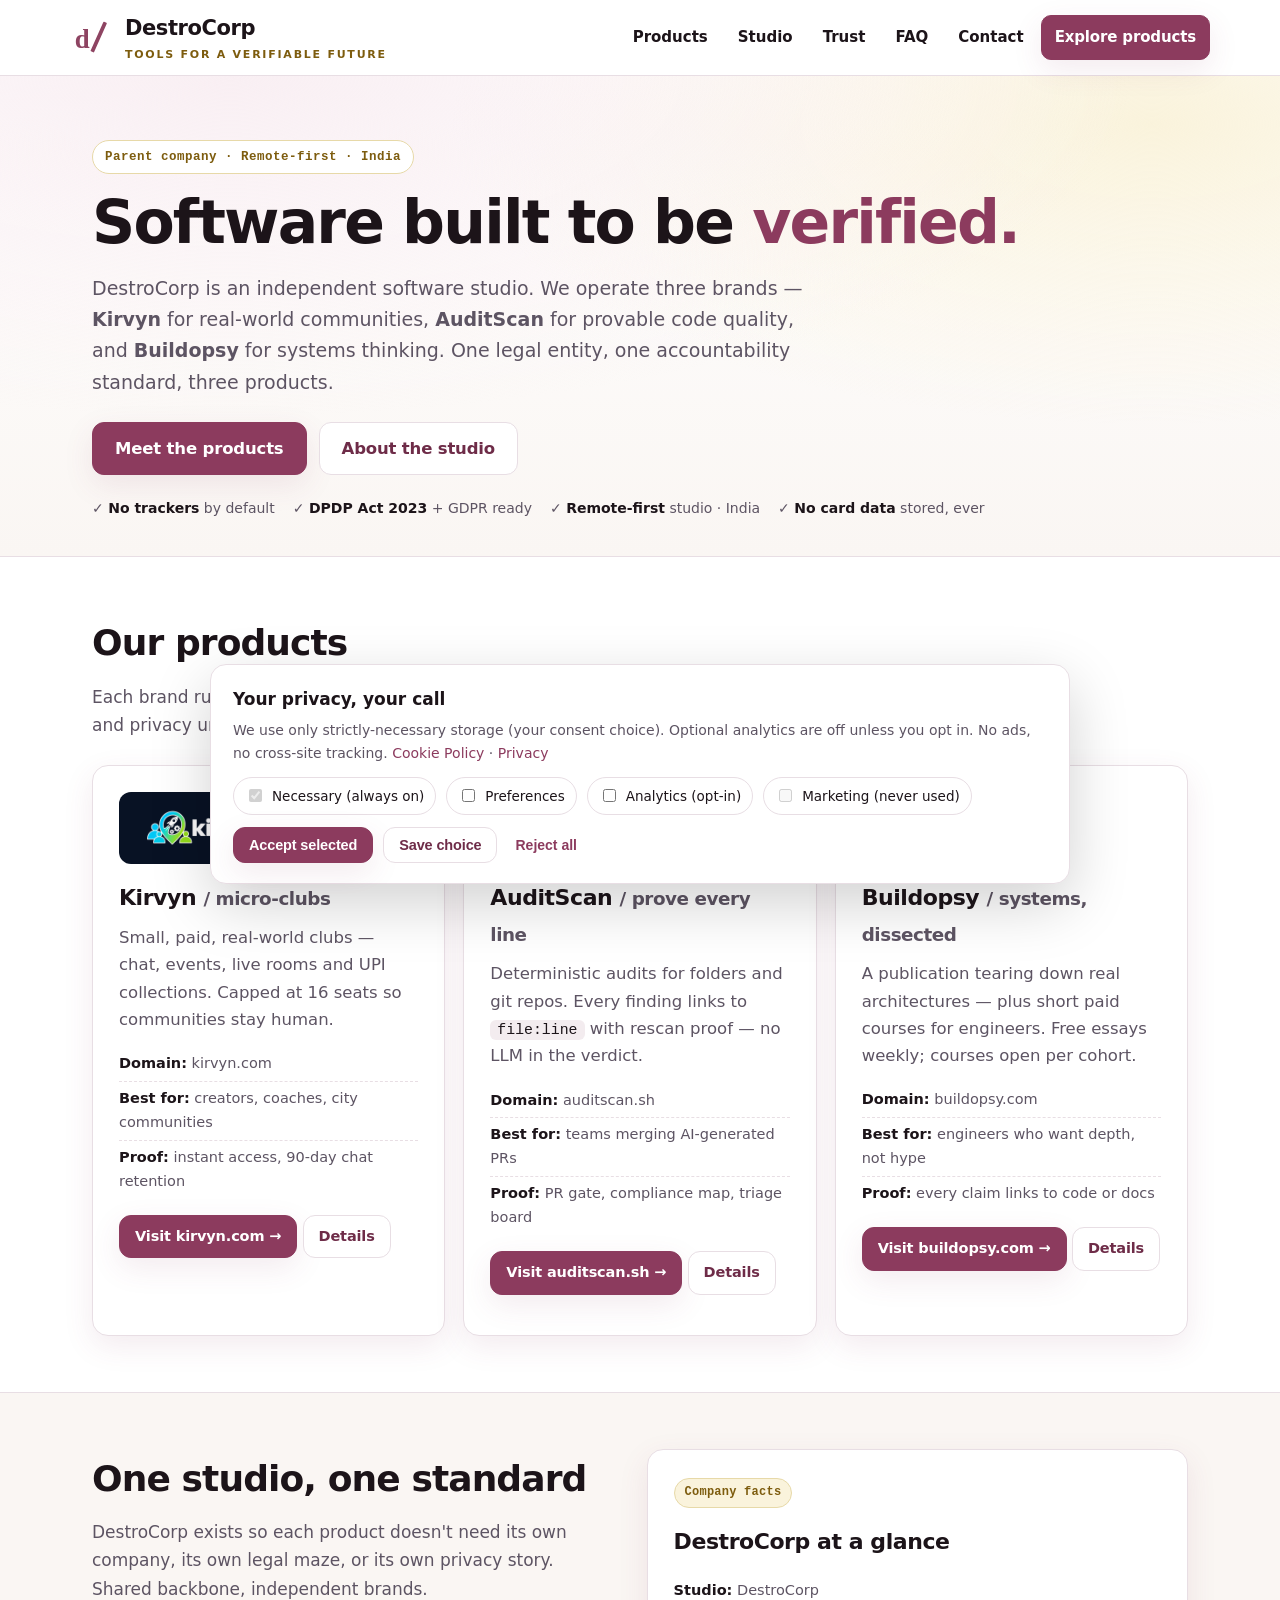
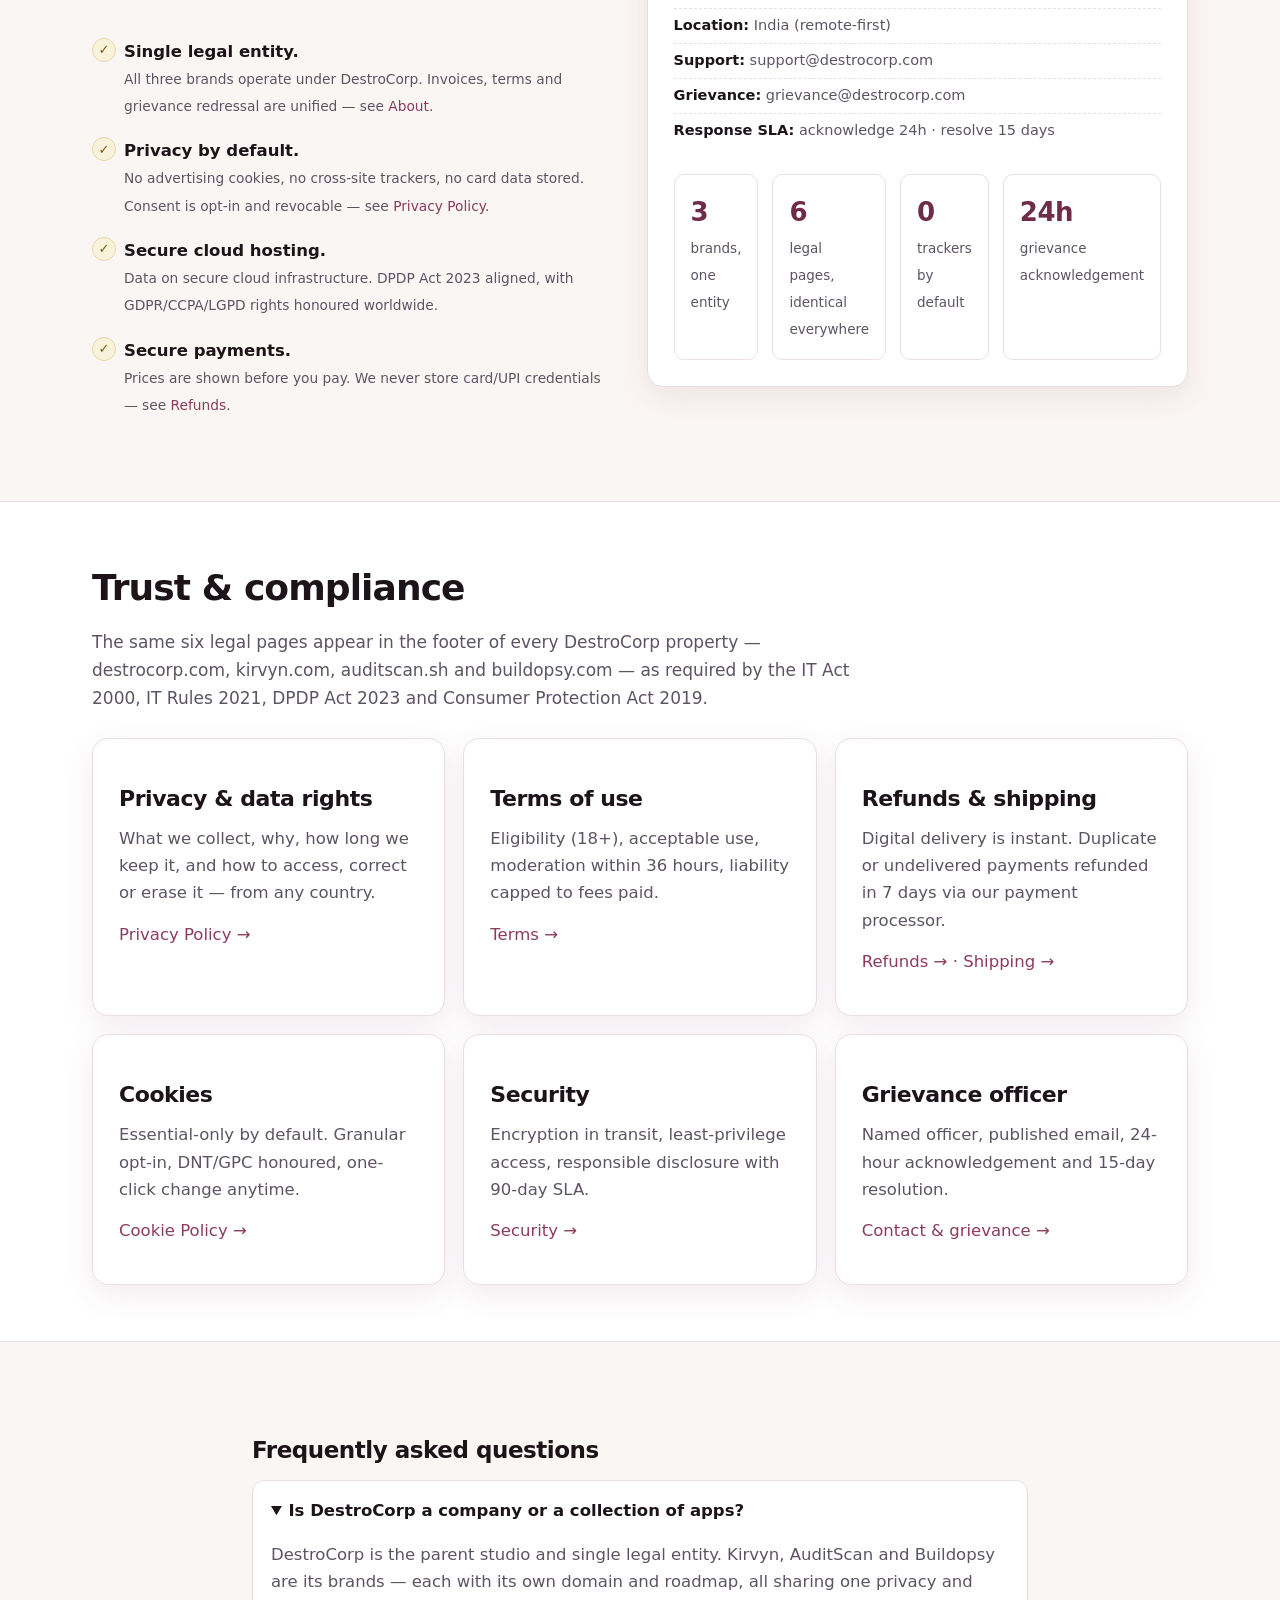
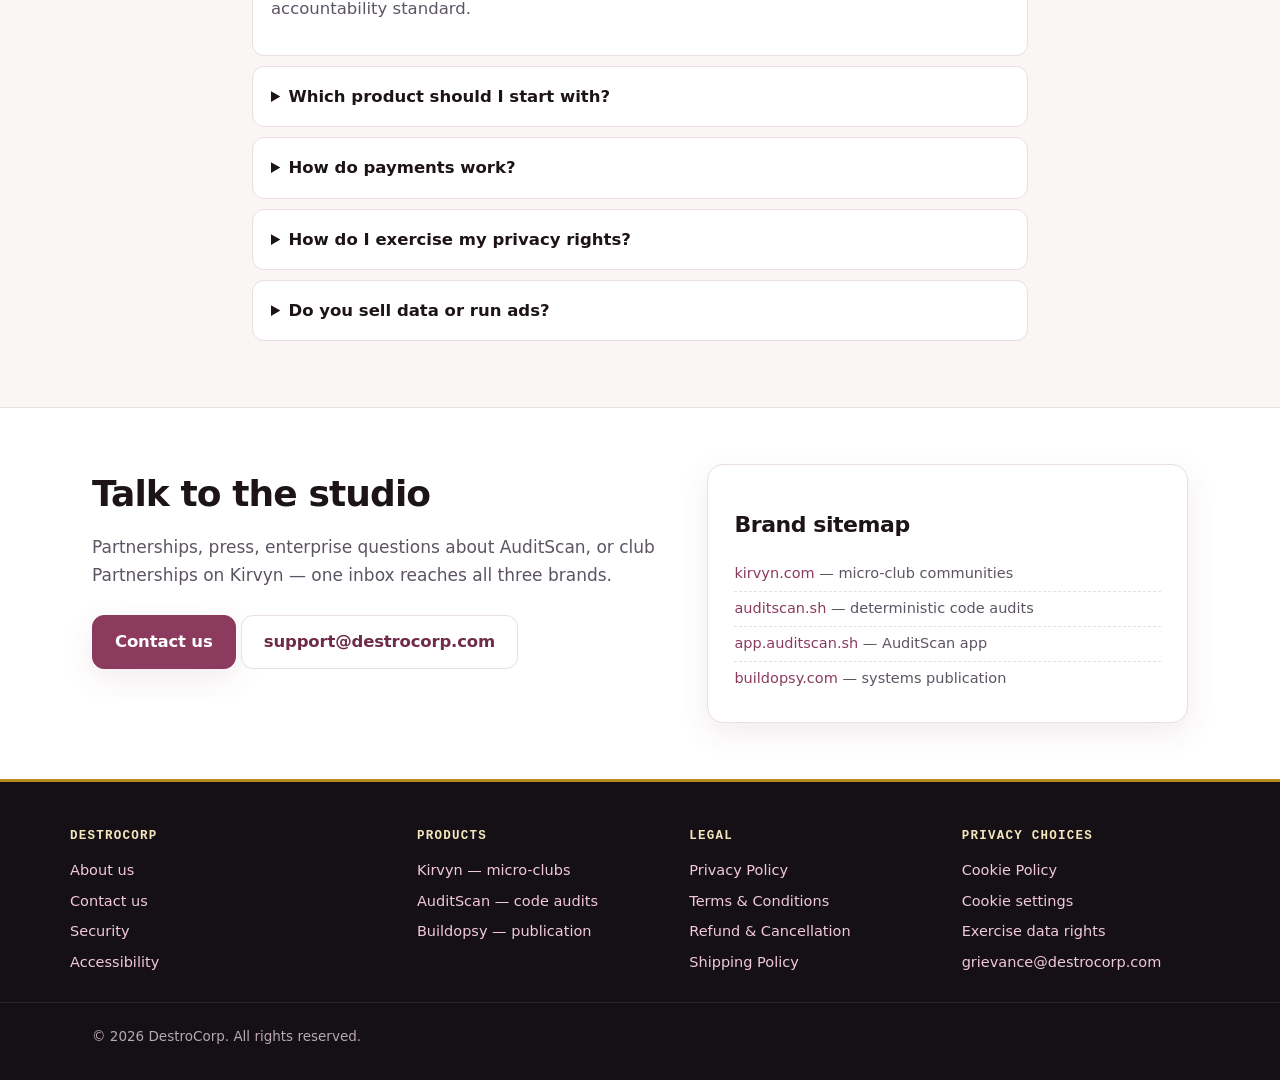
==== index.html @ bfbc32e7 "DestroCorp site: destrocorp.com static launch" ====
<!doctype html>
<!-- DestroCorp website. -->
<html lang="en">
<head>
  <meta charset="utf-8">
  <meta name="viewport" content="width=device-width, initial-scale=1, viewport-fit=cover">
  <title>DestroCorp — Tools for a Verifiable Future | Kirvyn, AuditScan, Buildopsy</title>
  <meta name="description" content="DestroCorp is an independent software studio in India — Kirvyn micro-clubs, AuditScan code audits, Buildopsy systems publication.">
  <link rel="canonical" href="https://destrocorp.com/">
  <meta name="robots" content="index, follow, max-image-preview:large, max-snippet:-1">
  <meta name="theme-color" content="#8c3b5e">
  <meta name="author" content="DestroCorp">
  <meta name="geo.region" content="IN">
  <!-- Open Graph / Twitter (white-hat: absolute URLs, real image) -->
  <meta property="og:type" content="website">
  <meta property="og:site_name" content="DestroCorp">
  <meta property="og:title" content="DestroCorp — Tools for a Verifiable Future">
  <meta property="og:description" content="One studio, three products: Kirvyn micro-clubs, AuditScan deterministic audits, Buildopsy systems writing.">
  <meta property="og:url" content="https://destrocorp.com/">
  <meta property="og:image" content="https://destrocorp.com/assets/img/og-cover.png">
  <meta property="og:image:alt" content="DestroCorp logo and product lineup">
  <meta name="twitter:card" content="summary_large_image">
  <meta name="twitter:title" content="DestroCorp — Tools for a Verifiable Future">
  <meta name="twitter:description" content="Kirvyn · AuditScan · Buildopsy — software built to be verified.">
  <meta name="twitter:image" content="https://destrocorp.com/assets/img/og-cover.png">
  <link rel="icon" type="image/svg+xml" href="assets/img/logo.svg">
  <link rel="icon" type="image/png" href="assets/img/logo-512.png">
  <link rel="apple-touch-icon" href="assets/img/logo-512.png">
  <link rel="manifest" href="manifest.webmanifest">
  <link rel="stylesheet" href="assets/css/main.css">
  <!-- Structured data: Organization + WebSite + ItemList + FAQ (triple-checked against schema.org) -->
  <script type="application/ld+json">
  {"@context":"https://schema.org","@type":"Organization","name":"DestroCorp","url":"https://destrocorp.com/","logo":"https://destrocorp.com/assets/img/logo.svg","description":"Independent software studio operating Kirvyn, AuditScan and Buildopsy.","email":"support@destrocorp.com","address":{"@type":"PostalAddress","addressCountry":"IN","addressLocality":"India"},"sameAs":[]}
  </script>
  <script type="application/ld+json">
  {"@context":"https://schema.org","@type":"WebSite","name":"DestroCorp","url":"https://destrocorp.com/","inLanguage":"en"}
  </script>
  <script type="application/ld+json">
  {"@context":"https://schema.org","@type":"ItemList","name":"DestroCorp products","itemListElement":[
    {"@type":"ListItem","position":1,"item":{"@type":"SoftwareApplication","name":"Kirvyn","url":"https://kirvyn.com","applicationCategory":"SocialNetworkingApplication","operatingSystem":"Web","description":"Micro-club communities with chat, events and UPI payments."}},
    {"@type":"ListItem","position":2,"item":{"@type":"SoftwareApplication","name":"AuditScan","url":"https://auditscan.sh","applicationCategory":"DeveloperApplication","operatingSystem":"Linux, macOS, Windows","description":"Deterministic code audit: every finding pinned to file:line with rescan proof."}},
    {"@type":"ListItem","position":3,"item":{"@type":"CreativeWork","name":"Buildopsy","url":"https://buildopsy.com","description":"Systems-design publication and paid courses."}}]}
  </script>
  <script type="application/ld+json">
  {"@context":"https://schema.org","@type":"FAQPage","mainEntity":[
    {"@type":"Question","name":"What is DestroCorp?","acceptedAnswer":{"@type":"Answer","text":"DestroCorp is an independent software studio based in India. It operates three brands: Kirvyn (micro-club communities), AuditScan (deterministic code audits) and Buildopsy (systems publication)."}},
    {"@type":"Question","name":"Where is DestroCorp located?","acceptedAnswer":{"@type":"Answer","text":"DestroCorp is registered in India. Product data is hosted on secure cloud infrastructure."}},
    {"@type":"Question","name":"How do I contact DestroCorp about privacy?","acceptedAnswer":{"@type":"Answer","text":"Write to grievance@destrocorp.com. We acknowledge within 24 hours and resolve within 15 days, per India's IT Rules 2021."}},
    {"@type":"Question","name":"Does destrocorp.com use cookies?","acceptedAnswer":{"@type":"Answer","text":"Only strictly-necessary, first-party consent storage. No advertising or cross-site tracking. You can change your choice anytime via the Cookie Settings link in the footer."}}]}
  </script>
</head>
<body>
<a class="skip" href="#main">Skip to content</a>
<header class="site-header">
  <div class="wrap nav" role="navigation" aria-label="Primary">
    <a class="brandmark" href="index.html" aria-label="DestroCorp home">
      <img src="assets/img/logo.svg" alt="DestroCorp logo" width="40" height="40">
      <span>DestroCorp<small>Tools for a verifiable future</small></span>
    </a>
    <button class="nav-toggle" aria-expanded="false" aria-controls="primary-nav" aria-label="Open menu"><span></span><span></span><span></span></button><nav class="nav-links" id="primary-nav" aria-label="Sections">
      <a href="#brands">Products</a>
      <a href="#studio">Studio</a>
      <a href="#trust">Trust</a>
      <a href="#faq">FAQ</a>
      <a href="contact.html">Contact</a>
      <a class="btn btn-sm" href="#brands">Explore products</a>
    </nav>
  </div>
</header>
<main id="main">
  <div class="hero">
    <div class="wrap">
      <span class="eyebrow">Parent company · Remote-first · India</span>
      <h1>Software built to be <span>verified.</span></h1>
      <p class="lead">DestroCorp is an independent software studio. We operate three brands — <strong>Kirvyn</strong> for real-world communities, <strong>AuditScan</strong> for provable code quality, and <strong>Buildopsy</strong> for systems thinking. One legal entity, one accountability standard, three products.</p>
      <div class="hero-cta">
        <a class="btn" href="#brands">Meet the products</a>
        <a class="btn btn-ghost" href="about.html">About the studio</a>
      </div>
      <div class="trust" aria-label="Trust signals">
        <span>✓ <strong>No trackers</strong> by default</span>
        <span>✓ <strong>DPDP Act 2023</strong> + GDPR ready</span>
        <span>✓ <strong>Remote-first</strong> studio · India</span>
        <span>✓ <strong>No card data</strong> stored, ever</span>
      </div>
    </div>
  </div>

  <section class="block" id="brands" aria-labelledby="brands-h">
    <div class="wrap">
      <h2 class="sec" id="brands-h">Our products</h2>
      <p class="sec-sub">Each brand runs on its own domain with its own roadmap — all under DestroCorp's legal and privacy umbrella. Select a product to visit its site.</p>
      <div class="grid cols3">
        <article class="card">
          <div class="logo-row">
            <img src="assets/img/brands/kirvyn-logo.png" alt="Kirvyn logo" width="52" height="52" loading="lazy">
          </div>
          <h3>Kirvyn <small style="color:var(--muted);font-weight:600">/ micro-clubs</small></h3>
          <p>Small, paid, real-world clubs — chat, events, live rooms and UPI collections. Capped at 16 seats so communities stay human.</p>
          <ul class="meta-list">
            <li><strong>Domain:</strong> kirvyn.com</li>
            <li><strong>Best for:</strong> creators, coaches, city communities</li>
            <li><strong>Proof:</strong> instant access, 90-day chat retention</li>
          </ul>
          <p style="margin-top:16px"><a class="btn btn-sm" href="https://kirvyn.com" rel="noopener">Visit kirvyn.com →</a>
          <a class="btn btn-sm btn-ghost" href="brands/kirvyn.html">Details</a></p>
        </article>
        <article class="card">
          <div class="logo-row">
            <img src="assets/img/brands/auditscan-logo.png" alt="AuditScan logo" width="52" height="52" loading="lazy">
          </div>
          <h3>AuditScan <small style="color:var(--muted);font-weight:600">/ prove every line</small></h3>
          <p>Deterministic audits for folders and git repos. Every finding links to <code>file:line</code> with rescan proof — no LLM in the verdict.</p>
          <ul class="meta-list">
            <li><strong>Domain:</strong> auditscan.sh</li>
            <li><strong>Best for:</strong> teams merging AI-generated PRs</li>
            <li><strong>Proof:</strong> PR gate, compliance map, triage board</li>
          </ul>
          <p style="margin-top:16px"><a class="btn btn-sm" href="https://auditscan.sh" rel="noopener">Visit auditscan.sh →</a>
          <a class="btn btn-sm btn-ghost" href="brands/auditscan.html">Details</a></p>
        </article>
        <article class="card">
          <div class="logo-row">
            <img src="assets/img/brands/buildopsy-logo.png" alt="Buildopsy logo" loading="lazy">
          </div>
          <h3>Buildopsy <small style="color:var(--muted);font-weight:600">/ systems, dissected</small></h3>
          <p>A publication tearing down real architectures — plus short paid courses for engineers. Free essays weekly; courses open per cohort.</p>
          <ul class="meta-list">
            <li><strong>Domain:</strong> buildopsy.com</li>
            <li><strong>Best for:</strong> engineers who want depth, not hype</li>
            <li><strong>Proof:</strong> every claim links to code or docs</li>
          </ul>
          <p style="margin-top:16px"><a class="btn btn-sm" href="https://buildopsy.com" rel="noopener">Visit buildopsy.com →</a>
          <a class="btn btn-sm btn-ghost" href="brands/buildopsy.html">Details</a></p>
        </article>
      </div>
    </div>
  </section>

  <section class="block alt" id="studio" aria-labelledby="studio-h">
    <div class="wrap split">
      <div>
        <h2 class="sec" id="studio-h">One studio, one standard</h2>
        <p class="sec-sub">DestroCorp exists so each product doesn't need its own company, its own legal maze, or its own privacy story. Shared backbone, independent brands.</p>
        <ul class="check">
          <li><strong>Single legal entity.</strong><br><small>All three brands operate under DestroCorp. Invoices, terms and grievance redressal are unified — see <a href="about.html">About</a>.</small></li>
          <li><strong>Privacy by default.</strong><br><small>No advertising cookies, no cross-site trackers, no card data stored. Consent is opt-in and revocable — see <a href="privacy.html">Privacy Policy</a>.</small></li>
          <li><strong>Secure cloud hosting.</strong><br><small>Data on secure cloud infrastructure. DPDP Act 2023 aligned, with GDPR/CCPA/LGPD rights honoured worldwide.</small></li>
          <li><strong>Secure payments.</strong><br><small>Prices are shown before you pay. We never store card/UPI credentials — see <a href="refunds.html">Refunds</a>.</small></li>
        </ul>
      </div>
      <aside class="card" aria-label="Company facts">
        <span class="tag">Company facts</span>
        <h3 style="margin-bottom:4px">DestroCorp at a glance</h3>
        <ul class="meta-list">
          <li><strong>Studio:</strong> DestroCorp</li>
          <li><strong>Location:</strong> India (remote-first)</li>
          <li><strong>Support:</strong> support@destrocorp.com</li>
          <li><strong>Grievance:</strong> grievance@destrocorp.com</li>
          
          <li><strong>Response SLA:</strong> acknowledge 24h · resolve 15 days</li>
        </ul>
        <div class="stats">
          <div class="stat"><b>3</b><span>brands, one entity</span></div>
          <div class="stat"><b>6</b><span>legal pages, identical everywhere</span></div>
          <div class="stat"><b>0</b><span>trackers by default</span></div>
          <div class="stat"><b>24h</b><span>grievance acknowledgement</span></div>
        </div>
      </aside>
    </div>
  </section>

  <section class="block" id="trust" aria-labelledby="trust-h">
    <div class="wrap">
      <h2 class="sec" id="trust-h">Trust &amp; compliance</h2>
      <p class="sec-sub">The same six legal pages appear in the footer of every DestroCorp property — destrocorp.com, kirvyn.com, auditscan.sh and buildopsy.com — as required by the IT Act 2000, IT Rules 2021, DPDP Act 2023 and Consumer Protection Act 2019.</p>
      <div class="grid cols3">
        <div class="card"><h3>Privacy &amp; data rights</h3><p>What we collect, why, how long we keep it, and how to access, correct or erase it — from any country.</p><p><a href="privacy.html">Privacy Policy →</a></p></div>
        <div class="card"><h3>Terms of use</h3><p>Eligibility (18+), acceptable use, moderation within 36 hours, liability capped to fees paid.</p><p><a href="terms.html">Terms →</a></p></div>
        <div class="card"><h3>Refunds &amp; shipping</h3><p>Digital delivery is instant. Duplicate or undelivered payments refunded in 7 days via our payment processor.</p><p><a href="refunds.html">Refunds →</a> · <a href="shipping.html">Shipping →</a></p></div>
        <div class="card"><h3>Cookies</h3><p>Essential-only by default. Granular opt-in, DNT/GPC honoured, one-click change anytime.</p><p><a href="cookies.html">Cookie Policy →</a></p></div>
        <div class="card"><h3>Security</h3><p>Encryption in transit, least-privilege access, responsible disclosure with 90-day SLA.</p><p><a href="security.html">Security →</a></p></div>
        <div class="card"><h3>Grievance officer</h3><p>Named officer, published email, 24-hour acknowledgement and 15-day resolution.</p><p><a href="contact.html">Contact &amp; grievance →</a></p></div>
      </div>
    </div>
  </section>

  <section class="block alt" id="faq" aria-labelledby="faq-h">
    <div class="wrap prose">
      <h2 class="sec" id="faq-h">Frequently asked questions</h2>
      <details class="faq" open><summary>Is DestroCorp a company or a collection of apps?</summary><p>DestroCorp is the parent studio and single legal entity. Kirvyn, AuditScan and Buildopsy are its brands — each with its own domain and roadmap, all sharing one privacy and accountability standard.</p></details>
      <details class="faq"><summary>Which product should I start with?</summary><p>Join or host a community → <a href="https://kirvyn.com">Kirvyn</a>. Need to review code or gate AI PRs → <a href="https://auditscan.sh">AuditScan</a>. Want to learn systems design → <a href="https://buildopsy.com">Buildopsy</a>.</p></details>
      <details class="faq"><summary>How do payments work?</summary><p>All payments are processed by our payment processor. We never store card or UPI credentials. Digital access is granted instantly; eligible refunds are processed to the original source within 5–7 business days.</p></details>
      <details class="faq"><summary>How do I exercise my privacy rights?</summary><p>Email <a href="mailto:grievance@destrocorp.com">grievance@destrocorp.com</a> or use the <a href="contact.html#dsr">data-rights form</a>. We honour access, correction, erasure and consent-withdrawal requests under India's DPDP Act, the EU/UK GDPR, CCPA/CPRA, LGPD, PIPEDA and Australia's Privacy Act.</p></details>
      <details class="faq"><summary>Do you sell data or run ads?</summary><p>No. We do not sell personal data, run third-party advertising, or use cross-site trackers on this site. Analytics, if ever enabled, will be first-party and opt-in only.</p></details>
    </div>
  </section>

  <section class="block" aria-labelledby="contact-h">
    <div class="wrap split">
      <div>
        <h2 class="sec" id="contact-h">Talk to the studio</h2>
        <p class="sec-sub">Partnerships, press, enterprise questions about AuditScan, or club Partnerships on Kirvyn — one inbox reaches all three brands.</p>
        <p><a class="btn" href="contact.html">Contact us</a>
        <a class="btn btn-ghost" href="mailto:support@destrocorp.com">support@destrocorp.com</a></p>
      </div>
      <div class="card">
        <h3>Brand sitemap</h3>
        <ul class="meta-list">
          <li><a href="https://kirvyn.com">kirvyn.com</a> — micro-club communities</li>
          <li><a href="https://auditscan.sh">auditscan.sh</a> — deterministic code audits</li>
          <li><a href="https://app.auditscan.sh">app.auditscan.sh</a> — AuditScan app</li>
          <li><a href="https://buildopsy.com">buildopsy.com</a> — systems publication</li>
        </ul>
      </div>
    </div>
  </section>
</main>

<footer class="site" role="contentinfo">
  <div class="wrap foot-grid">
    <div>
      <h4>DestroCorp</h4>
      <ul>
        <li><a href="about.html">About us</a></li>
        <li><a href="contact.html">Contact us</a></li>
        <li><a href="security.html">Security</a></li>
        <li><a href="accessibility.html">Accessibility</a></li>
      </ul>
    </div>
    <div>
      <h4>Products</h4>
      <ul>
        <li><a href="https://kirvyn.com">Kirvyn — micro-clubs</a></li>
        <li><a href="https://auditscan.sh">AuditScan — code audits</a></li>
        <li><a href="https://buildopsy.com">Buildopsy — publication</a></li>
      </ul>
    </div>
    <div>
      <h4>Legal</h4>
      <ul>
        <li><a href="privacy.html">Privacy Policy</a></li>
        <li><a href="terms.html">Terms &amp; Conditions</a></li>
        <li><a href="refunds.html">Refund &amp; Cancellation</a></li>
        <li><a href="shipping.html">Shipping Policy</a></li>
      </ul>
    </div>
    <div>
      <h4>Privacy choices</h4>
      <ul>
        <li><a href="cookies.html">Cookie Policy</a></li>
        <li><a href="#" data-open-consent>Cookie settings</a></li>
        <li><a href="contact.html#dsr">Exercise data rights</a></li>
        <li><a href="mailto:grievance@destrocorp.com">grievance@destrocorp.com</a></li>
      </ul>
    </div>
  </div>
  <div class="foot-base"><div class="wrap">
    <p>© <span data-year>2026</span> DestroCorp. All rights reserved.</p>
    </div></div>
</footer>

<div id="consent" role="dialog" aria-live="polite" aria-label="Cookie consent">
  <div class="consent-card">
    <h2>Your privacy, your call</h2>
    <p>We use only strictly-necessary storage (your consent choice). Optional analytics are off unless you opt in. No ads, no cross-site tracking. <a href="cookies.html">Cookie Policy</a> · <a href="privacy.html">Privacy</a></p>
    <p id="c-dnt" hidden><strong>Do-Not-Track / Global Privacy Control detected</strong> — optional categories stay off.</p>
    <div class="consent-row">
      <label><input type="checkbox" checked disabled> Necessary (always on)</label>
      <label><input type="checkbox" id="c-pref"> Preferences</label>
      <label><input type="checkbox" id="c-an"> Analytics (opt-in)</label>
      <label><input type="checkbox" id="c-mkt" disabled> Marketing (never used)</label>
    </div>
    <div class="consent-row" style="margin-top:12px">
      <button class="btn btn-sm" id="c-accept" type="button">Accept selected</button>
      <button class="btn btn-sm btn-ghost" id="c-save" type="button">Save choice</button>
      <button class="link-btn" id="c-reject" type="button">Reject all</button>
    </div>
  </div>
</div>
<script src="assets/js/main.js" defer></script>
</body>
</html>
---- assets/css/main.css ----
/* DestroCorp design system — zero dependencies, zero external requests.
   License: proprietary to DestroCorp, hand-written. No third-party code.
   Single maroon + gold light theme. */
:root{
  color-scheme:light;
  --bg:#ffffff; --bg-alt:#faf6f3; --card:#ffffff;
  --ink:#1c1419; --muted:#5d5463; --line:#e8dee4;
  --brand:#8c3b5e; --brand-dark:#6e2c48; --brand-soft:#f9eff3;
  --accent:#8c3b5e; --accent-ink:#ffffff; --accent-soft:#f8edf2;
  --gold:#b98a1d; --gold-dark:#7d5c0e; --gold-soft:#faf3dc; --gold-line:#e7d9a8;
  --link:#8c3b5e;
  --code-bg:#f3ecef; --notice-bg:var(--gold-soft); --notice-line:var(--gold-line);
  --hero-a:var(--brand-soft); --hero-b:var(--gold-soft);
  --input-bg:#ffffff; --prose:#3a3238;
  --shadow:0 10px 30px rgba(140,59,94,.10);
  --font:ui-sans-serif,system-ui,-apple-system,"Segoe UI",Roboto,"Helvetica Neue",Arial,"Noto Sans",sans-serif;
  --mono:ui-monospace,SFMono-Regular,Menlo,Consolas,"Liberation Mono",monospace;
  --radius:16px; --radius-sm:10px;
}
*{box-sizing:border-box}
html{scroll-behavior:smooth}
@media(prefers-reduced-motion:reduce){html{scroll-behavior:auto}*{animation:none!important;transition:none!important}}
body{margin:0;font-family:var(--font);color:var(--ink);background:var(--bg);line-height:1.65;font-size:16.5px;-webkit-font-smoothing:antialiased;overflow-x:hidden}
::selection{background:var(--accent);color:var(--accent-ink)}
img{max-width:100%;height:auto}
a{color:var(--link);text-decoration:none}
a:hover{text-decoration:underline}
a:focus-visible,button:focus-visible,input:focus-visible,select:focus-visible,textarea:focus-visible,summary:focus-visible{outline:3px solid var(--gold);outline-offset:2px;border-radius:6px}
.wrap{max-width:1140px;margin:0 auto;padding:0 22px}
/* skip link */
.skip{position:absolute;left:-9999px;top:0;background:var(--ink);color:#fff;padding:10px 16px;z-index:200;border-radius:0 0 10px 0}
.skip:focus{left:0}
/* header */
.site-header{position:sticky;top:0;z-index:50;background:rgba(255,255,255,.94);backdrop-filter:blur(10px);border-bottom:1px solid var(--line)}
.nav{display:flex;align-items:center;gap:12px;padding:11px 0;flex-wrap:wrap}
.brandmark{display:flex;align-items:center;gap:11px;color:var(--ink);font-weight:800;font-size:21px;letter-spacing:-.02em}
.brandmark:hover{text-decoration:none;color:var(--ink)}
.brandmark img{width:44px;height:44px;display:block}
.brandmark small{display:block;font-size:11px;font-weight:700;color:var(--gold-dark);letter-spacing:.16em;text-transform:uppercase}
.nav-toggle{display:none;background:#fff;border:1px solid var(--line);border-radius:10px;padding:9px 11px;margin-left:auto;cursor:pointer;line-height:0}
.nav-toggle span{display:block;width:22px;height:2px;background:var(--ink);margin:5px 0;border-radius:2px}
.nav-toggle[aria-expanded="true"] span:nth-child(1){transform:translateY(7px) rotate(45deg)}
.nav-toggle[aria-expanded="true"] span:nth-child(2){opacity:0}
.nav-toggle[aria-expanded="true"] span:nth-child(3){transform:translateY(-7px) rotate(-45deg)}
.nav-links{margin-left:auto;display:flex;gap:4px;align-items:center;flex-wrap:wrap}
.nav-links a{color:var(--ink);font-weight:600;font-size:15px;padding:9px 13px;border-radius:10px}
.nav-links a:visited{color:var(--ink)}
.nav-links a:hover{background:var(--accent-soft);color:var(--ink);text-decoration:none;box-shadow:inset 0 -2px 0 var(--accent)}
.nav-links a:active{transform:translateY(1px)}
.nav-links a:focus-visible{outline:3px solid var(--gold);outline-offset:1px}
/* buttons */
.btn{display:inline-block;background:var(--accent);color:var(--accent-ink)!important;font-weight:800;letter-spacing:-.01em;padding:12px 22px;border-radius:12px;border:1px solid var(--accent);box-shadow:var(--shadow)}
.btn:hover{background:var(--brand-dark);text-decoration:none}
.btn-ghost{background:#fff;color:var(--brand-dark)!important;border:1px solid var(--line);box-shadow:none}
.btn-ghost:hover{border-color:var(--accent);background:var(--accent-soft)}
.btn-sm{padding:9px 15px;font-size:14.5px}
/* hero */
.hero{padding:64px 0 36px;background:radial-gradient(900px 340px at 18% 0%,var(--hero-a),transparent),radial-gradient(700px 300px at 90% 10%,var(--hero-b),transparent),linear-gradient(#fff,var(--bg-alt));border-bottom:1px solid var(--line)}
.eyebrow{display:inline-block;font-family:var(--mono);font-size:12.5px;font-weight:700;letter-spacing:.04em;color:var(--gold-dark);background:#fff;border:1px solid var(--gold-line);padding:6px 12px;border-radius:999px}
.hero h1{font-size:clamp(36px,5.6vw,60px);line-height:1.02;margin:18px 0 14px;font-weight:800;letter-spacing:-.03em}
.hero h1 span{color:var(--accent)}
.lead{font-size:19px;color:var(--muted);max-width:720px}
.hero-cta{display:flex;gap:12px;flex-wrap:wrap;margin-top:24px}
.trust{display:flex;gap:10px 18px;flex-wrap:wrap;margin-top:22px;font-size:14px;color:var(--muted)}
.trust strong{color:var(--ink)}
/* sections */
section.block{padding:56px 0}
section.block.alt{background:var(--bg-alt);border-top:1px solid var(--line);border-bottom:1px solid var(--line)}
h2.sec{font-size:clamp(26px,3.6vw,36px);font-weight:800;letter-spacing:-.025em;margin:0 0 10px}
p.sec-sub{color:var(--muted);max-width:760px;margin:0 0 26px;font-size:17px}
/* cards */
.grid{display:grid;gap:18px}
.grid.cols3{grid-template-columns:repeat(3,1fr)}
.grid.cols2{grid-template-columns:repeat(2,1fr)}
@media(max-width:900px){.grid.cols3,.grid.cols2{grid-template-columns:1fr}}
.card{background:var(--card);border:1px solid var(--line);border-radius:var(--radius);padding:26px;box-shadow:var(--shadow)}
.card h3{margin:16px 0 8px;font-size:22px;font-weight:800;letter-spacing:-.02em}
.card h3,.card h3 small{color:var(--ink)}
.card p{color:var(--muted);margin:0 0 14px}
.card .logo-row{display:flex;align-items:center;gap:12px;flex-wrap:wrap}
.card .logo-row img{height:72px;width:auto;max-width:100%;object-fit:contain;display:block;background:#081224;border-radius:12px;padding:8px 14px}
.tag{display:inline-block;font-family:var(--mono);font-size:12px;font-weight:700;letter-spacing:.02em;padding:4px 10px;border-radius:999px;background:var(--gold-soft);color:var(--gold-dark);border:1px solid var(--gold-line)}
.meta-list{list-style:none;padding:0;margin:14px 0 0;font-size:14.5px;color:var(--muted)}
.meta-list li{padding:5px 0;border-top:1px dashed var(--line);overflow-wrap:anywhere}
.meta-list li:first-child{border-top:0}
.meta-list strong{color:var(--ink)}
/* split */
.split{display:grid;grid-template-columns:1.1fr .9fr;gap:28px;align-items:start}
@media(max-width:900px){.split{grid-template-columns:1fr}}
.check{list-style:none;padding:0;margin:18px 0}
.check li{padding:9px 0 9px 32px;position:relative;color:var(--ink)}
.check li::before{content:"✓";position:absolute;left:0;top:9px;width:22px;height:22px;border-radius:50%;background:var(--gold-soft);color:var(--gold-dark);font-weight:800;font-size:13px;display:flex;align-items:center;justify-content:center;border:1px solid var(--gold-line)}
.check small{color:var(--muted)}
/* stats */
.stats{display:grid;grid-template-columns:repeat(4,1fr);gap:14px;margin-top:26px}
@media(max-width:900px){.stats{grid-template-columns:repeat(2,1fr)}}
.stat{border:1px solid var(--line);border-radius:var(--radius-sm);padding:16px;background:#fff}
.stat b{font-size:26px;display:block;color:var(--brand-dark);font-weight:800;letter-spacing:-.02em}
.stat span{font-size:13.5px;color:var(--muted)}
/* table */
.table-wrap{overflow-x:auto;-webkit-overflow-scrolling:touch;border:1px solid var(--line);border-radius:var(--radius);background:#fff}
table{width:100%;border-collapse:collapse;font-size:15px;min-width:560px}
th,td{text-align:left;padding:12px 14px;border-bottom:1px solid var(--line);color:var(--ink)}
td{color:var(--prose)}
th{background:var(--bg-alt);font-size:13px;letter-spacing:.06em;text-transform:uppercase;color:var(--muted)}
tr:last-child td{border-bottom:0}
/* faq */
details.faq{border:1px solid var(--line);border-radius:12px;background:#fff;padding:16px 18px;margin:10px 0}
details.faq summary{cursor:pointer;font-weight:700;color:var(--ink)}
details.faq p{color:var(--muted)}
/* legal */
.prose{max-width:820px;overflow-wrap:break-word}
.prose h2{margin-top:34px;font-size:23px;font-weight:800;letter-spacing:-.02em;color:var(--ink)}
.prose h3{margin-top:24px;font-size:17px;color:var(--ink)}
.prose p,.prose li{color:var(--prose)}
.prose ul{padding-left:20px}
.brand-hero{background:#081224;border-radius:14px;padding:12px 16px;max-width:min(340px,100%);height:auto;display:block}
.notice{border:1px solid var(--notice-line);background:var(--notice-bg);border-radius:12px;padding:14px 16px;font-size:14.5px;color:var(--prose)}
code{background:var(--code-bg);padding:2px 7px;border-radius:6px;font-family:var(--mono);font-size:.9em;color:var(--ink);overflow-wrap:anywhere}
/* footer (deep-navy, constant) */
footer.site{border-top:3px solid var(--gold);background:#141015;color:#e8dce2;margin-top:0}
footer.site a{color:#f3c9da}
.foot-grid{display:grid;grid-template-columns:1.3fr 1fr 1fr 1fr;gap:24px;padding:44px 0 20px}
@media(max-width:900px){.foot-grid{grid-template-columns:1fr 1fr}}
@media(max-width:560px){.foot-grid{grid-template-columns:1fr}}
footer.site h4{color:#f5e6bd;font-family:var(--mono);font-size:12.5px;letter-spacing:.1em;text-transform:uppercase;margin:0 0 12px}
footer.site ul{list-style:none;padding:0;margin:0}
footer.site li{margin:7px 0;font-size:14.5px}
.foot-base{border-top:1px solid #2c232a;padding:16px 0 26px;font-size:13.5px;color:#b9a8b1}
.foot-base p{margin:6px 0}
/* cookie banner */
#consent{position:fixed;left:16px;right:16px;bottom:16px;z-index:100;display:none}
#consent.show{display:block}
.consent-card{max-width:860px;margin:0 auto;background:#fff;border:1px solid var(--line);border-radius:16px;box-shadow:0 20px 60px rgba(0,0,0,.18);padding:20px 22px}
.consent-card h2{font-size:17px;margin:0 0 6px;color:var(--ink)}
.consent-card p{font-size:14px;color:var(--muted);margin:0 0 12px}
.consent-row{display:flex;gap:10px;flex-wrap:wrap;align-items:center}
.consent-row label{font-size:13.5px;display:flex;gap:7px;align-items:center;border:1px solid var(--line);padding:7px 11px;border-radius:999px;color:var(--ink)}
.link-btn{background:none;border:0;color:var(--link);font-weight:700;cursor:pointer;font-size:14px;padding:8px}
/* breadcrumb */
.crumb{font-size:13.5px;color:var(--muted);margin:22px 0 0}
.crumb a{color:var(--muted)}
.page-title{font-size:clamp(32px,4.6vw,46px);font-weight:800;letter-spacing:-.025em;margin:10px 0 8px;line-height:1.08;color:var(--ink)}
.updated{font-size:13.5px;color:var(--muted)}
/* contact form (mailto, no backend) */
.form{border:1px solid var(--line);border-radius:var(--radius);background:#fff;padding:24px}
.form label{display:block;font-weight:700;font-size:14px;margin:14px 0 6px;color:var(--ink)}
.form input,.form select,.form textarea{width:100%;background:var(--input-bg);color:var(--ink);border:1px solid var(--line);border-radius:10px;padding:11px 13px;font:inherit;font-size:16px}
.form textarea{min-height:130px}
.form small{color:var(--muted)}
/* ---------- responsive: tablets & phones ---------- */
@media(max-width:760px){
  body{font-size:16px}
  .wrap{padding:0 16px}
  .nav-toggle{display:block}
  .nav-links{display:none;width:100%;flex-direction:column;align-items:stretch;margin:6px 0 0;padding:8px;gap:0;background:#fff;border:1px solid var(--line);border-radius:12px}
  .nav-links.open{display:flex}
  .nav-links a{padding:13px 12px;border-radius:8px;font-size:16px;color:var(--ink)}
  .nav-links a:visited{color:var(--ink)}
  .nav-links a:hover{background:var(--accent-soft);color:var(--ink);box-shadow:none}
  .nav-links .btn{margin-top:8px;text-align:center}
  .hero{padding:44px 0 28px}
  .lead{font-size:17px}
  section.block{padding:40px 0}
  p.sec-sub{font-size:16px}
  .card{padding:20px}
  .card .logo-row img{height:60px}
  .hero-cta .btn{flex:1 1 100%;text-align:center}
  .stats{grid-template-columns:repeat(2,1fr);gap:10px}
  .form{padding:18px}
  #consent{left:10px;right:10px;bottom:10px}
  .consent-card{padding:16px}
  .consent-row .btn{flex:1 1 auto;text-align:center}
  .foot-grid{padding:32px 0 12px}
}
@media(max-width:420px){
  .brandmark{font-size:18px}
  .brandmark img{width:36px;height:36px}
  .stat b{font-size:20px}
}
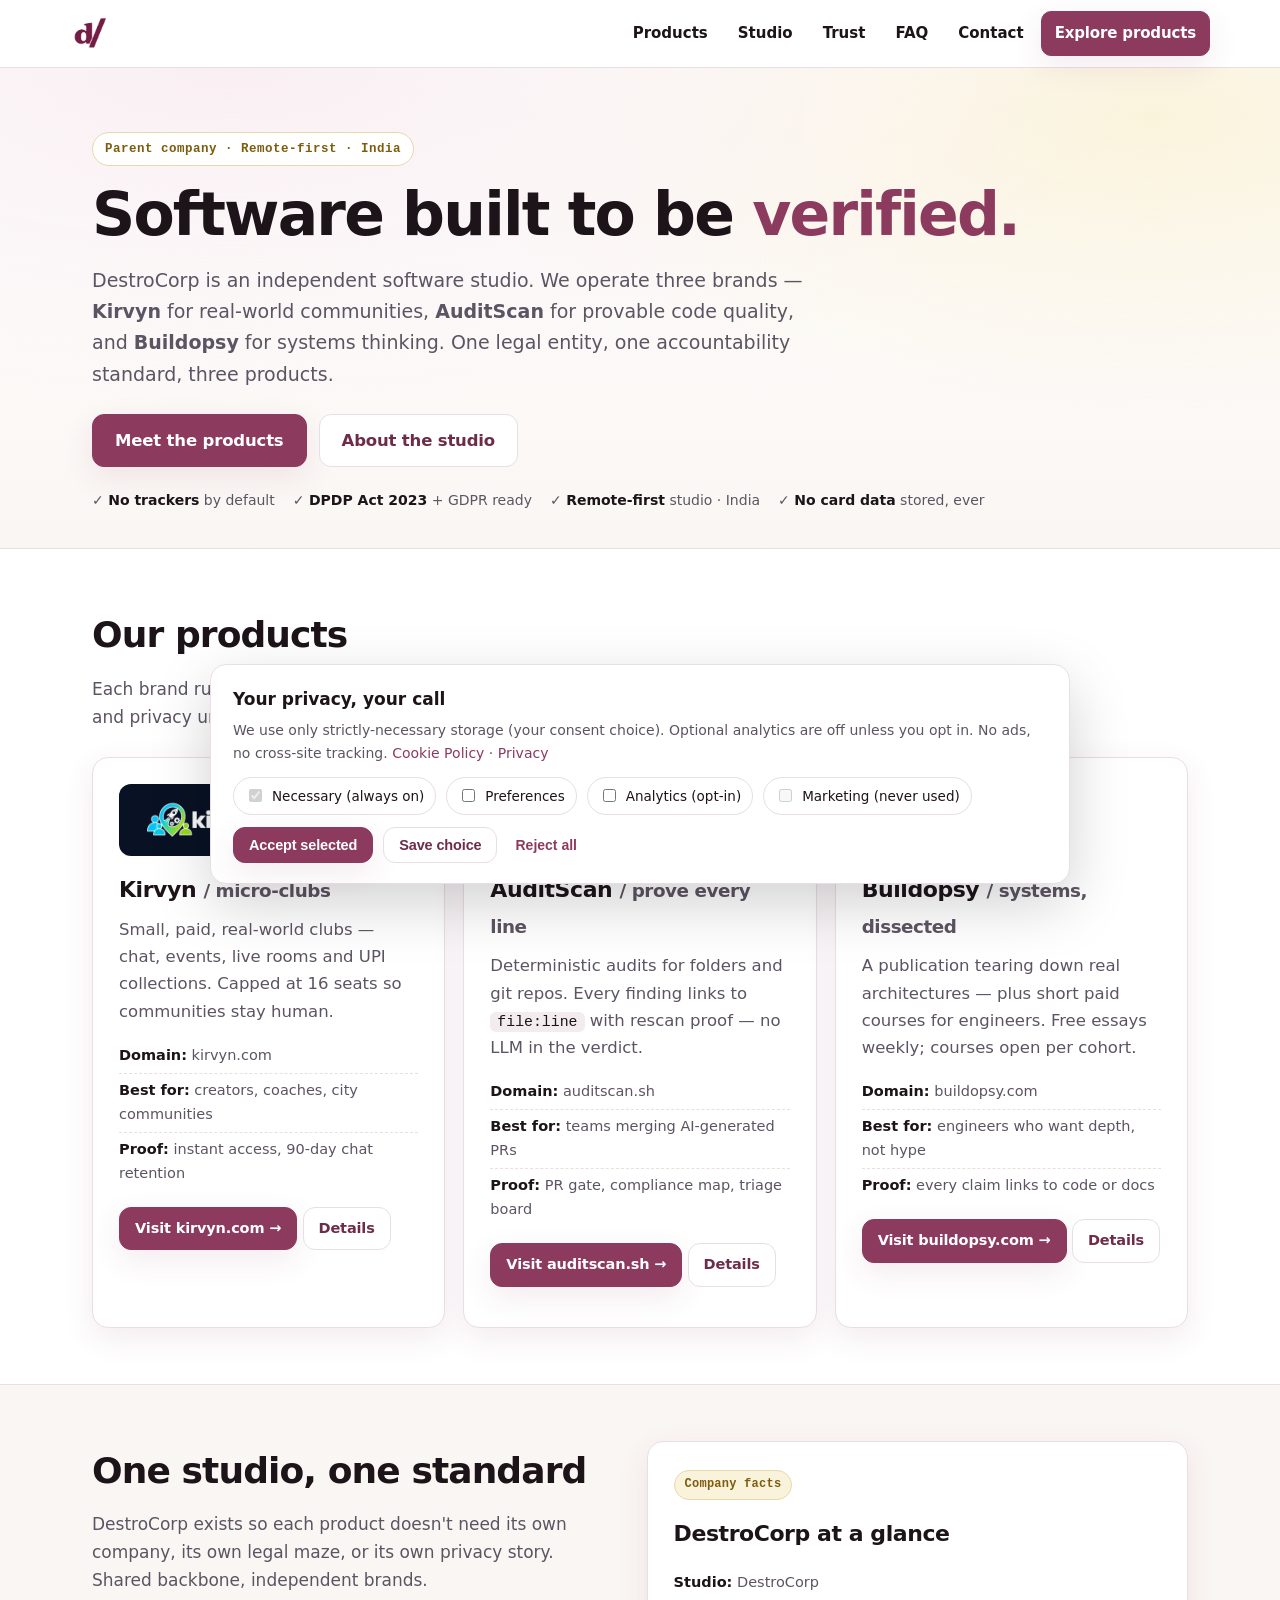
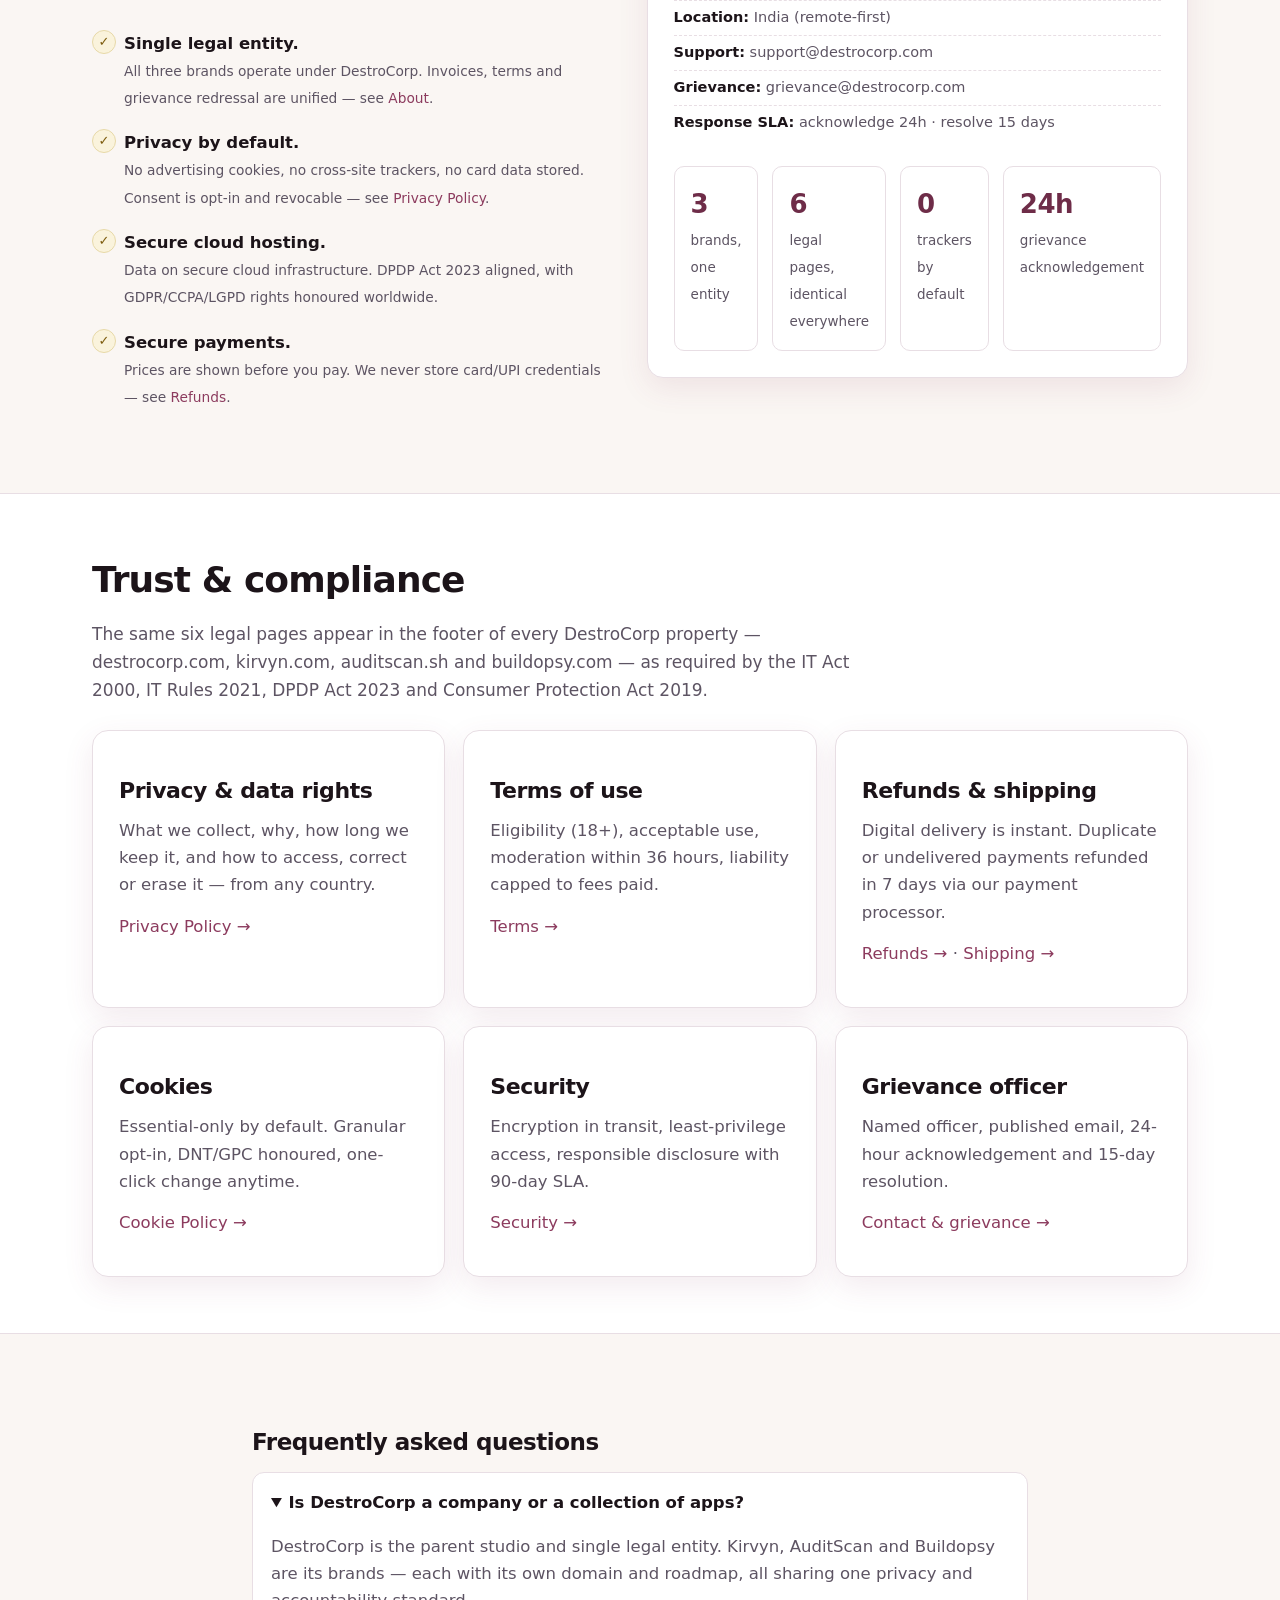
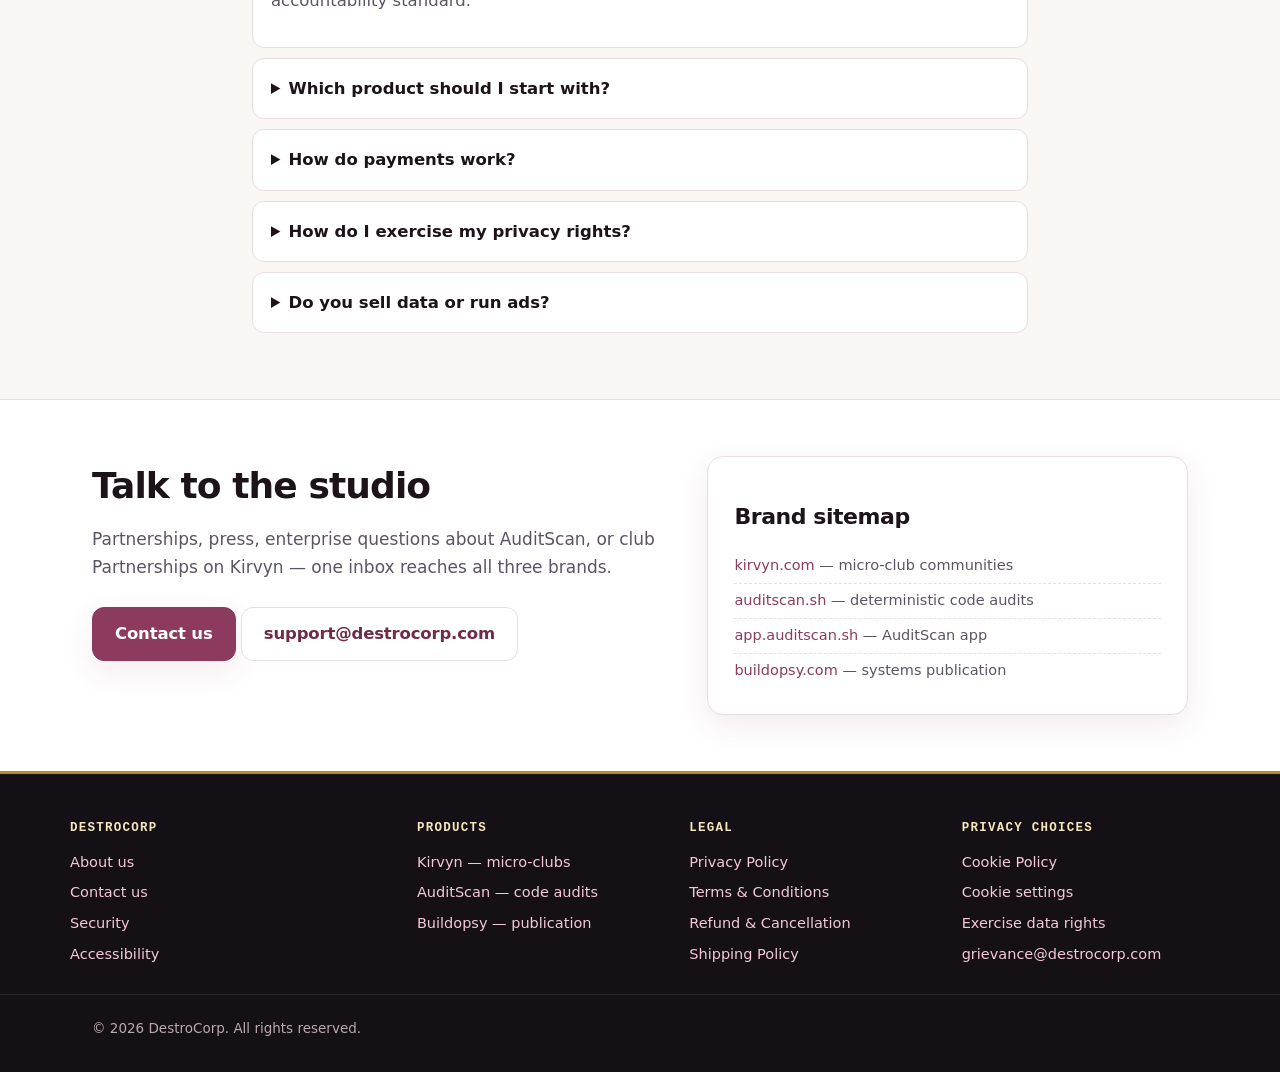
==== commit bf570b06: "Use new DestroCorp lockup logo (new-img.png) in header" ====
--- a/index.html
+++ b/index.html
@@ -23,14 +23,14 @@
   <meta name="twitter:title" content="DestroCorp — Tools for a Verifiable Future">
   <meta name="twitter:description" content="Kirvyn · AuditScan · Buildopsy — software built to be verified.">
   <meta name="twitter:image" content="https://destrocorp.com/assets/img/og-cover.png">
-  <link rel="icon" type="image/svg+xml" href="assets/img/logo.svg">
+  <link rel="icon" type="image/svg+xml" href="assets/img/new-img.png">
   <link rel="icon" type="image/png" href="assets/img/logo-512.png">
   <link rel="apple-touch-icon" href="assets/img/logo-512.png">
   <link rel="manifest" href="manifest.webmanifest">
   <link rel="stylesheet" href="assets/css/main.css">
   <!-- Structured data: Organization + WebSite + ItemList + FAQ (triple-checked against schema.org) -->
   <script type="application/ld+json">
-  {"@context":"https://schema.org","@type":"Organization","name":"DestroCorp","url":"https://destrocorp.com/","logo":"https://destrocorp.com/assets/img/logo.svg","description":"Independent software studio operating Kirvyn, AuditScan and Buildopsy.","email":"support@destrocorp.com","address":{"@type":"PostalAddress","addressCountry":"IN","addressLocality":"India"},"sameAs":[]}
+  {"@context":"https://schema.org","@type":"Organization","name":"DestroCorp","url":"https://destrocorp.com/","logo":"https://destrocorp.com/assets/img/new-img.png","description":"Independent software studio operating Kirvyn, AuditScan and Buildopsy.","email":"support@destrocorp.com","address":{"@type":"PostalAddress","addressCountry":"IN","addressLocality":"India"},"sameAs":[]}
   </script>
   <script type="application/ld+json">
   {"@context":"https://schema.org","@type":"WebSite","name":"DestroCorp","url":"https://destrocorp.com/","inLanguage":"en"}
@@ -54,8 +54,7 @@
 <header class="site-header">
   <div class="wrap nav" role="navigation" aria-label="Primary">
     <a class="brandmark" href="index.html" aria-label="DestroCorp home">
-      <img src="assets/img/logo.svg" alt="DestroCorp logo" width="40" height="40">
-      <span>DestroCorp<small>Tools for a verifiable future</small></span>
+      <img src="assets/img/new-img.png" alt="DestroCorp — Tools for a verifiable future" width="190" height="38" style="width:auto;height:38px;max-width:220px" />
     </a>
     <button class="nav-toggle" aria-expanded="false" aria-controls="primary-nav" aria-label="Open menu"><span></span><span></span><span></span></button><nav class="nav-links" id="primary-nav" aria-label="Sections">
       <a href="#brands">Products</a>
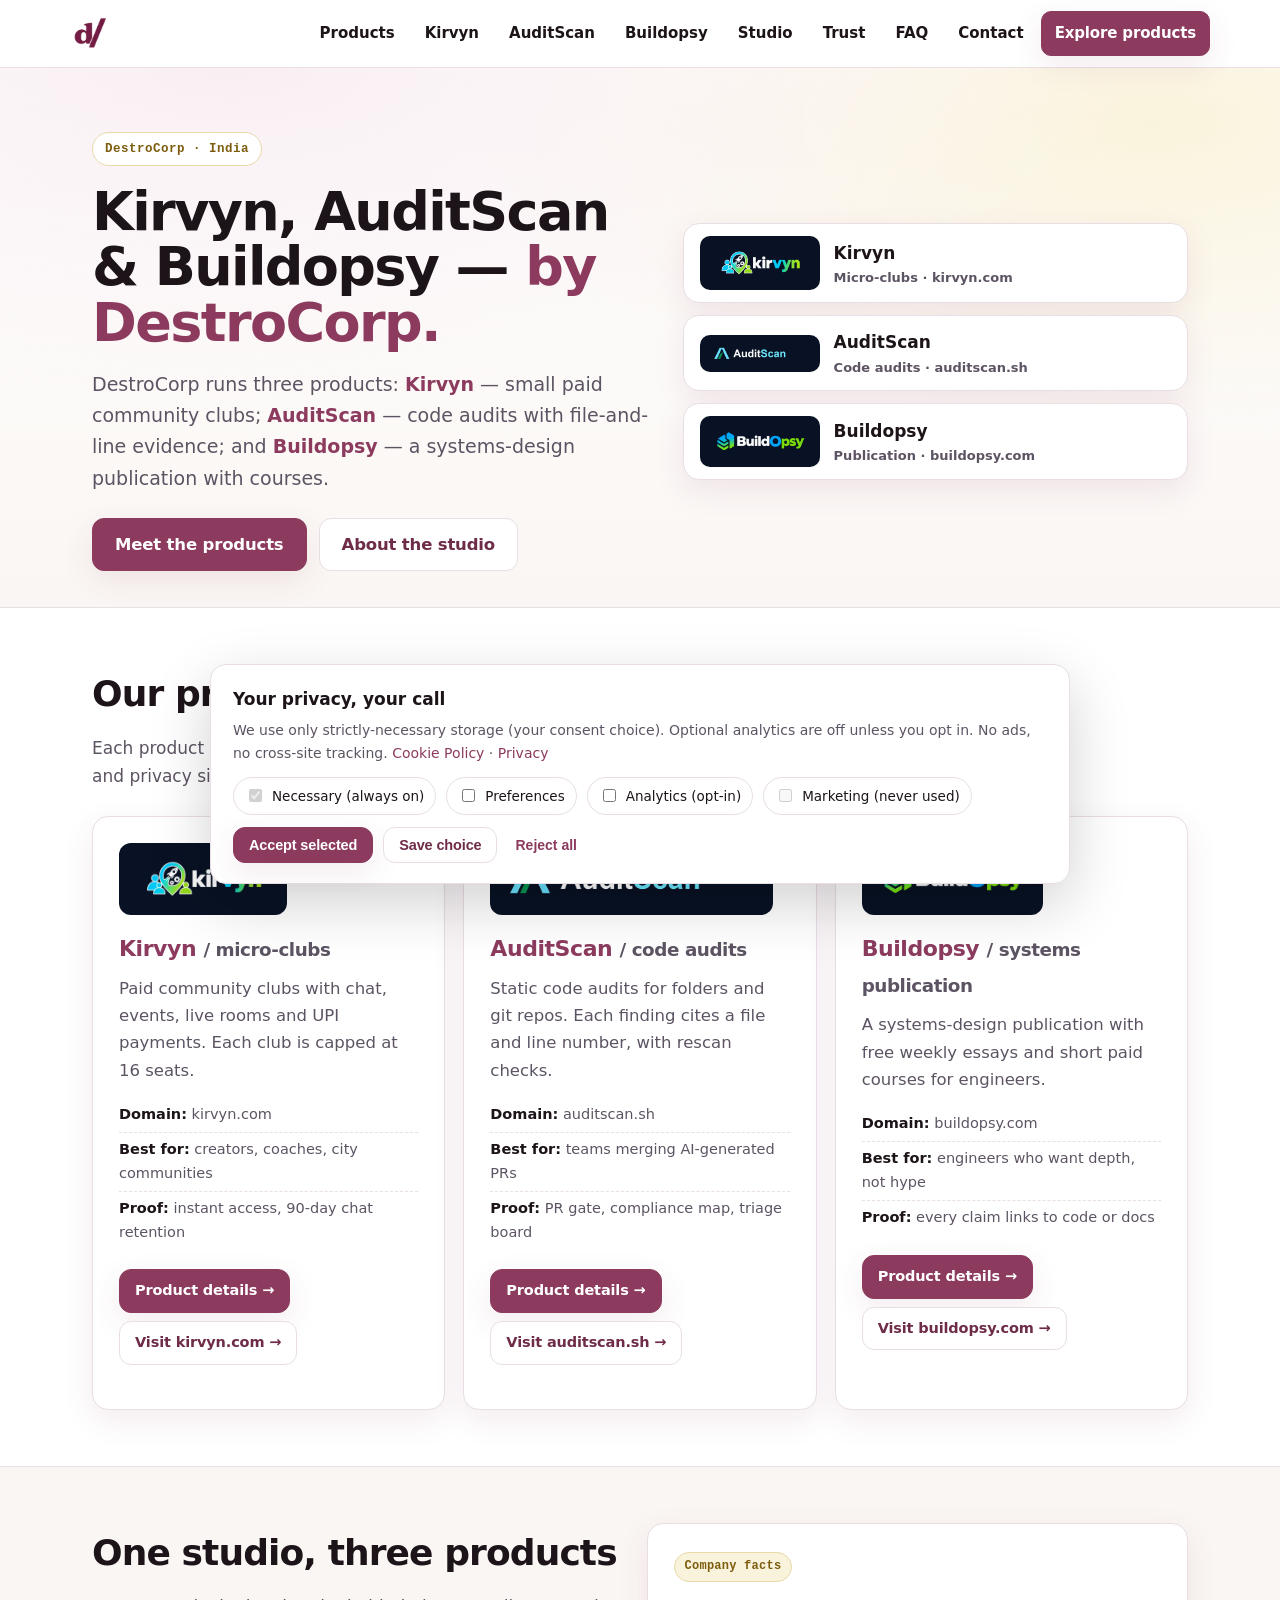
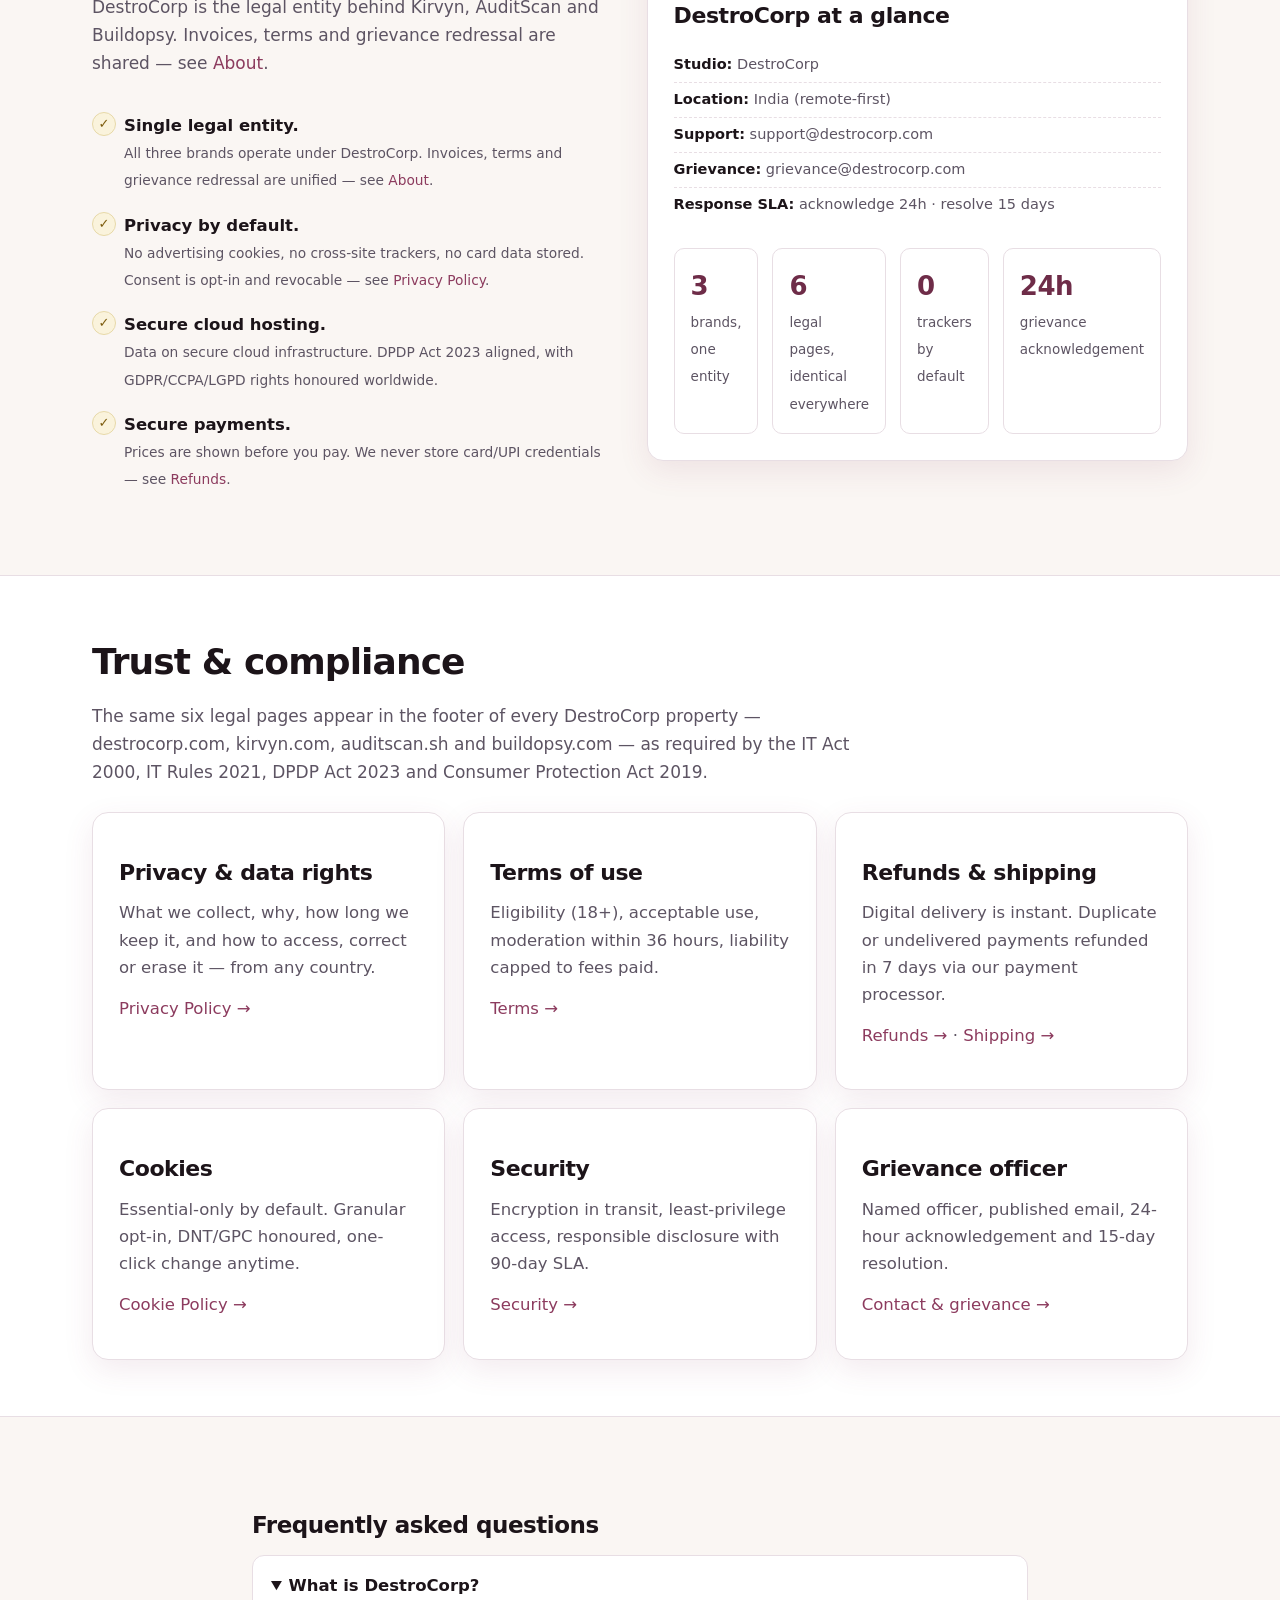
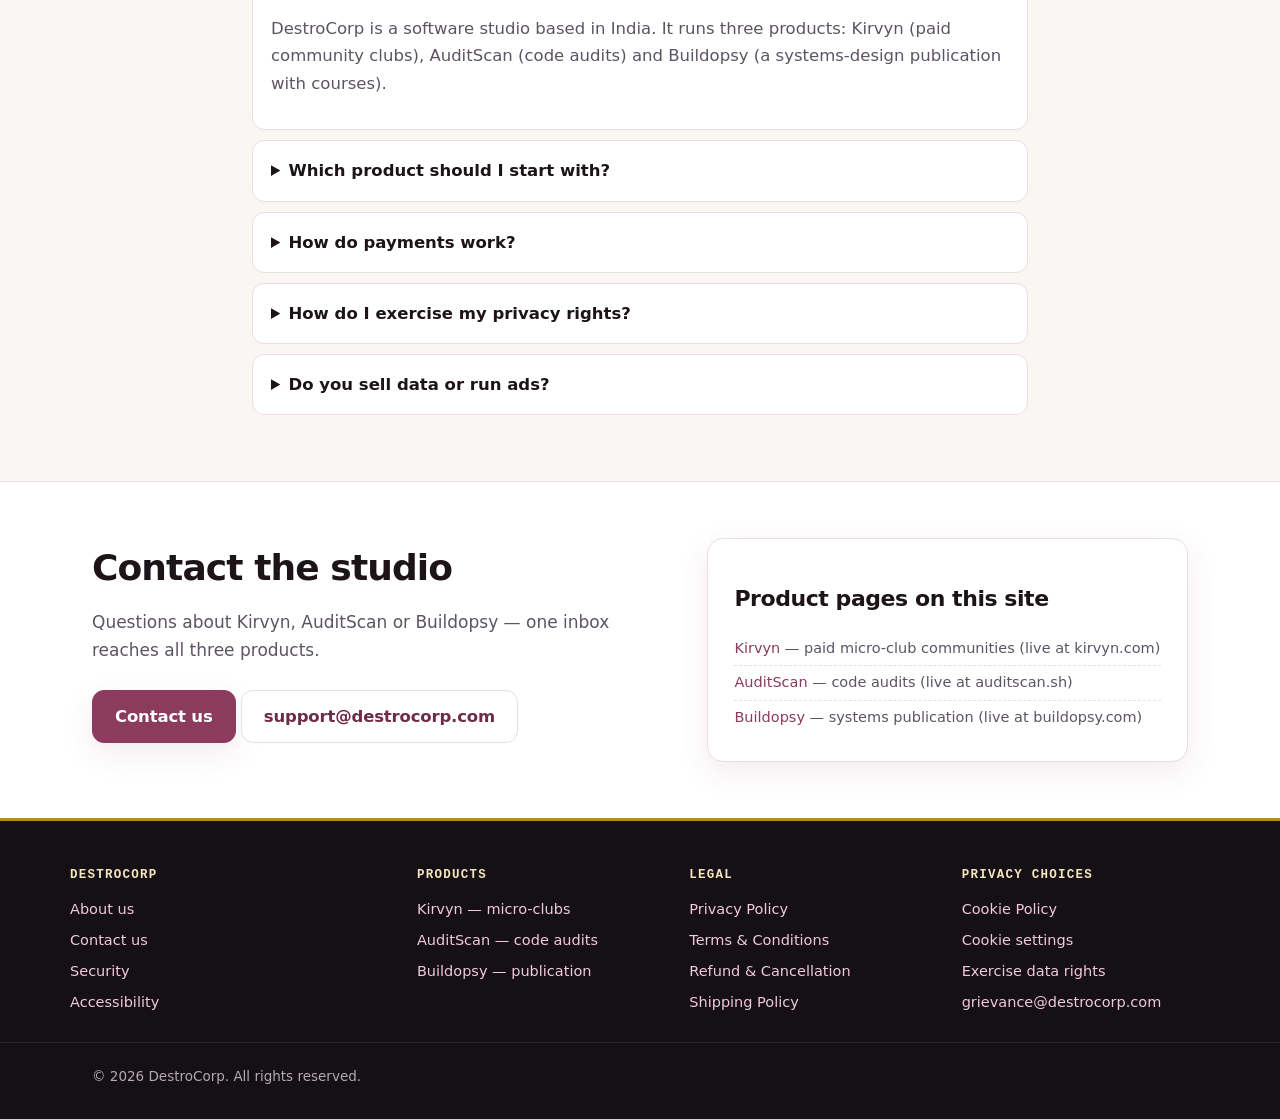
==== commit 8ab18d99: "Menu product pages, hero product visual, white-hat SEO pass, responsive hardening" ====
--- a/index.html
+++ b/index.html
@@ -5,7 +5,7 @@
   <meta charset="utf-8">
   <meta name="viewport" content="width=device-width, initial-scale=1, viewport-fit=cover">
   <title>DestroCorp — Tools for a Verifiable Future | Kirvyn, AuditScan, Buildopsy</title>
-  <meta name="description" content="DestroCorp is an independent software studio in India — Kirvyn micro-clubs, AuditScan code audits, Buildopsy systems publication.">
+  <meta name="description" content="DestroCorp runs Kirvyn (paid micro-club communities), AuditScan (code audits with file-line evidence) and Buildopsy (systems-design publication and courses).">
   <link rel="canonical" href="https://destrocorp.com/">
   <meta name="robots" content="index, follow, max-image-preview:large, max-snippet:-1">
   <meta name="theme-color" content="#8c3b5e">
@@ -14,38 +14,43 @@
   <!-- Open Graph / Twitter (white-hat: absolute URLs, real image) -->
   <meta property="og:type" content="website">
   <meta property="og:site_name" content="DestroCorp">
-  <meta property="og:title" content="DestroCorp — Tools for a Verifiable Future">
-  <meta property="og:description" content="One studio, three products: Kirvyn micro-clubs, AuditScan deterministic audits, Buildopsy systems writing.">
+  <meta property="og:title" content="DestroCorp — Kirvyn, AuditScan, Buildopsy">
+  <meta property="og:description" content="DestroCorp runs Kirvyn (paid micro-club communities), AuditScan (code audits) and Buildopsy (systems-design publication and courses).">
   <meta property="og:url" content="https://destrocorp.com/">
-  <meta property="og:image" content="https://destrocorp.com/assets/img/og-cover.png">
-  <meta property="og:image:alt" content="DestroCorp logo and product lineup">
+  <meta property="og:image" content="https://destrocorp.com/assets/img/new-img.png">
+  <meta property="og:image:alt" content="DestroCorp logo">
+  <meta property="og:image:width" content="1200">
+  <meta property="og:image:height" content="630">
   <meta name="twitter:card" content="summary_large_image">
-  <meta name="twitter:title" content="DestroCorp — Tools for a Verifiable Future">
-  <meta name="twitter:description" content="Kirvyn · AuditScan · Buildopsy — software built to be verified.">
-  <meta name="twitter:image" content="https://destrocorp.com/assets/img/og-cover.png">
-  <link rel="icon" type="image/svg+xml" href="assets/img/new-img.png">
+  <meta name="twitter:title" content="DestroCorp — Kirvyn, AuditScan, Buildopsy">
+  <meta name="twitter:description" content="DestroCorp operates Kirvyn (micro-club communities), AuditScan (code audits) and Buildopsy (systems publication).">
+  <meta name="twitter:image" content="https://destrocorp.com/assets/img/new-img.png">
+  <meta name="twitter:image:alt" content="DestroCorp logo">
+  <link rel="icon" type="image/png" href="assets/img/new-img.png">
   <link rel="icon" type="image/png" href="assets/img/logo-512.png">
   <link rel="apple-touch-icon" href="assets/img/logo-512.png">
   <link rel="manifest" href="manifest.webmanifest">
   <link rel="stylesheet" href="assets/css/main.css">
   <!-- Structured data: Organization + WebSite + ItemList + FAQ (triple-checked against schema.org) -->
   <script type="application/ld+json">
-  {"@context":"https://schema.org","@type":"Organization","name":"DestroCorp","url":"https://destrocorp.com/","logo":"https://destrocorp.com/assets/img/new-img.png","description":"Independent software studio operating Kirvyn, AuditScan and Buildopsy.","email":"support@destrocorp.com","address":{"@type":"PostalAddress","addressCountry":"IN","addressLocality":"India"},"sameAs":[]}
+  {"@context":"https://schema.org","@type":"Organization","name":"DestroCorp","url":"https://destrocorp.com/","logo":"https://destrocorp.com/assets/img/new-img.png","description":"DestroCorp operates Kirvyn, AuditScan and Buildopsy.","email":"support@destrocorp.com","address":{"@type":"PostalAddress","addressCountry":"IN","addressLocality":"India"},"sameAs":[]}
   </script>
   <script type="application/ld+json">
   {"@context":"https://schema.org","@type":"WebSite","name":"DestroCorp","url":"https://destrocorp.com/","inLanguage":"en"}
   </script>
   <script type="application/ld+json">
   {"@context":"https://schema.org","@type":"ItemList","name":"DestroCorp products","itemListElement":[
-    {"@type":"ListItem","position":1,"item":{"@type":"SoftwareApplication","name":"Kirvyn","url":"https://kirvyn.com","applicationCategory":"SocialNetworkingApplication","operatingSystem":"Web","description":"Micro-club communities with chat, events and UPI payments."}},
-    {"@type":"ListItem","position":2,"item":{"@type":"SoftwareApplication","name":"AuditScan","url":"https://auditscan.sh","applicationCategory":"DeveloperApplication","operatingSystem":"Linux, macOS, Windows","description":"Deterministic code audit: every finding pinned to file:line with rescan proof."}},
-    {"@type":"ListItem","position":3,"item":{"@type":"CreativeWork","name":"Buildopsy","url":"https://buildopsy.com","description":"Systems-design publication and paid courses."}}]}
+    {"@type":"ListItem","position":1,"item":{"@type":"SoftwareApplication","name":"Kirvyn","url":"https://destrocorp.com/brands/kirvyn.html","applicationCategory":"SocialNetworkingApplication","operatingSystem":"Web","description":"Paid micro-club communities with chat, events and UPI payments."}},
+    {"@type":"ListItem","position":2,"item":{"@type":"SoftwareApplication","name":"AuditScan","url":"https://destrocorp.com/brands/auditscan.html","applicationCategory":"DeveloperApplication","operatingSystem":"Linux, macOS, Windows","description":"Code audits for folders and git repos, with file-and-line evidence."}},
+    {"@type":"ListItem","position":3,"item":{"@type":"CreativeWork","name":"Buildopsy","url":"https://destrocorp.com/brands/buildopsy.html","description":"Systems-design publication and paid courses."}}]}
   </script>
   <script type="application/ld+json">
   {"@context":"https://schema.org","@type":"FAQPage","mainEntity":[
-    {"@type":"Question","name":"What is DestroCorp?","acceptedAnswer":{"@type":"Answer","text":"DestroCorp is an independent software studio based in India. It operates three brands: Kirvyn (micro-club communities), AuditScan (deterministic code audits) and Buildopsy (systems publication)."}},
-    {"@type":"Question","name":"Where is DestroCorp located?","acceptedAnswer":{"@type":"Answer","text":"DestroCorp is registered in India. Product data is hosted on secure cloud infrastructure."}},
-    {"@type":"Question","name":"How do I contact DestroCorp about privacy?","acceptedAnswer":{"@type":"Answer","text":"Write to grievance@destrocorp.com. We acknowledge within 24 hours and resolve within 15 days, per India's IT Rules 2021."}},
+    {"@type":"Question","name":"What is DestroCorp?","acceptedAnswer":{"@type":"Answer","text":"DestroCorp is a software studio based in India. It runs three products: Kirvyn (paid community clubs), AuditScan (code audits) and Buildopsy (a systems-design publication with courses)."}},
+    {"@type":"Question","name":"Which product should I start with?","acceptedAnswer":{"@type":"Answer","text":"For communities, see Kirvyn. For code review, see AuditScan. For systems-design reading and courses, see Buildopsy."}},
+    {"@type":"Question","name":"How do payments work?","acceptedAnswer":{"@type":"Answer","text":"Payments are processed by our payment processor. We do not store card or UPI credentials. Digital access is granted after payment; eligible refunds go to the original payment source within 5-7 business days."}},
+    {"@type":"Question","name":"How do I exercise my privacy rights?","acceptedAnswer":{"@type":"Answer","text":"Email grievance@destrocorp.com or use the data-rights form. We honour access, correction, erasure and consent-withdrawal requests."}},
+    {"@type":"Question","name":"Do you sell data or run ads?","acceptedAnswer":{"@type":"Answer","text":"No. We do not sell personal data, run third-party advertising, or use cross-site trackers on this site."}},
     {"@type":"Question","name":"Does destrocorp.com use cookies?","acceptedAnswer":{"@type":"Answer","text":"Only strictly-necessary, first-party consent storage. No advertising or cross-site tracking. You can change your choice anytime via the Cookie Settings link in the footer."}}]}
   </script>
 </head>
@@ -58,6 +63,9 @@
     </a>
     <button class="nav-toggle" aria-expanded="false" aria-controls="primary-nav" aria-label="Open menu"><span></span><span></span><span></span></button><nav class="nav-links" id="primary-nav" aria-label="Sections">
       <a href="#brands">Products</a>
+      <a href="brands/kirvyn.html">Kirvyn</a>
+      <a href="brands/auditscan.html">AuditScan</a>
+      <a href="brands/buildopsy.html">Buildopsy</a>
       <a href="#studio">Studio</a>
       <a href="#trust">Trust</a>
       <a href="#faq">FAQ</a>
@@ -68,19 +76,29 @@
 </header>
 <main id="main">
   <div class="hero">
-    <div class="wrap">
-      <span class="eyebrow">Parent company · Remote-first · India</span>
-      <h1>Software built to be <span>verified.</span></h1>
-      <p class="lead">DestroCorp is an independent software studio. We operate three brands — <strong>Kirvyn</strong> for real-world communities, <strong>AuditScan</strong> for provable code quality, and <strong>Buildopsy</strong> for systems thinking. One legal entity, one accountability standard, three products.</p>
-      <div class="hero-cta">
-        <a class="btn" href="#brands">Meet the products</a>
-        <a class="btn btn-ghost" href="about.html">About the studio</a>
-      </div>
-      <div class="trust" aria-label="Trust signals">
-        <span>✓ <strong>No trackers</strong> by default</span>
-        <span>✓ <strong>DPDP Act 2023</strong> + GDPR ready</span>
-        <span>✓ <strong>Remote-first</strong> studio · India</span>
-        <span>✓ <strong>No card data</strong> stored, ever</span>
+    <div class="wrap hero-split">
+      <div class="hero-copy">
+        <span class="eyebrow">DestroCorp · India</span>
+        <h1>Kirvyn, AuditScan &amp; Buildopsy — <span>by DestroCorp.</span></h1>
+        <p class="lead">DestroCorp runs three products: <a href="brands/kirvyn.html"><strong>Kirvyn</strong></a> — small paid community clubs; <a href="brands/auditscan.html"><strong>AuditScan</strong></a> — code audits with file-and-line evidence; and <a href="brands/buildopsy.html"><strong>Buildopsy</strong></a> — a systems-design publication with courses.</p>
+        <div class="hero-cta">
+          <a class="btn" href="#brands">Meet the products</a>
+          <a class="btn btn-ghost" href="about.html">About the studio</a>
+        </div>
+      </div>
+      <div class="hero-visual" aria-label="DestroCorp products">
+        <a class="hero-tile" href="brands/kirvyn.html">
+          <img src="assets/img/brands/kirvyn-logo.png" alt="Kirvyn — micro-club communities" width="240" height="120" loading="eager">
+          <span>Kirvyn<small>Micro-clubs · kirvyn.com</small></span>
+        </a>
+        <a class="hero-tile" href="brands/auditscan.html">
+          <img src="assets/img/brands/auditscan-logo.png" alt="AuditScan — code audits" width="240" height="120" loading="eager">
+          <span>AuditScan<small>Code audits · auditscan.sh</small></span>
+        </a>
+        <a class="hero-tile" href="brands/buildopsy.html">
+          <img src="assets/img/brands/buildopsy-logo.png" alt="Buildopsy — systems publication" width="240" height="120" loading="eager">
+          <span>Buildopsy<small>Publication · buildopsy.com</small></span>
+        </a>
       </div>
     </div>
   </div>
@@ -88,49 +106,49 @@
   <section class="block" id="brands" aria-labelledby="brands-h">
     <div class="wrap">
       <h2 class="sec" id="brands-h">Our products</h2>
-      <p class="sec-sub">Each brand runs on its own domain with its own roadmap — all under DestroCorp's legal and privacy umbrella. Select a product to visit its site.</p>
+      <p class="sec-sub">Each product has its own site and its own detail page here. DestroCorp handles the legal and privacy side for all three.</p>
       <div class="grid cols3">
-        <article class="card">
+        <article class="card" id="kirvyn">
           <div class="logo-row">
-            <img src="assets/img/brands/kirvyn-logo.png" alt="Kirvyn logo" width="52" height="52" loading="lazy">
+            <img src="assets/img/brands/kirvyn-logo.png" alt="Kirvyn logo" width="120" height="60" loading="lazy">
           </div>
-          <h3>Kirvyn <small style="color:var(--muted);font-weight:600">/ micro-clubs</small></h3>
-          <p>Small, paid, real-world clubs — chat, events, live rooms and UPI collections. Capped at 16 seats so communities stay human.</p>
+          <h3><a href="brands/kirvyn.html">Kirvyn</a> <small style="color:var(--muted);font-weight:600">/ micro-clubs</small></h3>
+          <p>Paid community clubs with chat, events, live rooms and UPI payments. Each club is capped at 16 seats.</p>
           <ul class="meta-list">
             <li><strong>Domain:</strong> kirvyn.com</li>
             <li><strong>Best for:</strong> creators, coaches, city communities</li>
             <li><strong>Proof:</strong> instant access, 90-day chat retention</li>
           </ul>
-          <p style="margin-top:16px"><a class="btn btn-sm" href="https://kirvyn.com" rel="noopener">Visit kirvyn.com →</a>
-          <a class="btn btn-sm btn-ghost" href="brands/kirvyn.html">Details</a></p>
+          <p style="margin-top:16px"><a class="btn btn-sm" href="brands/kirvyn.html">Product details →</a>
+          <a class="btn btn-sm btn-ghost" href="https://kirvyn.com" rel="noopener">Visit kirvyn.com →</a></p>
         </article>
-        <article class="card">
+        <article class="card" id="auditscan">
           <div class="logo-row">
-            <img src="assets/img/brands/auditscan-logo.png" alt="AuditScan logo" width="52" height="52" loading="lazy">
+            <img src="assets/img/brands/auditscan-logo.png" alt="AuditScan logo" width="120" height="60" loading="lazy">
           </div>
-          <h3>AuditScan <small style="color:var(--muted);font-weight:600">/ prove every line</small></h3>
-          <p>Deterministic audits for folders and git repos. Every finding links to <code>file:line</code> with rescan proof — no LLM in the verdict.</p>
+          <h3><a href="brands/auditscan.html">AuditScan</a> <small style="color:var(--muted);font-weight:600">/ code audits</small></h3>
+          <p>Static code audits for folders and git repos. Each finding cites a file and line number, with rescan checks.</p>
           <ul class="meta-list">
             <li><strong>Domain:</strong> auditscan.sh</li>
             <li><strong>Best for:</strong> teams merging AI-generated PRs</li>
             <li><strong>Proof:</strong> PR gate, compliance map, triage board</li>
           </ul>
-          <p style="margin-top:16px"><a class="btn btn-sm" href="https://auditscan.sh" rel="noopener">Visit auditscan.sh →</a>
-          <a class="btn btn-sm btn-ghost" href="brands/auditscan.html">Details</a></p>
+          <p style="margin-top:16px"><a class="btn btn-sm" href="brands/auditscan.html">Product details →</a>
+          <a class="btn btn-sm btn-ghost" href="https://auditscan.sh" rel="noopener">Visit auditscan.sh →</a></p>
         </article>
-        <article class="card">
+        <article class="card" id="buildopsy">
           <div class="logo-row">
-            <img src="assets/img/brands/buildopsy-logo.png" alt="Buildopsy logo" loading="lazy">
+            <img src="assets/img/brands/buildopsy-logo.png" alt="Buildopsy logo" width="120" height="60" loading="lazy">
           </div>
-          <h3>Buildopsy <small style="color:var(--muted);font-weight:600">/ systems, dissected</small></h3>
-          <p>A publication tearing down real architectures — plus short paid courses for engineers. Free essays weekly; courses open per cohort.</p>
+          <h3><a href="brands/buildopsy.html">Buildopsy</a> <small style="color:var(--muted);font-weight:600">/ systems publication</small></h3>
+          <p>A systems-design publication with free weekly essays and short paid courses for engineers.</p>
           <ul class="meta-list">
             <li><strong>Domain:</strong> buildopsy.com</li>
             <li><strong>Best for:</strong> engineers who want depth, not hype</li>
             <li><strong>Proof:</strong> every claim links to code or docs</li>
           </ul>
-          <p style="margin-top:16px"><a class="btn btn-sm" href="https://buildopsy.com" rel="noopener">Visit buildopsy.com →</a>
-          <a class="btn btn-sm btn-ghost" href="brands/buildopsy.html">Details</a></p>
+          <p style="margin-top:16px"><a class="btn btn-sm" href="brands/buildopsy.html">Product details →</a>
+          <a class="btn btn-sm btn-ghost" href="https://buildopsy.com" rel="noopener">Visit buildopsy.com →</a></p>
         </article>
       </div>
     </div>
@@ -139,8 +157,8 @@
   <section class="block alt" id="studio" aria-labelledby="studio-h">
     <div class="wrap split">
       <div>
-        <h2 class="sec" id="studio-h">One studio, one standard</h2>
-        <p class="sec-sub">DestroCorp exists so each product doesn't need its own company, its own legal maze, or its own privacy story. Shared backbone, independent brands.</p>
+        <h2 class="sec" id="studio-h">One studio, three products</h2>
+        <p class="sec-sub">DestroCorp is the legal entity behind Kirvyn, AuditScan and Buildopsy. Invoices, terms and grievance redressal are shared — see <a href="about.html">About</a>.</p>
         <ul class="check">
           <li><strong>Single legal entity.</strong><br><small>All three brands operate under DestroCorp. Invoices, terms and grievance redressal are unified — see <a href="about.html">About</a>.</small></li>
           <li><strong>Privacy by default.</strong><br><small>No advertising cookies, no cross-site trackers, no card data stored. Consent is opt-in and revocable — see <a href="privacy.html">Privacy Policy</a>.</small></li>
@@ -187,9 +205,9 @@
   <section class="block alt" id="faq" aria-labelledby="faq-h">
     <div class="wrap prose">
       <h2 class="sec" id="faq-h">Frequently asked questions</h2>
-      <details class="faq" open><summary>Is DestroCorp a company or a collection of apps?</summary><p>DestroCorp is the parent studio and single legal entity. Kirvyn, AuditScan and Buildopsy are its brands — each with its own domain and roadmap, all sharing one privacy and accountability standard.</p></details>
-      <details class="faq"><summary>Which product should I start with?</summary><p>Join or host a community → <a href="https://kirvyn.com">Kirvyn</a>. Need to review code or gate AI PRs → <a href="https://auditscan.sh">AuditScan</a>. Want to learn systems design → <a href="https://buildopsy.com">Buildopsy</a>.</p></details>
-      <details class="faq"><summary>How do payments work?</summary><p>All payments are processed by our payment processor. We never store card or UPI credentials. Digital access is granted instantly; eligible refunds are processed to the original source within 5–7 business days.</p></details>
+      <details class="faq" open><summary>What is DestroCorp?</summary><p>DestroCorp is a software studio based in India. It runs three products: Kirvyn (paid community clubs), AuditScan (code audits) and Buildopsy (a systems-design publication with courses).</p></details>
+      <details class="faq"><summary>Which product should I start with?</summary><p>For communities, see <a href="brands/kirvyn.html">Kirvyn</a>. For code review, see <a href="brands/auditscan.html">AuditScan</a>. For systems-design reading and courses, see <a href="brands/buildopsy.html">Buildopsy</a>.</p></details>
+      <details class="faq"><summary>How do payments work?</summary><p>Payments are processed by our payment processor. We do not store card or UPI credentials. Digital access is granted after payment; eligible refunds go to the original payment source within 5–7 business days.</p></details>
       <details class="faq"><summary>How do I exercise my privacy rights?</summary><p>Email <a href="mailto:grievance@destrocorp.com">grievance@destrocorp.com</a> or use the <a href="contact.html#dsr">data-rights form</a>. We honour access, correction, erasure and consent-withdrawal requests under India's DPDP Act, the EU/UK GDPR, CCPA/CPRA, LGPD, PIPEDA and Australia's Privacy Act.</p></details>
       <details class="faq"><summary>Do you sell data or run ads?</summary><p>No. We do not sell personal data, run third-party advertising, or use cross-site trackers on this site. Analytics, if ever enabled, will be first-party and opt-in only.</p></details>
     </div>
@@ -198,18 +216,17 @@
   <section class="block" aria-labelledby="contact-h">
     <div class="wrap split">
       <div>
-        <h2 class="sec" id="contact-h">Talk to the studio</h2>
-        <p class="sec-sub">Partnerships, press, enterprise questions about AuditScan, or club Partnerships on Kirvyn — one inbox reaches all three brands.</p>
+        <h2 class="sec" id="contact-h">Contact the studio</h2>
+        <p class="sec-sub">Questions about Kirvyn, AuditScan or Buildopsy — one inbox reaches all three products.</p>
         <p><a class="btn" href="contact.html">Contact us</a>
         <a class="btn btn-ghost" href="mailto:support@destrocorp.com">support@destrocorp.com</a></p>
       </div>
       <div class="card">
-        <h3>Brand sitemap</h3>
+        <h3>Product pages on this site</h3>
         <ul class="meta-list">
-          <li><a href="https://kirvyn.com">kirvyn.com</a> — micro-club communities</li>
-          <li><a href="https://auditscan.sh">auditscan.sh</a> — deterministic code audits</li>
-          <li><a href="https://app.auditscan.sh">app.auditscan.sh</a> — AuditScan app</li>
-          <li><a href="https://buildopsy.com">buildopsy.com</a> — systems publication</li>
+          <li><a href="brands/kirvyn.html">Kirvyn</a> — paid micro-club communities (live at kirvyn.com)</li>
+          <li><a href="brands/auditscan.html">AuditScan</a> — code audits (live at auditscan.sh)</li>
+          <li><a href="brands/buildopsy.html">Buildopsy</a> — systems publication (live at buildopsy.com)</li>
         </ul>
       </div>
     </div>
@@ -230,9 +247,9 @@
     <div>
       <h4>Products</h4>
       <ul>
-        <li><a href="https://kirvyn.com">Kirvyn — micro-clubs</a></li>
-        <li><a href="https://auditscan.sh">AuditScan — code audits</a></li>
-        <li><a href="https://buildopsy.com">Buildopsy — publication</a></li>
+        <li><a href="brands/kirvyn.html">Kirvyn — micro-clubs</a></li>
+        <li><a href="brands/auditscan.html">AuditScan — code audits</a></li>
+        <li><a href="brands/buildopsy.html">Buildopsy — publication</a></li>
       </ul>
     </div>
     <div>
--- a/assets/css/main.css
+++ b/assets/css/main.css
@@ -148,6 +148,27 @@
 .form input,.form select,.form textarea{width:100%;background:var(--input-bg);color:var(--ink);border:1px solid var(--line);border-radius:10px;padding:11px 13px;font:inherit;font-size:16px}
 .form textarea{min-height:130px}
 .form small{color:var(--muted)}
+/* hero split + product visual */
+.hero-split{display:grid;grid-template-columns:1.05fr .95fr;gap:32px;align-items:center}
+.hero-copy h1{font-size:clamp(34px,4.8vw,54px)}
+.hero-visual{display:grid;gap:12px}
+.hero-tile{display:flex;align-items:center;gap:14px;background:#fff;border:1px solid var(--line);border-radius:var(--radius);padding:12px 16px;box-shadow:var(--shadow);color:var(--ink);font-weight:800;font-size:17px}
+.hero-tile:hover{text-decoration:none;border-color:var(--accent);background:var(--accent-soft)}
+.hero-tile img{width:120px;height:auto;max-height:64px;object-fit:contain;display:block;background:#081224;border-radius:10px;padding:8px 12px;flex:none}
+.hero-tile span small{display:block;font-size:13px;font-weight:600;color:var(--muted)}
+@media(max-width:900px){.hero-split{grid-template-columns:1fr}}
+/* card buttons: never overflow on narrow screens */
+.card p .btn{display:inline-block;margin:4px 8px 4px 0}
+@media(max-width:560px){
+  .card p .btn{display:block;width:100%;text-align:center;margin:8px 0 0}
+  .hero-tile img{width:96px}
+  .brandmark img{max-width:min(220px,60vw)!important}
+  .split{grid-template-columns:1fr}
+  .table-wrap{margin:0 -16px;border-radius:0;border-left:0;border-right:0}
+}
+/* images: no layout shift, always fit */
+img{max-width:100%;height:auto}
+.brand-hero{width:100%;max-width:min(340px,100%);height:auto}
 /* ---------- responsive: tablets & phones ---------- */
 @media(max-width:760px){
   body{font-size:16px}
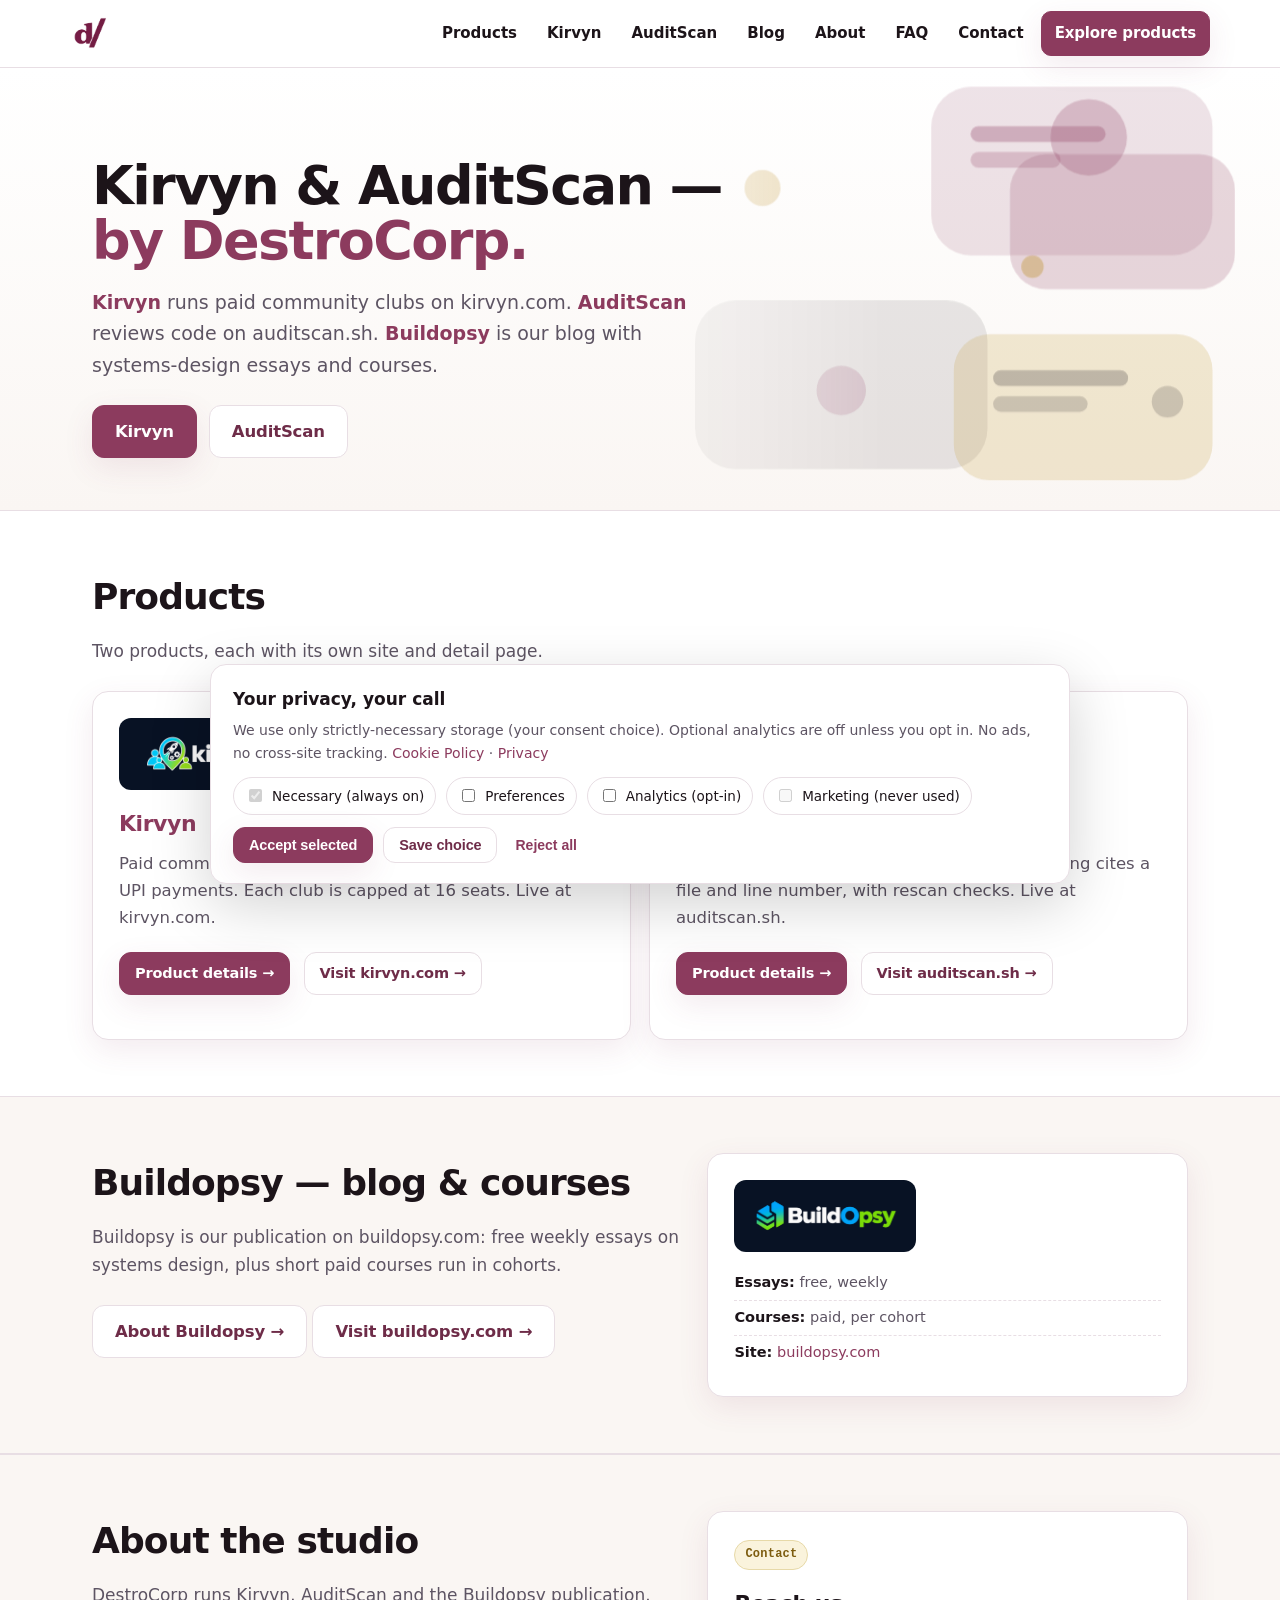
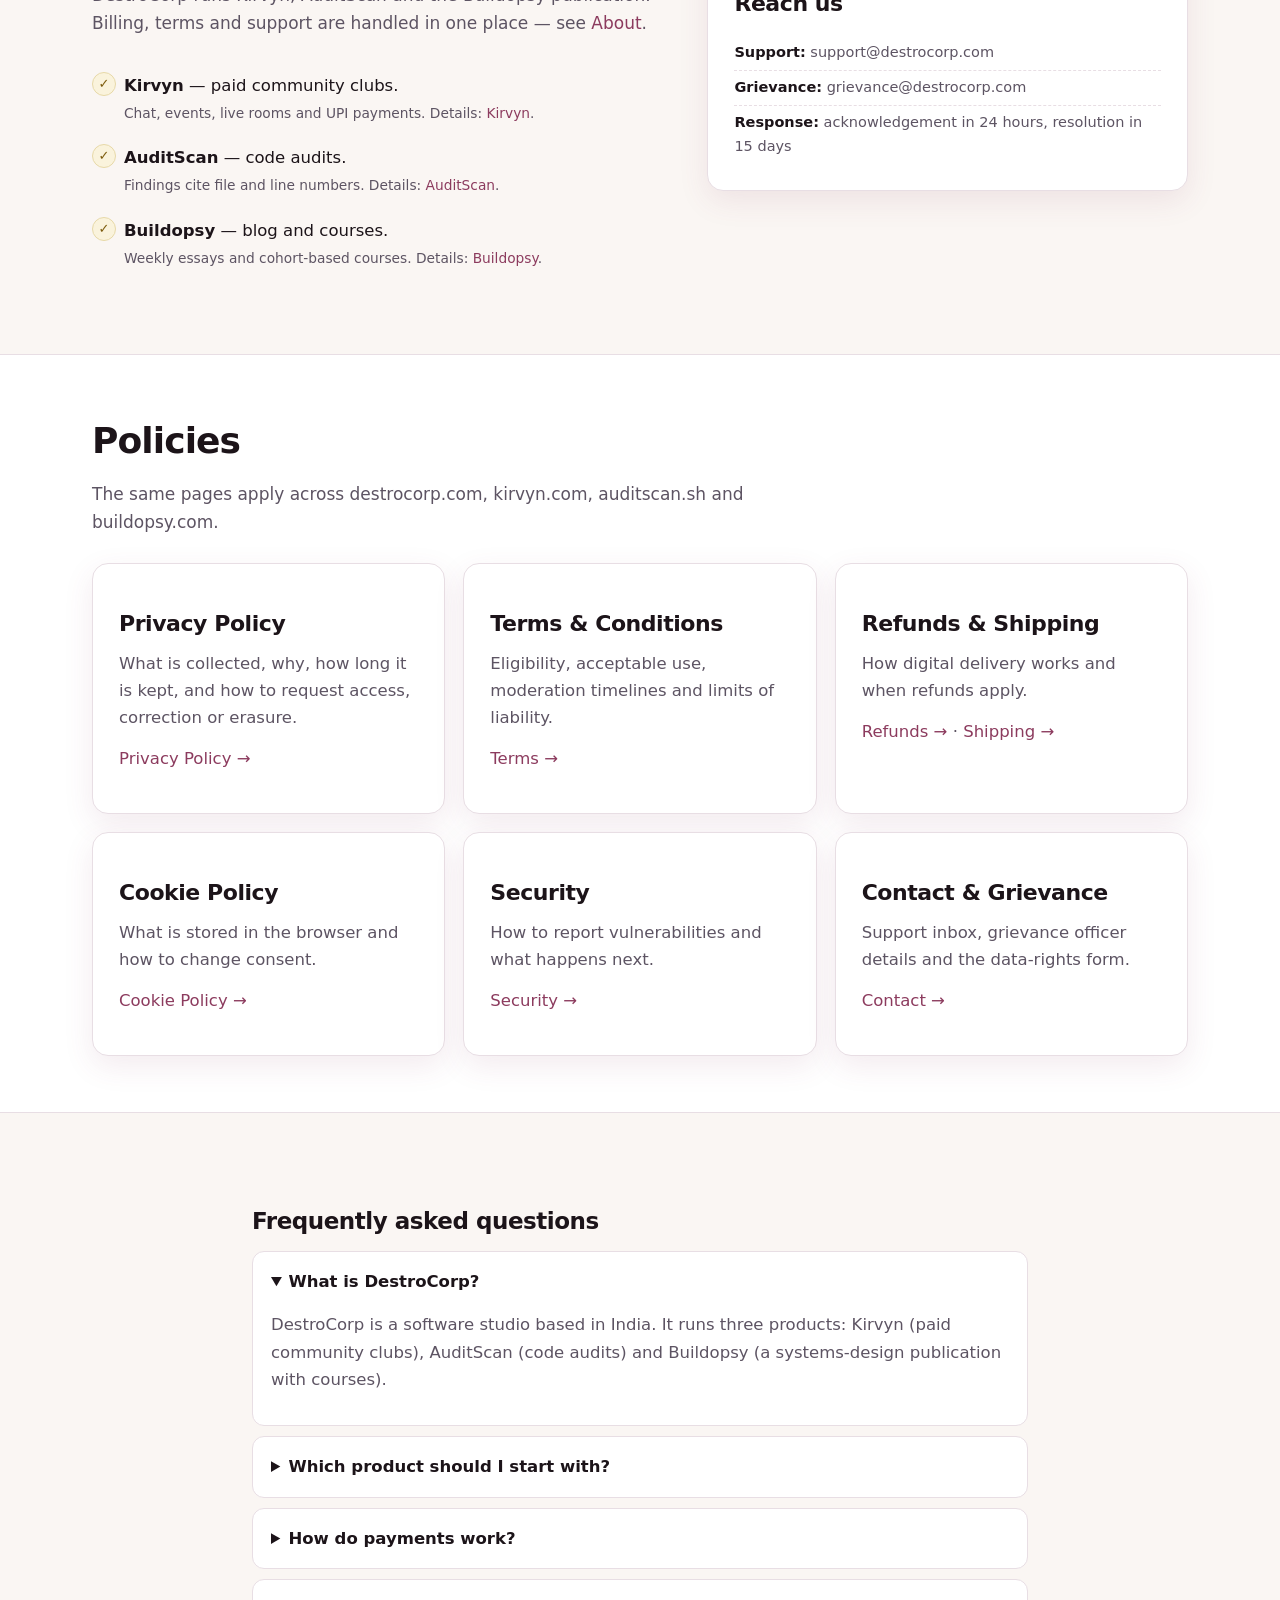
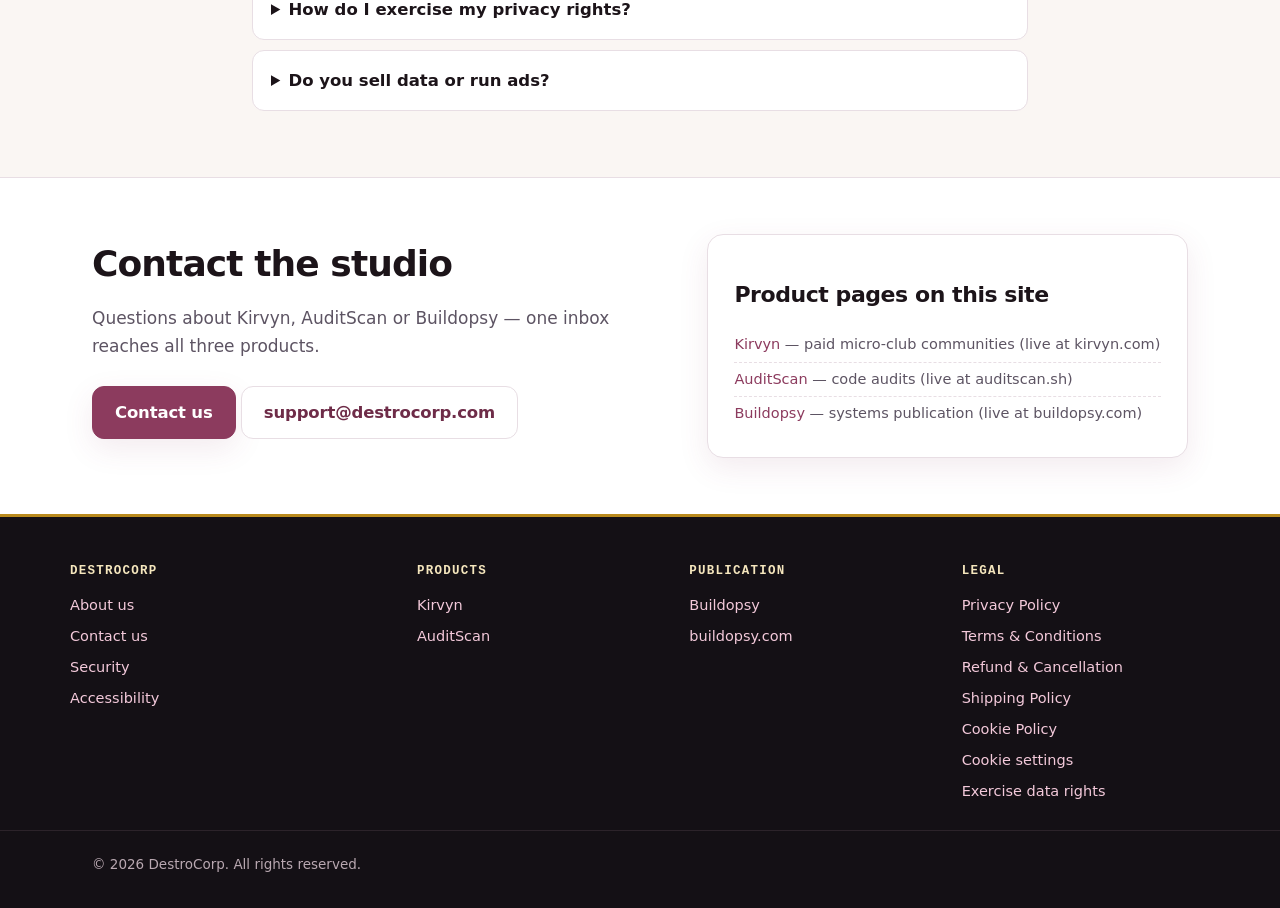
==== commit addce8e7: "Two products plus publication, Kirvyn hero backdrop, hype scrub, consistent nav/footer" ====
--- a/index.html
+++ b/index.html
@@ -4,7 +4,7 @@
 <head>
   <meta charset="utf-8">
   <meta name="viewport" content="width=device-width, initial-scale=1, viewport-fit=cover">
-  <title>DestroCorp — Tools for a Verifiable Future | Kirvyn, AuditScan, Buildopsy</title>
+  <title>DestroCorp — Kirvyn &amp; AuditScan</title>
   <meta name="description" content="DestroCorp runs Kirvyn (paid micro-club communities), AuditScan (code audits with file-line evidence) and Buildopsy (systems-design publication and courses).">
   <link rel="canonical" href="https://destrocorp.com/">
   <meta name="robots" content="index, follow, max-image-preview:large, max-snippet:-1">
@@ -40,9 +40,8 @@
   </script>
   <script type="application/ld+json">
   {"@context":"https://schema.org","@type":"ItemList","name":"DestroCorp products","itemListElement":[
-    {"@type":"ListItem","position":1,"item":{"@type":"SoftwareApplication","name":"Kirvyn","url":"https://destrocorp.com/brands/kirvyn.html","applicationCategory":"SocialNetworkingApplication","operatingSystem":"Web","description":"Paid micro-club communities with chat, events and UPI payments."}},
-    {"@type":"ListItem","position":2,"item":{"@type":"SoftwareApplication","name":"AuditScan","url":"https://destrocorp.com/brands/auditscan.html","applicationCategory":"DeveloperApplication","operatingSystem":"Linux, macOS, Windows","description":"Code audits for folders and git repos, with file-and-line evidence."}},
-    {"@type":"ListItem","position":3,"item":{"@type":"CreativeWork","name":"Buildopsy","url":"https://destrocorp.com/brands/buildopsy.html","description":"Systems-design publication and paid courses."}}]}
+    {"@type":"ListItem","position":1,"item":{"@type":"SoftwareApplication","name":"Kirvyn","url":"https://destrocorp.com/brands/kirvyn.html","applicationCategory":"SocialNetworkingApplication","operatingSystem":"Web","description":"Paid community clubs with chat, events and UPI payments."}},
+    {"@type":"ListItem","position":2,"item":{"@type":"SoftwareApplication","name":"AuditScan","url":"https://destrocorp.com/brands/auditscan.html","applicationCategory":"DeveloperApplication","operatingSystem":"Linux, macOS, Windows","description":"Code audits for folders and git repos, with file-and-line evidence."}}]}
   </script>
   <script type="application/ld+json">
   {"@context":"https://schema.org","@type":"FAQPage","mainEntity":[
@@ -59,15 +58,14 @@
 <header class="site-header">
   <div class="wrap nav" role="navigation" aria-label="Primary">
     <a class="brandmark" href="index.html" aria-label="DestroCorp home">
-      <img src="assets/img/new-img.png" alt="DestroCorp — Tools for a verifiable future" width="190" height="38" style="width:auto;height:38px;max-width:220px" />
+      <img src="assets/img/new-img.png" alt="DestroCorp" width="190" height="38" style="width:auto;height:38px;max-width:220px" />
     </a>
     <button class="nav-toggle" aria-expanded="false" aria-controls="primary-nav" aria-label="Open menu"><span></span><span></span><span></span></button><nav class="nav-links" id="primary-nav" aria-label="Sections">
       <a href="#brands">Products</a>
       <a href="brands/kirvyn.html">Kirvyn</a>
       <a href="brands/auditscan.html">AuditScan</a>
-      <a href="brands/buildopsy.html">Buildopsy</a>
-      <a href="#studio">Studio</a>
-      <a href="#trust">Trust</a>
+      <a href="#publication">Blog</a>
+      <a href="about.html">About</a>
       <a href="#faq">FAQ</a>
       <a href="contact.html">Contact</a>
       <a class="btn btn-sm" href="#brands">Explore products</a>
@@ -75,50 +73,47 @@
   </div>
 </header>
 <main id="main">
-  <div class="hero">
-    <div class="wrap hero-split">
+  <div class="hero hero-kirvyn">
+    <svg class="hero-bg" viewBox="0 0 640 480" aria-hidden="true" focusable="false" preserveAspectRatio="xMaxYMid slice">
+      <g opacity="0.9">
+        <rect x="330" y="60" width="250" height="150" rx="36" fill="#8c3b5e" opacity="0.16"/>
+        <rect x="400" y="120" width="200" height="120" rx="32" fill="#8c3b5e" opacity="0.22"/>
+        <rect x="120" y="250" width="260" height="150" rx="36" fill="#141015" opacity="0.10"/>
+        <rect x="350" y="280" width="230" height="130" rx="32" fill="#b98a1d" opacity="0.20"/>
+        <circle cx="470" cy="105" r="34" fill="#8c3b5e" opacity="0.28"/>
+        <circle cx="180" cy="150" r="16" fill="#b98a1d" opacity="0.35"/>
+        <circle cx="250" cy="330" r="22" fill="#8c3b5e" opacity="0.20"/>
+        <circle cx="540" cy="340" r="14" fill="#141015" opacity="0.18"/>
+        <circle cx="420" cy="220" r="10" fill="#b98a1d" opacity="0.4"/>
+        <rect x="365" y="95" width="120" height="14" rx="7" fill="#8c3b5e" opacity="0.35"/>
+        <rect x="365" y="118" width="80" height="14" rx="7" fill="#8c3b5e" opacity="0.25"/>
+        <rect x="385" y="312" width="120" height="14" rx="7" fill="#141015" opacity="0.25"/>
+        <rect x="385" y="335" width="84" height="14" rx="7" fill="#141015" opacity="0.18"/>
+      </g>
+    </svg>
+    <div class="wrap">
       <div class="hero-copy">
-        <span class="eyebrow">DestroCorp · India</span>
-        <h1>Kirvyn, AuditScan &amp; Buildopsy — <span>by DestroCorp.</span></h1>
-        <p class="lead">DestroCorp runs three products: <a href="brands/kirvyn.html"><strong>Kirvyn</strong></a> — small paid community clubs; <a href="brands/auditscan.html"><strong>AuditScan</strong></a> — code audits with file-and-line evidence; and <a href="brands/buildopsy.html"><strong>Buildopsy</strong></a> — a systems-design publication with courses.</p>
+        <h1>Kirvyn &amp; AuditScan — <span>by DestroCorp.</span></h1>
+        <p class="lead"><a href="brands/kirvyn.html"><strong>Kirvyn</strong></a> runs paid community clubs on kirvyn.com. <a href="brands/auditscan.html"><strong>AuditScan</strong></a> reviews code on auditscan.sh. <a href="brands/buildopsy.html"><strong>Buildopsy</strong></a> is our blog with systems-design essays and courses.</p>
         <div class="hero-cta">
-          <a class="btn" href="#brands">Meet the products</a>
-          <a class="btn btn-ghost" href="about.html">About the studio</a>
+          <a class="btn" href="brands/kirvyn.html">Kirvyn</a>
+          <a class="btn btn-ghost" href="brands/auditscan.html">AuditScan</a>
         </div>
-      </div>
-      <div class="hero-visual" aria-label="DestroCorp products">
-        <a class="hero-tile" href="brands/kirvyn.html">
-          <img src="assets/img/brands/kirvyn-logo.png" alt="Kirvyn — micro-club communities" width="240" height="120" loading="eager">
-          <span>Kirvyn<small>Micro-clubs · kirvyn.com</small></span>
-        </a>
-        <a class="hero-tile" href="brands/auditscan.html">
-          <img src="assets/img/brands/auditscan-logo.png" alt="AuditScan — code audits" width="240" height="120" loading="eager">
-          <span>AuditScan<small>Code audits · auditscan.sh</small></span>
-        </a>
-        <a class="hero-tile" href="brands/buildopsy.html">
-          <img src="assets/img/brands/buildopsy-logo.png" alt="Buildopsy — systems publication" width="240" height="120" loading="eager">
-          <span>Buildopsy<small>Publication · buildopsy.com</small></span>
-        </a>
       </div>
     </div>
   </div>
 
   <section class="block" id="brands" aria-labelledby="brands-h">
     <div class="wrap">
-      <h2 class="sec" id="brands-h">Our products</h2>
-      <p class="sec-sub">Each product has its own site and its own detail page here. DestroCorp handles the legal and privacy side for all three.</p>
-      <div class="grid cols3">
+      <h2 class="sec" id="brands-h">Products</h2>
+      <p class="sec-sub">Two products, each with its own site and detail page.</p>
+      <div class="grid cols2">
         <article class="card" id="kirvyn">
           <div class="logo-row">
             <img src="assets/img/brands/kirvyn-logo.png" alt="Kirvyn logo" width="120" height="60" loading="lazy">
           </div>
-          <h3><a href="brands/kirvyn.html">Kirvyn</a> <small style="color:var(--muted);font-weight:600">/ micro-clubs</small></h3>
-          <p>Paid community clubs with chat, events, live rooms and UPI payments. Each club is capped at 16 seats.</p>
-          <ul class="meta-list">
-            <li><strong>Domain:</strong> kirvyn.com</li>
-            <li><strong>Best for:</strong> creators, coaches, city communities</li>
-            <li><strong>Proof:</strong> instant access, 90-day chat retention</li>
-          </ul>
+          <h3><a href="brands/kirvyn.html">Kirvyn</a></h3>
+          <p>Paid community clubs with chat, events, live rooms and UPI payments. Each club is capped at 16 seats. Live at kirvyn.com.</p>
           <p style="margin-top:16px"><a class="btn btn-sm" href="brands/kirvyn.html">Product details →</a>
           <a class="btn btn-sm btn-ghost" href="https://kirvyn.com" rel="noopener">Visit kirvyn.com →</a></p>
         </article>
@@ -126,78 +121,70 @@
           <div class="logo-row">
             <img src="assets/img/brands/auditscan-logo.png" alt="AuditScan logo" width="120" height="60" loading="lazy">
           </div>
-          <h3><a href="brands/auditscan.html">AuditScan</a> <small style="color:var(--muted);font-weight:600">/ code audits</small></h3>
-          <p>Static code audits for folders and git repos. Each finding cites a file and line number, with rescan checks.</p>
-          <ul class="meta-list">
-            <li><strong>Domain:</strong> auditscan.sh</li>
-            <li><strong>Best for:</strong> teams merging AI-generated PRs</li>
-            <li><strong>Proof:</strong> PR gate, compliance map, triage board</li>
-          </ul>
+          <h3><a href="brands/auditscan.html">AuditScan</a></h3>
+          <p>Code audits for folders and git repos. Each finding cites a file and line number, with rescan checks. Live at auditscan.sh.</p>
           <p style="margin-top:16px"><a class="btn btn-sm" href="brands/auditscan.html">Product details →</a>
           <a class="btn btn-sm btn-ghost" href="https://auditscan.sh" rel="noopener">Visit auditscan.sh →</a></p>
         </article>
-        <article class="card" id="buildopsy">
-          <div class="logo-row">
-            <img src="assets/img/brands/buildopsy-logo.png" alt="Buildopsy logo" width="120" height="60" loading="lazy">
-          </div>
-          <h3><a href="brands/buildopsy.html">Buildopsy</a> <small style="color:var(--muted);font-weight:600">/ systems publication</small></h3>
-          <p>A systems-design publication with free weekly essays and short paid courses for engineers.</p>
-          <ul class="meta-list">
-            <li><strong>Domain:</strong> buildopsy.com</li>
-            <li><strong>Best for:</strong> engineers who want depth, not hype</li>
-            <li><strong>Proof:</strong> every claim links to code or docs</li>
-          </ul>
-          <p style="margin-top:16px"><a class="btn btn-sm" href="brands/buildopsy.html">Product details →</a>
-          <a class="btn btn-sm btn-ghost" href="https://buildopsy.com" rel="noopener">Visit buildopsy.com →</a></p>
-        </article>
-      </div>
+      </div>
+    </div>
+  </section>
+
+  <section class="block alt" id="publication" aria-labelledby="publication-h">
+    <div class="wrap split">
+      <div>
+        <h2 class="sec" id="publication-h">Buildopsy — blog &amp; courses</h2>
+        <p class="sec-sub">Buildopsy is our publication on buildopsy.com: free weekly essays on systems design, plus short paid courses run in cohorts.</p>
+        <p><a class="btn btn-ghost" href="brands/buildopsy.html">About Buildopsy →</a>
+        <a class="btn btn-ghost" href="https://buildopsy.com" rel="noopener">Visit buildopsy.com →</a></p>
+      </div>
+      <aside class="card" aria-label="About Buildopsy">
+        <div class="logo-row">
+          <img src="assets/img/brands/buildopsy-logo.png" alt="Buildopsy logo" width="120" height="60" loading="lazy">
+        </div>
+        <ul class="meta-list">
+          <li><strong>Essays:</strong> free, weekly</li>
+          <li><strong>Courses:</strong> paid, per cohort</li>
+          <li><strong>Site:</strong> <a href="https://buildopsy.com">buildopsy.com</a></li>
+        </ul>
+      </aside>
     </div>
   </section>
 
   <section class="block alt" id="studio" aria-labelledby="studio-h">
     <div class="wrap split">
       <div>
-        <h2 class="sec" id="studio-h">One studio, three products</h2>
-        <p class="sec-sub">DestroCorp is the legal entity behind Kirvyn, AuditScan and Buildopsy. Invoices, terms and grievance redressal are shared — see <a href="about.html">About</a>.</p>
+        <h2 class="sec" id="studio-h">About the studio</h2>
+        <p class="sec-sub">DestroCorp runs Kirvyn, AuditScan and the Buildopsy publication. Billing, terms and support are handled in one place — see <a href="about.html">About</a>.</p>
         <ul class="check">
-          <li><strong>Single legal entity.</strong><br><small>All three brands operate under DestroCorp. Invoices, terms and grievance redressal are unified — see <a href="about.html">About</a>.</small></li>
-          <li><strong>Privacy by default.</strong><br><small>No advertising cookies, no cross-site trackers, no card data stored. Consent is opt-in and revocable — see <a href="privacy.html">Privacy Policy</a>.</small></li>
-          <li><strong>Secure cloud hosting.</strong><br><small>Data on secure cloud infrastructure. DPDP Act 2023 aligned, with GDPR/CCPA/LGPD rights honoured worldwide.</small></li>
-          <li><strong>Secure payments.</strong><br><small>Prices are shown before you pay. We never store card/UPI credentials — see <a href="refunds.html">Refunds</a>.</small></li>
-        </ul>
-      </div>
-      <aside class="card" aria-label="Company facts">
-        <span class="tag">Company facts</span>
-        <h3 style="margin-bottom:4px">DestroCorp at a glance</h3>
+          <li><strong>Kirvyn</strong> — paid community clubs.<br><small>Chat, events, live rooms and UPI payments. Details: <a href="brands/kirvyn.html">Kirvyn</a>.</small></li>
+          <li><strong>AuditScan</strong> — code audits.<br><small>Findings cite file and line numbers. Details: <a href="brands/auditscan.html">AuditScan</a>.</small></li>
+          <li><strong>Buildopsy</strong> — blog and courses.<br><small>Weekly essays and cohort-based courses. Details: <a href="brands/buildopsy.html">Buildopsy</a>.</small></li>
+        </ul>
+      </div>
+      <aside class="card" aria-label="Contact">
+        <span class="tag">Contact</span>
+        <h3 style="margin-bottom:4px">Reach us</h3>
         <ul class="meta-list">
-          <li><strong>Studio:</strong> DestroCorp</li>
-          <li><strong>Location:</strong> India (remote-first)</li>
           <li><strong>Support:</strong> support@destrocorp.com</li>
           <li><strong>Grievance:</strong> grievance@destrocorp.com</li>
-          
-          <li><strong>Response SLA:</strong> acknowledge 24h · resolve 15 days</li>
-        </ul>
-        <div class="stats">
-          <div class="stat"><b>3</b><span>brands, one entity</span></div>
-          <div class="stat"><b>6</b><span>legal pages, identical everywhere</span></div>
-          <div class="stat"><b>0</b><span>trackers by default</span></div>
-          <div class="stat"><b>24h</b><span>grievance acknowledgement</span></div>
-        </div>
+          <li><strong>Response:</strong> acknowledgement in 24 hours, resolution in 15 days</li>
+        </ul>
       </aside>
     </div>
   </section>
 
-  <section class="block" id="trust" aria-labelledby="trust-h">
+  <section class="block" id="policies" aria-labelledby="policies-h">
     <div class="wrap">
-      <h2 class="sec" id="trust-h">Trust &amp; compliance</h2>
-      <p class="sec-sub">The same six legal pages appear in the footer of every DestroCorp property — destrocorp.com, kirvyn.com, auditscan.sh and buildopsy.com — as required by the IT Act 2000, IT Rules 2021, DPDP Act 2023 and Consumer Protection Act 2019.</p>
+      <h2 class="sec" id="policies-h">Policies</h2>
+      <p class="sec-sub">The same pages apply across destrocorp.com, kirvyn.com, auditscan.sh and buildopsy.com.</p>
       <div class="grid cols3">
-        <div class="card"><h3>Privacy &amp; data rights</h3><p>What we collect, why, how long we keep it, and how to access, correct or erase it — from any country.</p><p><a href="privacy.html">Privacy Policy →</a></p></div>
-        <div class="card"><h3>Terms of use</h3><p>Eligibility (18+), acceptable use, moderation within 36 hours, liability capped to fees paid.</p><p><a href="terms.html">Terms →</a></p></div>
-        <div class="card"><h3>Refunds &amp; shipping</h3><p>Digital delivery is instant. Duplicate or undelivered payments refunded in 7 days via our payment processor.</p><p><a href="refunds.html">Refunds →</a> · <a href="shipping.html">Shipping →</a></p></div>
-        <div class="card"><h3>Cookies</h3><p>Essential-only by default. Granular opt-in, DNT/GPC honoured, one-click change anytime.</p><p><a href="cookies.html">Cookie Policy →</a></p></div>
-        <div class="card"><h3>Security</h3><p>Encryption in transit, least-privilege access, responsible disclosure with 90-day SLA.</p><p><a href="security.html">Security →</a></p></div>
-        <div class="card"><h3>Grievance officer</h3><p>Named officer, published email, 24-hour acknowledgement and 15-day resolution.</p><p><a href="contact.html">Contact &amp; grievance →</a></p></div>
+        <div class="card"><h3>Privacy Policy</h3><p>What is collected, why, how long it is kept, and how to request access, correction or erasure.</p><p><a href="privacy.html">Privacy Policy →</a></p></div>
+        <div class="card"><h3>Terms &amp; Conditions</h3><p>Eligibility, acceptable use, moderation timelines and limits of liability.</p><p><a href="terms.html">Terms →</a></p></div>
+        <div class="card"><h3>Refunds &amp; Shipping</h3><p>How digital delivery works and when refunds apply.</p><p><a href="refunds.html">Refunds →</a> · <a href="shipping.html">Shipping →</a></p></div>
+        <div class="card"><h3>Cookie Policy</h3><p>What is stored in the browser and how to change consent.</p><p><a href="cookies.html">Cookie Policy →</a></p></div>
+        <div class="card"><h3>Security</h3><p>How to report vulnerabilities and what happens next.</p><p><a href="security.html">Security →</a></p></div>
+        <div class="card"><h3>Contact &amp; Grievance</h3><p>Support inbox, grievance officer details and the data-rights form.</p><p><a href="contact.html">Contact →</a></p></div>
       </div>
     </div>
   </section>
@@ -247,9 +234,15 @@
     <div>
       <h4>Products</h4>
       <ul>
-        <li><a href="brands/kirvyn.html">Kirvyn — micro-clubs</a></li>
-        <li><a href="brands/auditscan.html">AuditScan — code audits</a></li>
-        <li><a href="brands/buildopsy.html">Buildopsy — publication</a></li>
+        <li><a href="brands/kirvyn.html">Kirvyn</a></li>
+        <li><a href="brands/auditscan.html">AuditScan</a></li>
+      </ul>
+    </div>
+    <div>
+      <h4>Publication</h4>
+      <ul>
+        <li><a href="brands/buildopsy.html">Buildopsy</a></li>
+        <li><a href="https://buildopsy.com" rel="noopener">buildopsy.com</a></li>
       </ul>
     </div>
     <div>
@@ -259,15 +252,9 @@
         <li><a href="terms.html">Terms &amp; Conditions</a></li>
         <li><a href="refunds.html">Refund &amp; Cancellation</a></li>
         <li><a href="shipping.html">Shipping Policy</a></li>
-      </ul>
-    </div>
-    <div>
-      <h4>Privacy choices</h4>
-      <ul>
         <li><a href="cookies.html">Cookie Policy</a></li>
         <li><a href="#" data-open-consent>Cookie settings</a></li>
         <li><a href="contact.html#dsr">Exercise data rights</a></li>
-        <li><a href="mailto:grievance@destrocorp.com">grievance@destrocorp.com</a></li>
       </ul>
     </div>
   </div>
--- a/assets/css/main.css
+++ b/assets/css/main.css
@@ -148,20 +148,24 @@
 .form input,.form select,.form textarea{width:100%;background:var(--input-bg);color:var(--ink);border:1px solid var(--line);border-radius:10px;padding:11px 13px;font:inherit;font-size:16px}
 .form textarea{min-height:130px}
 .form small{color:var(--muted)}
-/* hero split + product visual */
-.hero-split{display:grid;grid-template-columns:1.05fr .95fr;gap:32px;align-items:center}
+/* hero with Kirvyn backdrop: vanishes left, clear right */
+.hero{position:relative;overflow:hidden;padding:72px 0 52px;background:linear-gradient(#fff,var(--bg-alt));border-bottom:1px solid var(--line)}
+.hero-bg{position:absolute;top:0;right:0;height:100%;width:min(62%,720px);pointer-events:none;
+  -webkit-mask-image:linear-gradient(to right,transparent 0%,#000 45%);
+  mask-image:linear-gradient(to right,transparent 0%,#000 45%)}
+.hero .wrap{position:relative}
+.hero-copy{max-width:640px}
 .hero-copy h1{font-size:clamp(34px,4.8vw,54px)}
-.hero-visual{display:grid;gap:12px}
-.hero-tile{display:flex;align-items:center;gap:14px;background:#fff;border:1px solid var(--line);border-radius:var(--radius);padding:12px 16px;box-shadow:var(--shadow);color:var(--ink);font-weight:800;font-size:17px}
-.hero-tile:hover{text-decoration:none;border-color:var(--accent);background:var(--accent-soft)}
-.hero-tile img{width:120px;height:auto;max-height:64px;object-fit:contain;display:block;background:#081224;border-radius:10px;padding:8px 12px;flex:none}
-.hero-tile span small{display:block;font-size:13px;font-weight:600;color:var(--muted)}
-@media(max-width:900px){.hero-split{grid-template-columns:1fr}}
+@media(max-width:900px){
+  .hero-bg{width:100%;opacity:.28;
+    -webkit-mask-image:linear-gradient(to right,transparent 0%,#000 60%);
+    mask-image:linear-gradient(to right,transparent 0%,#000 60%)}
+  .hero{padding:52px 0 36px}
+}
 /* card buttons: never overflow on narrow screens */
 .card p .btn{display:inline-block;margin:4px 8px 4px 0}
 @media(max-width:560px){
   .card p .btn{display:block;width:100%;text-align:center;margin:8px 0 0}
-  .hero-tile img{width:96px}
   .brandmark img{max-width:min(220px,60vw)!important}
   .split{grid-template-columns:1fr}
   .table-wrap{margin:0 -16px;border-radius:0;border-left:0;border-right:0}
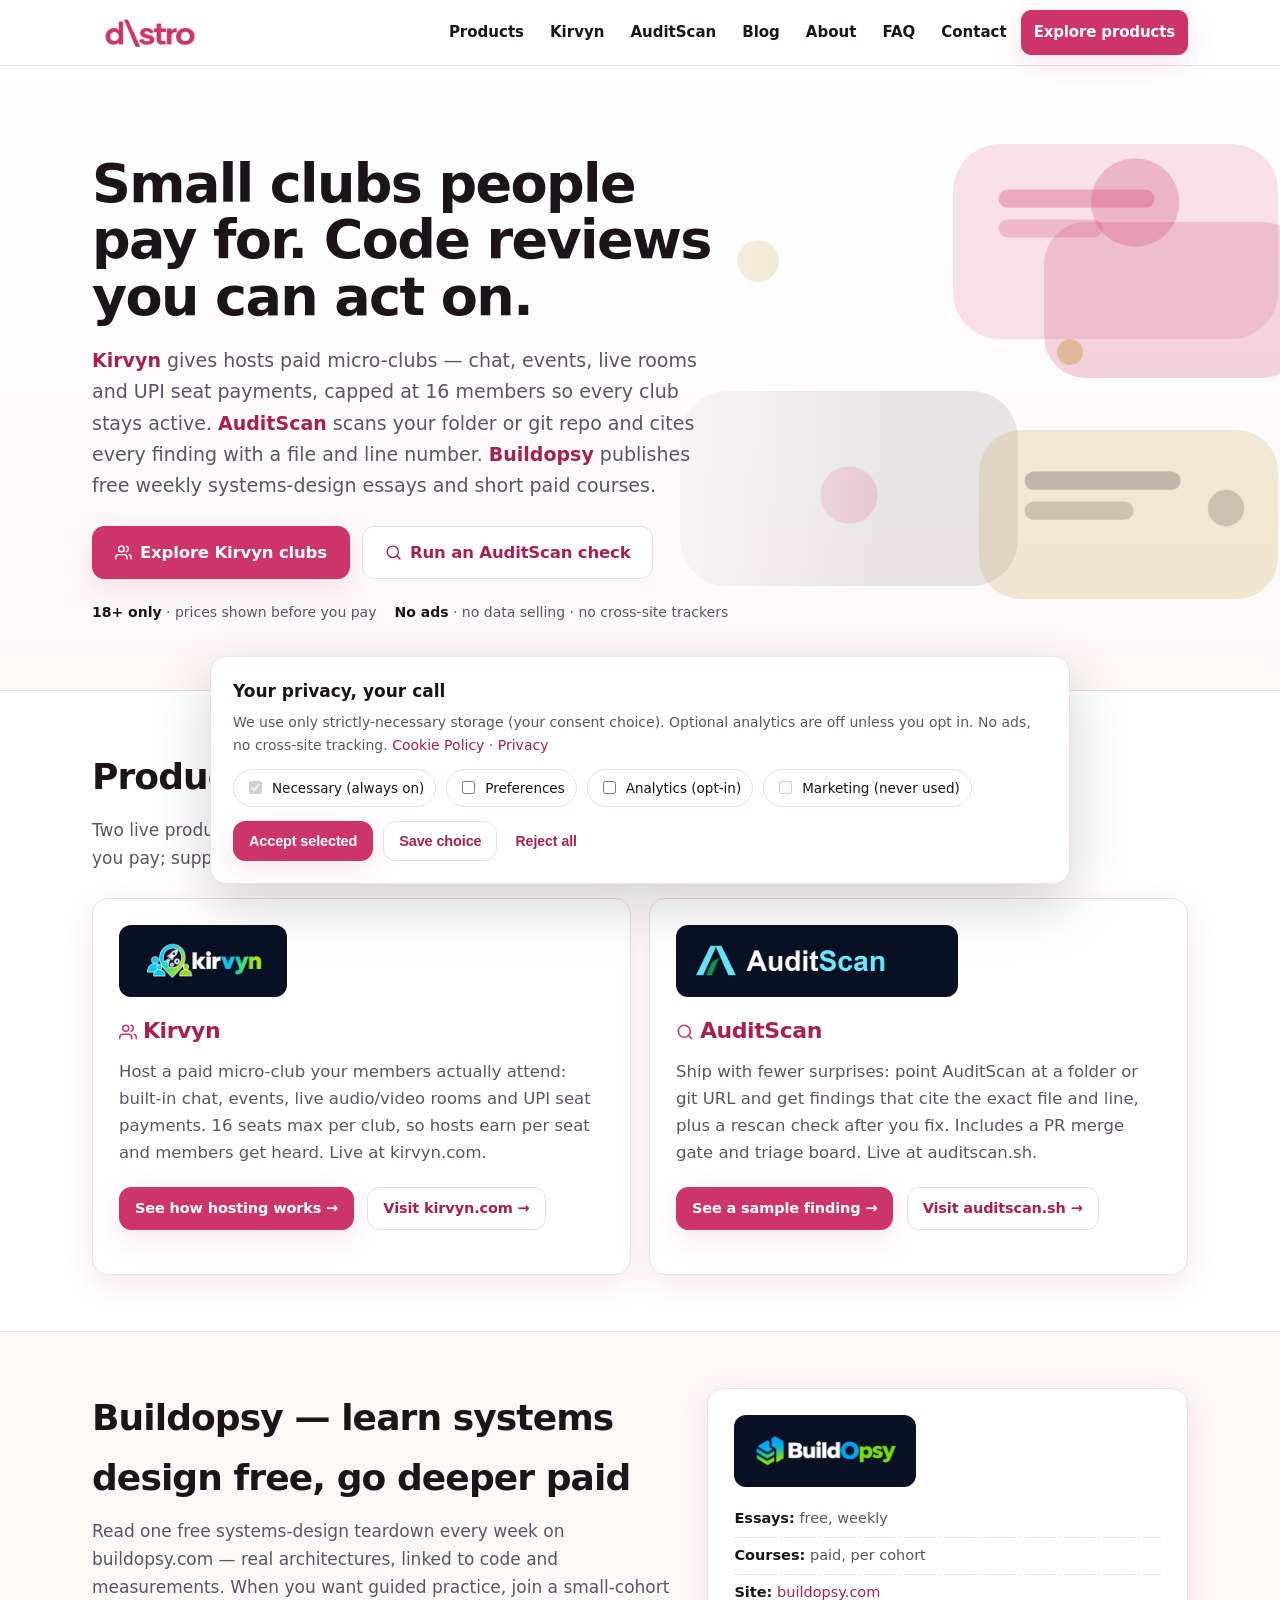
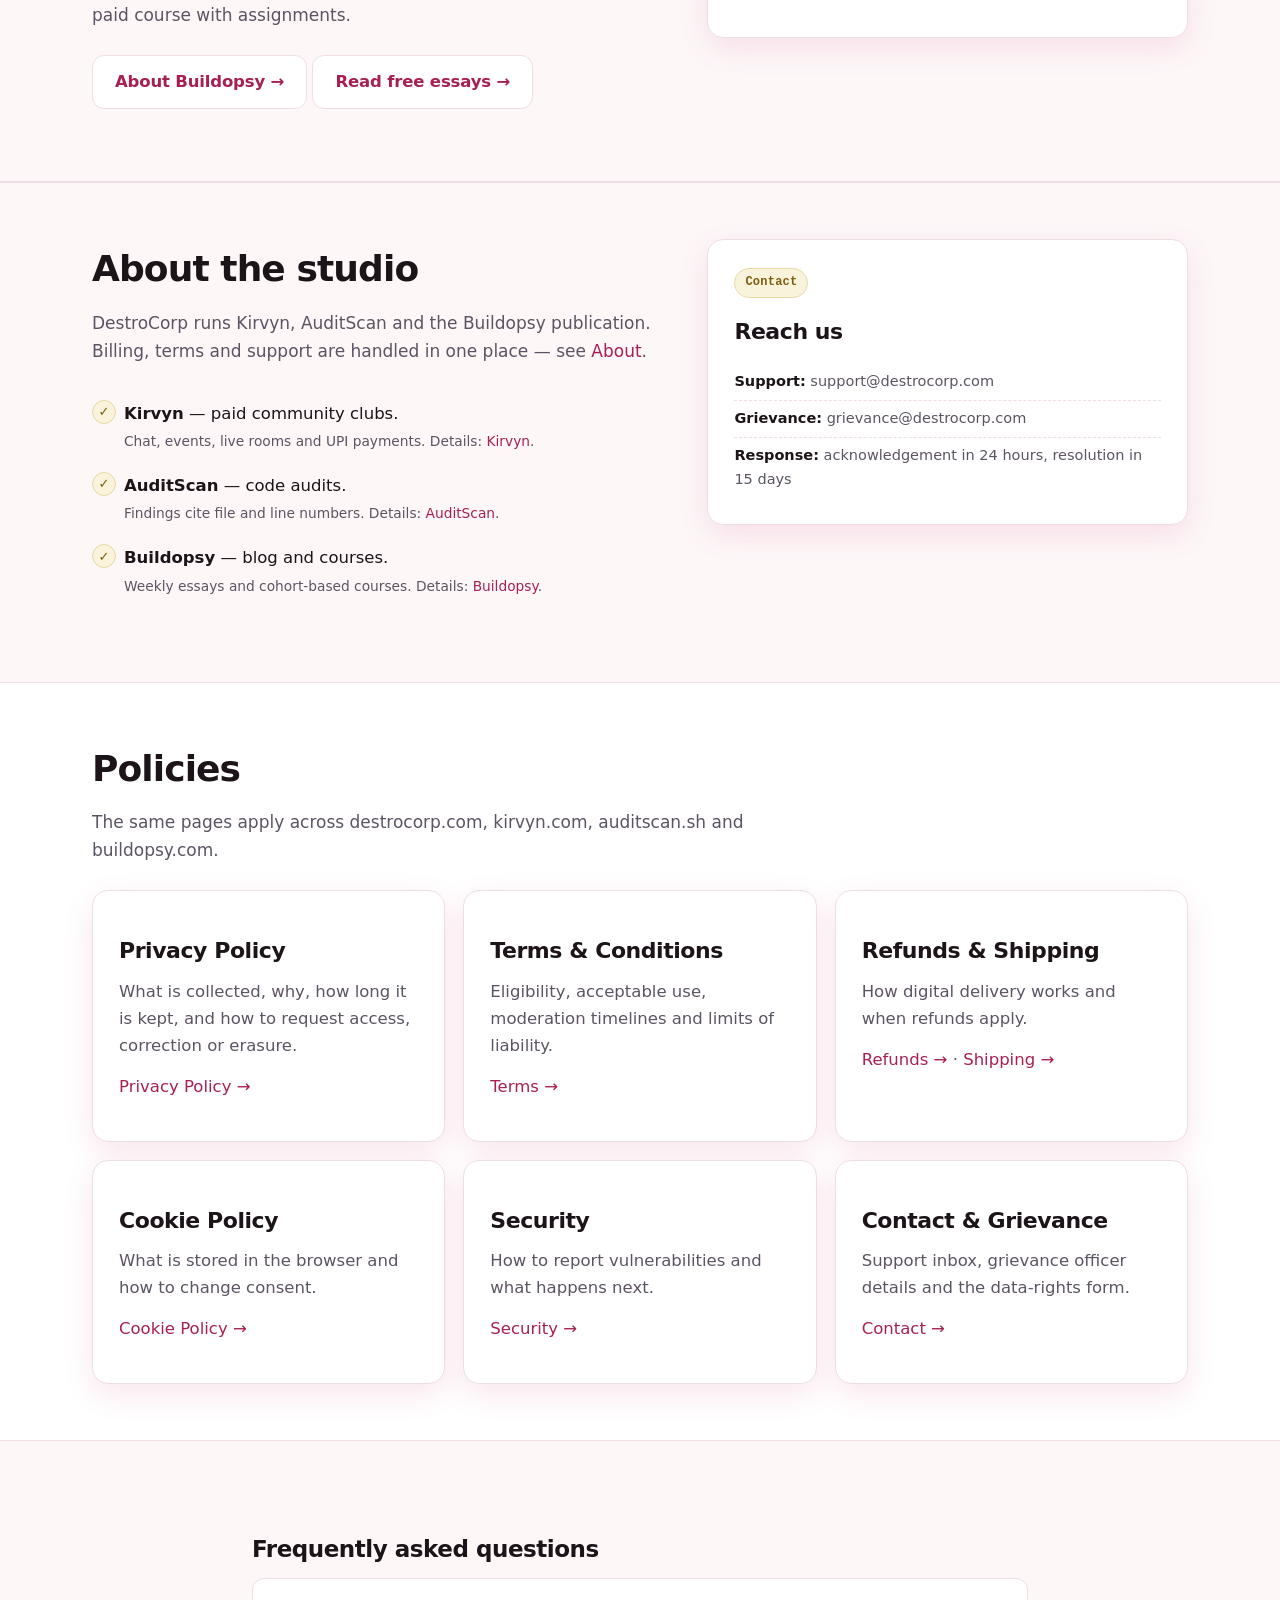
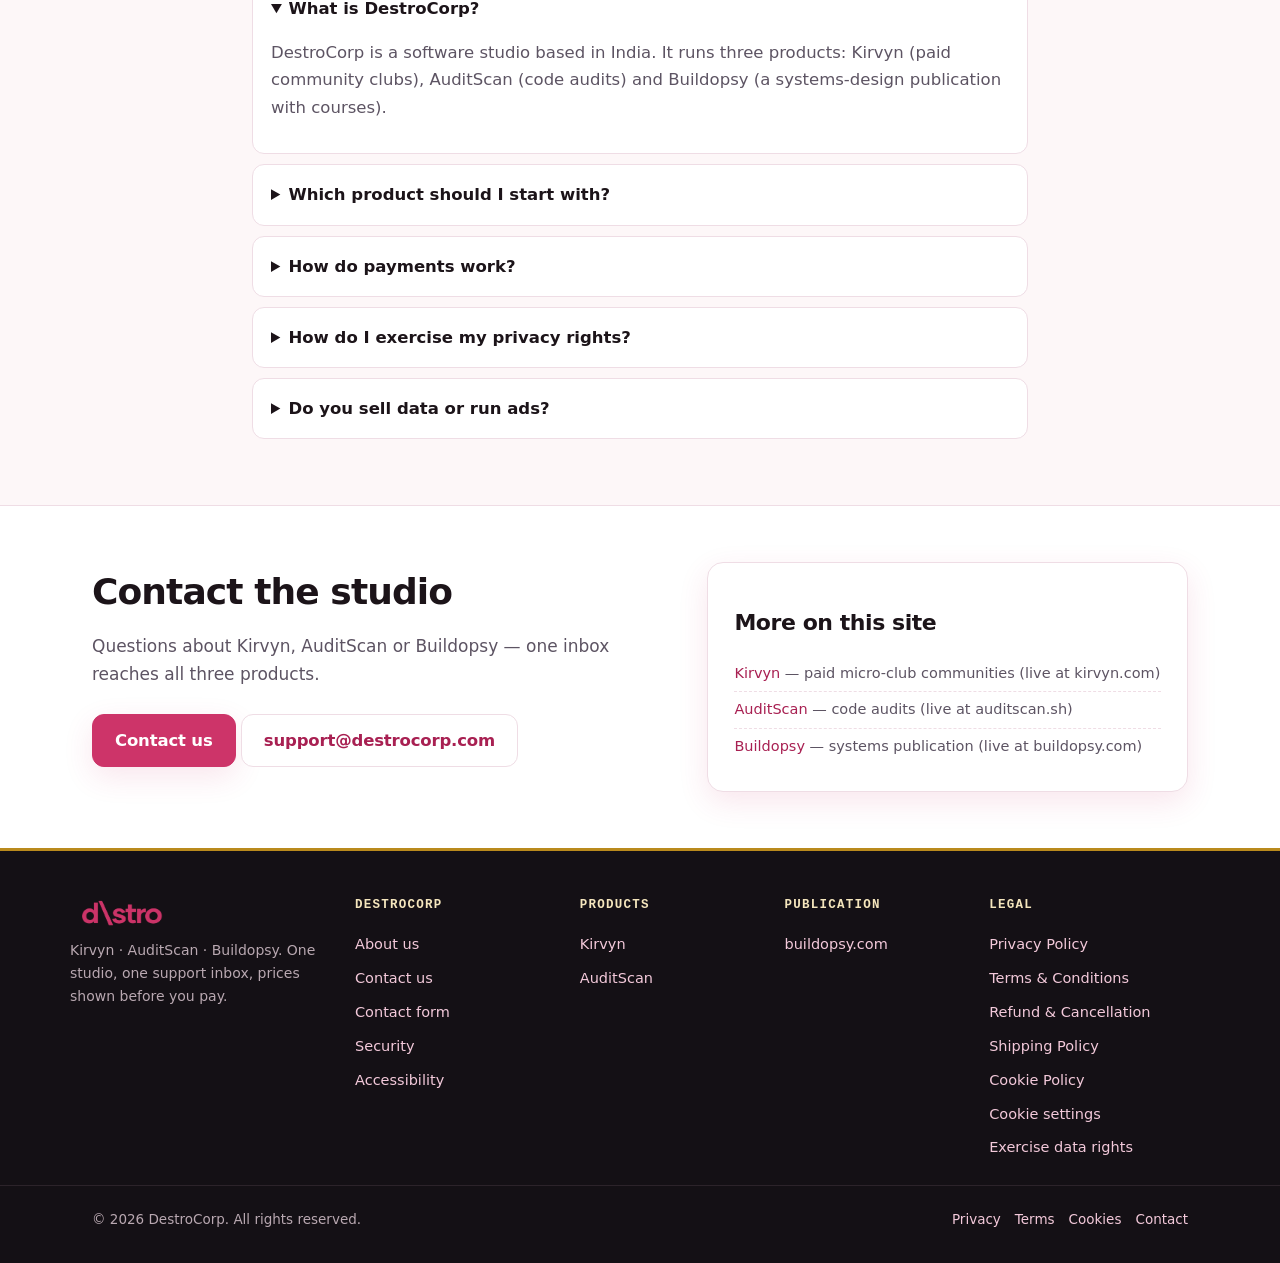
==== commit 1e456f94: "Re-theme to logo rose (#cd3469), rebuild mobile menu and footer, wire Google contact form" ====
--- a/index.html
+++ b/index.html
@@ -4,11 +4,12 @@
 <head>
   <meta charset="utf-8">
   <meta name="viewport" content="width=device-width, initial-scale=1, viewport-fit=cover">
+  <meta name="color-scheme" content="light">
   <title>DestroCorp — Kirvyn &amp; AuditScan</title>
   <meta name="description" content="DestroCorp runs Kirvyn (paid micro-club communities), AuditScan (code audits with file-line evidence) and Buildopsy (systems-design publication and courses).">
   <link rel="canonical" href="https://destrocorp.com/">
   <meta name="robots" content="index, follow, max-image-preview:large, max-snippet:-1">
-  <meta name="theme-color" content="#8c3b5e">
+  <meta name="theme-color" content="#cd3469">
   <meta name="author" content="DestroCorp">
   <meta name="geo.region" content="IN">
   <!-- Open Graph / Twitter (white-hat: absolute URLs, real image) -->
@@ -27,10 +28,11 @@
   <meta name="twitter:image" content="https://destrocorp.com/assets/img/new-img.png">
   <meta name="twitter:image:alt" content="DestroCorp logo">
   <link rel="icon" type="image/png" href="assets/img/new-img.png">
-  <link rel="icon" type="image/png" href="assets/img/logo-512.png">
+  <link rel="icon" type="image/png" sizes="512x512" href="assets/img/logo-512.png">
   <link rel="apple-touch-icon" href="assets/img/logo-512.png">
   <link rel="manifest" href="manifest.webmanifest">
   <link rel="stylesheet" href="assets/css/main.css">
+  <!-- Preload logo to avoid layout shift on all devices -->
   <!-- Structured data: Organization + WebSite + ItemList + FAQ (triple-checked against schema.org) -->
   <script type="application/ld+json">
   {"@context":"https://schema.org","@type":"Organization","name":"DestroCorp","url":"https://destrocorp.com/","logo":"https://destrocorp.com/assets/img/new-img.png","description":"DestroCorp operates Kirvyn, AuditScan and Buildopsy.","email":"support@destrocorp.com","address":{"@type":"PostalAddress","addressCountry":"IN","addressLocality":"India"},"sameAs":[]}
@@ -58,7 +60,7 @@
 <header class="site-header">
   <div class="wrap nav" role="navigation" aria-label="Primary">
     <a class="brandmark" href="index.html" aria-label="DestroCorp home">
-      <img src="assets/img/new-img.png" alt="DestroCorp" width="190" height="38" style="width:auto;height:38px;max-width:220px" />
+      <img src="assets/img/new-img.png" alt="DestroCorp" width="190" height="38" fetchpriority="high" />
     </a>
     <button class="nav-toggle" aria-expanded="false" aria-controls="primary-nav" aria-label="Open menu"><span></span><span></span><span></span></button><nav class="nav-links" id="primary-nav" aria-label="Sections">
       <a href="#brands">Products</a>
@@ -74,56 +76,57 @@
 </header>
 <main id="main">
   <div class="hero hero-kirvyn">
-    <svg class="hero-bg" viewBox="0 0 640 480" aria-hidden="true" focusable="false" preserveAspectRatio="xMaxYMid slice">
+    <svg class="hero-bg" viewBox="0 0 640 480" aria-hidden="true" focusable="false" preserveAspectRatio="xMidYMid slice">
       <g opacity="0.9">
-        <rect x="330" y="60" width="250" height="150" rx="36" fill="#8c3b5e" opacity="0.16"/>
-        <rect x="400" y="120" width="200" height="120" rx="32" fill="#8c3b5e" opacity="0.22"/>
+        <rect x="330" y="60" width="250" height="150" rx="36" fill="#cd3469" opacity="0.16"/>
+        <rect x="400" y="120" width="200" height="120" rx="32" fill="#cd3469" opacity="0.22"/>
         <rect x="120" y="250" width="260" height="150" rx="36" fill="#141015" opacity="0.10"/>
         <rect x="350" y="280" width="230" height="130" rx="32" fill="#b98a1d" opacity="0.20"/>
-        <circle cx="470" cy="105" r="34" fill="#8c3b5e" opacity="0.28"/>
+        <circle cx="470" cy="105" r="34" fill="#cd3469" opacity="0.28"/>
         <circle cx="180" cy="150" r="16" fill="#b98a1d" opacity="0.35"/>
-        <circle cx="250" cy="330" r="22" fill="#8c3b5e" opacity="0.20"/>
+        <circle cx="250" cy="330" r="22" fill="#cd3469" opacity="0.20"/>
         <circle cx="540" cy="340" r="14" fill="#141015" opacity="0.18"/>
         <circle cx="420" cy="220" r="10" fill="#b98a1d" opacity="0.4"/>
-        <rect x="365" y="95" width="120" height="14" rx="7" fill="#8c3b5e" opacity="0.35"/>
-        <rect x="365" y="118" width="80" height="14" rx="7" fill="#8c3b5e" opacity="0.25"/>
+        <rect x="365" y="95" width="120" height="14" rx="7" fill="#cd3469" opacity="0.35"/>
+        <rect x="365" y="118" width="80" height="14" rx="7" fill="#cd3469" opacity="0.25"/>
         <rect x="385" y="312" width="120" height="14" rx="7" fill="#141015" opacity="0.25"/>
         <rect x="385" y="335" width="84" height="14" rx="7" fill="#141015" opacity="0.18"/>
       </g>
     </svg>
     <div class="wrap">
       <div class="hero-copy">
-        <h1>Kirvyn &amp; AuditScan — <span>by DestroCorp.</span></h1>
-        <p class="lead"><a href="brands/kirvyn.html"><strong>Kirvyn</strong></a> runs paid community clubs on kirvyn.com. <a href="brands/auditscan.html"><strong>AuditScan</strong></a> reviews code on auditscan.sh. <a href="brands/buildopsy.html"><strong>Buildopsy</strong></a> is our blog with systems-design essays and courses.</p>
+        <h1>Small clubs people pay for. Code reviews you can act on.</h1>
+        <p class="lead"><a href="brands/kirvyn.html"><strong>Kirvyn</strong></a> gives hosts paid micro-clubs — chat, events, live rooms and UPI seat payments, capped at 16 members so every club stays active. <a href="brands/auditscan.html"><strong>AuditScan</strong></a> scans your folder or git repo and cites every finding with a file and line number. <a href="brands/buildopsy.html"><strong>Buildopsy</strong></a> publishes free weekly systems-design essays and short paid courses.</p>
         <div class="hero-cta">
-          <a class="btn" href="brands/kirvyn.html">Kirvyn</a>
-          <a class="btn btn-ghost" href="brands/auditscan.html">AuditScan</a>
+          <a class="btn" href="brands/kirvyn.html"><svg class="icon" viewBox="0 0 24 24" aria-hidden="true"><path d="M17 21v-2a4 4 0 0 0-4-4H5a4 4 0 0 0-4 4v2"/><circle cx="9" cy="7" r="4"/><path d="M23 21v-2a4 4 0 0 0-3-3.87"/><path d="M16 3.13a4 4 0 0 1 0 7.75"/></svg>Explore Kirvyn clubs</a>
+          <a class="btn btn-ghost" href="brands/auditscan.html"><svg class="icon" viewBox="0 0 24 24" aria-hidden="true"><circle cx="11" cy="11" r="8"/><path d="m21 21-4.3-4.3"/></svg>Run an AuditScan check</a>
         </div>
+        <p class="trust"><span><strong>18+ only</strong> · prices shown before you pay</span><span><strong>No ads</strong> · no data selling · no cross-site trackers</span></p>
       </div>
     </div>
   </div>
 
   <section class="block" id="brands" aria-labelledby="brands-h">
     <div class="wrap">
-      <h2 class="sec" id="brands-h">Products</h2>
-      <p class="sec-sub">Two products, each with its own site and detail page.</p>
+      <h2 class="sec" id="brands-h">Products that pay for themselves</h2>
+      <p class="sec-sub">Two live products, each with its own site and a detail page here. Prices are shown before you pay; support is one inbox for everything.</p>
       <div class="grid cols2">
         <article class="card" id="kirvyn">
           <div class="logo-row">
             <img src="assets/img/brands/kirvyn-logo.png" alt="Kirvyn logo" width="120" height="60" loading="lazy">
           </div>
-          <h3><a href="brands/kirvyn.html">Kirvyn</a></h3>
-          <p>Paid community clubs with chat, events, live rooms and UPI payments. Each club is capped at 16 seats. Live at kirvyn.com.</p>
-          <p style="margin-top:16px"><a class="btn btn-sm" href="brands/kirvyn.html">Product details →</a>
+          <h3><svg class="icon" viewBox="0 0 24 24" aria-hidden="true"><path d="M17 21v-2a4 4 0 0 0-4-4H5a4 4 0 0 0-4 4v2"/><circle cx="9" cy="7" r="4"/><path d="M23 21v-2a4 4 0 0 0-3-3.87"/><path d="M16 3.13a4 4 0 0 1 0 7.75"/></svg><a href="brands/kirvyn.html">Kirvyn</a></h3>
+          <p>Host a paid micro-club your members actually attend: built-in chat, events, live audio/video rooms and UPI seat payments. 16 seats max per club, so hosts earn per seat and members get heard. Live at kirvyn.com.</p>
+          <p style="margin-top:16px"><a class="btn btn-sm" href="brands/kirvyn.html">See how hosting works →</a>
           <a class="btn btn-sm btn-ghost" href="https://kirvyn.com" rel="noopener">Visit kirvyn.com →</a></p>
         </article>
         <article class="card" id="auditscan">
           <div class="logo-row">
             <img src="assets/img/brands/auditscan-logo.png" alt="AuditScan logo" width="120" height="60" loading="lazy">
           </div>
-          <h3><a href="brands/auditscan.html">AuditScan</a></h3>
-          <p>Code audits for folders and git repos. Each finding cites a file and line number, with rescan checks. Live at auditscan.sh.</p>
-          <p style="margin-top:16px"><a class="btn btn-sm" href="brands/auditscan.html">Product details →</a>
+          <h3><svg class="icon" viewBox="0 0 24 24" aria-hidden="true"><circle cx="11" cy="11" r="8"/><path d="m21 21-4.3-4.3"/></svg><a href="brands/auditscan.html">AuditScan</a></h3>
+          <p>Ship with fewer surprises: point AuditScan at a folder or git URL and get findings that cite the exact file and line, plus a rescan check after you fix. Includes a PR merge gate and triage board. Live at auditscan.sh.</p>
+          <p style="margin-top:16px"><a class="btn btn-sm" href="brands/auditscan.html">See a sample finding →</a>
           <a class="btn btn-sm btn-ghost" href="https://auditscan.sh" rel="noopener">Visit auditscan.sh →</a></p>
         </article>
       </div>
@@ -133,10 +136,10 @@
   <section class="block alt" id="publication" aria-labelledby="publication-h">
     <div class="wrap split">
       <div>
-        <h2 class="sec" id="publication-h">Buildopsy — blog &amp; courses</h2>
-        <p class="sec-sub">Buildopsy is our publication on buildopsy.com: free weekly essays on systems design, plus short paid courses run in cohorts.</p>
+        <h2 class="sec" id="publication-h">Buildopsy — learn systems design free, go deeper paid</h2>
+        <p class="sec-sub">Read one free systems-design teardown every week on buildopsy.com — real architectures, linked to code and measurements. When you want guided practice, join a small-cohort paid course with assignments.</p>
         <p><a class="btn btn-ghost" href="brands/buildopsy.html">About Buildopsy →</a>
-        <a class="btn btn-ghost" href="https://buildopsy.com" rel="noopener">Visit buildopsy.com →</a></p>
+        <a class="btn btn-ghost" href="https://buildopsy.com" rel="noopener">Read free essays →</a></p>
       </div>
       <aside class="card" aria-label="About Buildopsy">
         <div class="logo-row">
@@ -209,7 +212,7 @@
         <a class="btn btn-ghost" href="mailto:support@destrocorp.com">support@destrocorp.com</a></p>
       </div>
       <div class="card">
-        <h3>Product pages on this site</h3>
+        <h3>More on this site</h3>
         <ul class="meta-list">
           <li><a href="brands/kirvyn.html">Kirvyn</a> — paid micro-club communities (live at kirvyn.com)</li>
           <li><a href="brands/auditscan.html">AuditScan</a> — code audits (live at auditscan.sh)</li>
@@ -222,11 +225,16 @@
 
 <footer class="site" role="contentinfo">
   <div class="wrap foot-grid">
+    <div class="foot-brand">
+      <a class="brandmark" href="index.html" aria-label="DestroCorp home" style="color:#fff"><img src="assets/img/new-img.png" alt="DestroCorp" width="160" height="34" loading="lazy"></a>
+      <p>Kirvyn · AuditScan · Buildopsy. One studio, one support inbox, prices shown before you pay.</p>
+    </div>
     <div>
       <h4>DestroCorp</h4>
       <ul>
         <li><a href="about.html">About us</a></li>
         <li><a href="contact.html">Contact us</a></li>
+        <li><a href="https://forms.gle/A5ELMMrSGKV3499J6" rel="noopener">Contact form</a></li>
         <li><a href="security.html">Security</a></li>
         <li><a href="accessibility.html">Accessibility</a></li>
       </ul>
@@ -241,7 +249,6 @@
     <div>
       <h4>Publication</h4>
       <ul>
-        <li><a href="brands/buildopsy.html">Buildopsy</a></li>
         <li><a href="https://buildopsy.com" rel="noopener">buildopsy.com</a></li>
       </ul>
     </div>
@@ -260,6 +267,7 @@
   </div>
   <div class="foot-base"><div class="wrap">
     <p>© <span data-year>2026</span> DestroCorp. All rights reserved.</p>
+    <nav aria-label="Legal"><a href="privacy.html">Privacy</a><a href="terms.html">Terms</a><a href="cookies.html">Cookies</a><a href="contact.html">Contact</a></nav>
     </div></div>
 </footer>
 
--- a/assets/css/main.css
+++ b/assets/css/main.css
@@ -1,18 +1,17 @@
 /* DestroCorp design system — zero dependencies, zero external requests.
-   License: proprietary to DestroCorp, hand-written. No third-party code.
-   Single maroon + gold light theme. */
+   Hand-written CSS. Light theme: logo rose (#cd3469) + gold. Fully responsive. */
 :root{
   color-scheme:light;
-  --bg:#ffffff; --bg-alt:#faf6f3; --card:#ffffff;
-  --ink:#1c1419; --muted:#5d5463; --line:#e8dee4;
-  --brand:#8c3b5e; --brand-dark:#6e2c48; --brand-soft:#f9eff3;
-  --accent:#8c3b5e; --accent-ink:#ffffff; --accent-soft:#f8edf2;
+  --bg:#ffffff; --bg-alt:#fdf7f8; --card:#ffffff;
+  --ink:#1c1419; --muted:#5d5463; --line:#efdde5;
+  --brand:#cd3469; --brand-dark:#a82052; --brand-soft:#fdeef4;
+  --accent:#cd3469; --accent-ink:#ffffff; --accent-soft:#fdeef4;
   --gold:#b98a1d; --gold-dark:#7d5c0e; --gold-soft:#faf3dc; --gold-line:#e7d9a8;
-  --link:#8c3b5e;
-  --code-bg:#f3ecef; --notice-bg:var(--gold-soft); --notice-line:var(--gold-line);
+  --link:#a82052;
+  --code-bg:#f9e9f0; --notice-bg:var(--gold-soft); --notice-line:var(--gold-line);
   --hero-a:var(--brand-soft); --hero-b:var(--gold-soft);
   --input-bg:#ffffff; --prose:#3a3238;
-  --shadow:0 10px 30px rgba(140,59,94,.10);
+  --shadow:0 10px 30px rgba(205,52,105,.12);
   --font:ui-sans-serif,system-ui,-apple-system,"Segoe UI",Roboto,"Helvetica Neue",Arial,"Noto Sans",sans-serif;
   --mono:ui-monospace,SFMono-Regular,Menlo,Consolas,"Liberation Mono",monospace;
   --radius:16px; --radius-sm:10px;
@@ -26,43 +25,54 @@
 a{color:var(--link);text-decoration:none}
 a:hover{text-decoration:underline}
 a:focus-visible,button:focus-visible,input:focus-visible,select:focus-visible,textarea:focus-visible,summary:focus-visible{outline:3px solid var(--gold);outline-offset:2px;border-radius:6px}
-.wrap{max-width:1140px;margin:0 auto;padding:0 22px}
+.wrap{max-width:1140px;margin:0 auto;padding:0 22px;min-width:0}
 /* skip link */
 .skip{position:absolute;left:-9999px;top:0;background:var(--ink);color:#fff;padding:10px 16px;z-index:200;border-radius:0 0 10px 0}
 .skip:focus{left:0}
-/* header */
-.site-header{position:sticky;top:0;z-index:50;background:rgba(255,255,255,.94);backdrop-filter:blur(10px);border-bottom:1px solid var(--line)}
-.nav{display:flex;align-items:center;gap:12px;padding:11px 0;flex-wrap:wrap}
-.brandmark{display:flex;align-items:center;gap:11px;color:var(--ink);font-weight:800;font-size:21px;letter-spacing:-.02em}
+/* ---------- header (responsive, no-break) ---------- */
+.site-header{position:sticky;top:0;z-index:50;background:#fff;color:var(--ink);border-bottom:1px solid var(--line);padding-top:env(safe-area-inset-top)}
+.nav{display:flex;align-items:center;gap:10px;padding-top:10px;padding-bottom:10px;flex-wrap:wrap}
+.brandmark{display:flex;align-items:center;gap:11px;color:var(--ink);font-weight:800;font-size:21px;letter-spacing:-.02em;min-width:0;margin-right:auto;text-decoration:none}
 .brandmark:hover{text-decoration:none;color:var(--ink)}
-.brandmark img{width:44px;height:44px;display:block}
+.brandmark img{display:block;height:38px;width:auto;max-width:min(200px,55vw);object-fit:contain}
 .brandmark small{display:block;font-size:11px;font-weight:700;color:var(--gold-dark);letter-spacing:.16em;text-transform:uppercase}
-.nav-toggle{display:none;background:#fff;border:1px solid var(--line);border-radius:10px;padding:9px 11px;margin-left:auto;cursor:pointer;line-height:0}
-.nav-toggle span{display:block;width:22px;height:2px;background:var(--ink);margin:5px 0;border-radius:2px}
+.nav-toggle{display:none;align-items:center;justify-content:center;flex-direction:column;gap:0;background:#fff;border:1px solid var(--line);border-radius:10px;width:44px;height:44px;min-width:44px;min-height:44px;margin-left:8px;cursor:pointer;line-height:0;flex-shrink:0}
+.nav-toggle span{display:block;width:22px;height:2px;background:var(--ink);margin:2.5px 0;border-radius:2px;transition:transform .18s ease,opacity .18s ease}
 .nav-toggle[aria-expanded="true"] span:nth-child(1){transform:translateY(7px) rotate(45deg)}
 .nav-toggle[aria-expanded="true"] span:nth-child(2){opacity:0}
 .nav-toggle[aria-expanded="true"] span:nth-child(3){transform:translateY(-7px) rotate(-45deg)}
-.nav-links{margin-left:auto;display:flex;gap:4px;align-items:center;flex-wrap:wrap}
-.nav-links a{color:var(--ink);font-weight:600;font-size:15px;padding:9px 13px;border-radius:10px}
+.nav-links{margin-left:auto;display:flex;gap:2px;align-items:center;flex-wrap:wrap;min-width:0}
+.nav-links a{color:var(--ink);font-weight:600;font-size:15px;padding:9px 12px;border-radius:10px;white-space:nowrap}
 .nav-links a:visited{color:var(--ink)}
 .nav-links a:hover{background:var(--accent-soft);color:var(--ink);text-decoration:none;box-shadow:inset 0 -2px 0 var(--accent)}
 .nav-links a:active{transform:translateY(1px)}
-.nav-links a:focus-visible{outline:3px solid var(--gold);outline-offset:1px}
+.nav-links a[aria-current="page"]{background:var(--accent-soft);box-shadow:inset 0 -2px 0 var(--accent)}
 /* buttons */
-.btn{display:inline-block;background:var(--accent);color:var(--accent-ink)!important;font-weight:800;letter-spacing:-.01em;padding:12px 22px;border-radius:12px;border:1px solid var(--accent);box-shadow:var(--shadow)}
+.btn{display:inline-flex;align-items:center;justify-content:center;gap:8px;background:var(--accent);color:var(--accent-ink)!important;font-weight:800;letter-spacing:-.01em;padding:12px 22px;min-height:44px;border-radius:12px;border:1px solid var(--accent);box-shadow:var(--shadow);text-decoration:none}
 .btn:hover{background:var(--brand-dark);text-decoration:none}
 .btn-ghost{background:#fff;color:var(--brand-dark)!important;border:1px solid var(--line);box-shadow:none}
 .btn-ghost:hover{border-color:var(--accent);background:var(--accent-soft)}
-.btn-sm{padding:9px 15px;font-size:14.5px}
+.btn-sm{padding:9px 15px;font-size:14.5px;min-height:40px}
+/* Lucide inline icons (free, ISC) — no external fetch */
+.icon{width:18px;height:18px;min-width:18px;min-height:18px;vertical-align:-3px;stroke:currentColor;fill:none;stroke-width:2;stroke-linecap:round;stroke-linejoin:round}
+.btn .icon{width:17px;height:17px;min-width:17px;min-height:17px}
+.card h3 .icon,.sec-head .icon{color:var(--brand);margin-right:6px}
+.meta-list .icon{width:15px;height:15px;min-width:15px;color:var(--gold-dark);margin-right:6px;vertical-align:-2px}
 /* hero */
-.hero{padding:64px 0 36px;background:radial-gradient(900px 340px at 18% 0%,var(--hero-a),transparent),radial-gradient(700px 300px at 90% 10%,var(--hero-b),transparent),linear-gradient(#fff,var(--bg-alt));border-bottom:1px solid var(--line)}
+.hero{position:relative;overflow:hidden;padding:72px 0 52px;background:linear-gradient(#fff,var(--bg-alt));border-bottom:1px solid var(--line)}
 .eyebrow{display:inline-block;font-family:var(--mono);font-size:12.5px;font-weight:700;letter-spacing:.04em;color:var(--gold-dark);background:#fff;border:1px solid var(--gold-line);padding:6px 12px;border-radius:999px}
-.hero h1{font-size:clamp(36px,5.6vw,60px);line-height:1.02;margin:18px 0 14px;font-weight:800;letter-spacing:-.03em}
+.hero h1{font-size:clamp(34px,4.8vw,54px);line-height:1.05;margin:18px 0 14px;font-weight:800;letter-spacing:-.03em}
 .hero h1 span{color:var(--accent)}
 .lead{font-size:19px;color:var(--muted);max-width:720px}
 .hero-cta{display:flex;gap:12px;flex-wrap:wrap;margin-top:24px}
 .trust{display:flex;gap:10px 18px;flex-wrap:wrap;margin-top:22px;font-size:14px;color:var(--muted)}
 .trust strong{color:var(--ink)}
+/* hero decorative backdrop: crisp right on desktop, quiet behind text on phones */
+.hero-bg{position:absolute;top:0;right:0;bottom:0;height:100%;width:min(58%,680px);pointer-events:none;
+  -webkit-mask-image:linear-gradient(to right,transparent 0%,#000 45%);
+  mask-image:linear-gradient(to right,transparent 0%,#000 45%)}
+.hero .wrap{position:relative;z-index:1}
+.hero-copy{max-width:640px;position:relative;z-index:1}
 /* sections */
 section.block{padding:56px 0}
 section.block.alt{background:var(--bg-alt);border-top:1px solid var(--line);border-bottom:1px solid var(--line)}
@@ -73,28 +83,29 @@
 .grid.cols3{grid-template-columns:repeat(3,1fr)}
 .grid.cols2{grid-template-columns:repeat(2,1fr)}
 @media(max-width:900px){.grid.cols3,.grid.cols2{grid-template-columns:1fr}}
-.card{background:var(--card);border:1px solid var(--line);border-radius:var(--radius);padding:26px;box-shadow:var(--shadow)}
+.card{background:var(--card);border:1px solid var(--line);border-radius:var(--radius);padding:26px;box-shadow:var(--shadow);min-width:0;overflow-wrap:break-word}
 .card h3{margin:16px 0 8px;font-size:22px;font-weight:800;letter-spacing:-.02em}
 .card h3,.card h3 small{color:var(--ink)}
 .card p{color:var(--muted);margin:0 0 14px}
+.card p .btn{display:inline-flex;margin:4px 8px 4px 0}
 .card .logo-row{display:flex;align-items:center;gap:12px;flex-wrap:wrap}
 .card .logo-row img{height:72px;width:auto;max-width:100%;object-fit:contain;display:block;background:#081224;border-radius:12px;padding:8px 14px}
-.tag{display:inline-block;font-family:var(--mono);font-size:12px;font-weight:700;letter-spacing:.02em;padding:4px 10px;border-radius:999px;background:var(--gold-soft);color:var(--gold-dark);border:1px solid var(--gold-line)}
+.tag{display:inline-flex;align-items:center;gap:6px;font-family:var(--mono);font-size:12px;font-weight:700;letter-spacing:.02em;padding:4px 10px;border-radius:999px;background:var(--gold-soft);color:var(--gold-dark);border:1px solid var(--gold-line)}
 .meta-list{list-style:none;padding:0;margin:14px 0 0;font-size:14.5px;color:var(--muted)}
-.meta-list li{padding:5px 0;border-top:1px dashed var(--line);overflow-wrap:anywhere}
+.meta-list li{padding:6px 0;border-top:1px dashed var(--line);overflow-wrap:anywhere}
 .meta-list li:first-child{border-top:0}
 .meta-list strong{color:var(--ink)}
 /* split */
 .split{display:grid;grid-template-columns:1.1fr .9fr;gap:28px;align-items:start}
 @media(max-width:900px){.split{grid-template-columns:1fr}}
 .check{list-style:none;padding:0;margin:18px 0}
-.check li{padding:9px 0 9px 32px;position:relative;color:var(--ink)}
+.check li{padding:9px 0 9px 32px;position:relative;color:var(--ink);overflow-wrap:break-word}
 .check li::before{content:"✓";position:absolute;left:0;top:9px;width:22px;height:22px;border-radius:50%;background:var(--gold-soft);color:var(--gold-dark);font-weight:800;font-size:13px;display:flex;align-items:center;justify-content:center;border:1px solid var(--gold-line)}
 .check small{color:var(--muted)}
 /* stats */
 .stats{display:grid;grid-template-columns:repeat(4,1fr);gap:14px;margin-top:26px}
 @media(max-width:900px){.stats{grid-template-columns:repeat(2,1fr)}}
-.stat{border:1px solid var(--line);border-radius:var(--radius-sm);padding:16px;background:#fff}
+.stat{border:1px solid var(--line);border-radius:var(--radius-sm);padding:16px;background:#fff;min-width:0}
 .stat b{font-size:26px;display:block;color:var(--brand-dark);font-weight:800;letter-spacing:-.02em}
 .stat span{font-size:13.5px;color:var(--muted)}
 /* table */
@@ -106,100 +117,117 @@
 tr:last-child td{border-bottom:0}
 /* faq */
 details.faq{border:1px solid var(--line);border-radius:12px;background:#fff;padding:16px 18px;margin:10px 0}
-details.faq summary{cursor:pointer;font-weight:700;color:var(--ink)}
+details.faq summary{cursor:pointer;font-weight:700;color:var(--ink);min-height:24px}
 details.faq p{color:var(--muted)}
 /* legal */
-.prose{max-width:820px;overflow-wrap:break-word}
+.prose{max-width:820px;overflow-wrap:break-word;min-width:0}
 .prose h2{margin-top:34px;font-size:23px;font-weight:800;letter-spacing:-.02em;color:var(--ink)}
 .prose h3{margin-top:24px;font-size:17px;color:var(--ink)}
 .prose p,.prose li{color:var(--prose)}
 .prose ul{padding-left:20px}
-.brand-hero{background:#081224;border-radius:14px;padding:12px 16px;max-width:min(340px,100%);height:auto;display:block}
-.notice{border:1px solid var(--notice-line);background:var(--notice-bg);border-radius:12px;padding:14px 16px;font-size:14.5px;color:var(--prose)}
+.brand-hero{background:#081224;border-radius:14px;padding:12px 16px;width:100%;max-width:min(340px,100%);height:auto;display:block}
+.notice{border:1px solid var(--notice-line);background:var(--notice-bg);border-radius:12px;padding:14px 16px;font-size:14.5px;color:var(--prose);overflow-wrap:break-word}
 code{background:var(--code-bg);padding:2px 7px;border-radius:6px;font-family:var(--mono);font-size:.9em;color:var(--ink);overflow-wrap:anywhere}
-/* footer (deep-navy, constant) */
-footer.site{border-top:3px solid var(--gold);background:#141015;color:#e8dce2;margin-top:0}
-footer.site a{color:#f3c9da}
-.foot-grid{display:grid;grid-template-columns:1.3fr 1fr 1fr 1fr;gap:24px;padding:44px 0 20px}
-@media(max-width:900px){.foot-grid{grid-template-columns:1fr 1fr}}
-@media(max-width:560px){.foot-grid{grid-template-columns:1fr}}
+/* ---------- footer (never breaks) ---------- */
+footer.site{border-top:3px solid var(--gold);background:#141015;color:#e8dce2;margin-top:0;padding-bottom:env(safe-area-inset-bottom)}
+footer.site a{color:#f3c9da;overflow-wrap:anywhere}
+footer.site a:hover{color:#fff}
+.foot-grid{display:grid;grid-template-columns:1.3fr 1fr .9fr .9fr 1.1fr;gap:28px 24px;padding:44px 0 20px}
 footer.site h4{color:#f5e6bd;font-family:var(--mono);font-size:12.5px;letter-spacing:.1em;text-transform:uppercase;margin:0 0 12px}
 footer.site ul{list-style:none;padding:0;margin:0}
-footer.site li{margin:7px 0;font-size:14.5px}
+footer.site li{margin:0;font-size:14.5px}
+footer.site li a{display:inline-block;padding:5px 0;min-height:32px}
+.foot-brand p{font-size:14px;color:#b9a8b1;margin:10px 0;max-width:30ch}
+.foot-brand img{height:34px;width:auto;max-width:180px;display:block}
 .foot-base{border-top:1px solid #2c232a;padding:16px 0 26px;font-size:13.5px;color:#b9a8b1}
+.foot-base .wrap{display:flex;flex-wrap:wrap;gap:6px 20px;align-items:center;justify-content:space-between}
 .foot-base p{margin:6px 0}
+.foot-base nav{display:flex;flex-wrap:wrap;gap:4px 14px}
+.foot-base nav a{padding:4px 0}
 /* cookie banner */
-#consent{position:fixed;left:16px;right:16px;bottom:16px;z-index:100;display:none}
+#consent{position:fixed;left:16px;right:16px;bottom:16px;z-index:100;display:none;padding-bottom:env(safe-area-inset-bottom)}
 #consent.show{display:block}
-.consent-card{max-width:860px;margin:0 auto;background:#fff;border:1px solid var(--line);border-radius:16px;box-shadow:0 20px 60px rgba(0,0,0,.18);padding:20px 22px}
+.consent-card{max-width:860px;margin:0 auto;background:#fff;border:1px solid var(--line);border-radius:16px;box-shadow:0 20px 60px rgba(0,0,0,.18);padding:20px 22px;max-height:min(70vh,520px);overflow:auto}
 .consent-card h2{font-size:17px;margin:0 0 6px;color:var(--ink)}
 .consent-card p{font-size:14px;color:var(--muted);margin:0 0 12px}
 .consent-row{display:flex;gap:10px;flex-wrap:wrap;align-items:center}
 .consent-row label{font-size:13.5px;display:flex;gap:7px;align-items:center;border:1px solid var(--line);padding:7px 11px;border-radius:999px;color:var(--ink)}
-.link-btn{background:none;border:0;color:var(--link);font-weight:700;cursor:pointer;font-size:14px;padding:8px}
+.link-btn{background:none;border:0;color:var(--link);font-weight:700;cursor:pointer;font-size:14px;padding:12px 8px;min-height:44px}
 /* breadcrumb */
-.crumb{font-size:13.5px;color:var(--muted);margin:22px 0 0}
+.crumb{font-size:13.5px;color:var(--muted);margin:22px 0 0;overflow-wrap:break-word}
 .crumb a{color:var(--muted)}
-.page-title{font-size:clamp(32px,4.6vw,46px);font-weight:800;letter-spacing:-.025em;margin:10px 0 8px;line-height:1.08;color:var(--ink)}
+.page-title{font-size:clamp(30px,4.6vw,46px);font-weight:800;letter-spacing:-.025em;margin:10px 0 8px;line-height:1.1;color:var(--ink);overflow-wrap:break-word}
 .updated{font-size:13.5px;color:var(--muted)}
-/* contact form (mailto, no backend) */
-.form{border:1px solid var(--line);border-radius:var(--radius);background:#fff;padding:24px}
+/* contact form */
+.form{border:1px solid var(--line);border-radius:var(--radius);background:#fff;padding:24px;min-width:0}
 .form label{display:block;font-weight:700;font-size:14px;margin:14px 0 6px;color:var(--ink)}
-.form input,.form select,.form textarea{width:100%;background:var(--input-bg);color:var(--ink);border:1px solid var(--line);border-radius:10px;padding:11px 13px;font:inherit;font-size:16px}
-.form textarea{min-height:130px}
+.form input,.form select,.form textarea{width:100%;max-width:100%;background:var(--input-bg);color:var(--ink);border:1px solid var(--line);border-radius:10px;padding:11px 13px;font:inherit;font-size:16px}
+.form textarea{min-height:130px;resize:vertical}
 .form small{color:var(--muted)}
-/* hero with Kirvyn backdrop: vanishes left, clear right */
-.hero{position:relative;overflow:hidden;padding:72px 0 52px;background:linear-gradient(#fff,var(--bg-alt));border-bottom:1px solid var(--line)}
-.hero-bg{position:absolute;top:0;right:0;height:100%;width:min(62%,720px);pointer-events:none;
-  -webkit-mask-image:linear-gradient(to right,transparent 0%,#000 45%);
-  mask-image:linear-gradient(to right,transparent 0%,#000 45%)}
-.hero .wrap{position:relative}
-.hero-copy{max-width:640px}
-.hero-copy h1{font-size:clamp(34px,4.8vw,54px)}
-@media(max-width:900px){
-  .hero-bg{width:100%;opacity:.28;
-    -webkit-mask-image:linear-gradient(to right,transparent 0%,#000 60%);
-    mask-image:linear-gradient(to right,transparent 0%,#000 60%)}
-  .hero{padding:52px 0 36px}
-}
-/* card buttons: never overflow on narrow screens */
-.card p .btn{display:inline-block;margin:4px 8px 4px 0}
-@media(max-width:560px){
-  .card p .btn{display:block;width:100%;text-align:center;margin:8px 0 0}
-  .brandmark img{max-width:min(220px,60vw)!important}
-  .split{grid-template-columns:1fr}
-  .table-wrap{margin:0 -16px;border-radius:0;border-left:0;border-right:0}
-}
 /* images: no layout shift, always fit */
 img{max-width:100%;height:auto}
-.brand-hero{width:100%;max-width:min(340px,100%);height:auto}
 /* ---------- responsive: tablets & phones ---------- */
+@media(max-width:900px){
+  .foot-grid{grid-template-columns:1fr 1fr}
+  .hero-bg{width:100%;opacity:.22;
+    -webkit-mask-image:linear-gradient(to bottom,rgba(0,0,0,.9) 0%,rgba(0,0,0,.55) 55%,rgba(0,0,0,.15) 100%);
+    mask-image:linear-gradient(to bottom,rgba(0,0,0,.9) 0%,rgba(0,0,0,.55) 55%,rgba(0,0,0,.15) 100%)}
+  .hero{padding:52px 0 36px}
+}
 @media(max-width:760px){
   body{font-size:16px}
-  .wrap{padding:0 16px}
-  .nav-toggle{display:block}
-  .nav-links{display:none;width:100%;flex-direction:column;align-items:stretch;margin:6px 0 0;padding:8px;gap:0;background:#fff;border:1px solid var(--line);border-radius:12px}
+  .wrap{padding-left:20px;padding-right:20px}
+  .nav{flex-wrap:nowrap;gap:8px}
+  .nav-toggle{display:inline-flex}
+  .nav-links{display:none;position:absolute;top:100%;left:0;right:0;flex-direction:column;align-items:stretch;gap:0;margin:0;padding:8px 20px 16px;background:#fff;color:var(--ink);border-bottom:1px solid var(--line);box-shadow:0 24px 40px rgba(20,16,21,.14);max-height:calc(100vh - 64px);max-height:calc(100dvh - 64px);overflow-y:auto;z-index:60}
   .nav-links.open{display:flex}
-  .nav-links a{padding:13px 12px;border-radius:8px;font-size:16px;color:var(--ink)}
-  .nav-links a:visited{color:var(--ink)}
-  .nav-links a:hover{background:var(--accent-soft);color:var(--ink);box-shadow:none}
-  .nav-links .btn{margin-top:8px;text-align:center}
-  .hero{padding:44px 0 28px}
+  .nav-links a{display:flex;align-items:center;min-height:48px;padding:12px 8px;border-radius:8px;font-size:17px;color:var(--ink);white-space:normal}
+  .nav-links a:not(.btn){border-bottom:1px solid var(--line)}
+  .nav-links a:hover{box-shadow:none}
+  .nav-links .btn{margin:12px 0 4px;text-align:center;width:100%}
+  .hero{padding:40px 0 30px}
+  .hero-bg{top:auto;bottom:0;left:0;right:0;width:100%;height:46%;opacity:.14;
+    -webkit-mask-image:linear-gradient(to top,#000 20%,transparent 95%);
+    mask-image:linear-gradient(to top,#000 20%,transparent 95%)}
+  .hero-copy{max-width:100%}
   .lead{font-size:17px}
   section.block{padding:40px 0}
   p.sec-sub{font-size:16px}
   .card{padding:20px}
-  .card .logo-row img{height:60px}
-  .hero-cta .btn{flex:1 1 100%;text-align:center}
+  .card .logo-row img{height:56px}
+  .card p .btn{display:flex;width:100%;text-align:center;margin:8px 0 0}
+  .hero-cta .btn{flex:1 1 100%;text-align:center;width:100%}
   .stats{grid-template-columns:repeat(2,1fr);gap:10px}
   .form{padding:18px}
+  .split{grid-template-columns:1fr;gap:20px}
   #consent{left:10px;right:10px;bottom:10px}
   .consent-card{padding:16px}
   .consent-row .btn{flex:1 1 auto;text-align:center}
-  .foot-grid{padding:32px 0 12px}
-}
-@media(max-width:420px){
+  .foot-grid{padding:32px 0 12px;gap:24px 16px}
+  .foot-base .wrap{flex-direction:column;align-items:flex-start}
+}
+@media(max-width:600px){
+  .foot-grid{grid-template-columns:1fr;gap:0;padding:28px 0 8px;text-align:center}
+  .foot-brand{grid-column:auto}
+  .foot-brand p{margin-left:auto;margin-right:auto}
+  footer.site h4{margin:20px 0 4px}
+  footer.site li a{display:flex;align-items:center;justify-content:center;min-height:42px;font-size:15px}
+  .foot-base{padding:18px 0 28px}
+  .foot-base .wrap{align-items:center;text-align:center}
+  .foot-base nav{justify-content:center}
+  .page-title{line-height:1.12}
+  .table-wrap{border-radius:12px}
+  table{font-size:14px}
+  th,td{padding:10px 12px}
+}
+@media(max-width:380px){
   .brandmark{font-size:18px}
-  .brandmark img{width:36px;height:36px}
+  .brandmark img{height:32px;max-width:52vw}
   .stat b{font-size:20px}
-}
+  .hero-cta .btn{padding:12px 16px}
+}
+@media print{
+  .site-header,.nav-toggle,#consent,.hero-cta{display:none!important}
+  footer.site{background:#fff;color:#000;border-top:1px solid #000}
+  footer.site a,footer.site h4{color:#000}
+}
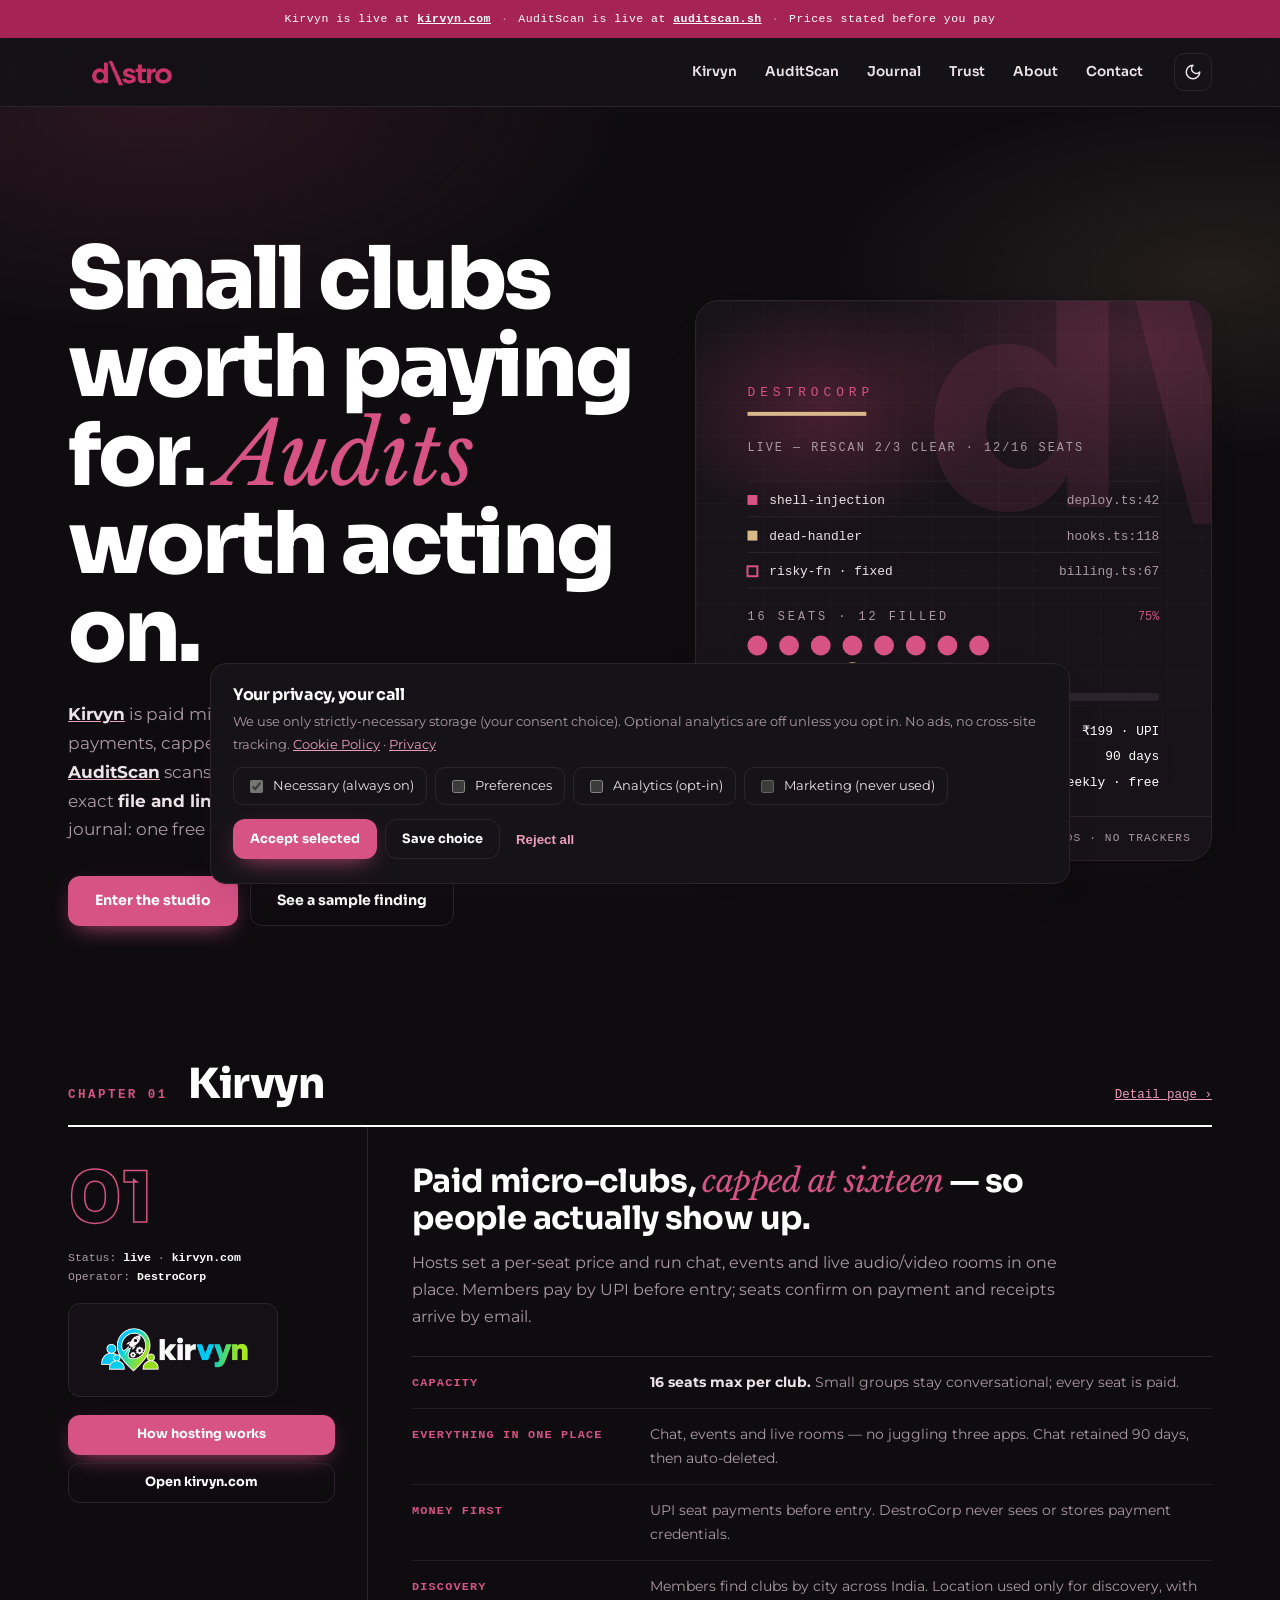
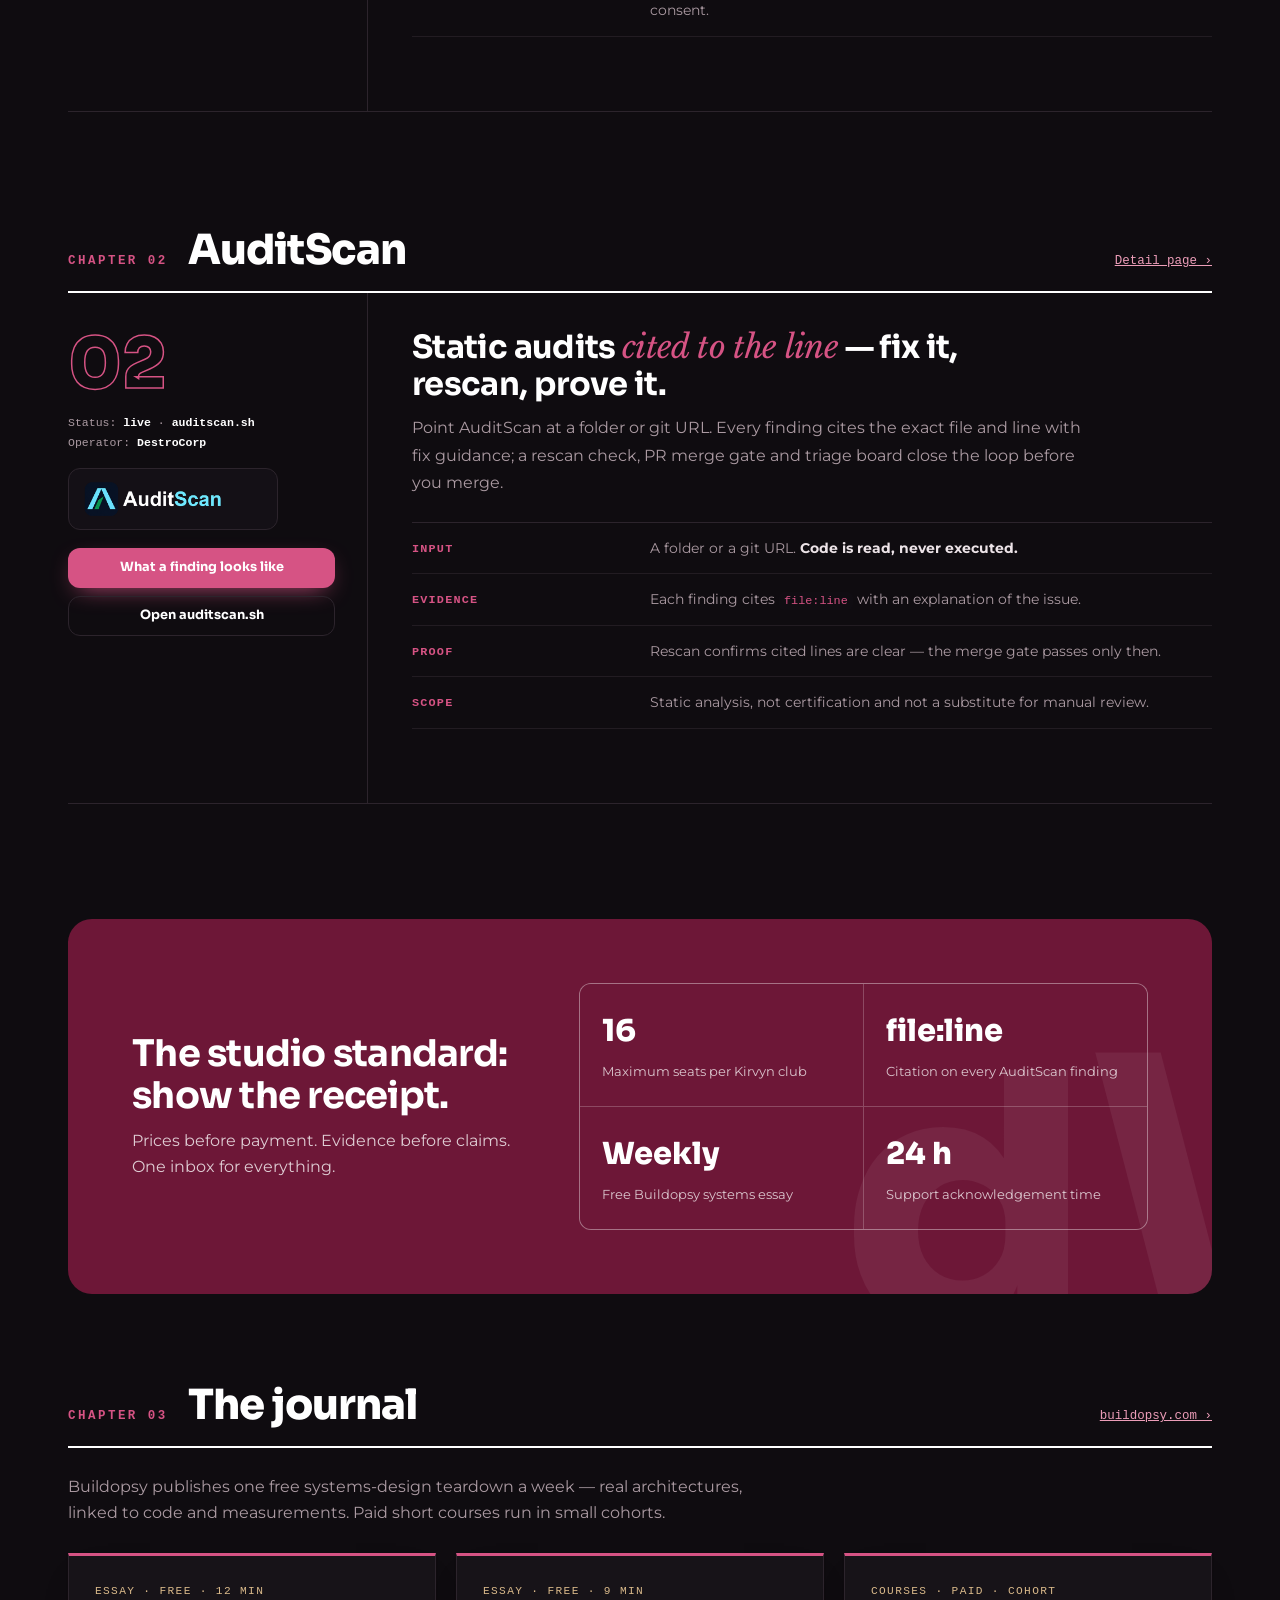
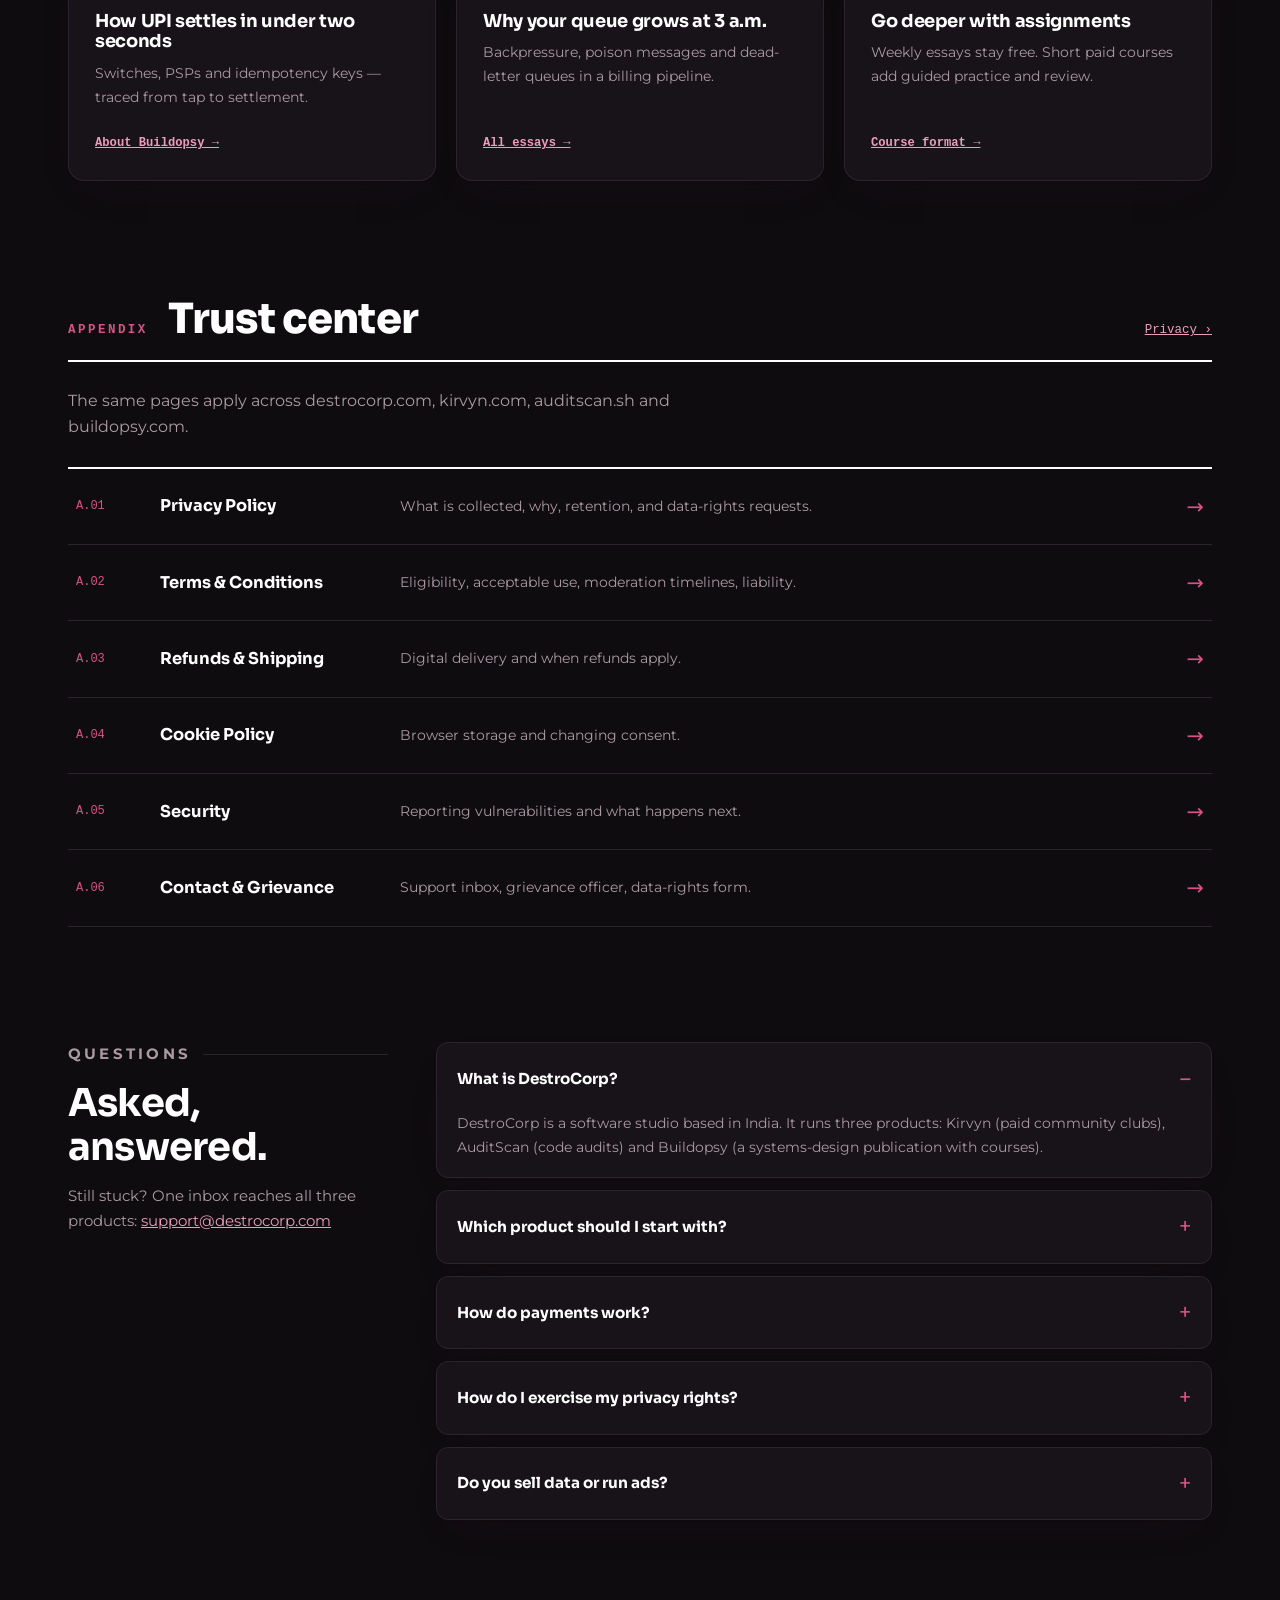
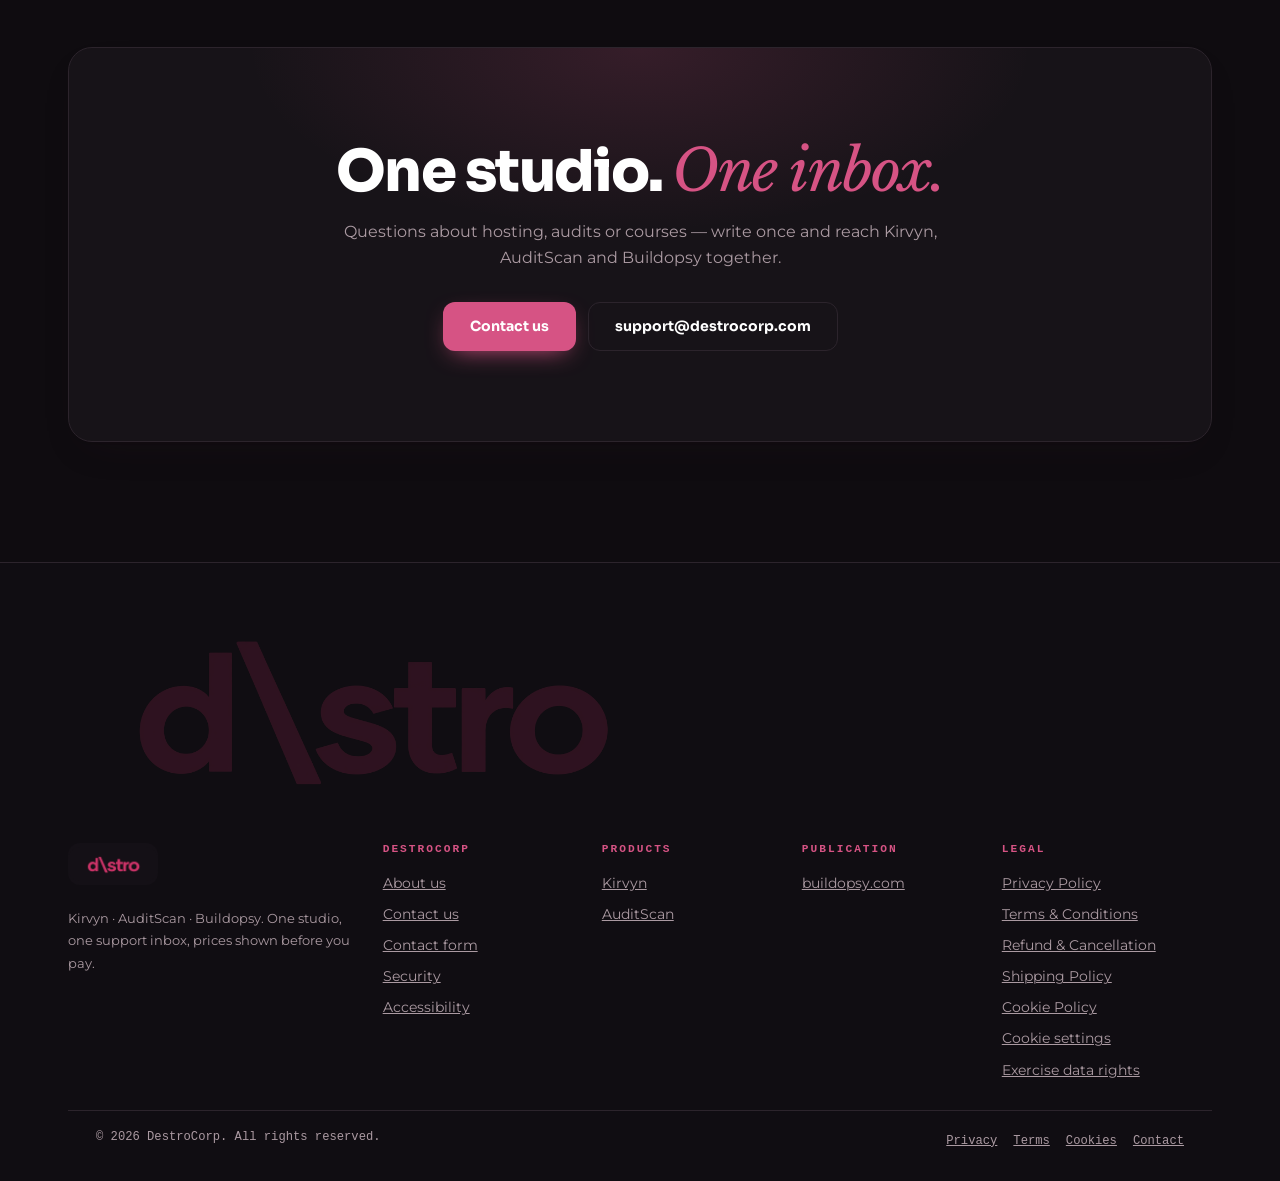
==== commit a450f587: "Full v4 rehaul: studio chapters, self-hosted fonts, OG cover, white-hat SEO cleanup" ====
--- a/index.html
+++ b/index.html
@@ -1,39 +1,38 @@
 <!doctype html>
-<!-- DestroCorp website. -->
+<!-- DestroCorp v4 — full rehaul. Static only. -->
 <html lang="en">
 <head>
   <meta charset="utf-8">
-  <meta name="viewport" content="width=device-width, initial-scale=1, viewport-fit=cover">
-  <meta name="color-scheme" content="light">
-  <title>DestroCorp — Kirvyn &amp; AuditScan</title>
+  <meta name="viewport" content="width=device-width, initial-scale=1.0">
+  <meta name="color-scheme" content="dark">
   <meta name="description" content="DestroCorp runs Kirvyn (paid micro-club communities), AuditScan (code audits with file-line evidence) and Buildopsy (systems-design publication and courses).">
   <link rel="canonical" href="https://destrocorp.com/">
+  <meta name="author" content="DestroCorp">
   <meta name="robots" content="index, follow, max-image-preview:large, max-snippet:-1">
-  <meta name="theme-color" content="#cd3469">
-  <meta name="author" content="DestroCorp">
+  <meta name="theme-color" content="#0f0c10">
   <meta name="geo.region" content="IN">
-  <!-- Open Graph / Twitter (white-hat: absolute URLs, real image) -->
   <meta property="og:type" content="website">
   <meta property="og:site_name" content="DestroCorp">
   <meta property="og:title" content="DestroCorp — Kirvyn, AuditScan, Buildopsy">
   <meta property="og:description" content="DestroCorp runs Kirvyn (paid micro-club communities), AuditScan (code audits) and Buildopsy (systems-design publication and courses).">
   <meta property="og:url" content="https://destrocorp.com/">
-  <meta property="og:image" content="https://destrocorp.com/assets/img/new-img.png">
+  <meta property="og:image" content="https://destrocorp.com/assets/img/og-cover.png">
   <meta property="og:image:alt" content="DestroCorp logo">
   <meta property="og:image:width" content="1200">
   <meta property="og:image:height" content="630">
   <meta name="twitter:card" content="summary_large_image">
   <meta name="twitter:title" content="DestroCorp — Kirvyn, AuditScan, Buildopsy">
   <meta name="twitter:description" content="DestroCorp operates Kirvyn (micro-club communities), AuditScan (code audits) and Buildopsy (systems publication).">
-  <meta name="twitter:image" content="https://destrocorp.com/assets/img/new-img.png">
+  <meta name="twitter:image" content="https://destrocorp.com/assets/img/og-cover.png">
   <meta name="twitter:image:alt" content="DestroCorp logo">
-  <link rel="icon" type="image/png" href="assets/img/new-img.png">
+  <title>DestroCorp — Kirvyn &amp; AuditScan</title>
+  <link rel="icon" href="assets/img/new-img.png" type="image/png">
   <link rel="icon" type="image/png" sizes="512x512" href="assets/img/logo-512.png">
   <link rel="apple-touch-icon" href="assets/img/logo-512.png">
   <link rel="manifest" href="manifest.webmanifest">
+  <link rel="preload" href="assets/fonts/v4/sora-800.woff2" as="font" type="font/woff2" crossorigin>
+  <script>if(localStorage.getItem('dc-theme')!=='light')document.documentElement.classList.add('dark');</script>
   <link rel="stylesheet" href="assets/css/main.css">
-  <!-- Preload logo to avoid layout shift on all devices -->
-  <!-- Structured data: Organization + WebSite + ItemList + FAQ (triple-checked against schema.org) -->
   <script type="application/ld+json">
   {"@context":"https://schema.org","@type":"Organization","name":"DestroCorp","url":"https://destrocorp.com/","logo":"https://destrocorp.com/assets/img/new-img.png","description":"DestroCorp operates Kirvyn, AuditScan and Buildopsy.","email":"support@destrocorp.com","address":{"@type":"PostalAddress","addressCountry":"IN","addressLocality":"India"},"sameAs":[]}
   </script>
@@ -55,220 +54,223 @@
     {"@type":"Question","name":"Does destrocorp.com use cookies?","acceptedAnswer":{"@type":"Answer","text":"Only strictly-necessary, first-party consent storage. No advertising or cross-site tracking. You can change your choice anytime via the Cookie Settings link in the footer."}}]}
   </script>
 </head>
-<body>
+<body class="site">
 <a class="skip" href="#main">Skip to content</a>
-<header class="site-header">
-  <div class="wrap nav" role="navigation" aria-label="Primary">
-    <a class="brandmark" href="index.html" aria-label="DestroCorp home">
-      <img src="assets/img/new-img.png" alt="DestroCorp" width="190" height="38" fetchpriority="high" />
-    </a>
-    <button class="nav-toggle" aria-expanded="false" aria-controls="primary-nav" aria-label="Open menu"><span></span><span></span><span></span></button><nav class="nav-links" id="primary-nav" aria-label="Sections">
-      <a href="#brands">Products</a>
-      <a href="brands/kirvyn.html">Kirvyn</a>
-      <a href="brands/auditscan.html">AuditScan</a>
-      <a href="#publication">Blog</a>
+<div class="announce">Kirvyn is live at <a href="https://kirvyn.com" rel="noopener">kirvyn.com</a><span class="sep">·</span>AuditScan is live at <a href="https://auditscan.sh" rel="noopener">auditscan.sh</a><span class="sep">·</span>Prices stated before you pay</div>
+<header class="topbar">
+  <div class="wrap">
+    <a class="brand brand-logo" href="index.html"><img loading="eager" fetchpriority="high" decoding="async" class="logo-dark" src="assets/img/new-img.png" alt="DestroCorp" width="190" height="38"><img loading="eager" decoding="async" class="logo-light" src="assets/img/logo.svg" alt="DestroCorp" width="190" height="38" aria-hidden="true"></a>
+    <nav class="topnav" id="topnav">
+      <a href="#kirvyn">Kirvyn</a>
+      <a href="#auditscan">AuditScan</a>
+      <a href="#journal">Journal</a>
+      <a href="#trust">Trust</a>
       <a href="about.html">About</a>
-      <a href="#faq">FAQ</a>
       <a href="contact.html">Contact</a>
-      <a class="btn btn-sm" href="#brands">Explore products</a>
     </nav>
+    <div class="topbar-actions">
+      <button class="iconbtn" id="themeToggle" title="Toggle light/dark theme" aria-label="Toggle theme">
+        <svg class="ic-sun" viewBox="0 0 24 24" fill="none" stroke="currentColor" stroke-width="2" stroke-linecap="round" stroke-linejoin="round" aria-hidden="true"><circle cx="12" cy="12" r="4"/><path d="M12 2v2M12 20v2M4.9 4.9l1.4 1.4M17.7 17.7l1.4 1.4M2 12h2M20 12h2M4.9 19.1l1.4-1.4M17.7 6.3l1.4-1.4"/></svg>
+        <svg class="ic-moon" viewBox="0 0 24 24" fill="none" stroke="currentColor" stroke-width="2" stroke-linecap="round" stroke-linejoin="round" style="display:none" aria-hidden="true"><path d="M12 3a6 6 0 0 0 9 9 9 9 0 1 1-9-9Z"/></svg>
+      </button>
+      <button class="iconbtn navToggle" id="navToggle" aria-label="Toggle menu" aria-expanded="false">
+        <svg viewBox="0 0 24 24" fill="none" stroke="currentColor" stroke-width="2" stroke-linecap="round" stroke-linejoin="round" aria-hidden="true"><path d="M4 6h16M4 12h16M4 18h16"/></svg>
+      </button>
+    </div>
   </div>
 </header>
+
 <main id="main">
-  <div class="hero hero-kirvyn">
-    <svg class="hero-bg" viewBox="0 0 640 480" aria-hidden="true" focusable="false" preserveAspectRatio="xMidYMid slice">
-      <g opacity="0.9">
-        <rect x="330" y="60" width="250" height="150" rx="36" fill="#cd3469" opacity="0.16"/>
-        <rect x="400" y="120" width="200" height="120" rx="32" fill="#cd3469" opacity="0.22"/>
-        <rect x="120" y="250" width="260" height="150" rx="36" fill="#141015" opacity="0.10"/>
-        <rect x="350" y="280" width="230" height="130" rx="32" fill="#b98a1d" opacity="0.20"/>
-        <circle cx="470" cy="105" r="34" fill="#cd3469" opacity="0.28"/>
-        <circle cx="180" cy="150" r="16" fill="#b98a1d" opacity="0.35"/>
-        <circle cx="250" cy="330" r="22" fill="#cd3469" opacity="0.20"/>
-        <circle cx="540" cy="340" r="14" fill="#141015" opacity="0.18"/>
-        <circle cx="420" cy="220" r="10" fill="#b98a1d" opacity="0.4"/>
-        <rect x="365" y="95" width="120" height="14" rx="7" fill="#cd3469" opacity="0.35"/>
-        <rect x="365" y="118" width="80" height="14" rx="7" fill="#cd3469" opacity="0.25"/>
-        <rect x="385" y="312" width="120" height="14" rx="7" fill="#141015" opacity="0.25"/>
-        <rect x="385" y="335" width="84" height="14" rx="7" fill="#141015" opacity="0.18"/>
-      </g>
-    </svg>
+  <section class="hero-xl">
     <div class="wrap">
-      <div class="hero-copy">
-        <h1>Small clubs people pay for. Code reviews you can act on.</h1>
-        <p class="lead"><a href="brands/kirvyn.html"><strong>Kirvyn</strong></a> gives hosts paid micro-clubs — chat, events, live rooms and UPI seat payments, capped at 16 members so every club stays active. <a href="brands/auditscan.html"><strong>AuditScan</strong></a> scans your folder or git repo and cites every finding with a file and line number. <a href="brands/buildopsy.html"><strong>Buildopsy</strong></a> publishes free weekly systems-design essays and short paid courses.</p>
-        <div class="hero-cta">
-          <a class="btn" href="brands/kirvyn.html"><svg class="icon" viewBox="0 0 24 24" aria-hidden="true"><path d="M17 21v-2a4 4 0 0 0-4-4H5a4 4 0 0 0-4 4v2"/><circle cx="9" cy="7" r="4"/><path d="M23 21v-2a4 4 0 0 0-3-3.87"/><path d="M16 3.13a4 4 0 0 1 0 7.75"/></svg>Explore Kirvyn clubs</a>
-          <a class="btn btn-ghost" href="brands/auditscan.html"><svg class="icon" viewBox="0 0 24 24" aria-hidden="true"><circle cx="11" cy="11" r="8"/><path d="m21 21-4.3-4.3"/></svg>Run an AuditScan check</a>
-        </div>
-        <p class="trust"><span><strong>18+ only</strong> · prices shown before you pay</span><span><strong>No ads</strong> · no data selling · no cross-site trackers</span></p>
-      </div>
-    </div>
-  </div>
-
-  <section class="block" id="brands" aria-labelledby="brands-h">
-    <div class="wrap">
-      <h2 class="sec" id="brands-h">Products that pay for themselves</h2>
-      <p class="sec-sub">Two live products, each with its own site and a detail page here. Prices are shown before you pay; support is one inbox for everything.</p>
-      <div class="grid cols2">
-        <article class="card" id="kirvyn">
-          <div class="logo-row">
-            <img src="assets/img/brands/kirvyn-logo.png" alt="Kirvyn logo" width="120" height="60" loading="lazy">
-          </div>
-          <h3><svg class="icon" viewBox="0 0 24 24" aria-hidden="true"><path d="M17 21v-2a4 4 0 0 0-4-4H5a4 4 0 0 0-4 4v2"/><circle cx="9" cy="7" r="4"/><path d="M23 21v-2a4 4 0 0 0-3-3.87"/><path d="M16 3.13a4 4 0 0 1 0 7.75"/></svg><a href="brands/kirvyn.html">Kirvyn</a></h3>
-          <p>Host a paid micro-club your members actually attend: built-in chat, events, live audio/video rooms and UPI seat payments. 16 seats max per club, so hosts earn per seat and members get heard. Live at kirvyn.com.</p>
-          <p style="margin-top:16px"><a class="btn btn-sm" href="brands/kirvyn.html">See how hosting works →</a>
-          <a class="btn btn-sm btn-ghost" href="https://kirvyn.com" rel="noopener">Visit kirvyn.com →</a></p>
-        </article>
-        <article class="card" id="auditscan">
-          <div class="logo-row">
-            <img src="assets/img/brands/auditscan-logo.png" alt="AuditScan logo" width="120" height="60" loading="lazy">
-          </div>
-          <h3><svg class="icon" viewBox="0 0 24 24" aria-hidden="true"><circle cx="11" cy="11" r="8"/><path d="m21 21-4.3-4.3"/></svg><a href="brands/auditscan.html">AuditScan</a></h3>
-          <p>Ship with fewer surprises: point AuditScan at a folder or git URL and get findings that cite the exact file and line, plus a rescan check after you fix. Includes a PR merge gate and triage board. Live at auditscan.sh.</p>
-          <p style="margin-top:16px"><a class="btn btn-sm" href="brands/auditscan.html">See a sample finding →</a>
-          <a class="btn btn-sm btn-ghost" href="https://auditscan.sh" rel="noopener">Visit auditscan.sh →</a></p>
-        </article>
+      <div class="hero-split">
+      <div>
+      <h1>Small clubs worth paying for. <span class="it">Audits</span> worth acting on.</h1>
+      <p class="hero-sub"><a href="brands/kirvyn.html"><strong>Kirvyn</strong></a> is paid micro-clubs — chat, events, live rooms and UPI seat payments, capped at <strong>16 members</strong> so every club stays alive. <a href="brands/auditscan.html"><strong>AuditScan</strong></a> scans a folder or git repo and cites every finding with an exact <strong>file and line number</strong>. <a href="brands/buildopsy.html"><strong>Buildopsy</strong></a> is the systems-design journal: one free essay a week, plus short paid courses.</p>
+      <div class="hero-cta">
+        <a class="btn" href="#kirvyn">Enter the studio</a>
+        <a class="btn btn-ghost" href="brands/auditscan.html">See a sample finding</a>
+      </div>
+      </div>
+      <aside class="hero-banner" aria-label="DestroCorp banner">
+        <svg viewBox="0 0 520 520" role="img" aria-hidden="true">
+          <defs>
+            <pattern id="hb-grid" width="34" height="34" patternUnits="userSpaceOnUse">
+              <path d="M34 0H0v34" fill="none" stroke="currentColor" stroke-width="1" opacity=".05"/>
+            </pattern>
+            <radialGradient id="hb-fade" cx="50%" cy="36%" r="78%">
+              <stop offset="0%" stop-color="#fff"/><stop offset="68%" stop-color="#fff"/><stop offset="100%" stop-color="#000"/>
+            </radialGradient>
+            <mask id="hb-gridmask"><rect x="0" y="0" width="520" height="520" fill="url(#hb-fade)"/></mask>
+            <radialGradient id="hb-glow" cx="50%" cy="50%" r="50%">
+              <stop offset="0%" stop-color="#c9406b" stop-opacity=".28"/><stop offset="100%" stop-color="#c9406b" stop-opacity="0"/>
+            </radialGradient>
+          </defs>
+          <rect x="0" y="0" width="520" height="520" fill="url(#hb-grid)" mask="url(#hb-gridmask)" style="color:var(--mist)"/>
+          <ellipse cx="130" cy="110" rx="170" ry="120" fill="url(#hb-glow)"/>
+          <text x="560" y="208" text-anchor="end" font-family="Sora, ui-sans-serif, system-ui, sans-serif" font-weight="800" font-size="290" style="fill:var(--brand)" opacity=".12">d\</text>
+          <text x="52" y="96" font-family="ui-monospace, 'SFMono-Regular', 'Cascadia Code', Consolas, monospace" font-size="13" letter-spacing="5" style="fill:var(--brand)">DESTROCORP</text>
+          <rect x="52" y="112" width="120" height="4" style="fill:var(--gold)"/>
+          <text x="52" y="152" font-family="ui-monospace, 'SFMono-Regular', 'Cascadia Code', Consolas, monospace" font-size="12" letter-spacing="2" style="fill:var(--mist)">LIVE — RESCAN 2/3 CLEAR · 12/16 SEATS</text>
+          <g font-family="ui-monospace, 'SFMono-Regular', 'Cascadia Code', Consolas, monospace" font-size="13">
+            <line x1="52" y1="182" x2="468" y2="182" style="stroke:var(--line)" stroke-width="1"/>
+            <rect x="52" y="196" width="10" height="10" style="fill:var(--brand)"/><text x="74" y="205" style="fill:var(--paper)">shell-injection</text><text x="468" y="205" text-anchor="end" style="fill:var(--mist)">deploy.ts:42</text>
+            <line x1="52" y1="218" x2="468" y2="218" style="stroke:var(--line)" stroke-width="1"/>
+            <rect x="52" y="232" width="10" height="10" style="fill:var(--gold)"/><text x="74" y="241" style="fill:var(--paper)">dead-handler</text><text x="468" y="241" text-anchor="end" style="fill:var(--mist)">hooks.ts:118</text>
+            <line x1="52" y1="254" x2="468" y2="254" style="stroke:var(--line)" stroke-width="1"/>
+            <rect x="52" y="268" width="10" height="10" fill="none" style="stroke:var(--brand)" stroke-width="2"/><text x="74" y="277" style="fill:var(--paper)">risky-fn · fixed</text><text x="468" y="277" text-anchor="end" style="fill:var(--mist)">billing.ts:67</text>
+            <line x1="52" y1="290" x2="468" y2="290" style="stroke:var(--line)" stroke-width="1"/>
+          </g>
+          <text x="52" y="322" font-family="ui-monospace, 'SFMono-Regular', 'Cascadia Code', Consolas, monospace" font-size="12" letter-spacing="3" style="fill:var(--mist)">16 SEATS · 12 FILLED</text><text x="468" y="322" text-anchor="end" font-family="ui-monospace, 'SFMono-Regular', 'Cascadia Code', Consolas, monospace" font-size="12" style="fill:var(--brand)">75%</text>
+          <g id="hb-seats">
+            <circle cx="62" cy="348" r="10" style="fill:var(--brand)"/><circle cx="94" cy="348" r="10" style="fill:var(--brand)"/><circle cx="126" cy="348" r="10" style="fill:var(--brand)"/><circle cx="158" cy="348" r="10" style="fill:var(--brand)"/><circle cx="190" cy="348" r="10" style="fill:var(--brand)"/><circle cx="222" cy="348" r="10" style="fill:var(--brand)"/><circle cx="254" cy="348" r="10" style="fill:var(--brand)"/><circle cx="286" cy="348" r="10" style="fill:var(--brand)"/>
+            <circle cx="62" cy="376" r="10" style="fill:var(--brand)"/><circle cx="94" cy="376" r="10" style="fill:var(--brand)"/><circle cx="126" cy="376" r="10" style="fill:var(--brand)"/><circle cx="158" cy="376" r="10" style="fill:var(--brand)" stroke="#d9b98a" stroke-width="2"/><circle cx="190" cy="376" r="10" fill="none" style="stroke:var(--line)" stroke-width="2"/><circle cx="222" cy="376" r="10" fill="none" style="stroke:var(--line)" stroke-width="2"/><circle cx="254" cy="376" r="10" fill="none" style="stroke:var(--line)" stroke-width="2"/><circle cx="286" cy="376" r="10" fill="none" style="stroke:var(--line)" stroke-width="2"/>
+          </g>
+          <rect x="52" y="396" width="416" height="8" rx="4" style="fill:var(--line)"/><rect x="52" y="396" width="312" height="8" rx="4" style="fill:var(--brand)"/>
+          <g font-family="ui-monospace, 'SFMono-Regular', 'Cascadia Code', Consolas, monospace" font-size="13">
+            <text x="52" y="438" style="fill:var(--mist)">SEAT</text><text x="468" y="438" text-anchor="end" style="fill:var(--heading)">₹199 · UPI</text>
+            <text x="52" y="464" style="fill:var(--mist)">CHAT</text><text x="468" y="464" text-anchor="end" style="fill:var(--heading)">90 days</text>
+            <text x="52" y="490" style="fill:var(--mist)">ESSAY</text><text x="468" y="490" text-anchor="end" style="fill:var(--heading)">weekly · free</text>
+          </g>
+        </svg>
+        <div class="hb-foot"><span><span class="hb-live"></span><b>EST. PRICES UP-FRONT</b></span><span>no ads · no trackers</span></div>
+      </aside>
       </div>
     </div>
   </section>
 
-  <section class="block alt" id="publication" aria-labelledby="publication-h">
-    <div class="wrap split">
+  <div class="wrap section-gap" id="kirvyn">
+    <div class="chapter-head reveal"><span class="no">CHAPTER 01</span><h2>Kirvyn</h2><a href="brands/kirvyn.html">Detail page ›</a></div>
+    <div class="chapter reveal">
+      <aside class="chapter-side">
+        <p class="bignum">01</p>
+        <p class="live">Status: <b>live</b> · <b>kirvyn.com</b><br>Operator: <b>DestroCorp</b></p>
+        <img src="assets/img/brands/kirvyn-logo.png" alt="Kirvyn logo" width="210" height="80" loading="lazy">
+        <div class="links">
+          <a class="btn btn-sm" href="brands/kirvyn.html">How hosting works</a>
+          <a class="btn btn-sm btn-ghost" href="https://kirvyn.com" rel="noopener">Open kirvyn.com</a>
+        </div>
+      </aside>
+      <div class="chapter-body">
+        <h3>Paid micro-clubs, <span class="it">capped at sixteen</span> — so people actually show up.</h3>
+        <p>Hosts set a per-seat price and run chat, events and live audio/video rooms in one place. Members pay by UPI before entry; seats confirm on payment and receipts arrive by email.</p>
+        <div class="spec-table">
+          <div class="row"><b>Capacity</b><span><strong>16 seats max per club.</strong> Small groups stay conversational; every seat is paid.</span></div>
+          <div class="row"><b>Everything in one place</b><span>Chat, events and live rooms — no juggling three apps. Chat retained 90 days, then auto-deleted.</span></div>
+          <div class="row"><b>Money first</b><span>UPI seat payments before entry. DestroCorp never sees or stores payment credentials.</span></div>
+          <div class="row"><b>Discovery</b><span>Members find clubs by city across India. Location used only for discovery, with consent.</span></div>
+        </div>
+      </div>
+    </div>
+  </div>
+
+  <div class="wrap section-gap" id="auditscan" style="padding-top:0">
+    <div class="chapter-head reveal"><span class="no">CHAPTER 02</span><h2>AuditScan</h2><a href="brands/auditscan.html">Detail page ›</a></div>
+    <div class="chapter reveal">
+      <aside class="chapter-side">
+        <p class="bignum">02</p>
+        <p class="live">Status: <b>live</b> · <b>auditscan.sh</b><br>Operator: <b>DestroCorp</b></p>
+        <img src="assets/img/brands/auditscan-logo.png" alt="AuditScan logo" width="210" height="80" loading="lazy">
+        <div class="links">
+          <a class="btn btn-sm" href="brands/auditscan.html">What a finding looks like</a>
+          <a class="btn btn-sm btn-ghost" href="https://auditscan.sh" rel="noopener">Open auditscan.sh</a>
+        </div>
+      </aside>
+      <div class="chapter-body">
+        <h3>Static audits <span class="it">cited to the line</span> — fix it, rescan, prove it.</h3>
+        <p>Point AuditScan at a folder or git URL. Every finding cites the exact file and line with fix guidance; a rescan check, PR merge gate and triage board close the loop before you merge.</p>
+        <div class="spec-table">
+          <div class="row"><b>Input</b><span>A folder or a git URL. <strong>Code is read, never executed.</strong></span></div>
+          <div class="row"><b>Evidence</b><span>Each finding cites <code>file:line</code> with an explanation of the issue.</span></div>
+          <div class="row"><b>Proof</b><span>Rescan confirms cited lines are clear — the merge gate passes only then.</span></div>
+          <div class="row"><b>Scope</b><span>Static analysis, not certification and not a substitute for manual review.</span></div>
+        </div>
+      </div>
+    </div>
+  </div>
+
+  <div class="wrap" style="padding-bottom:88px">
+    <div class="band reveal">
       <div>
-        <h2 class="sec" id="publication-h">Buildopsy — learn systems design free, go deeper paid</h2>
-        <p class="sec-sub">Read one free systems-design teardown every week on buildopsy.com — real architectures, linked to code and measurements. When you want guided practice, join a small-cohort paid course with assignments.</p>
-        <p><a class="btn btn-ghost" href="brands/buildopsy.html">About Buildopsy →</a>
-        <a class="btn btn-ghost" href="https://buildopsy.com" rel="noopener">Read free essays →</a></p>
-      </div>
-      <aside class="card" aria-label="About Buildopsy">
-        <div class="logo-row">
-          <img src="assets/img/brands/buildopsy-logo.png" alt="Buildopsy logo" width="120" height="60" loading="lazy">
-        </div>
-        <ul class="meta-list">
-          <li><strong>Essays:</strong> free, weekly</li>
-          <li><strong>Courses:</strong> paid, per cohort</li>
-          <li><strong>Site:</strong> <a href="https://buildopsy.com">buildopsy.com</a></li>
-        </ul>
-      </aside>
-    </div>
-  </section>
-
-  <section class="block alt" id="studio" aria-labelledby="studio-h">
-    <div class="wrap split">
+        <h2>The studio standard: show the receipt.</h2>
+        <p>Prices before payment. Evidence before claims. One inbox for everything.</p>
+      </div>
+      <div class="band-stats">
+        <div><b data-count="16">16</b><span>Maximum seats per Kirvyn club</span></div>
+        <div><b>file:line</b><span>Citation on every AuditScan finding</span></div>
+        <div><b>Weekly</b><span>Free Buildopsy systems essay</span></div>
+        <div><b data-count="24" data-suffix=" h">24 h</b><span>Support acknowledgement time</span></div>
+      </div>
+    </div>
+  </div>
+
+  <div class="wrap section-gap" id="journal" style="padding-top:0">
+    <div class="chapter-head reveal"><span class="no">CHAPTER 03</span><h2>The journal</h2><a href="https://buildopsy.com" rel="noopener">buildopsy.com ›</a></div>
+    <p style="color:var(--mist);max-width:62ch;margin:26px 0">Buildopsy publishes one free systems-design teardown a week — real architectures, linked to code and measurements. Paid short courses run in small cohorts.</p>
+    <div class="journal-grid">
+      <article class="j-card reveal"><p class="meta">Essay · Free · 12 min</p><h3><a href="https://buildopsy.com" rel="noopener">How UPI settles in under two seconds</a></h3><p>Switches, PSPs and idempotency keys — traced from tap to settlement.</p><p class="go"><a href="brands/buildopsy.html">About Buildopsy →</a></p></article>
+      <article class="j-card reveal"><p class="meta">Essay · Free · 9 min</p><h3><a href="https://buildopsy.com" rel="noopener">Why your queue grows at 3 a.m.</a></h3><p>Backpressure, poison messages and dead-letter queues in a billing pipeline.</p><p class="go"><a href="https://buildopsy.com" rel="noopener">All essays →</a></p></article>
+      <article class="j-card reveal"><p class="meta">Courses · Paid · Cohort</p><h3><a href="brands/buildopsy.html">Go deeper with assignments</a></h3><p>Weekly essays stay free. Short paid courses add guided practice and review.</p><p class="go"><a href="brands/buildopsy.html">Course format →</a></p></article>
+    </div>
+  </div>
+
+  <div class="wrap section-gap" id="trust" style="padding-top:0">
+    <div class="chapter-head reveal"><span class="no">APPENDIX</span><h2>Trust center</h2><a href="privacy.html">Privacy ›</a></div>
+    <p style="color:var(--mist);max-width:62ch;margin:26px 0">The same pages apply across destrocorp.com, kirvyn.com, auditscan.sh and buildopsy.com.</p>
+    <div class="index-list reveal">
+      <a href="privacy.html"><span class="n">A.01</span><b>Privacy Policy</b><span>What is collected, why, retention, and data-rights requests.</span><i>→</i></a>
+      <a href="terms.html"><span class="n">A.02</span><b>Terms &amp; Conditions</b><span>Eligibility, acceptable use, moderation timelines, liability.</span><i>→</i></a>
+      <a href="refunds.html"><span class="n">A.03</span><b>Refunds &amp; Shipping</b><span>Digital delivery and when refunds apply.</span><i>→</i></a>
+      <a href="cookies.html"><span class="n">A.04</span><b>Cookie Policy</b><span>Browser storage and changing consent.</span><i>→</i></a>
+      <a href="security.html"><span class="n">A.05</span><b>Security</b><span>Reporting vulnerabilities and what happens next.</span><i>→</i></a>
+      <a href="contact.html"><span class="n">A.06</span><b>Contact &amp; Grievance</b><span>Support inbox, grievance officer, data-rights form.</span><i>→</i></a>
+    </div>
+  </div>
+
+  <div class="wrap section-gap" id="faq" style="padding-top:0">
+    <div class="faq-split reveal">
+      <div class="side">
+        <p class="hero-kicker" style="margin-bottom:14px">Questions</p>
+        <h2>Asked, answered.</h2>
+        <p>Still stuck? One inbox reaches all three products: <a href="mailto:support@destrocorp.com">support@destrocorp.com</a></p>
+      </div>
       <div>
-        <h2 class="sec" id="studio-h">About the studio</h2>
-        <p class="sec-sub">DestroCorp runs Kirvyn, AuditScan and the Buildopsy publication. Billing, terms and support are handled in one place — see <a href="about.html">About</a>.</p>
-        <ul class="check">
-          <li><strong>Kirvyn</strong> — paid community clubs.<br><small>Chat, events, live rooms and UPI payments. Details: <a href="brands/kirvyn.html">Kirvyn</a>.</small></li>
-          <li><strong>AuditScan</strong> — code audits.<br><small>Findings cite file and line numbers. Details: <a href="brands/auditscan.html">AuditScan</a>.</small></li>
-          <li><strong>Buildopsy</strong> — blog and courses.<br><small>Weekly essays and cohort-based courses. Details: <a href="brands/buildopsy.html">Buildopsy</a>.</small></li>
-        </ul>
-      </div>
-      <aside class="card" aria-label="Contact">
-        <span class="tag">Contact</span>
-        <h3 style="margin-bottom:4px">Reach us</h3>
-        <ul class="meta-list">
-          <li><strong>Support:</strong> support@destrocorp.com</li>
-          <li><strong>Grievance:</strong> grievance@destrocorp.com</li>
-          <li><strong>Response:</strong> acknowledgement in 24 hours, resolution in 15 days</li>
-        </ul>
-      </aside>
-    </div>
-  </section>
-
-  <section class="block" id="policies" aria-labelledby="policies-h">
-    <div class="wrap">
-      <h2 class="sec" id="policies-h">Policies</h2>
-      <p class="sec-sub">The same pages apply across destrocorp.com, kirvyn.com, auditscan.sh and buildopsy.com.</p>
-      <div class="grid cols3">
-        <div class="card"><h3>Privacy Policy</h3><p>What is collected, why, how long it is kept, and how to request access, correction or erasure.</p><p><a href="privacy.html">Privacy Policy →</a></p></div>
-        <div class="card"><h3>Terms &amp; Conditions</h3><p>Eligibility, acceptable use, moderation timelines and limits of liability.</p><p><a href="terms.html">Terms →</a></p></div>
-        <div class="card"><h3>Refunds &amp; Shipping</h3><p>How digital delivery works and when refunds apply.</p><p><a href="refunds.html">Refunds →</a> · <a href="shipping.html">Shipping →</a></p></div>
-        <div class="card"><h3>Cookie Policy</h3><p>What is stored in the browser and how to change consent.</p><p><a href="cookies.html">Cookie Policy →</a></p></div>
-        <div class="card"><h3>Security</h3><p>How to report vulnerabilities and what happens next.</p><p><a href="security.html">Security →</a></p></div>
-        <div class="card"><h3>Contact &amp; Grievance</h3><p>Support inbox, grievance officer details and the data-rights form.</p><p><a href="contact.html">Contact →</a></p></div>
-      </div>
-    </div>
-  </section>
-
-  <section class="block alt" id="faq" aria-labelledby="faq-h">
-    <div class="wrap prose">
-      <h2 class="sec" id="faq-h">Frequently asked questions</h2>
-      <details class="faq" open><summary>What is DestroCorp?</summary><p>DestroCorp is a software studio based in India. It runs three products: Kirvyn (paid community clubs), AuditScan (code audits) and Buildopsy (a systems-design publication with courses).</p></details>
-      <details class="faq"><summary>Which product should I start with?</summary><p>For communities, see <a href="brands/kirvyn.html">Kirvyn</a>. For code review, see <a href="brands/auditscan.html">AuditScan</a>. For systems-design reading and courses, see <a href="brands/buildopsy.html">Buildopsy</a>.</p></details>
-      <details class="faq"><summary>How do payments work?</summary><p>Payments are processed by our payment processor. We do not store card or UPI credentials. Digital access is granted after payment; eligible refunds go to the original payment source within 5–7 business days.</p></details>
-      <details class="faq"><summary>How do I exercise my privacy rights?</summary><p>Email <a href="mailto:grievance@destrocorp.com">grievance@destrocorp.com</a> or use the <a href="contact.html#dsr">data-rights form</a>. We honour access, correction, erasure and consent-withdrawal requests under India's DPDP Act, the EU/UK GDPR, CCPA/CPRA, LGPD, PIPEDA and Australia's Privacy Act.</p></details>
-      <details class="faq"><summary>Do you sell data or run ads?</summary><p>No. We do not sell personal data, run third-party advertising, or use cross-site trackers on this site. Analytics, if ever enabled, will be first-party and opt-in only.</p></details>
-    </div>
-  </section>
-
-  <section class="block" aria-labelledby="contact-h">
-    <div class="wrap split">
-      <div>
-        <h2 class="sec" id="contact-h">Contact the studio</h2>
-        <p class="sec-sub">Questions about Kirvyn, AuditScan or Buildopsy — one inbox reaches all three products.</p>
-        <p><a class="btn" href="contact.html">Contact us</a>
-        <a class="btn btn-ghost" href="mailto:support@destrocorp.com">support@destrocorp.com</a></p>
-      </div>
-      <div class="card">
-        <h3>More on this site</h3>
-        <ul class="meta-list">
-          <li><a href="brands/kirvyn.html">Kirvyn</a> — paid micro-club communities (live at kirvyn.com)</li>
-          <li><a href="brands/auditscan.html">AuditScan</a> — code audits (live at auditscan.sh)</li>
-          <li><a href="brands/buildopsy.html">Buildopsy</a> — systems publication (live at buildopsy.com)</li>
-        </ul>
-      </div>
-    </div>
-  </section>
+        <details class="faq" open><summary>What is DestroCorp?</summary><p>DestroCorp is a software studio based in India. It runs three products: Kirvyn (paid community clubs), AuditScan (code audits) and Buildopsy (a systems-design publication with courses).</p></details>
+        <details class="faq"><summary>Which product should I start with?</summary><p>For communities, see <a href="brands/kirvyn.html">Kirvyn</a>. For code review, see <a href="brands/auditscan.html">AuditScan</a>. For systems-design reading and courses, see <a href="brands/buildopsy.html">Buildopsy</a>.</p></details>
+        <details class="faq"><summary>How do payments work?</summary><p>Payments are processed by our payment processor. We do not store card or UPI credentials. Digital access is granted after payment; eligible refunds go to the original payment source within 5–7 business days.</p></details>
+        <details class="faq"><summary>How do I exercise my privacy rights?</summary><p>Email <a href="mailto:grievance@destrocorp.com">grievance@destrocorp.com</a> or use the <a href="contact.html#dsr">data-rights form</a>. We honour access, correction, erasure and consent-withdrawal requests under India's DPDP Act, the EU/UK GDPR, CCPA/CPRA, LGPD, PIPEDA and Australia's Privacy Act.</p></details>
+        <details class="faq"><summary>Do you sell data or run ads?</summary><p>No. We do not sell personal data, run third-party advertising, or use cross-site trackers on this site. Analytics, if ever enabled, will be first-party and opt-in only.</p></details>
+      </div>
+    </div>
+  </div>
+
+  <div class="wrap" style="padding-bottom:24px">
+    <div class="final reveal">
+      <h2>One studio. <span class="it">One inbox.</span></h2>
+      <p>Questions about hosting, audits or courses — write once and reach Kirvyn, AuditScan and Buildopsy together.</p>
+      <div class="row"><a class="btn" href="contact.html">Contact us</a><a class="btn btn-ghost" href="mailto:support@destrocorp.com">support@destrocorp.com</a></div>
+    </div>
+  </div>
 </main>
 
-<footer class="site" role="contentinfo">
-  <div class="wrap foot-grid">
-    <div class="foot-brand">
-      <a class="brandmark" href="index.html" aria-label="DestroCorp home" style="color:#fff"><img src="assets/img/new-img.png" alt="DestroCorp" width="160" height="34" loading="lazy"></a>
-      <p>Kirvyn · AuditScan · Buildopsy. One studio, one support inbox, prices shown before you pay.</p>
-    </div>
-    <div>
-      <h4>DestroCorp</h4>
-      <ul>
-        <li><a href="about.html">About us</a></li>
-        <li><a href="contact.html">Contact us</a></li>
-        <li><a href="https://forms.gle/A5ELMMrSGKV3499J6" rel="noopener">Contact form</a></li>
-        <li><a href="security.html">Security</a></li>
-        <li><a href="accessibility.html">Accessibility</a></li>
-      </ul>
-    </div>
-    <div>
-      <h4>Products</h4>
-      <ul>
-        <li><a href="brands/kirvyn.html">Kirvyn</a></li>
-        <li><a href="brands/auditscan.html">AuditScan</a></li>
-      </ul>
-    </div>
-    <div>
-      <h4>Publication</h4>
-      <ul>
-        <li><a href="https://buildopsy.com" rel="noopener">buildopsy.com</a></li>
-      </ul>
-    </div>
-    <div>
-      <h4>Legal</h4>
-      <ul>
-        <li><a href="privacy.html">Privacy Policy</a></li>
-        <li><a href="terms.html">Terms &amp; Conditions</a></li>
-        <li><a href="refunds.html">Refund &amp; Cancellation</a></li>
-        <li><a href="shipping.html">Shipping Policy</a></li>
-        <li><a href="cookies.html">Cookie Policy</a></li>
-        <li><a href="#" data-open-consent>Cookie settings</a></li>
-        <li><a href="contact.html#dsr">Exercise data rights</a></li>
-      </ul>
-    </div>
-  </div>
-  <div class="foot-base"><div class="wrap">
-    <p>© <span data-year>2026</span> DestroCorp. All rights reserved.</p>
-    <nav aria-label="Legal"><a href="privacy.html">Privacy</a><a href="terms.html">Terms</a><a href="cookies.html">Cookies</a><a href="contact.html">Contact</a></nav>
+<footer class="footer site" role="contentinfo">
+  <div class="wrap">
+    <img class="foot-giant-logo" src="assets/img/new-img.png" alt="" width="600" height="200" loading="lazy" aria-hidden="true">
+    <div class="foot-grid">
+      <div class="foot-brand">
+        <a class="brand brand-logo" href="index.html" aria-label="DestroCorp home"><img class="logo-dark" src="assets/img/new-img.png" alt="DestroCorp" width="160" height="34" loading="lazy"><img class="logo-light" src="assets/img/logo.svg" alt="DestroCorp" width="160" height="34" loading="lazy" aria-hidden="true"></a>
+        <p>Kirvyn · AuditScan · Buildopsy. One studio, one support inbox, prices shown before you pay.</p>
+      </div>
+      <div><h4>DestroCorp</h4><ul><li><a href="about.html">About us</a></li><li><a href="contact.html">Contact us</a></li><li><a href="https://forms.gle/A5ELMMrSGKV3499J6" rel="noopener">Contact form</a></li><li><a href="security.html">Security</a></li><li><a href="accessibility.html">Accessibility</a></li></ul></div>
+      <div><h4>Products</h4><ul><li><a href="brands/kirvyn.html">Kirvyn</a></li><li><a href="brands/auditscan.html">AuditScan</a></li></ul></div>
+      <div><h4>Publication</h4><ul><li><a href="https://buildopsy.com" rel="noopener">buildopsy.com</a></li></ul></div>
+      <div><h4>Legal</h4><ul><li><a href="privacy.html">Privacy Policy</a></li><li><a href="terms.html">Terms &amp; Conditions</a></li><li><a href="refunds.html">Refund &amp; Cancellation</a></li><li><a href="shipping.html">Shipping Policy</a></li><li><a href="cookies.html">Cookie Policy</a></li><li><a href="#" data-open-consent>Cookie settings</a></li><li><a href="contact.html#dsr">Exercise data rights</a></li></ul></div>
+    </div>
+    <div class="foot-base"><div class="wrap">
+      <p>© <span data-year>2026</span> DestroCorp. All rights reserved.</p>
+      <nav aria-label="Legal"><a href="privacy.html">Privacy</a><a href="terms.html">Terms</a><a href="cookies.html">Cookies</a><a href="contact.html">Contact</a></nav>
     </div></div>
+  </div>
 </footer>
 
 <div id="consent" role="dialog" aria-live="polite" aria-label="Cookie consent">
--- a/assets/css/main.css
+++ b/assets/css/main.css
@@ -1,233 +1,447 @@
-/* DestroCorp design system — zero dependencies, zero external requests.
-   Hand-written CSS. Light theme: logo rose (#cd3469) + gold. Fully responsive. */
+/* Self-hosted type (v4): same families as before, zero external requests.
+   No local() sources on purpose — a mislabeled locally-installed font
+   must never override the real files. */
+@font-face{font-family:"Sora";font-style:normal;font-weight:400 800;font-display:swap;src:url("../fonts/v4/sora-400.woff2") format("woff2")}
+@font-face{font-family:"Montserrat";font-style:normal;font-weight:400 700;font-display:swap;src:url("../fonts/v4/montserrat-400.woff2") format("woff2")}
+@font-face{font-family:"Libre Baskerville";font-style:normal;font-weight:400;font-display:swap;src:url("../fonts/v4/baskerville-400.woff2") format("woff2")}
+@font-face{font-family:"Libre Baskerville";font-style:normal;font-weight:700;font-display:swap;src:url("../fonts/v4/baskerville-700.woff2") format("woff2")}
+@font-face{font-family:"Libre Baskerville";font-style:italic;font-weight:400;font-display:swap;src:url("../fonts/v4/baskerville-italic-400.woff2") format("woff2")}
+/* ============================================================
+   DestroCorp v4 — full rehaul.
+   Fonts (per owner): Sora display / Montserrat body /
+   Libre Baskerville serif / system mono.
+   Coloring (per owner): DestroCorp's own warm near-black +
+   logo maroon + gold. Nothing borrowed from elsewhere.
+   Zero JS deps; subpage legacy classes aliased so every
+   page inherits the system.
+   ============================================================ */
 :root{
-  color-scheme:light;
-  --bg:#ffffff; --bg-alt:#fdf7f8; --card:#ffffff;
-  --ink:#1c1419; --muted:#5d5463; --line:#efdde5;
-  --brand:#cd3469; --brand-dark:#a82052; --brand-soft:#fdeef4;
-  --accent:#cd3469; --accent-ink:#ffffff; --accent-soft:#fdeef4;
-  --gold:#b98a1d; --gold-dark:#7d5c0e; --gold-soft:#faf3dc; --gold-line:#e7d9a8;
-  --link:#a82052;
-  --code-bg:#f9e9f0; --notice-bg:var(--gold-soft); --notice-line:var(--gold-line);
-  --hero-a:var(--brand-soft); --hero-b:var(--gold-soft);
-  --input-bg:#ffffff; --prose:#3a3238;
-  --shadow:0 10px 30px rgba(205,52,105,.12);
-  --font:ui-sans-serif,system-ui,-apple-system,"Segoe UI",Roboto,"Helvetica Neue",Arial,"Noto Sans",sans-serif;
-  --mono:ui-monospace,SFMono-Regular,Menlo,Consolas,"Liberation Mono",monospace;
-  --radius:16px; --radius-sm:10px;
+  --font-display:"Sora",ui-sans-serif,system-ui,-apple-system,"Segoe UI",Roboto,Helvetica,Arial,sans-serif;
+  --font-body:"Montserrat",ui-sans-serif,system-ui,-apple-system,"Segoe UI",Roboto,Helvetica,Arial,sans-serif;
+  --font-serif:"Libre Baskerville",Georgia,"Times New Roman",serif;
+  --font-mono:ui-monospace,"SFMono-Regular","Cascadia Code",Consolas,monospace;
+  /* light (opt-in) */
+  --ink:#faf7f3;
+  --panel:#ffffff;
+  --line:#e6dcd9;
+  --brand:#a52355;
+  --brand-deep:#7d1a41;
+  --brand-ink:#ffffff;
+  --link:#a52355;
+  --rose:#c9406b;
+  --gold:#8a6d2f;
+  --gold-soft:rgba(138,109,47,.1);
+  --mist:#6b5e63;
+  --paper:#2b2226;
+  --heading:#171114;
+  --card:#ffffff;
+  --card-muted:#f6f0ea;
+  --line-soft:#efe6e0;
+  --band:#7d1a41;
+  --band-ink:#fdf6f0;
+  --radius:16px;
+  --shadow:0 1px 3px rgba(40,16,26,.08),0 16px 40px -20px rgba(40,16,26,.25);
+  --max:1200px;
+}
+:root.dark{
+  --ink:#0f0c10;
+  --panel:#161318;
+  --line:#2c242c;
+  --brand:#d65384;
+  --brand-deep:#a52355;
+  --brand-ink:#ffffff;
+  --link:#ec9db8;
+  --rose:#e0608c;
+  --gold:#d9b98a;
+  --gold-soft:rgba(217,185,138,.1);
+  --mist:#ab9aa2;
+  --paper:#ece3e7;
+  --heading:#ffffff;
+  --card:#171318;
+  --card-muted:#100d12;
+  --line-soft:#221c22;
+  --band:#6d1737;
+  --band-ink:#fdf3ec;
 }
 *{box-sizing:border-box}
-html{scroll-behavior:smooth}
+html{-webkit-text-size-adjust:100%;scroll-behavior:smooth}
 @media(prefers-reduced-motion:reduce){html{scroll-behavior:auto}*{animation:none!important;transition:none!important}}
-body{margin:0;font-family:var(--font);color:var(--ink);background:var(--bg);line-height:1.65;font-size:16.5px;-webkit-font-smoothing:antialiased;overflow-x:hidden}
-::selection{background:var(--accent);color:var(--accent-ink)}
-img{max-width:100%;height:auto}
-a{color:var(--link);text-decoration:none}
-a:hover{text-decoration:underline}
-a:focus-visible,button:focus-visible,input:focus-visible,select:focus-visible,textarea:focus-visible,summary:focus-visible{outline:3px solid var(--gold);outline-offset:2px;border-radius:6px}
-.wrap{max-width:1140px;margin:0 auto;padding:0 22px;min-width:0}
-/* skip link */
-.skip{position:absolute;left:-9999px;top:0;background:var(--ink);color:#fff;padding:10px 16px;z-index:200;border-radius:0 0 10px 0}
+body{margin:0;font-family:var(--font-body);font-size:15.5px;line-height:1.7;color:var(--paper);background:var(--ink);-webkit-font-smoothing:antialiased;text-rendering:optimizeLegibility;transition:background-color .2s ease,color .2s ease;min-height:100vh;display:flex;flex-direction:column;overflow-x:clip}
+main{min-width:0;flex:1}
+img{max-width:100%;display:block;height:auto}
+a{color:var(--link);transition:color .15s ease}
+a:hover{color:var(--rose)}
+h1,h2,h3,h4{font-family:var(--font-display);color:var(--heading);line-height:1.15;letter-spacing:-.02em;margin:0 0 .5em;transition:color .2s ease}
+a:focus-visible,button:focus-visible,input:focus-visible,select:focus-visible,textarea:focus-visible,summary:focus-visible{outline:2px solid var(--brand);outline-offset:2px;border-radius:4px}
+.wrap{max-width:var(--max);margin:0 auto;padding:0 28px}
+.skip{position:absolute;left:-9999px;top:0;background:var(--heading);color:var(--ink);padding:10px 16px;z-index:200;border-radius:0 0 10px 0;font-weight:700;font-size:14px}
 .skip:focus{left:0}
-/* ---------- header (responsive, no-break) ---------- */
-.site-header{position:sticky;top:0;z-index:50;background:#fff;color:var(--ink);border-bottom:1px solid var(--line);padding-top:env(safe-area-inset-top)}
-.nav{display:flex;align-items:center;gap:10px;padding-top:10px;padding-bottom:10px;flex-wrap:wrap}
-.brandmark{display:flex;align-items:center;gap:11px;color:var(--ink);font-weight:800;font-size:21px;letter-spacing:-.02em;min-width:0;margin-right:auto;text-decoration:none}
-.brandmark:hover{text-decoration:none;color:var(--ink)}
-.brandmark img{display:block;height:38px;width:auto;max-width:min(200px,55vw);object-fit:contain}
-.brandmark small{display:block;font-size:11px;font-weight:700;color:var(--gold-dark);letter-spacing:.16em;text-transform:uppercase}
-.nav-toggle{display:none;align-items:center;justify-content:center;flex-direction:column;gap:0;background:#fff;border:1px solid var(--line);border-radius:10px;width:44px;height:44px;min-width:44px;min-height:44px;margin-left:8px;cursor:pointer;line-height:0;flex-shrink:0}
-.nav-toggle span{display:block;width:22px;height:2px;background:var(--ink);margin:2.5px 0;border-radius:2px;transition:transform .18s ease,opacity .18s ease}
-.nav-toggle[aria-expanded="true"] span:nth-child(1){transform:translateY(7px) rotate(45deg)}
+
+/* ---------- announcement bar ---------- */
+.announce{background:var(--brand-deep);color:#fff;font-family:var(--font-mono);font-size:.72rem;letter-spacing:.04em;text-align:center;padding:9px 16px}
+.announce a{color:#fff;font-weight:700}
+.announce .sep{opacity:.5;margin:0 10px}
+
+/* ---------- header ---------- */
+.topbar,.site-header{position:sticky;top:0;z-index:40;background:color-mix(in srgb,var(--panel) 88%,transparent);-webkit-backdrop-filter:blur(14px);backdrop-filter:blur(14px);border-bottom:1px solid var(--line)}
+.topbar>.wrap,.site-header .wrap.nav{display:flex;align-items:center;gap:18px;min-height:68px;position:relative}
+.brand-logo,.brandmark{display:inline-flex;align-items:center;background:#141016;border:0;border-radius:12px;padding:6px 12px;line-height:0;text-decoration:none}
+:root:not(.dark) .brand-logo,:root:not(.dark) .brandmark{background:#fff;border:1px solid var(--line)}
+.brand-logo img,.brandmark img{display:block;height:34px;width:auto;max-width:200px;object-fit:contain}
+.brand-logo .logo-light,.brandmark .logo-light{display:none}
+:root:not(.dark) .brand-logo .logo-light,:root:not(.dark) .brandmark .logo-light{display:block}
+:root:not(.dark) .brand-logo .logo-dark,:root:not(.dark) .brandmark .logo-dark{display:none}
+.topnav,.nav-links{display:flex;align-items:center;gap:2px;margin-left:auto}
+.topnav a,.nav-links a{padding:8px 13px;border-radius:9px;font-weight:600;font-size:.85rem;text-decoration:none;color:var(--paper);white-space:nowrap}
+.topnav a:hover,.nav-links a:hover{color:var(--heading);background:var(--card-muted)}
+.topnav a.on,.nav-links a[aria-current="page"]{color:var(--brand)}
+.topbar-actions{display:flex;align-items:center;gap:8px}
+#navToggle,.nav-toggle{display:none}
+.iconbtn{display:inline-flex;align-items:center;justify-content:center;width:38px;height:38px;min-width:38px;border-radius:10px;border:1px solid var(--line);background:var(--panel);color:var(--paper);cursor:pointer;transition:border-color .15s,color .15s}
+.iconbtn:hover,.nav-toggle:hover{color:var(--heading);border-color:var(--brand)}
+.iconbtn svg{width:18px;height:18px}
+.nav-toggle{flex-direction:column;gap:0}
+.nav-toggle span{display:block;width:18px;height:2px;background:currentColor;margin:2.5px 0;border-radius:2px;transition:transform .18s ease,opacity .18s ease}
+.nav-toggle[aria-expanded="true"] span:nth-child(1){transform:translateY(6.5px) rotate(45deg)}
 .nav-toggle[aria-expanded="true"] span:nth-child(2){opacity:0}
-.nav-toggle[aria-expanded="true"] span:nth-child(3){transform:translateY(-7px) rotate(-45deg)}
-.nav-links{margin-left:auto;display:flex;gap:2px;align-items:center;flex-wrap:wrap;min-width:0}
-.nav-links a{color:var(--ink);font-weight:600;font-size:15px;padding:9px 12px;border-radius:10px;white-space:nowrap}
-.nav-links a:visited{color:var(--ink)}
-.nav-links a:hover{background:var(--accent-soft);color:var(--ink);text-decoration:none;box-shadow:inset 0 -2px 0 var(--accent)}
-.nav-links a:active{transform:translateY(1px)}
-.nav-links a[aria-current="page"]{background:var(--accent-soft);box-shadow:inset 0 -2px 0 var(--accent)}
-/* buttons */
-.btn{display:inline-flex;align-items:center;justify-content:center;gap:8px;background:var(--accent);color:var(--accent-ink)!important;font-weight:800;letter-spacing:-.01em;padding:12px 22px;min-height:44px;border-radius:12px;border:1px solid var(--accent);box-shadow:var(--shadow);text-decoration:none}
-.btn:hover{background:var(--brand-dark);text-decoration:none}
-.btn-ghost{background:#fff;color:var(--brand-dark)!important;border:1px solid var(--line);box-shadow:none}
-.btn-ghost:hover{border-color:var(--accent);background:var(--accent-soft)}
-.btn-sm{padding:9px 15px;font-size:14.5px;min-height:40px}
-/* Lucide inline icons (free, ISC) — no external fetch */
-.icon{width:18px;height:18px;min-width:18px;min-height:18px;vertical-align:-3px;stroke:currentColor;fill:none;stroke-width:2;stroke-linecap:round;stroke-linejoin:round}
-.btn .icon{width:17px;height:17px;min-width:17px;min-height:17px}
-.card h3 .icon,.sec-head .icon{color:var(--brand);margin-right:6px}
-.meta-list .icon{width:15px;height:15px;min-width:15px;color:var(--gold-dark);margin-right:6px;vertical-align:-2px}
-/* hero */
-.hero{position:relative;overflow:hidden;padding:72px 0 52px;background:linear-gradient(#fff,var(--bg-alt));border-bottom:1px solid var(--line)}
-.eyebrow{display:inline-block;font-family:var(--mono);font-size:12.5px;font-weight:700;letter-spacing:.04em;color:var(--gold-dark);background:#fff;border:1px solid var(--gold-line);padding:6px 12px;border-radius:999px}
-.hero h1{font-size:clamp(34px,4.8vw,54px);line-height:1.05;margin:18px 0 14px;font-weight:800;letter-spacing:-.03em}
-.hero h1 span{color:var(--accent)}
-.lead{font-size:19px;color:var(--muted);max-width:720px}
-.hero-cta{display:flex;gap:12px;flex-wrap:wrap;margin-top:24px}
-.trust{display:flex;gap:10px 18px;flex-wrap:wrap;margin-top:22px;font-size:14px;color:var(--muted)}
-.trust strong{color:var(--ink)}
-/* hero decorative backdrop: crisp right on desktop, quiet behind text on phones */
-.hero-bg{position:absolute;top:0;right:0;bottom:0;height:100%;width:min(58%,680px);pointer-events:none;
-  -webkit-mask-image:linear-gradient(to right,transparent 0%,#000 45%);
-  mask-image:linear-gradient(to right,transparent 0%,#000 45%)}
-.hero .wrap{position:relative;z-index:1}
-.hero-copy{max-width:640px;position:relative;z-index:1}
-/* sections */
+.nav-toggle[aria-expanded="true"] span:nth-child(3){transform:translateY(-6.5px) rotate(-45deg)}
+.site-header .wrap.nav .brand-logo,.site-header .wrap.nav .brandmark{order:1}
+.site-header .wrap.nav .nav-links{order:2}
+.site-header .wrap.nav #themeToggle{order:3;margin-left:12px;flex-shrink:0}
+.site-header .wrap.nav .nav-toggle{order:4}
+
+/* ---------- buttons ---------- */
+.btn{display:inline-flex;align-items:center;justify-content:center;gap:9px;min-height:48px;padding:12px 26px;border-radius:12px;font-family:var(--font-display);font-weight:700;font-size:.88rem;text-decoration:none;border:1px solid transparent;cursor:pointer;transition:transform .15s,background .15s,border-color .15s}
+.btn:not(.btn-ghost){background:var(--brand);color:#fff!important;box-shadow:0 8px 24px -10px var(--brand)}
+.btn:not(.btn-ghost):hover{background:var(--brand-deep);transform:translateY(-1px);color:#fff!important}
+.btn-ghost{background:transparent;color:var(--heading)!important;border-color:var(--line)}
+.btn-ghost:hover{border-color:var(--brand);color:var(--brand)!important;transform:translateY(-1px)}
+.btn-sm{min-height:40px;padding:8px 16px;font-size:.8rem}
+.btn .icon,.btn svg{width:16px;height:16px}
+
+/* ---------- HERO (new) ---------- */
+.hero-xl{padding:clamp(72px,10vw,132px) 0 clamp(8px,2vw,20px);position:relative;overflow:hidden}
+#kirvyn,#auditscan,#journal,#trust,#faq{scroll-margin-top:84px}
+.hero-xl::before{content:"";position:absolute;inset:0;pointer-events:none;background:radial-gradient(720px 340px at 12% 0%,color-mix(in srgb,var(--brand) 14%,transparent),transparent 65%),radial-gradient(640px 300px at 95% 20%,var(--gold-soft),transparent 60%)}
+.hero-kicker{display:flex;align-items:center;gap:12px;font-family:var(--font-mono);font-size:.72rem;letter-spacing:.22em;text-transform:uppercase;color:var(--brand);font-weight:700;margin:0 0 22px;position:relative}
+.hero-kicker::after{content:"";height:1px;flex:1;background:var(--line)}
+.hero-xl h1{font-size:clamp(2.7rem,7vw,5.4rem);font-weight:800;line-height:1.02;letter-spacing:-.035em;margin:0 0 24px;max-width:14ch;position:relative}
+.hero-xl h1 .it{font-family:var(--font-serif);font-style:italic;font-weight:400;letter-spacing:-.01em;color:var(--brand)}
+.hero-sub{font-size:1.06rem;color:var(--mist);max-width:58ch;margin:0 0 32px;position:relative}
+.hero-sub strong{color:var(--paper)}
+.hero-sub a{font-weight:600}
+.hero-cta{display:flex;gap:12px;flex-wrap:wrap;position:relative}
+/* exhibits (tab console reuses .finding / .ledger-row / .exhibit-foot) */
+.finding{display:grid;grid-template-columns:92px 1fr;gap:14px;padding:15px 20px;border-bottom:1px solid var(--line-soft);font-size:.86rem}
+.finding:last-child{border-bottom:0}
+.sev{font-family:var(--font-mono);font-size:.68rem;font-weight:700;letter-spacing:.1em;text-transform:uppercase}
+.sev.high{color:var(--brand)}.sev.med{color:var(--gold)}.sev.ok{color:var(--brand)}
+.sev.ok::before{content:"✓ "}
+.finding .t{color:var(--heading);font-weight:700;font-family:var(--font-display);font-size:.88rem}
+.finding .loc{font-family:var(--font-mono);font-size:.75rem;color:var(--mist)}
+.finding .d{color:var(--mist);font-size:.83rem;margin-top:2px}
+.exhibit-foot{padding:12px 20px;font-family:var(--font-mono);font-size:.72rem;color:var(--mist);border-top:1px solid var(--line);display:flex;justify-content:space-between;gap:10px}
+.ledger-row{display:flex;justify-content:space-between;gap:12px;padding:12px 20px;border-bottom:1px solid var(--line-soft);font-size:.87rem;color:var(--mist)}
+.ledger-row:last-child{border-bottom:0}
+.ledger-row b{color:var(--heading);font-family:var(--font-display)}
+
+/* ---------- chapters (products) ---------- */
+.section-gap{padding-top:clamp(76px,9vw,130px);padding-bottom:clamp(76px,9vw,130px)}
+.chapter-head{display:flex;align-items:baseline;gap:20px;border-bottom:2px solid var(--heading);padding-bottom:16px;margin-bottom:0}
+.chapter-head .no{font-family:var(--font-mono);font-size:.78rem;color:var(--brand);font-weight:700;letter-spacing:.2em}
+.chapter-head h2{font-size:clamp(1.7rem,3.6vw,2.6rem);font-weight:800;margin:0;flex:1}
+.chapter-head a{font-family:var(--font-mono);font-size:.78rem;white-space:nowrap}
+.chapter{display:grid;grid-template-columns:300px 1fr;gap:0;border-bottom:1px solid var(--line)}
+.chapter-side{border-right:1px solid var(--line);padding:36px 32px 36px 0}
+.chapter-side .bignum{font-family:var(--font-display);font-weight:800;font-size:4.4rem;line-height:1;color:transparent;-webkit-text-stroke:1.5px var(--brand);margin:0 0 14px}
+.chapter-side .live{font-family:var(--font-mono);font-size:.72rem;color:var(--mist);margin:0 0 16px}
+.chapter-side .live b{color:var(--heading)}
+.chapter-side img{width:100%;max-width:210px;background:#141016;border:1px solid var(--line);border-radius:12px;padding:10px 14px;margin:0 0 18px}
+:root:not(.dark) .chapter-side img{background:#fff}
+.chapter-side .links{display:flex;flex-direction:column;gap:8px}
+.chapter-body{padding:36px 0 44px 44px;min-width:0}
+.chapter-body h3{font-size:clamp(1.4rem,2.6vw,2rem);margin:0 0 12px;max-width:26ch}
+.chapter-body h3 .it{font-family:var(--font-serif);font-style:italic;font-weight:400;color:var(--brand)}
+.chapter-body>p{color:var(--mist);font-size:1rem;max-width:62ch;margin:0 0 8px}
+.spec-table{margin:26px 0 30px;border-top:1px solid var(--line)}
+.spec-table .row{display:grid;grid-template-columns:220px 1fr;gap:18px;padding:13px 0;border-bottom:1px solid var(--line-soft);font-size:.9rem}
+.spec-table .row b{font-family:var(--font-mono);font-size:.74rem;letter-spacing:.1em;text-transform:uppercase;color:var(--brand);padding-top:3px}
+.spec-table .row span{color:var(--mist)}
+.spec-table .row span strong{color:var(--paper)}
+
+/* ---------- maroon band ---------- */
+.band{background:var(--band);color:var(--band-ink);border-radius:calc(var(--radius) + 8px);padding:clamp(36px,5vw,64px);display:grid;grid-template-columns:1fr 1.4fr;gap:40px;align-items:center;position:relative;overflow:hidden}
+.band::after{content:"d\\";position:absolute;right:-30px;bottom:-90px;font-family:var(--font-display);font-weight:800;font-size:22rem;line-height:1;color:rgba(255,255,255,.06);pointer-events:none}
+.band h2{color:#fff;font-size:clamp(1.6rem,3vw,2.3rem);margin:0 0 10px}
+.band p{color:rgba(255,255,255,.78);margin:0;max-width:38ch}
+.band-stats{display:grid;grid-template-columns:1fr 1fr;gap:1px;background:rgba(255,255,255,.22);border:1px solid rgba(255,255,255,.22);border-radius:12px;overflow:hidden}
+.band-stats div{background:var(--band);padding:22px}
+.band-stats b{display:block;font-family:var(--font-display);font-size:1.9rem;font-weight:800;color:#fff}
+.band-stats span{font-size:.8rem;color:rgba(255,255,255,.75)}
+
+/* ---------- journal ---------- */
+.journal-grid{display:grid;grid-template-columns:repeat(3,1fr);gap:20px}
+.j-card{border-top:3px solid var(--brand);background:var(--card);border-left:1px solid var(--line);border-right:1px solid var(--line);border-bottom:1px solid var(--line);border-radius:0 0 var(--radius) var(--radius);padding:26px;box-shadow:var(--shadow);display:flex;flex-direction:column;gap:10px}
+.j-card .meta{font-family:var(--font-mono);font-size:.7rem;letter-spacing:.12em;text-transform:uppercase;color:var(--gold)}
+.j-card h3{font-size:1.12rem;margin:0}
+.j-card h3 a{color:var(--heading);text-decoration:none}
+.j-card h3 a:hover{color:var(--brand)}
+.j-card p{font-size:.87rem;color:var(--mist);margin:0}
+.j-card .go{margin-top:auto;padding-top:14px;font-family:var(--font-mono);font-size:.76rem;font-weight:700;color:var(--brand)}
+
+/* ---------- index list (policies) ---------- */
+.index-list{border-top:2px solid var(--heading)}
+.index-list a{display:grid;grid-template-columns:64px 220px 1fr auto;gap:20px;align-items:center;padding:20px 8px;border-bottom:1px solid var(--line);text-decoration:none;color:var(--paper)}
+.index-list a:hover{background:var(--card-muted)}
+.index-list .n{font-family:var(--font-mono);font-size:.75rem;color:var(--brand)}
+.index-list b{font-family:var(--font-display);font-size:1.02rem;color:var(--heading)}
+.index-list span{font-size:.86rem;color:var(--mist)}
+.index-list i{font-style:normal;color:var(--brand);font-size:1.3rem;transition:transform .15s}
+.index-list a:hover i{transform:translateX(6px)}
+
+/* ---------- faq split ---------- */
+.faq-split{display:grid;grid-template-columns:320px 1fr;gap:48px;align-items:start}
+.faq-split h2{font-size:clamp(1.7rem,3vw,2.4rem);margin:0 0 12px}
+.faq-split .side p{color:var(--mist);font-size:.92rem}
+details.faq{background:var(--card);border:1px solid var(--line);border-radius:12px;padding:18px 20px;margin:0 0 12px;box-shadow:var(--shadow)}
+details.faq summary{cursor:pointer;font-weight:700;font-family:var(--font-display);color:var(--heading);font-size:.95rem;list-style:none;display:flex;justify-content:space-between;gap:14px;align-items:center}
+details.faq summary::-webkit-details-marker{display:none}
+details.faq summary::after{content:"+";color:var(--brand);font-size:1.3rem;font-weight:400;flex-shrink:0}
+details.faq[open] summary::after{content:"–"}
+details.faq p{color:var(--mist);font-size:.9rem;margin-bottom:0}
+
+/* ---------- final CTA ---------- */
+.final{border:1px solid var(--line);border-radius:calc(var(--radius) + 8px);background:var(--card);padding:clamp(48px,7vw,96px) clamp(28px,6vw,80px);text-align:center;box-shadow:var(--shadow);position:relative;overflow:hidden}
+.final::before{content:"";position:absolute;inset:0;background:radial-gradient(560px 260px at 50% 0%,color-mix(in srgb,var(--brand) 16%,transparent),transparent 70%);pointer-events:none}
+.final h2{font-size:clamp(2rem,5vw,3.6rem);font-weight:800;letter-spacing:-.03em;margin:0 0 14px;position:relative}
+.final h2 .it{font-family:var(--font-serif);font-style:italic;font-weight:400;color:var(--brand)}
+.final p{color:var(--mist);max-width:56ch;margin:0 auto 30px;position:relative}
+.final .row{display:flex;gap:12px;justify-content:center;flex-wrap:wrap;position:relative}
+
+/* ---------- footer ---------- */
+.footer,footer.site{margin-top:96px;border-top:1px solid var(--line);padding:0;background:var(--card-muted)}
+.foot-giant-logo{display:block;width:min(600px,86%);height:auto;opacity:.16;margin:0;padding:44px 0 0;user-select:none;pointer-events:none}
+.footer .wrap,.foot-base .wrap{max-width:var(--max);margin:0 auto;padding-left:28px;padding-right:28px}
+.foot-grid{display:grid;grid-template-columns:1.5fr 1fr .9fr .9fr 1.1fr;gap:28px;padding-top:36px;padding-bottom:24px}
+.foot-brand img{height:34px;width:auto;max-width:200px;background:#141016;border-radius:12px;padding:6px 12px}
+.foot-brand p{font-size:.83rem;color:var(--mist);max-width:34ch}
+footer.site h4,.footer h4{color:var(--brand);font-family:var(--font-mono);font-size:.7rem;letter-spacing:.18em;text-transform:uppercase;margin:0 0 12px}
+footer.site ul,.footer ul{list-style:none;padding:0;margin:0}
+footer.site li,.footer li{font-size:.85rem}
+footer.site li a,.footer a{color:var(--mist);display:inline-block;padding:4px 0}
+footer.site li a:hover,.footer a:hover{color:var(--brand)}
+.foot-base{border-top:1px solid var(--line);padding:16px 0 26px;font-size:.76rem;font-family:var(--font-mono);color:var(--mist)}
+.foot-base .wrap{display:flex;justify-content:space-between;gap:12px;flex-wrap:wrap}
+.foot-base p{margin:0}
+.foot-base nav{display:flex;gap:4px 16px;flex-wrap:wrap}
+
+/* ---------- consent ---------- */
+#consent{position:fixed;left:16px;right:16px;bottom:16px;z-index:60;display:none}
+#consent.show{display:block}
+.consent-card{max-width:860px;margin:0 auto;background:var(--panel);border:1px solid var(--line);border-radius:var(--radius);box-shadow:var(--shadow);padding:22px;max-height:min(70vh,520px);overflow:auto}
+.consent-card h2{font-size:1rem;margin:0 0 6px}
+.consent-card p{font-size:.83rem;color:var(--mist);margin:0 0 12px}
+.consent-row{display:flex;gap:8px;flex-wrap:wrap;align-items:center}
+.consent-row label{font-size:.8rem;display:flex;gap:7px;align-items:center;border:1px solid var(--line);padding:7px 12px;border-radius:10px;color:var(--paper)}
+.link-btn{background:none;border:0;color:var(--link);font-weight:700;cursor:pointer;font-size:.83rem;padding:12px 8px;min-height:44px}
+
+/* ---------- legacy subpage aliases ---------- */
+.icon{width:16px;height:16px;stroke:currentColor;fill:none;stroke-width:2;stroke-linecap:round;stroke-linejoin:round}
 section.block{padding:56px 0}
-section.block.alt{background:var(--bg-alt);border-top:1px solid var(--line);border-bottom:1px solid var(--line)}
-h2.sec{font-size:clamp(26px,3.6vw,36px);font-weight:800;letter-spacing:-.025em;margin:0 0 10px}
-p.sec-sub{color:var(--muted);max-width:760px;margin:0 0 26px;font-size:17px}
-/* cards */
-.grid{display:grid;gap:18px}
+section.block.alt{background:var(--card-muted);border-top:1px solid var(--line);border-bottom:1px solid var(--line)}
+h2.sec{font-size:clamp(1.5rem,3vw,2.1rem);font-weight:800;margin:0 0 12px}
+p.sec-sub,.page-lede{color:var(--mist);max-width:44rem}
+p.sec-sub{font-size:.98rem;margin:0 0 1.4rem}
+.grid{display:grid;gap:16px}
+.grid.cols2{grid-template-columns:repeat(2,1fr)}
 .grid.cols3{grid-template-columns:repeat(3,1fr)}
-.grid.cols2{grid-template-columns:repeat(2,1fr)}
-@media(max-width:900px){.grid.cols3,.grid.cols2{grid-template-columns:1fr}}
-.card{background:var(--card);border:1px solid var(--line);border-radius:var(--radius);padding:26px;box-shadow:var(--shadow);min-width:0;overflow-wrap:break-word}
-.card h3{margin:16px 0 8px;font-size:22px;font-weight:800;letter-spacing:-.02em}
-.card h3,.card h3 small{color:var(--ink)}
-.card p{color:var(--muted);margin:0 0 14px}
-.card p .btn{display:inline-flex;margin:4px 8px 4px 0}
-.card .logo-row{display:flex;align-items:center;gap:12px;flex-wrap:wrap}
-.card .logo-row img{height:72px;width:auto;max-width:100%;object-fit:contain;display:block;background:#081224;border-radius:12px;padding:8px 14px}
-.tag{display:inline-flex;align-items:center;gap:6px;font-family:var(--mono);font-size:12px;font-weight:700;letter-spacing:.02em;padding:4px 10px;border-radius:999px;background:var(--gold-soft);color:var(--gold-dark);border:1px solid var(--gold-line)}
-.meta-list{list-style:none;padding:0;margin:14px 0 0;font-size:14.5px;color:var(--muted)}
-.meta-list li{padding:6px 0;border-top:1px dashed var(--line);overflow-wrap:anywhere}
+.card{background:var(--card);border:1px solid var(--line);border-radius:var(--radius);padding:24px;box-shadow:var(--shadow);min-width:0}
+.card h3{font-size:1.05rem}
+.card h3 a{color:var(--heading);text-decoration:none}
+.card h3 a:hover{color:var(--brand)}
+.card p{font-size:.87rem;color:var(--mist)}
+.card .logo-row{display:flex;gap:12px;flex-wrap:wrap}
+.card .logo-row img{height:44px;width:auto;max-width:150px;background:#141016;border:1px solid var(--line);border-radius:10px;padding:5px 10px}
+:root:not(.dark) .card .logo-row img{background:#fff}
+.tag{display:inline-block;font-family:var(--font-mono);font-size:.7rem;font-weight:700;letter-spacing:.1em;text-transform:uppercase;color:var(--brand);border:1px solid var(--line);padding:4px 10px;border-radius:999px}
+.meta-list{list-style:none;padding:0;margin:6px 0 0;font-size:.85rem;color:var(--mist)}
+.meta-list li{padding:6px 0;border-top:1px solid var(--line)}
 .meta-list li:first-child{border-top:0}
-.meta-list strong{color:var(--ink)}
-/* split */
-.split{display:grid;grid-template-columns:1.1fr .9fr;gap:28px;align-items:start}
-@media(max-width:900px){.split{grid-template-columns:1fr}}
-.check{list-style:none;padding:0;margin:18px 0}
-.check li{padding:9px 0 9px 32px;position:relative;color:var(--ink);overflow-wrap:break-word}
-.check li::before{content:"✓";position:absolute;left:0;top:9px;width:22px;height:22px;border-radius:50%;background:var(--gold-soft);color:var(--gold-dark);font-weight:800;font-size:13px;display:flex;align-items:center;justify-content:center;border:1px solid var(--gold-line)}
-.check small{color:var(--muted)}
-/* stats */
-.stats{display:grid;grid-template-columns:repeat(4,1fr);gap:14px;margin-top:26px}
-@media(max-width:900px){.stats{grid-template-columns:repeat(2,1fr)}}
-.stat{border:1px solid var(--line);border-radius:var(--radius-sm);padding:16px;background:#fff;min-width:0}
-.stat b{font-size:26px;display:block;color:var(--brand-dark);font-weight:800;letter-spacing:-.02em}
-.stat span{font-size:13.5px;color:var(--muted)}
-/* table */
-.table-wrap{overflow-x:auto;-webkit-overflow-scrolling:touch;border:1px solid var(--line);border-radius:var(--radius);background:#fff}
-table{width:100%;border-collapse:collapse;font-size:15px;min-width:560px}
-th,td{text-align:left;padding:12px 14px;border-bottom:1px solid var(--line);color:var(--ink)}
-td{color:var(--prose)}
-th{background:var(--bg-alt);font-size:13px;letter-spacing:.06em;text-transform:uppercase;color:var(--muted)}
+.meta-list strong{color:var(--heading)}
+.spec{list-style:none;margin:6px 0 0;padding-left:18px;font-size:.85rem;color:var(--mist)}
+.spec li{margin:4px 0}
+.split{display:grid;grid-template-columns:1.05fr .95fr;gap:20px;align-items:start}
+.check{list-style:none;margin:6px 0 0;padding:0;display:grid;gap:10px}
+.check li{font-size:.88rem;color:var(--mist);padding-left:22px;position:relative}
+.check li::before{content:"›";position:absolute;left:4px;top:0;color:var(--brand);font-weight:700}
+.check strong{color:var(--heading)}
+.check small{color:var(--mist)}
+.stats{display:grid;grid-template-columns:repeat(4,1fr);gap:16px}
+.stat{background:var(--card);border:1px solid var(--line);border-radius:var(--radius);padding:18px;box-shadow:var(--shadow)}
+.stat b{font-family:var(--font-mono);font-weight:700;font-size:1.5rem;color:var(--brand);display:block}
+.stat span{font-size:.75rem;color:var(--mist);display:block;margin-top:6px}
+.steps{display:grid;grid-template-columns:repeat(3,1fr);gap:16px}
+.step{background:var(--card);border:1px solid var(--line);border-radius:var(--radius);padding:20px;box-shadow:var(--shadow)}
+.step .n{font-family:var(--font-mono);font-size:.7rem;font-weight:700;color:var(--brand);letter-spacing:.1em}
+.step h3{font-size:.95rem;margin:8px 0 6px}
+.step p{font-size:.83rem;color:var(--mist);margin:0}
+.essay .rule{height:3px;background:var(--brand);border-radius:2px;width:44px}
+.essay .meta{font-family:var(--font-mono);font-size:.72rem;color:var(--gold)}
+.essay p{font-size:.85rem}
+.table-wrap{overflow-x:auto;border:1px solid var(--line);border-radius:var(--radius);background:var(--card)}
+table{width:100%;border-collapse:collapse;font-size:.86rem;min-width:560px}
+th,td{text-align:left;padding:10px 12px;border-bottom:1px solid var(--line);color:var(--paper)}
+th{background:var(--card-muted);color:var(--brand);font-family:var(--font-display);font-size:.76rem}
 tr:last-child td{border-bottom:0}
-/* faq */
-details.faq{border:1px solid var(--line);border-radius:12px;background:#fff;padding:16px 18px;margin:10px 0}
-details.faq summary{cursor:pointer;font-weight:700;color:var(--ink);min-height:24px}
-details.faq p{color:var(--muted)}
-/* legal */
-.prose{max-width:820px;overflow-wrap:break-word;min-width:0}
-.prose h2{margin-top:34px;font-size:23px;font-weight:800;letter-spacing:-.02em;color:var(--ink)}
-.prose h3{margin-top:24px;font-size:17px;color:var(--ink)}
-.prose p,.prose li{color:var(--prose)}
-.prose ul{padding-left:20px}
-.brand-hero{background:#081224;border-radius:14px;padding:12px 16px;width:100%;max-width:min(340px,100%);height:auto;display:block}
-.notice{border:1px solid var(--notice-line);background:var(--notice-bg);border-radius:12px;padding:14px 16px;font-size:14.5px;color:var(--prose);overflow-wrap:break-word}
-code{background:var(--code-bg);padding:2px 7px;border-radius:6px;font-family:var(--mono);font-size:.9em;color:var(--ink);overflow-wrap:anywhere}
-/* ---------- footer (never breaks) ---------- */
-footer.site{border-top:3px solid var(--gold);background:#141015;color:#e8dce2;margin-top:0;padding-bottom:env(safe-area-inset-bottom)}
-footer.site a{color:#f3c9da;overflow-wrap:anywhere}
-footer.site a:hover{color:#fff}
-.foot-grid{display:grid;grid-template-columns:1.3fr 1fr .9fr .9fr 1.1fr;gap:28px 24px;padding:44px 0 20px}
-footer.site h4{color:#f5e6bd;font-family:var(--mono);font-size:12.5px;letter-spacing:.1em;text-transform:uppercase;margin:0 0 12px}
-footer.site ul{list-style:none;padding:0;margin:0}
-footer.site li{margin:0;font-size:14.5px}
-footer.site li a{display:inline-block;padding:5px 0;min-height:32px}
-.foot-brand p{font-size:14px;color:#b9a8b1;margin:10px 0;max-width:30ch}
-.foot-brand img{height:34px;width:auto;max-width:180px;display:block}
-.foot-base{border-top:1px solid #2c232a;padding:16px 0 26px;font-size:13.5px;color:#b9a8b1}
-.foot-base .wrap{display:flex;flex-wrap:wrap;gap:6px 20px;align-items:center;justify-content:space-between}
-.foot-base p{margin:6px 0}
-.foot-base nav{display:flex;flex-wrap:wrap;gap:4px 14px}
-.foot-base nav a{padding:4px 0}
-/* cookie banner */
-#consent{position:fixed;left:16px;right:16px;bottom:16px;z-index:100;display:none;padding-bottom:env(safe-area-inset-bottom)}
-#consent.show{display:block}
-.consent-card{max-width:860px;margin:0 auto;background:#fff;border:1px solid var(--line);border-radius:16px;box-shadow:0 20px 60px rgba(0,0,0,.18);padding:20px 22px;max-height:min(70vh,520px);overflow:auto}
-.consent-card h2{font-size:17px;margin:0 0 6px;color:var(--ink)}
-.consent-card p{font-size:14px;color:var(--muted);margin:0 0 12px}
-.consent-row{display:flex;gap:10px;flex-wrap:wrap;align-items:center}
-.consent-row label{font-size:13.5px;display:flex;gap:7px;align-items:center;border:1px solid var(--line);padding:7px 11px;border-radius:999px;color:var(--ink)}
-.link-btn{background:none;border:0;color:var(--link);font-weight:700;cursor:pointer;font-size:14px;padding:12px 8px;min-height:44px}
-/* breadcrumb */
-.crumb{font-size:13.5px;color:var(--muted);margin:22px 0 0;overflow-wrap:break-word}
-.crumb a{color:var(--muted)}
-.page-title{font-size:clamp(30px,4.6vw,46px);font-weight:800;letter-spacing:-.025em;margin:10px 0 8px;line-height:1.1;color:var(--ink);overflow-wrap:break-word}
-.updated{font-size:13.5px;color:var(--muted)}
-/* contact form */
-.form{border:1px solid var(--line);border-radius:var(--radius);background:#fff;padding:24px;min-width:0}
-.form label{display:block;font-weight:700;font-size:14px;margin:14px 0 6px;color:var(--ink)}
-.form input,.form select,.form textarea{width:100%;max-width:100%;background:var(--input-bg);color:var(--ink);border:1px solid var(--line);border-radius:10px;padding:11px 13px;font:inherit;font-size:16px}
+.prose{font-family:var(--font-serif);color:var(--paper);font-size:1.02rem;line-height:1.8;max-width:62ch;min-width:0}
+.prose h2{font-family:var(--font-serif);font-size:1.4rem;color:var(--heading);margin:2rem 0 .75rem}
+.prose h3{font-family:var(--font-serif);font-size:1.12rem;color:var(--gold);margin:1.6rem 0 .6rem}
+.prose p{margin:0 0 1.1em}
+.prose ul{margin:0 0 1.1em;padding-left:1.4em}
+.prose li{margin:.35em 0}
+.prose strong{color:var(--heading)}
+.prose a{font-weight:600}
+.brand-hero{background:#141016;border:1px solid var(--line);border-radius:10px;padding:8px 12px;max-width:min(300px,100%);width:100%}
+:root:not(.dark) .brand-hero{background:#fff}
+.notice{border-radius:var(--radius);padding:16px 18px;border-left:4px solid var(--gold);background:var(--card);border-top:1px solid var(--line);border-right:1px solid var(--line);border-bottom:1px solid var(--line);font-size:.88rem;color:var(--paper)}
+.notice a{font-weight:600}
+code{font-family:var(--font-mono);font-size:.82em;background:var(--card-muted);padding:2px 5px;border-radius:5px;color:var(--brand)}
+pre{background:var(--panel);border:1px solid var(--line);border-radius:12px;padding:16px;overflow-x:auto;font-family:var(--font-mono);font-size:.84rem;color:var(--paper)}
+pre code{background:transparent;padding:0;color:inherit}
+.crumb{font-size:.74rem;color:var(--mist);margin:22px 0 0;font-family:var(--font-mono)}
+.crumb a{color:var(--mist)}
+h1.page-title{font-weight:800;letter-spacing:-.02em;font-size:clamp(1.9rem,4.5vw,3rem);line-height:1.12}
+.updated{font-size:.74rem;color:var(--mist);font-family:var(--font-mono)}
+.form{background:var(--card);border:1px solid var(--line);border-radius:var(--radius);padding:22px;box-shadow:var(--shadow)}
+.form label{display:block;font-weight:700;font-size:.78rem;margin:14px 0 6px;color:var(--heading);font-family:var(--font-display)}
+.form input,.form select,.form textarea{width:100%;background:var(--panel);color:var(--paper);border:1px solid var(--line);border-radius:10px;padding:9px 13px;font:inherit;font-size:.9rem}
+.form input:focus,.form select:focus,.form textarea:focus{border-color:var(--brand);outline:none}
 .form textarea{min-height:130px;resize:vertical}
-.form small{color:var(--muted)}
-/* images: no layout shift, always fit */
-img{max-width:100%;height:auto}
-/* ---------- responsive: tablets & phones ---------- */
+.form small{color:var(--mist)}
+.field-input{width:100%;min-height:42px;border-radius:10px;border:1px solid var(--line);background:var(--panel);padding:9px 13px;font-family:inherit;font-size:.9rem;color:var(--paper)}
+.field-input:focus{border-color:var(--brand);outline:none}
+
+/* ---------- hero banner ---------- */
+.hero-xl::after{content:"";position:absolute;inset:0;pointer-events:none;opacity:0;transition:opacity .5s;background:radial-gradient(480px 320px at var(--mx,50%) var(--my,18%),color-mix(in srgb,var(--brand) 13%,transparent),transparent 70%)}
+.hero-xl.glow::after{opacity:1}
+@media(hover:none){.hero-xl::after{display:none}}
+@keyframes rise{from{opacity:0;transform:translateY(30px)}to{opacity:1;transform:none}}
+.hero-kicker{animation:rise .7s ease both}
+.hero-xl h1{animation:rise .85s .08s ease both}
+.hero-sub{animation:rise .85s .16s ease both}
+.hero-cta{animation:rise .85s .24s ease both}
+.hero-banner{animation:rise .9s .32s ease both}
+.hero-split{display:grid;grid-template-columns:1.05fr .95fr;gap:56px;align-items:center;position:relative}
+.hero-banner{position:relative;border:1px solid var(--line);border-radius:calc(var(--radius) + 8px);background:var(--card);box-shadow:var(--shadow);overflow:hidden;min-width:0}
+.hero-banner::before{content:"";position:absolute;inset:0;pointer-events:none;background:radial-gradient(420px 240px at 85% 8%,color-mix(in srgb,var(--brand) 22%,transparent),transparent 65%),radial-gradient(360px 220px at 8% 95%,var(--gold-soft),transparent 60%)}
+.hero-banner svg{display:block;width:100%;height:auto;position:relative}
+.hero-banner .hb-foot{display:flex;justify-content:space-between;gap:10px;padding:12px 20px;border-top:1px solid var(--line);font-family:var(--font-mono);font-size:.7rem;letter-spacing:.1em;text-transform:uppercase;color:var(--mist);position:relative}
+.hero-banner .hb-foot b{color:var(--brand)}
+
+/* ---------- font discipline: every voice pinned to one stack ----------
+   Display (Sora): headings, nav, buttons, numerals.
+   Body (Montserrat): all prose — nothing inherits by accident.
+   Serif (Baskerville): italic accents + long-form prose only.
+   Mono: kickers, captions, evidence, meta. */
+.topnav a,.nav-links a{font-family:var(--font-display)}
+.hero-sub,.chapter-body>p,.spec-table .row span,.j-card p,.index-list span,
+.faq-split .side p,details.faq p,.final p,.band p,.foot-brand p,
+footer.site li,.ledger-row,.finding .d,.exhibit-foot,.hero-index div,
+.chapter-side .links,.card p,.check li,.meta-list,.form label{font-family:var(--font-body)}
+.finding .t,.ledger-row b,.hero-index span,.band-stats b,.chapter-body h3,
+.j-card h3,.index-list b,details.faq summary,.final h2,.band h2,
+.faq-split h2,.chapter-head h2,.hero-xl h1{font-family:var(--font-display)}
+.hero-kicker,.chapter-head .no,.chapter-head a,.exhibit-cap,.sev,
+.finding .loc,.ledger-row,.hero-index b,.announce,.hb-foot,
+.tag,.crumb,.updated,.foot-base,.step .n,.j-card .meta,.j-card .go{font-family:var(--font-mono)}
+.hero-banner .hb-live{display:inline-block;width:8px;height:8px;border-radius:50%;background:var(--brand);margin-right:8px;animation:hb-pulse 2s ease-in-out infinite;vertical-align:1px}
+@keyframes hb-pulse{0%,100%{opacity:1}50%{opacity:.25}}
+@media(prefers-reduced-motion:reduce){.hero-banner .hb-live{animation:none}}
+
+/* (removed: dead tab-console rules — banner is SVG now) */
+
+/* ---------- font discipline: every voice pinned to one stack ----------
+   Display (Sora): headings, nav, buttons, numerals.
+   Body (Montserrat): all prose — nothing inherits by accident.
+   Serif (Baskerville): italic accents + long-form prose only.
+   Mono: kickers, captions, evidence, meta. */
+.topnav a,.nav-links a{font-family:var(--font-display)}
+.hero-sub,.chapter-body>p,.spec-table .row span,.j-card p,.index-list span,
+.faq-split .side p,details.faq p,.final p,.band p,.foot-brand p,
+footer.site li,.ledger-row,.finding .d,.exhibit-foot,.card p,.check li,
+.meta-list{font-family:var(--font-body)}
+.finding .t,.ledger-row b,.band-stats b,.chapter-body h3,
+.j-card h3,.index-list b,details.faq summary,.final h2,.band h2,
+.faq-split h2,.chapter-head h2,.hero-xl h1{font-family:var(--font-display)}
+.hero-kicker,.chapter-head .no,.chapter-head a,.exhibit-cap,.sev,
+.finding .loc,.announce,.hb-foot,.tag,.crumb,.updated,.foot-base,.step .n,
+.j-card .meta,.j-card .go{font-family:var(--font-mono)}
+
+/* ---------- responsive ---------- */
+@media(max-width:960px){
+  .chapter{grid-template-columns:1fr}
+  .chapter-side{border-right:0;border-bottom:1px solid var(--line);padding:28px 0}
+  .chapter-body{padding:28px 0 36px}
+  .band{grid-template-columns:1fr}
+  .faq-split{grid-template-columns:1fr;gap:28px}
+  .journal-grid{grid-template-columns:1fr 1fr}
+  .hero-split{grid-template-columns:1fr;gap:32px}
+  .exhibits{grid-template-columns:1fr}
+  .hero-index{grid-template-columns:1fr}
+  .hero-index div{border-right:0;border-bottom:1px solid var(--line)}
+  .hero-index div:last-child{border-bottom:0}
+}
 @media(max-width:900px){
+  .grid.cols3,.grid.cols2{grid-template-columns:1fr}
+  .split,.steps,.stats{grid-template-columns:1fr 1fr}
   .foot-grid{grid-template-columns:1fr 1fr}
-  .hero-bg{width:100%;opacity:.22;
-    -webkit-mask-image:linear-gradient(to bottom,rgba(0,0,0,.9) 0%,rgba(0,0,0,.55) 55%,rgba(0,0,0,.15) 100%);
-    mask-image:linear-gradient(to bottom,rgba(0,0,0,.9) 0%,rgba(0,0,0,.55) 55%,rgba(0,0,0,.15) 100%)}
-  .hero{padding:52px 0 36px}
+  .index-list a{grid-template-columns:48px 1fr auto}
+  .index-list a>span:not(.n){display:none}
 }
 @media(max-width:760px){
-  body{font-size:16px}
-  .wrap{padding-left:20px;padding-right:20px}
-  .nav{flex-wrap:nowrap;gap:8px}
-  .nav-toggle{display:inline-flex}
-  .nav-links{display:none;position:absolute;top:100%;left:0;right:0;flex-direction:column;align-items:stretch;gap:0;margin:0;padding:8px 20px 16px;background:#fff;color:var(--ink);border-bottom:1px solid var(--line);box-shadow:0 24px 40px rgba(20,16,21,.14);max-height:calc(100vh - 64px);max-height:calc(100dvh - 64px);overflow-y:auto;z-index:60}
-  .nav-links.open{display:flex}
-  .nav-links a{display:flex;align-items:center;min-height:48px;padding:12px 8px;border-radius:8px;font-size:17px;color:var(--ink);white-space:normal}
-  .nav-links a:not(.btn){border-bottom:1px solid var(--line)}
-  .nav-links a:hover{box-shadow:none}
-  .nav-links .btn{margin:12px 0 4px;text-align:center;width:100%}
-  .hero{padding:40px 0 30px}
-  .hero-bg{top:auto;bottom:0;left:0;right:0;width:100%;height:46%;opacity:.14;
-    -webkit-mask-image:linear-gradient(to top,#000 20%,transparent 95%);
-    mask-image:linear-gradient(to top,#000 20%,transparent 95%)}
-  .hero-copy{max-width:100%}
-  .lead{font-size:17px}
-  section.block{padding:40px 0}
-  p.sec-sub{font-size:16px}
-  .card{padding:20px}
-  .card .logo-row img{height:56px}
-  .card p .btn{display:flex;width:100%;text-align:center;margin:8px 0 0}
-  .hero-cta .btn{flex:1 1 100%;text-align:center;width:100%}
-  .stats{grid-template-columns:repeat(2,1fr);gap:10px}
-  .form{padding:18px}
-  .split{grid-template-columns:1fr;gap:20px}
+  .wrap{padding:0 20px}
+  .topbar>.wrap,.site-header .wrap.nav{min-height:60px;gap:12px}
+  .topnav,.nav-links{display:none;position:absolute;top:100%;left:0;right:0;flex-direction:column;align-items:stretch;gap:2px;margin-left:0;background:var(--panel);border-bottom:1px solid var(--line);padding:10px 16px 14px;box-shadow:var(--shadow);z-index:50}
+  .topnav.open,.nav-links.open{display:flex}
+  .topnav a,.nav-links a{padding:11px 12px;font-size:.9rem}
+  #navToggle,.nav-toggle{display:inline-flex}
+  .topbar-actions{margin-left:auto}
+  .hero-xl{padding:56px 0 0}
+  .section-gap{padding-top:60px;padding-bottom:60px}
+  .journal-grid{grid-template-columns:1fr}
+  .chapter-head{flex-wrap:wrap;gap:6px 12px}
+  .chapter-head h2{flex:1 1 100%;order:3;font-size:1.75rem;margin-bottom:0}
+  .chapter-head .no{order:1}
+  .chapter-head a{order:2;margin-left:auto}
+  .chapter-side{padding:24px 0}
+  .chapter-side img{max-width:168px}
+  .chapter-body{padding:24px 0 32px}
+  .finding{grid-template-columns:1fr;gap:4px}
+  .spec-table{margin:20px 0 24px}
+  .spec-table .row{grid-template-columns:88px 1fr;gap:12px;padding:11px 0}
+  .spec-table .row b{font-size:.68rem}
+  .j-card{padding:20px}
+  .journal-grid{gap:14px}
+  .index-list a{grid-template-columns:32px 1fr 24px;gap:12px;padding:16px 4px}
+  .index-list b{font-size:.98rem;line-height:1.35}
+  .band-stats{grid-template-columns:1fr 1fr}
+  .hero-cta .btn,.final .row .btn{flex:1 1 100%}
+  .foot-grid{grid-template-columns:1fr;gap:0}
   #consent{left:10px;right:10px;bottom:10px}
-  .consent-card{padding:16px}
-  .consent-row .btn{flex:1 1 auto;text-align:center}
-  .foot-grid{padding:32px 0 12px;gap:24px 16px}
-  .foot-base .wrap{flex-direction:column;align-items:flex-start}
-}
-@media(max-width:600px){
-  .foot-grid{grid-template-columns:1fr;gap:0;padding:28px 0 8px;text-align:center}
-  .foot-brand{grid-column:auto}
-  .foot-brand p{margin-left:auto;margin-right:auto}
-  footer.site h4{margin:20px 0 4px}
-  footer.site li a{display:flex;align-items:center;justify-content:center;min-height:42px;font-size:15px}
-  .foot-base{padding:18px 0 28px}
-  .foot-base .wrap{align-items:center;text-align:center}
-  .foot-base nav{justify-content:center}
-  .page-title{line-height:1.12}
-  .table-wrap{border-radius:12px}
-  table{font-size:14px}
-  th,td{padding:10px 12px}
-}
-@media(max-width:380px){
-  .brandmark{font-size:18px}
-  .brandmark img{height:32px;max-width:52vw}
-  .stat b{font-size:20px}
-  .hero-cta .btn{padding:12px 16px}
+}
+@media(prefers-reduced-motion:reduce){.reveal{opacity:1!important;transform:none!important}}
+.reveal{opacity:0;transform:translateY(12px);transition:opacity .5s ease,transform .5s ease}
+.reveal.in{opacity:1;transform:none}
+@media(max-width:480px){
+  .announce{font-size:.62rem;line-height:1.7}
+  .band-stats{grid-template-columns:1fr}
+  .band-stats div{padding:18px}
+  .chapter-side .bignum{font-size:3.4rem}
+  .foot-giant-logo{padding-top:32px}
+  .consent-row .btn{flex:1 1 100%}
+  .hero-kicker{letter-spacing:.14em}
 }
 @media print{
-  .site-header,.nav-toggle,#consent,.hero-cta{display:none!important}
-  footer.site{background:#fff;color:#000;border-top:1px solid #000}
-  footer.site a,footer.site h4{color:#000}
-}
+  .topbar,.site-header,.announce,#navToggle,.nav-toggle,#consent,.hero-cta,.final .row{display:none!important}
+  .card,.exhibit,.chapter-side,.final{box-shadow:none}
+}
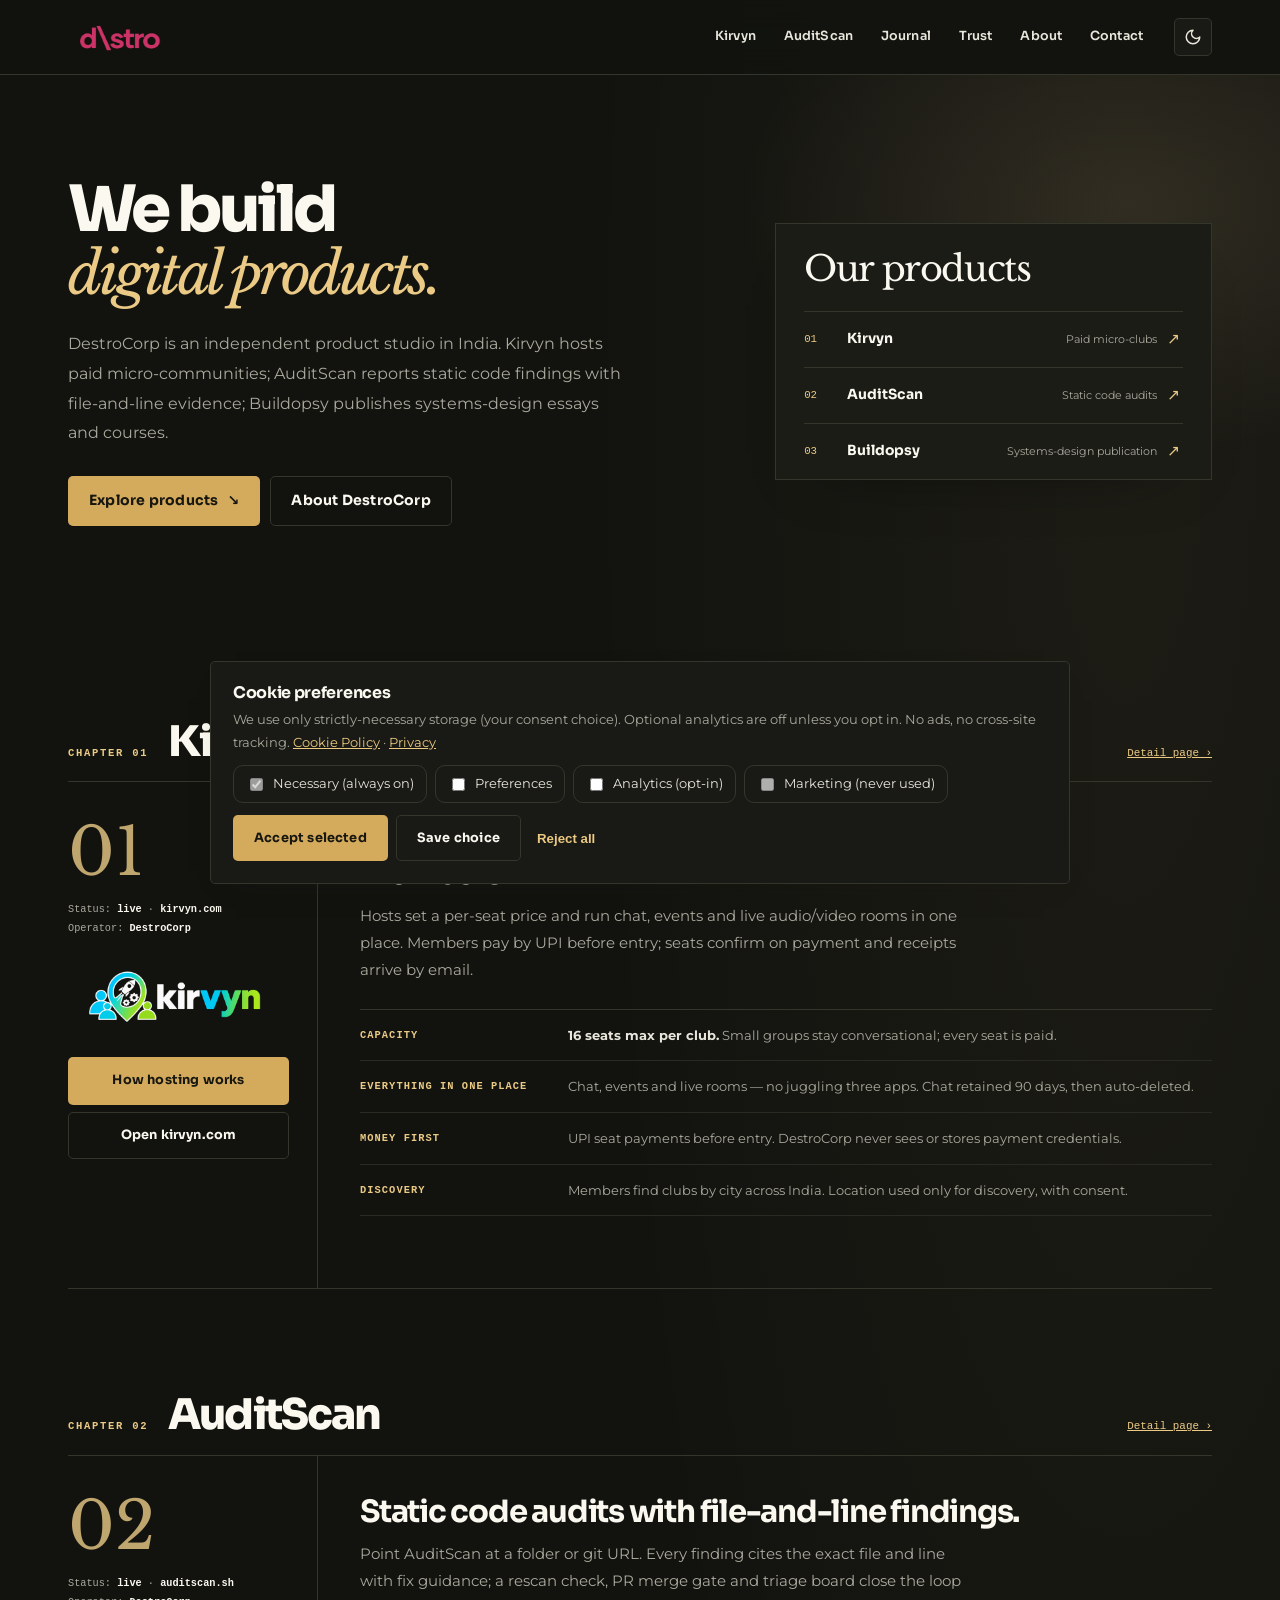
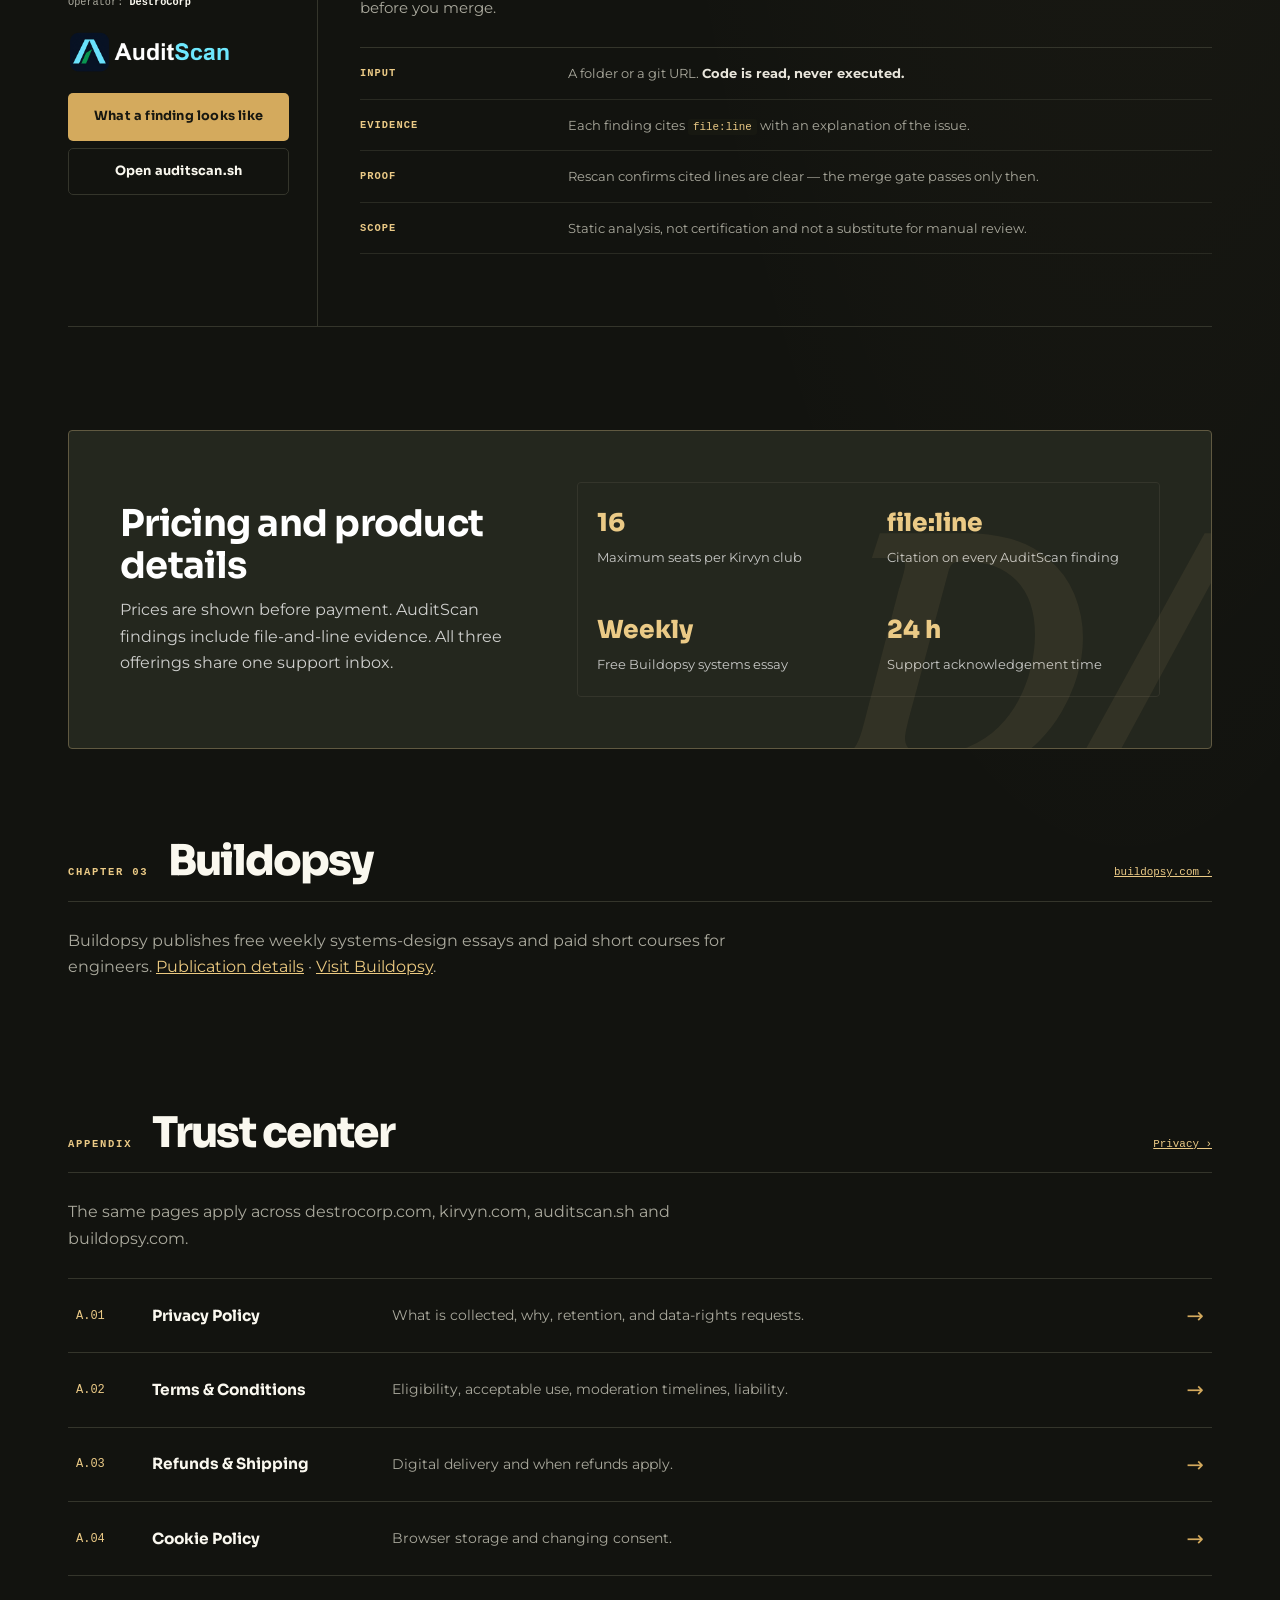
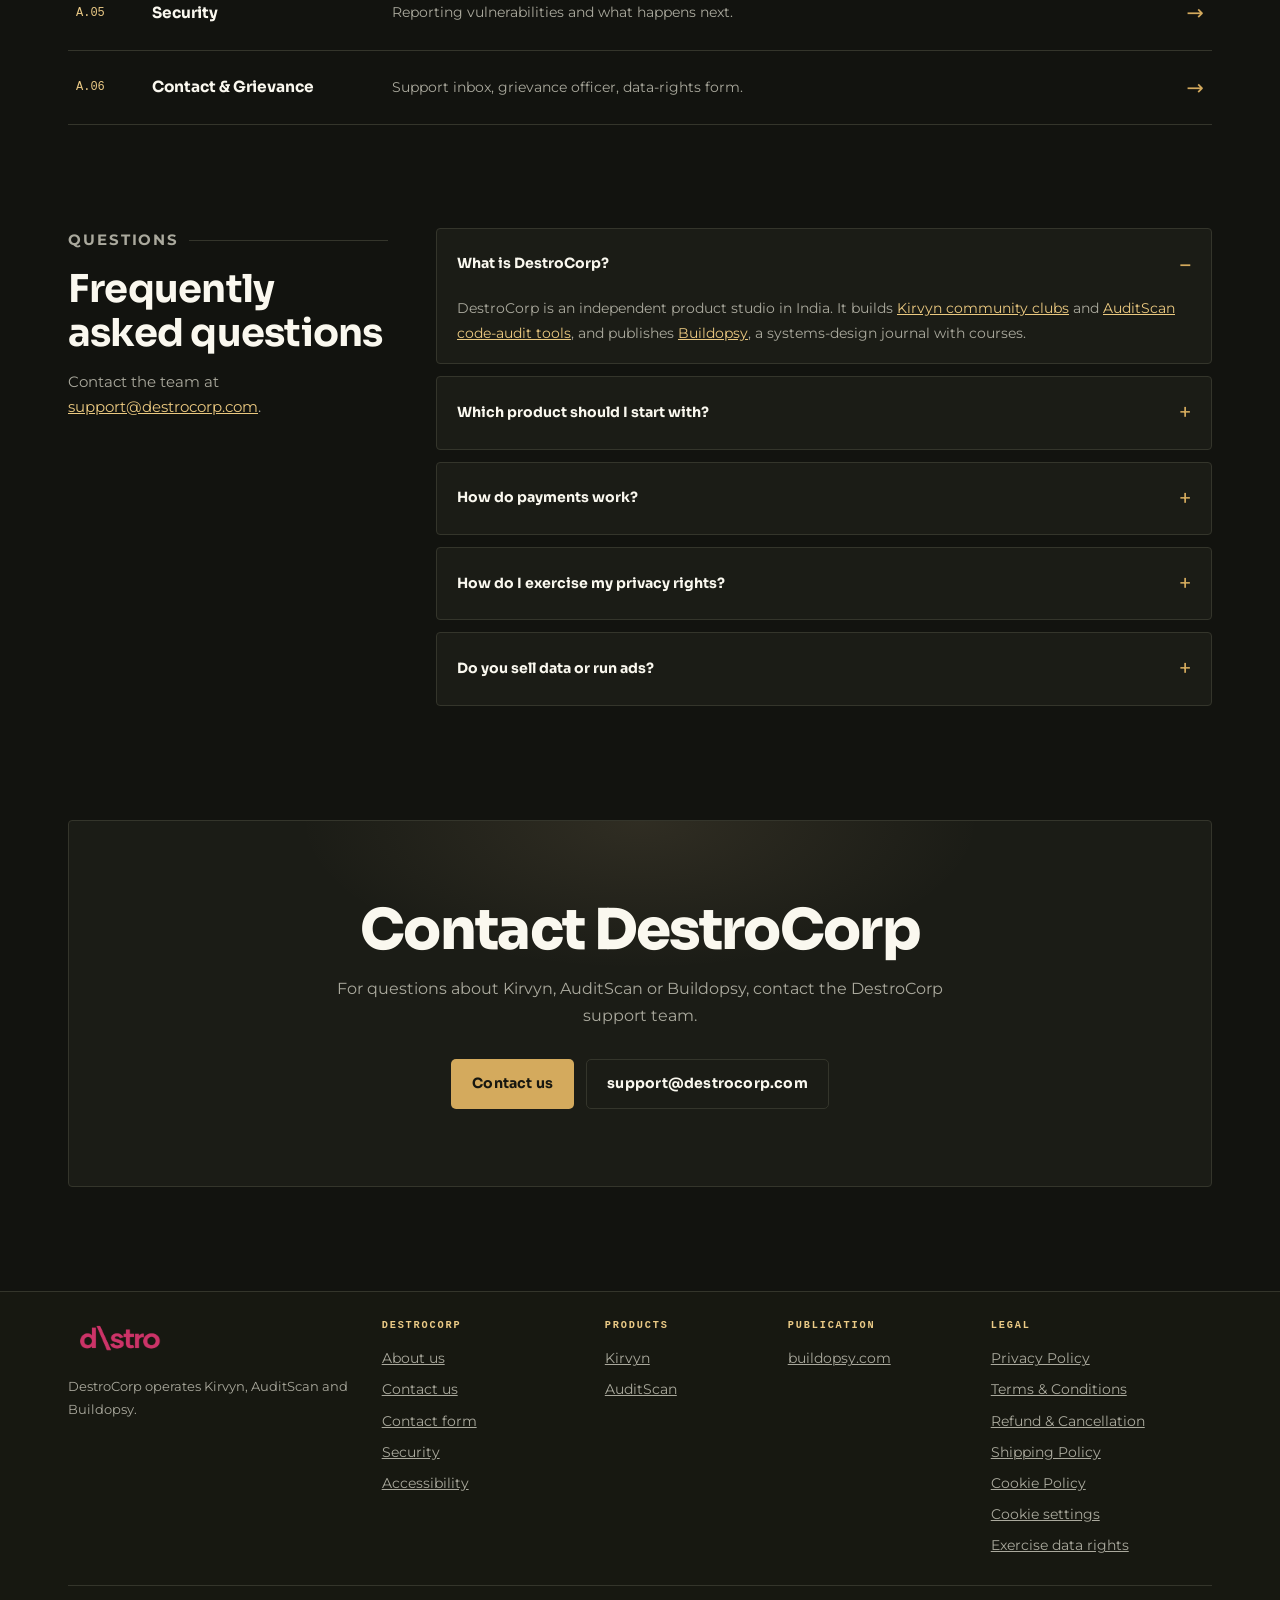
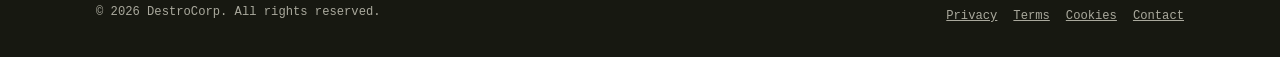
==== commit e00d8f20: "Redesign studio site and refine responsive layout" ====
--- a/index.html
+++ b/index.html
@@ -1,31 +1,31 @@
 <!doctype html>
-<!-- DestroCorp v4 — full rehaul. Static only. -->
+<!-- DestroCorp studio edition. Static only. -->
 <html lang="en">
 <head>
   <meta charset="utf-8">
   <meta name="viewport" content="width=device-width, initial-scale=1.0">
-  <meta name="color-scheme" content="dark">
-  <meta name="description" content="DestroCorp runs Kirvyn (paid micro-club communities), AuditScan (code audits with file-line evidence) and Buildopsy (systems-design publication and courses).">
+  <meta name="color-scheme" content="dark light">
+  <meta name="description" content="DestroCorp is an independent product studio in India building Kirvyn community clubs, AuditScan code-audit tools, and Buildopsy systems-design essays and courses.">
   <link rel="canonical" href="https://destrocorp.com/">
   <meta name="author" content="DestroCorp">
   <meta name="robots" content="index, follow, max-image-preview:large, max-snippet:-1">
-  <meta name="theme-color" content="#0f0c10">
+  <meta name="theme-color" content="#12130f">
   <meta name="geo.region" content="IN">
   <meta property="og:type" content="website">
   <meta property="og:site_name" content="DestroCorp">
-  <meta property="og:title" content="DestroCorp — Kirvyn, AuditScan, Buildopsy">
-  <meta property="og:description" content="DestroCorp runs Kirvyn (paid micro-club communities), AuditScan (code audits) and Buildopsy (systems-design publication and courses).">
+  <meta property="og:title" content="DestroCorp — Independent Product Studio">
+  <meta property="og:description" content="An independent product studio in India building smaller, more thoughtful digital products: Kirvyn, AuditScan and Buildopsy.">
   <meta property="og:url" content="https://destrocorp.com/">
   <meta property="og:image" content="https://destrocorp.com/assets/img/og-cover.png">
   <meta property="og:image:alt" content="DestroCorp logo">
   <meta property="og:image:width" content="1200">
   <meta property="og:image:height" content="630">
   <meta name="twitter:card" content="summary_large_image">
-  <meta name="twitter:title" content="DestroCorp — Kirvyn, AuditScan, Buildopsy">
-  <meta name="twitter:description" content="DestroCorp operates Kirvyn (micro-club communities), AuditScan (code audits) and Buildopsy (systems publication).">
+  <meta name="twitter:title" content="DestroCorp — Independent Product Studio">
+  <meta name="twitter:description" content="An independent product studio in India building Kirvyn, AuditScan and Buildopsy.">
   <meta name="twitter:image" content="https://destrocorp.com/assets/img/og-cover.png">
   <meta name="twitter:image:alt" content="DestroCorp logo">
-  <title>DestroCorp — Kirvyn &amp; AuditScan</title>
+  <title>DestroCorp — Independent Product Studio in India</title>
   <link rel="icon" href="assets/img/new-img.png" type="image/png">
   <link rel="icon" type="image/png" sizes="512x512" href="assets/img/logo-512.png">
   <link rel="apple-touch-icon" href="assets/img/logo-512.png">
@@ -34,34 +34,33 @@
   <script>if(localStorage.getItem('dc-theme')!=='light')document.documentElement.classList.add('dark');</script>
   <link rel="stylesheet" href="assets/css/main.css">
   <script type="application/ld+json">
-  {"@context":"https://schema.org","@type":"Organization","name":"DestroCorp","url":"https://destrocorp.com/","logo":"https://destrocorp.com/assets/img/new-img.png","description":"DestroCorp operates Kirvyn, AuditScan and Buildopsy.","email":"support@destrocorp.com","address":{"@type":"PostalAddress","addressCountry":"IN","addressLocality":"India"},"sameAs":[]}
+   {"@context":"https://schema.org","@type":"Organization","name":"DestroCorp","url":"https://destrocorp.com/","logo":"https://destrocorp.com/assets/img/logo-512.png","description":"Independent product studio in India building Kirvyn, AuditScan and Buildopsy.","email":"support@destrocorp.com","address":{"@type":"PostalAddress","addressCountry":"IN"}}
   </script>
   <script type="application/ld+json">
   {"@context":"https://schema.org","@type":"WebSite","name":"DestroCorp","url":"https://destrocorp.com/","inLanguage":"en"}
   </script>
   <script type="application/ld+json">
-  {"@context":"https://schema.org","@type":"ItemList","name":"DestroCorp products","itemListElement":[
-    {"@type":"ListItem","position":1,"item":{"@type":"SoftwareApplication","name":"Kirvyn","url":"https://destrocorp.com/brands/kirvyn.html","applicationCategory":"SocialNetworkingApplication","operatingSystem":"Web","description":"Paid community clubs with chat, events and UPI payments."}},
-    {"@type":"ListItem","position":2,"item":{"@type":"SoftwareApplication","name":"AuditScan","url":"https://destrocorp.com/brands/auditscan.html","applicationCategory":"DeveloperApplication","operatingSystem":"Linux, macOS, Windows","description":"Code audits for folders and git repos, with file-and-line evidence."}}]}
+   {"@context":"https://schema.org","@type":"ItemList","name":"Products and publication by DestroCorp","itemListElement":[
+     {"@type":"ListItem","position":1,"item":{"@type":"SoftwareApplication","name":"Kirvyn","url":"https://destrocorp.com/brands/kirvyn.html","applicationCategory":"SocialNetworkingApplication","operatingSystem":"Web","description":"Paid community clubs with chat, events and UPI payments."}},
+     {"@type":"ListItem","position":2,"item":{"@type":"SoftwareApplication","name":"AuditScan","url":"https://destrocorp.com/brands/auditscan.html","applicationCategory":"DeveloperApplication","operatingSystem":"Linux, macOS, Windows","description":"Code audits for folders and git repos, with file-and-line evidence."}},
+     {"@type":"ListItem","position":3,"item":{"@type":"CreativeWork","name":"Buildopsy","url":"https://destrocorp.com/brands/buildopsy.html","description":"Systems-design publication with free essays and short courses."}}]}
   </script>
   <script type="application/ld+json">
   {"@context":"https://schema.org","@type":"FAQPage","mainEntity":[
-    {"@type":"Question","name":"What is DestroCorp?","acceptedAnswer":{"@type":"Answer","text":"DestroCorp is a software studio based in India. It runs three products: Kirvyn (paid community clubs), AuditScan (code audits) and Buildopsy (a systems-design publication with courses)."}},
+    {"@type":"Question","name":"What is DestroCorp?","acceptedAnswer":{"@type":"Answer","text":"DestroCorp is an independent product studio in India. It builds Kirvyn community clubs and AuditScan code-audit tools, and publishes Buildopsy, a systems-design journal with courses."}},
     {"@type":"Question","name":"Which product should I start with?","acceptedAnswer":{"@type":"Answer","text":"For communities, see Kirvyn. For code review, see AuditScan. For systems-design reading and courses, see Buildopsy."}},
     {"@type":"Question","name":"How do payments work?","acceptedAnswer":{"@type":"Answer","text":"Payments are processed by our payment processor. We do not store card or UPI credentials. Digital access is granted after payment; eligible refunds go to the original payment source within 5-7 business days."}},
     {"@type":"Question","name":"How do I exercise my privacy rights?","acceptedAnswer":{"@type":"Answer","text":"Email grievance@destrocorp.com or use the data-rights form. We honour access, correction, erasure and consent-withdrawal requests."}},
-    {"@type":"Question","name":"Do you sell data or run ads?","acceptedAnswer":{"@type":"Answer","text":"No. We do not sell personal data, run third-party advertising, or use cross-site trackers on this site."}},
-    {"@type":"Question","name":"Does destrocorp.com use cookies?","acceptedAnswer":{"@type":"Answer","text":"Only strictly-necessary, first-party consent storage. No advertising or cross-site tracking. You can change your choice anytime via the Cookie Settings link in the footer."}}]}
+    {"@type":"Question","name":"Do you sell data or run ads?","acceptedAnswer":{"@type":"Answer","text":"No. We do not sell personal data, run third-party advertising, or use cross-site trackers on this site."}}]}
   </script>
 </head>
 <body class="site">
 <a class="skip" href="#main">Skip to content</a>
-<div class="announce">Kirvyn is live at <a href="https://kirvyn.com" rel="noopener">kirvyn.com</a><span class="sep">·</span>AuditScan is live at <a href="https://auditscan.sh" rel="noopener">auditscan.sh</a><span class="sep">·</span>Prices stated before you pay</div>
 <header class="topbar">
   <div class="wrap">
     <a class="brand brand-logo" href="index.html"><img loading="eager" fetchpriority="high" decoding="async" class="logo-dark" src="assets/img/new-img.png" alt="DestroCorp" width="190" height="38"><img loading="eager" decoding="async" class="logo-light" src="assets/img/logo.svg" alt="DestroCorp" width="190" height="38" aria-hidden="true"></a>
     <nav class="topnav" id="topnav">
-      <a href="#kirvyn">Kirvyn</a>
+      <a href="#brands">Kirvyn</a>
       <a href="#auditscan">AuditScan</a>
       <a href="#journal">Journal</a>
       <a href="#trust">Trust</a>
@@ -82,65 +81,28 @@
 
 <main id="main">
   <section class="hero-xl">
-    <div class="wrap">
+    <div class="wrap hero-wrap">
       <div class="hero-split">
-      <div>
-      <h1>Small clubs worth paying for. <span class="it">Audits</span> worth acting on.</h1>
-      <p class="hero-sub"><a href="brands/kirvyn.html"><strong>Kirvyn</strong></a> is paid micro-clubs — chat, events, live rooms and UPI seat payments, capped at <strong>16 members</strong> so every club stays alive. <a href="brands/auditscan.html"><strong>AuditScan</strong></a> scans a folder or git repo and cites every finding with an exact <strong>file and line number</strong>. <a href="brands/buildopsy.html"><strong>Buildopsy</strong></a> is the systems-design journal: one free essay a week, plus short paid courses.</p>
-      <div class="hero-cta">
-        <a class="btn" href="#kirvyn">Enter the studio</a>
-        <a class="btn btn-ghost" href="brands/auditscan.html">See a sample finding</a>
-      </div>
-      </div>
-      <aside class="hero-banner" aria-label="DestroCorp banner">
-        <svg viewBox="0 0 520 520" role="img" aria-hidden="true">
-          <defs>
-            <pattern id="hb-grid" width="34" height="34" patternUnits="userSpaceOnUse">
-              <path d="M34 0H0v34" fill="none" stroke="currentColor" stroke-width="1" opacity=".05"/>
-            </pattern>
-            <radialGradient id="hb-fade" cx="50%" cy="36%" r="78%">
-              <stop offset="0%" stop-color="#fff"/><stop offset="68%" stop-color="#fff"/><stop offset="100%" stop-color="#000"/>
-            </radialGradient>
-            <mask id="hb-gridmask"><rect x="0" y="0" width="520" height="520" fill="url(#hb-fade)"/></mask>
-            <radialGradient id="hb-glow" cx="50%" cy="50%" r="50%">
-              <stop offset="0%" stop-color="#c9406b" stop-opacity=".28"/><stop offset="100%" stop-color="#c9406b" stop-opacity="0"/>
-            </radialGradient>
-          </defs>
-          <rect x="0" y="0" width="520" height="520" fill="url(#hb-grid)" mask="url(#hb-gridmask)" style="color:var(--mist)"/>
-          <ellipse cx="130" cy="110" rx="170" ry="120" fill="url(#hb-glow)"/>
-          <text x="560" y="208" text-anchor="end" font-family="Sora, ui-sans-serif, system-ui, sans-serif" font-weight="800" font-size="290" style="fill:var(--brand)" opacity=".12">d\</text>
-          <text x="52" y="96" font-family="ui-monospace, 'SFMono-Regular', 'Cascadia Code', Consolas, monospace" font-size="13" letter-spacing="5" style="fill:var(--brand)">DESTROCORP</text>
-          <rect x="52" y="112" width="120" height="4" style="fill:var(--gold)"/>
-          <text x="52" y="152" font-family="ui-monospace, 'SFMono-Regular', 'Cascadia Code', Consolas, monospace" font-size="12" letter-spacing="2" style="fill:var(--mist)">LIVE — RESCAN 2/3 CLEAR · 12/16 SEATS</text>
-          <g font-family="ui-monospace, 'SFMono-Regular', 'Cascadia Code', Consolas, monospace" font-size="13">
-            <line x1="52" y1="182" x2="468" y2="182" style="stroke:var(--line)" stroke-width="1"/>
-            <rect x="52" y="196" width="10" height="10" style="fill:var(--brand)"/><text x="74" y="205" style="fill:var(--paper)">shell-injection</text><text x="468" y="205" text-anchor="end" style="fill:var(--mist)">deploy.ts:42</text>
-            <line x1="52" y1="218" x2="468" y2="218" style="stroke:var(--line)" stroke-width="1"/>
-            <rect x="52" y="232" width="10" height="10" style="fill:var(--gold)"/><text x="74" y="241" style="fill:var(--paper)">dead-handler</text><text x="468" y="241" text-anchor="end" style="fill:var(--mist)">hooks.ts:118</text>
-            <line x1="52" y1="254" x2="468" y2="254" style="stroke:var(--line)" stroke-width="1"/>
-            <rect x="52" y="268" width="10" height="10" fill="none" style="stroke:var(--brand)" stroke-width="2"/><text x="74" y="277" style="fill:var(--paper)">risky-fn · fixed</text><text x="468" y="277" text-anchor="end" style="fill:var(--mist)">billing.ts:67</text>
-            <line x1="52" y1="290" x2="468" y2="290" style="stroke:var(--line)" stroke-width="1"/>
-          </g>
-          <text x="52" y="322" font-family="ui-monospace, 'SFMono-Regular', 'Cascadia Code', Consolas, monospace" font-size="12" letter-spacing="3" style="fill:var(--mist)">16 SEATS · 12 FILLED</text><text x="468" y="322" text-anchor="end" font-family="ui-monospace, 'SFMono-Regular', 'Cascadia Code', Consolas, monospace" font-size="12" style="fill:var(--brand)">75%</text>
-          <g id="hb-seats">
-            <circle cx="62" cy="348" r="10" style="fill:var(--brand)"/><circle cx="94" cy="348" r="10" style="fill:var(--brand)"/><circle cx="126" cy="348" r="10" style="fill:var(--brand)"/><circle cx="158" cy="348" r="10" style="fill:var(--brand)"/><circle cx="190" cy="348" r="10" style="fill:var(--brand)"/><circle cx="222" cy="348" r="10" style="fill:var(--brand)"/><circle cx="254" cy="348" r="10" style="fill:var(--brand)"/><circle cx="286" cy="348" r="10" style="fill:var(--brand)"/>
-            <circle cx="62" cy="376" r="10" style="fill:var(--brand)"/><circle cx="94" cy="376" r="10" style="fill:var(--brand)"/><circle cx="126" cy="376" r="10" style="fill:var(--brand)"/><circle cx="158" cy="376" r="10" style="fill:var(--brand)" stroke="#d9b98a" stroke-width="2"/><circle cx="190" cy="376" r="10" fill="none" style="stroke:var(--line)" stroke-width="2"/><circle cx="222" cy="376" r="10" fill="none" style="stroke:var(--line)" stroke-width="2"/><circle cx="254" cy="376" r="10" fill="none" style="stroke:var(--line)" stroke-width="2"/><circle cx="286" cy="376" r="10" fill="none" style="stroke:var(--line)" stroke-width="2"/>
-          </g>
-          <rect x="52" y="396" width="416" height="8" rx="4" style="fill:var(--line)"/><rect x="52" y="396" width="312" height="8" rx="4" style="fill:var(--brand)"/>
-          <g font-family="ui-monospace, 'SFMono-Regular', 'Cascadia Code', Consolas, monospace" font-size="13">
-            <text x="52" y="438" style="fill:var(--mist)">SEAT</text><text x="468" y="438" text-anchor="end" style="fill:var(--heading)">₹199 · UPI</text>
-            <text x="52" y="464" style="fill:var(--mist)">CHAT</text><text x="468" y="464" text-anchor="end" style="fill:var(--heading)">90 days</text>
-            <text x="52" y="490" style="fill:var(--mist)">ESSAY</text><text x="468" y="490" text-anchor="end" style="fill:var(--heading)">weekly · free</text>
-          </g>
-        </svg>
-        <div class="hb-foot"><span><span class="hb-live"></span><b>EST. PRICES UP-FRONT</b></span><span>no ads · no trackers</span></div>
-      </aside>
-      </div>
-    </div>
-  </section>
-
-  <div class="wrap section-gap" id="kirvyn">
-    <div class="chapter-head reveal"><span class="no">CHAPTER 01</span><h2>Kirvyn</h2><a href="brands/kirvyn.html">Detail page ›</a></div>
+        <div class="hero-copy">
+          <h1>We build<br><span class="it">digital products.</span></h1>
+          <p class="hero-sub">DestroCorp is an independent product studio in India. Kirvyn hosts paid micro-communities; AuditScan reports static code findings with file-and-line evidence; Buildopsy publishes systems-design essays and courses.</p>
+          <div class="hero-cta">
+            <a class="btn" href="#brands">Explore products <span aria-hidden="true">↘</span></a>
+            <a class="btn btn-ghost" href="about.html">About DestroCorp</a>
+          </div>
+        </div>
+        <aside class="studio-index" aria-label="DestroCorp product index">
+          <p class="index-title">Our products</p>
+          <a class="index-entry" href="brands/kirvyn.html"><span>01</span><b>Kirvyn</b><small>Paid micro-clubs</small><i aria-hidden="true">↗</i></a>
+          <a class="index-entry" href="brands/auditscan.html"><span>02</span><b>AuditScan</b><small>Static code audits</small><i aria-hidden="true">↗</i></a>
+          <a class="index-entry" href="brands/buildopsy.html"><span>03</span><b>Buildopsy</b><small>Systems-design publication</small><i aria-hidden="true">↗</i></a>
+        </aside>
+      </div>
+    </div>
+  </section>
+
+  <section class="wrap section-gap" id="brands" aria-labelledby="kirvyn-title">
+    <div class="chapter-head reveal"><span class="no">CHAPTER 01</span><h2 id="kirvyn-title">Kirvyn</h2><a href="brands/kirvyn.html">Detail page ›</a></div>
     <div class="chapter reveal">
       <aside class="chapter-side">
         <p class="bignum">01</p>
@@ -152,7 +114,7 @@
         </div>
       </aside>
       <div class="chapter-body">
-        <h3>Paid micro-clubs, <span class="it">capped at sixteen</span> — so people actually show up.</h3>
+        <h3>Paid micro-clubs, capped at sixteen members.</h3>
         <p>Hosts set a per-seat price and run chat, events and live audio/video rooms in one place. Members pay by UPI before entry; seats confirm on payment and receipts arrive by email.</p>
         <div class="spec-table">
           <div class="row"><b>Capacity</b><span><strong>16 seats max per club.</strong> Small groups stay conversational; every seat is paid.</span></div>
@@ -162,10 +124,10 @@
         </div>
       </div>
     </div>
-  </div>
-
-  <div class="wrap section-gap" id="auditscan" style="padding-top:0">
-    <div class="chapter-head reveal"><span class="no">CHAPTER 02</span><h2>AuditScan</h2><a href="brands/auditscan.html">Detail page ›</a></div>
+  </section>
+
+  <section class="wrap section-gap" id="auditscan" style="padding-top:0" aria-labelledby="auditscan-title">
+    <div class="chapter-head reveal"><span class="no">CHAPTER 02</span><h2 id="auditscan-title">AuditScan</h2><a href="brands/auditscan.html">Detail page ›</a></div>
     <div class="chapter reveal">
       <aside class="chapter-side">
         <p class="bignum">02</p>
@@ -177,7 +139,7 @@
         </div>
       </aside>
       <div class="chapter-body">
-        <h3>Static audits <span class="it">cited to the line</span> — fix it, rescan, prove it.</h3>
+        <h3>Static code audits with file-and-line findings.</h3>
         <p>Point AuditScan at a folder or git URL. Every finding cites the exact file and line with fix guidance; a rescan check, PR merge gate and triage board close the loop before you merge.</p>
         <div class="spec-table">
           <div class="row"><b>Input</b><span>A folder or a git URL. <strong>Code is read, never executed.</strong></span></div>
@@ -187,13 +149,13 @@
         </div>
       </div>
     </div>
-  </div>
+  </section>
 
   <div class="wrap" style="padding-bottom:88px">
     <div class="band reveal">
       <div>
-        <h2>The studio standard: show the receipt.</h2>
-        <p>Prices before payment. Evidence before claims. One inbox for everything.</p>
+        <h2>Pricing and product details</h2>
+        <p>Prices are shown before payment. AuditScan findings include file-and-line evidence. All three offerings share one support inbox.</p>
       </div>
       <div class="band-stats">
         <div><b data-count="16">16</b><span>Maximum seats per Kirvyn club</span></div>
@@ -204,18 +166,13 @@
     </div>
   </div>
 
-  <div class="wrap section-gap" id="journal" style="padding-top:0">
-    <div class="chapter-head reveal"><span class="no">CHAPTER 03</span><h2>The journal</h2><a href="https://buildopsy.com" rel="noopener">buildopsy.com ›</a></div>
-    <p style="color:var(--mist);max-width:62ch;margin:26px 0">Buildopsy publishes one free systems-design teardown a week — real architectures, linked to code and measurements. Paid short courses run in small cohorts.</p>
-    <div class="journal-grid">
-      <article class="j-card reveal"><p class="meta">Essay · Free · 12 min</p><h3><a href="https://buildopsy.com" rel="noopener">How UPI settles in under two seconds</a></h3><p>Switches, PSPs and idempotency keys — traced from tap to settlement.</p><p class="go"><a href="brands/buildopsy.html">About Buildopsy →</a></p></article>
-      <article class="j-card reveal"><p class="meta">Essay · Free · 9 min</p><h3><a href="https://buildopsy.com" rel="noopener">Why your queue grows at 3 a.m.</a></h3><p>Backpressure, poison messages and dead-letter queues in a billing pipeline.</p><p class="go"><a href="https://buildopsy.com" rel="noopener">All essays →</a></p></article>
-      <article class="j-card reveal"><p class="meta">Courses · Paid · Cohort</p><h3><a href="brands/buildopsy.html">Go deeper with assignments</a></h3><p>Weekly essays stay free. Short paid courses add guided practice and review.</p><p class="go"><a href="brands/buildopsy.html">Course format →</a></p></article>
-    </div>
-  </div>
-
-  <div class="wrap section-gap" id="trust" style="padding-top:0">
-    <div class="chapter-head reveal"><span class="no">APPENDIX</span><h2>Trust center</h2><a href="privacy.html">Privacy ›</a></div>
+  <section class="wrap section-gap" id="journal" style="padding-top:0" aria-labelledby="journal-title">
+    <div class="chapter-head reveal" id="publication"><span class="no">CHAPTER 03</span><h2 id="journal-title">Buildopsy</h2><a href="https://buildopsy.com" rel="noopener">buildopsy.com ›</a></div>
+    <p style="color:var(--mist);max-width:62ch;margin:26px 0">Buildopsy publishes free weekly systems-design essays and paid short courses for engineers. <a href="brands/buildopsy.html">Publication details</a> · <a href="https://buildopsy.com" rel="noopener">Visit Buildopsy</a>.</p>
+  </section>
+
+  <section class="wrap section-gap" id="trust" style="padding-top:0" aria-labelledby="trust-title">
+    <div class="chapter-head reveal"><span class="no">APPENDIX</span><h2 id="trust-title">Trust center</h2><a href="privacy.html">Privacy ›</a></div>
     <p style="color:var(--mist);max-width:62ch;margin:26px 0">The same pages apply across destrocorp.com, kirvyn.com, auditscan.sh and buildopsy.com.</p>
     <div class="index-list reveal">
       <a href="privacy.html"><span class="n">A.01</span><b>Privacy Policy</b><span>What is collected, why, retention, and data-rights requests.</span><i>→</i></a>
@@ -225,29 +182,29 @@
       <a href="security.html"><span class="n">A.05</span><b>Security</b><span>Reporting vulnerabilities and what happens next.</span><i>→</i></a>
       <a href="contact.html"><span class="n">A.06</span><b>Contact &amp; Grievance</b><span>Support inbox, grievance officer, data-rights form.</span><i>→</i></a>
     </div>
-  </div>
-
-  <div class="wrap section-gap" id="faq" style="padding-top:0">
+  </section>
+
+  <section class="wrap section-gap" id="faq" style="padding-top:0" aria-labelledby="faq-title">
     <div class="faq-split reveal">
       <div class="side">
         <p class="hero-kicker" style="margin-bottom:14px">Questions</p>
-        <h2>Asked, answered.</h2>
-        <p>Still stuck? One inbox reaches all three products: <a href="mailto:support@destrocorp.com">support@destrocorp.com</a></p>
+        <h2 id="faq-title">Frequently asked questions</h2>
+        <p>Contact the team at <a href="mailto:support@destrocorp.com">support@destrocorp.com</a>.</p>
       </div>
       <div>
-        <details class="faq" open><summary>What is DestroCorp?</summary><p>DestroCorp is a software studio based in India. It runs three products: Kirvyn (paid community clubs), AuditScan (code audits) and Buildopsy (a systems-design publication with courses).</p></details>
+        <details class="faq" open><summary>What is DestroCorp?</summary><p>DestroCorp is an independent product studio in India. It builds <a href="brands/kirvyn.html">Kirvyn community clubs</a> and <a href="brands/auditscan.html">AuditScan code-audit tools</a>, and publishes <a href="brands/buildopsy.html">Buildopsy</a>, a systems-design journal with courses.</p></details>
         <details class="faq"><summary>Which product should I start with?</summary><p>For communities, see <a href="brands/kirvyn.html">Kirvyn</a>. For code review, see <a href="brands/auditscan.html">AuditScan</a>. For systems-design reading and courses, see <a href="brands/buildopsy.html">Buildopsy</a>.</p></details>
         <details class="faq"><summary>How do payments work?</summary><p>Payments are processed by our payment processor. We do not store card or UPI credentials. Digital access is granted after payment; eligible refunds go to the original payment source within 5–7 business days.</p></details>
         <details class="faq"><summary>How do I exercise my privacy rights?</summary><p>Email <a href="mailto:grievance@destrocorp.com">grievance@destrocorp.com</a> or use the <a href="contact.html#dsr">data-rights form</a>. We honour access, correction, erasure and consent-withdrawal requests under India's DPDP Act, the EU/UK GDPR, CCPA/CPRA, LGPD, PIPEDA and Australia's Privacy Act.</p></details>
         <details class="faq"><summary>Do you sell data or run ads?</summary><p>No. We do not sell personal data, run third-party advertising, or use cross-site trackers on this site. Analytics, if ever enabled, will be first-party and opt-in only.</p></details>
       </div>
     </div>
-  </div>
+  </section>
 
   <div class="wrap" style="padding-bottom:24px">
     <div class="final reveal">
-      <h2>One studio. <span class="it">One inbox.</span></h2>
-      <p>Questions about hosting, audits or courses — write once and reach Kirvyn, AuditScan and Buildopsy together.</p>
+      <h2>Contact DestroCorp</h2>
+      <p>For questions about Kirvyn, AuditScan or Buildopsy, contact the DestroCorp support team.</p>
       <div class="row"><a class="btn" href="contact.html">Contact us</a><a class="btn btn-ghost" href="mailto:support@destrocorp.com">support@destrocorp.com</a></div>
     </div>
   </div>
@@ -255,11 +212,10 @@
 
 <footer class="footer site" role="contentinfo">
   <div class="wrap">
-    <img class="foot-giant-logo" src="assets/img/new-img.png" alt="" width="600" height="200" loading="lazy" aria-hidden="true">
     <div class="foot-grid">
       <div class="foot-brand">
-        <a class="brand brand-logo" href="index.html" aria-label="DestroCorp home"><img class="logo-dark" src="assets/img/new-img.png" alt="DestroCorp" width="160" height="34" loading="lazy"><img class="logo-light" src="assets/img/logo.svg" alt="DestroCorp" width="160" height="34" loading="lazy" aria-hidden="true"></a>
-        <p>Kirvyn · AuditScan · Buildopsy. One studio, one support inbox, prices shown before you pay.</p>
+        <a class="brand brand-logo" href="index.html" aria-label="DestroCorp home"><img class="logo-dark" src="assets/img/new-img.png" alt="DestroCorp" width="160" height="34" loading="lazy"><img class="logo-light" src="assets/img/new-img.png" alt="DestroCorp" width="160" height="34" loading="lazy" aria-hidden="true"></a>
+        <p>DestroCorp operates Kirvyn, AuditScan and Buildopsy.</p>
       </div>
       <div><h4>DestroCorp</h4><ul><li><a href="about.html">About us</a></li><li><a href="contact.html">Contact us</a></li><li><a href="https://forms.gle/A5ELMMrSGKV3499J6" rel="noopener">Contact form</a></li><li><a href="security.html">Security</a></li><li><a href="accessibility.html">Accessibility</a></li></ul></div>
       <div><h4>Products</h4><ul><li><a href="brands/kirvyn.html">Kirvyn</a></li><li><a href="brands/auditscan.html">AuditScan</a></li></ul></div>
@@ -275,7 +231,7 @@
 
 <div id="consent" role="dialog" aria-live="polite" aria-label="Cookie consent">
   <div class="consent-card">
-    <h2>Your privacy, your call</h2>
+    <h2>Cookie preferences</h2>
     <p>We use only strictly-necessary storage (your consent choice). Optional analytics are off unless you opt in. No ads, no cross-site tracking. <a href="cookies.html">Cookie Policy</a> · <a href="privacy.html">Privacy</a></p>
     <p id="c-dnt" hidden><strong>Do-Not-Track / Global Privacy Control detected</strong> — optional categories stay off.</p>
     <div class="consent-row">
--- a/assets/css/main.css
+++ b/assets/css/main.css
@@ -7,11 +7,10 @@
 @font-face{font-family:"Libre Baskerville";font-style:normal;font-weight:700;font-display:swap;src:url("../fonts/v4/baskerville-700.woff2") format("woff2")}
 @font-face{font-family:"Libre Baskerville";font-style:italic;font-weight:400;font-display:swap;src:url("../fonts/v4/baskerville-italic-400.woff2") format("woff2")}
 /* ============================================================
-   DestroCorp v4 — full rehaul.
+   DestroCorp studio edition.
    Fonts (per owner): Sora display / Montserrat body /
    Libre Baskerville serif / system mono.
-   Coloring (per owner): DestroCorp's own warm near-black +
-   logo maroon + gold. Nothing borrowed from elsewhere.
+   Coloring: warm paper, deep ink, brass, and a quiet copper note.
    Zero JS deps; subpage legacy classes aliased so every
    page inherits the system.
    ============================================================ */
@@ -20,48 +19,48 @@
   --font-body:"Montserrat",ui-sans-serif,system-ui,-apple-system,"Segoe UI",Roboto,Helvetica,Arial,sans-serif;
   --font-serif:"Libre Baskerville",Georgia,"Times New Roman",serif;
   --font-mono:ui-monospace,"SFMono-Regular","Cascadia Code",Consolas,monospace;
-  /* light (opt-in) */
-  --ink:#faf7f3;
-  --panel:#ffffff;
-  --line:#e6dcd9;
-  --brand:#a52355;
-  --brand-deep:#7d1a41;
-  --brand-ink:#ffffff;
-  --link:#a52355;
-  --rose:#c9406b;
-  --gold:#8a6d2f;
-  --gold-soft:rgba(138,109,47,.1);
-  --mist:#6b5e63;
-  --paper:#2b2226;
-  --heading:#171114;
-  --card:#ffffff;
-  --card-muted:#f6f0ea;
-  --line-soft:#efe6e0;
-  --band:#7d1a41;
-  --band-ink:#fdf6f0;
-  --radius:16px;
-  --shadow:0 1px 3px rgba(40,16,26,.08),0 16px 40px -20px rgba(40,16,26,.25);
+   /* light (opt-in): warm paper, dark ink, and a restrained copper accent */
+   --ink:#f2eee4;
+   --panel:#fbf8f0;
+   --line:#d9d2c3;
+   --brand:#865337;
+   --brand-deep:#67412e;
+   --brand-ink:#fffaf0;
+   --link:#825035;
+   --rose:#a95f4c;
+   --gold:#795a2e;
+   --gold-soft:rgba(159,118,62,.12);
+   --mist:#6f6b60;
+   --paper:#333129;
+   --heading:#1a1a16;
+   --card:#fbf8f0;
+   --card-muted:#eae5d9;
+   --line-soft:#e3ddd0;
+   --band:#25291f;
+   --band-ink:#f7f1df;
+   --radius:8px;
+   --shadow:0 12px 32px -26px rgba(29,25,17,.5);
   --max:1200px;
 }
-:root.dark{
-  --ink:#0f0c10;
-  --panel:#161318;
-  --line:#2c242c;
-  --brand:#d65384;
-  --brand-deep:#a52355;
-  --brand-ink:#ffffff;
-  --link:#ec9db8;
-  --rose:#e0608c;
-  --gold:#d9b98a;
-  --gold-soft:rgba(217,185,138,.1);
-  --mist:#ab9aa2;
-  --paper:#ece3e7;
-  --heading:#ffffff;
-  --card:#171318;
-  --card-muted:#100d12;
-  --line-soft:#221c22;
-  --band:#6d1737;
-  --band-ink:#fdf3ec;
+ :root.dark{
+   --ink:#12130f;
+   --panel:#191a15;
+   --line:#34352b;
+   --brand:#d4aa5d;
+   --brand-deep:#bb8f45;
+   --brand-ink:#171710;
+   --link:#ebc980;
+   --rose:#dfa075;
+   --gold:#ebca86;
+   --gold-soft:rgba(217,185,138,.11);
+   --mist:#aaa99d;
+   --paper:#e9e6dc;
+   --heading:#faf8ef;
+   --card:#1b1c16;
+   --card-muted:#171811;
+   --line-soft:#292a22;
+   --band:#24271e;
+   --band-ink:#f7f1df;
 }
 *{box-sizing:border-box}
 html{-webkit-text-size-adjust:100%;scroll-behavior:smooth}
@@ -76,11 +75,6 @@
 .wrap{max-width:var(--max);margin:0 auto;padding:0 28px}
 .skip{position:absolute;left:-9999px;top:0;background:var(--heading);color:var(--ink);padding:10px 16px;z-index:200;border-radius:0 0 10px 0;font-weight:700;font-size:14px}
 .skip:focus{left:0}
-
-/* ---------- announcement bar ---------- */
-.announce{background:var(--brand-deep);color:#fff;font-family:var(--font-mono);font-size:.72rem;letter-spacing:.04em;text-align:center;padding:9px 16px}
-.announce a{color:#fff;font-weight:700}
-.announce .sep{opacity:.5;margin:0 10px}
 
 /* ---------- header ---------- */
 .topbar,.site-header{position:sticky;top:0;z-index:40;background:color-mix(in srgb,var(--panel) 88%,transparent);-webkit-backdrop-filter:blur(14px);backdrop-filter:blur(14px);border-bottom:1px solid var(--line)}
@@ -121,7 +115,7 @@
 
 /* ---------- HERO (new) ---------- */
 .hero-xl{padding:clamp(72px,10vw,132px) 0 clamp(8px,2vw,20px);position:relative;overflow:hidden}
-#kirvyn,#auditscan,#journal,#trust,#faq{scroll-margin-top:84px}
+#kirvyn,#brands,#auditscan,#journal,#publication,#trust,#faq{scroll-margin-top:84px}
 .hero-xl::before{content:"";position:absolute;inset:0;pointer-events:none;background:radial-gradient(720px 340px at 12% 0%,color-mix(in srgb,var(--brand) 14%,transparent),transparent 65%),radial-gradient(640px 300px at 95% 20%,var(--gold-soft),transparent 60%)}
 .hero-kicker{display:flex;align-items:center;gap:12px;font-family:var(--font-mono);font-size:.72rem;letter-spacing:.22em;text-transform:uppercase;color:var(--brand);font-weight:700;margin:0 0 22px;position:relative}
 .hero-kicker::after{content:"";height:1px;flex:1;background:var(--line)}
@@ -220,7 +214,6 @@
 
 /* ---------- footer ---------- */
 .footer,footer.site{margin-top:96px;border-top:1px solid var(--line);padding:0;background:var(--card-muted)}
-.foot-giant-logo{display:block;width:min(600px,86%);height:auto;opacity:.16;margin:0;padding:44px 0 0;user-select:none;pointer-events:none}
 .footer .wrap,.foot-base .wrap{max-width:var(--max);margin:0 auto;padding-left:28px;padding-right:28px}
 .foot-grid{display:grid;grid-template-columns:1.5fr 1fr .9fr .9fr 1.1fr;gap:28px;padding-top:36px;padding-bottom:24px}
 .foot-brand img{height:34px;width:auto;max-width:200px;background:#141016;border-radius:12px;padding:6px 12px}
@@ -352,7 +345,7 @@
 .j-card h3,.index-list b,details.faq summary,.final h2,.band h2,
 .faq-split h2,.chapter-head h2,.hero-xl h1{font-family:var(--font-display)}
 .hero-kicker,.chapter-head .no,.chapter-head a,.exhibit-cap,.sev,
-.finding .loc,.ledger-row,.hero-index b,.announce,.hb-foot,
+.finding .loc,.ledger-row,.hero-index b,.hb-foot,
 .tag,.crumb,.updated,.foot-base,.step .n,.j-card .meta,.j-card .go{font-family:var(--font-mono)}
 .hero-banner .hb-live{display:inline-block;width:8px;height:8px;border-radius:50%;background:var(--brand);margin-right:8px;animation:hb-pulse 2s ease-in-out infinite;vertical-align:1px}
 @keyframes hb-pulse{0%,100%{opacity:1}50%{opacity:.25}}
@@ -374,7 +367,7 @@
 .j-card h3,.index-list b,details.faq summary,.final h2,.band h2,
 .faq-split h2,.chapter-head h2,.hero-xl h1{font-family:var(--font-display)}
 .hero-kicker,.chapter-head .no,.chapter-head a,.exhibit-cap,.sev,
-.finding .loc,.announce,.hb-foot,.tag,.crumb,.updated,.foot-base,.step .n,
+.finding .loc,.hb-foot,.tag,.crumb,.updated,.foot-base,.step .n,
 .j-card .meta,.j-card .go{font-family:var(--font-mono)}
 
 /* ---------- responsive ---------- */
@@ -433,15 +426,177 @@
 .reveal{opacity:0;transform:translateY(12px);transition:opacity .5s ease,transform .5s ease}
 .reveal.in{opacity:1;transform:none}
 @media(max-width:480px){
-  .announce{font-size:.62rem;line-height:1.7}
   .band-stats{grid-template-columns:1fr}
   .band-stats div{padding:18px}
   .chapter-side .bignum{font-size:3.4rem}
-  .foot-giant-logo{padding-top:32px}
   .consent-row .btn{flex:1 1 100%}
   .hero-kicker{letter-spacing:.14em}
 }
 @media print{
-  .topbar,.site-header,.announce,#navToggle,.nav-toggle,#consent,.hero-cta,.final .row{display:none!important}
+  .topbar,.site-header,#navToggle,.nav-toggle,#consent,.hero-cta,.final .row{display:none!important}
   .card,.exhibit,.chapter-side,.final{box-shadow:none}
 }
+
+/* ---------- DestroCorp studio edition ---------- */
+:root{--radius:8px}
+body{background:var(--ink);background-image:radial-gradient(ellipse at 88% 8%,color-mix(in srgb,var(--gold) 5%,transparent),transparent 34%)}
+.topbar,.site-header{background:color-mix(in srgb,var(--ink) 91%,transparent);border-color:var(--line)}
+.topbar>.wrap,.site-header .wrap.nav{min-height:74px}
+.brand-logo,.brandmark{border-radius:4px;padding:5px 9px}
+.topnav a,.nav-links a{font-size:.79rem;letter-spacing:.01em}
+.iconbtn{border-radius:5px}
+.btn{min-height:46px;border-radius:5px;padding:12px 20px;letter-spacing:.015em}
+.btn:not(.btn-ghost){background:var(--brand);color:var(--brand-ink)!important;box-shadow:none}
+.btn:not(.btn-ghost):hover{background:var(--brand-deep);color:var(--brand-ink)!important}
+.btn-ghost{border-color:var(--line)}
+.hero-xl{padding:clamp(64px,8vw,112px) 0 clamp(50px,7vw,92px);overflow:hidden}
+.hero-xl::before{background:radial-gradient(540px 350px at 88% 24%,var(--gold-soft),transparent 72%),linear-gradient(90deg,transparent 0 49.95%,color-mix(in srgb,var(--line) 30%,transparent) 50%,transparent 50.05%)}
+.hero-xl::after{display:none}
+.hero-wrap{position:relative}
+.hero-split{grid-template-columns:minmax(0,1.08fr) minmax(330px,.78fr);gap:clamp(46px,8vw,110px)}
+.hero-copy{max-width:680px}
+.hero-kicker{max-width:390px;gap:10px;margin-bottom:24px;font-size:.67rem;letter-spacing:.13em;color:var(--gold)}
+.hero-kicker span{color:var(--mist)}
+.hero-xl h1{font-size:clamp(3.25rem,7.2vw,6.8rem);line-height:.99;letter-spacing:-.065em;max-width:10ch;margin-bottom:28px}
+.hero-xl h1 .it{display:block;font-family:var(--font-serif);font-size:.9em;line-height:1.08;letter-spacing:-.06em;color:var(--gold)}
+.hero-sub{max-width:51ch;font-size:1rem;line-height:1.85;color:var(--mist);margin-bottom:28px}
+.hero-cta{gap:10px}
+.hero-note{display:flex;align-items:center;gap:10px;margin:27px 0 0;color:var(--mist);font-family:var(--font-mono);font-size:.68rem;letter-spacing:.04em}
+.hero-note-mark{color:var(--gold);font-size:1.05rem}
+.studio-index{position:relative;isolation:isolate;align-self:center;max-width:470px;width:100%;justify-self:end;padding:22px 28px 0;background:var(--card);border:1px solid var(--line);box-shadow:0 28px 70px -55px rgba(0,0,0,.72);overflow:hidden}
+.studio-index::before{content:"";position:absolute;z-index:-1;inset:0;background:linear-gradient(135deg,transparent 0 67%,color-mix(in srgb,var(--gold) 8%,transparent) 67% 100%),repeating-linear-gradient(0deg,transparent 0 31px,color-mix(in srgb,var(--line) 24%,transparent) 32px);pointer-events:none}
+.index-top,.index-foot{display:flex;justify-content:space-between;gap:14px;font-family:var(--font-mono);font-size:.58rem;letter-spacing:.12em;color:var(--mist)}
+.index-mark{position:absolute;right:24px;top:50px;font-family:var(--font-display);font-size:8.6rem;font-weight:800;line-height:1;letter-spacing:-.11em;color:var(--brand);opacity:.12}
+.index-title{position:relative;margin:34px 0 23px;font-family:var(--font-serif);font-size:2.2rem;line-height:1.2;letter-spacing:-.04em;color:var(--heading)}
+.index-entry{position:relative;display:grid;grid-template-columns:33px 1fr auto 16px;gap:10px;align-items:center;min-height:56px;border-top:1px solid var(--line);color:var(--paper);text-decoration:none}
+.index-entry>span{font-family:var(--font-mono);font-size:.67rem;color:var(--gold)}
+.index-entry b{font-family:var(--font-display);font-size:.87rem;color:var(--heading)}
+.index-entry small{font-size:.68rem;color:var(--mist)}
+.index-entry i{font-style:normal;color:var(--gold);transition:transform .2s ease}
+.index-entry:hover{color:var(--paper)}
+.index-entry:hover i{transform:translate(2px,-2px)}
+.index-foot{position:relative;margin-top:6px;padding:13px 0 15px;border-top:1px solid var(--line);font-size:.55rem}
+.section-gap{padding-top:clamp(70px,8vw,112px);padding-bottom:clamp(70px,8vw,112px)}
+.chapter-head{border-bottom:1px solid var(--line);padding-bottom:15px}
+.chapter-head .no{font-size:.66rem;letter-spacing:.16em;color:var(--gold)}
+.chapter-head h2{font-size:clamp(1.8rem,3.3vw,2.7rem);letter-spacing:-.045em}
+.chapter-head>a{color:var(--gold);font-size:.68rem}
+.chapter{grid-template-columns:250px minmax(0,1fr);border-color:var(--line)}
+.chapter-side{border-color:var(--line);padding:38px 28px 36px 0}
+.chapter-side .bignum{font-family:var(--font-serif);font-size:4.1rem;font-weight:400;-webkit-text-stroke:0;color:var(--gold);opacity:.8}
+.chapter-side .live{font-size:.64rem;line-height:1.9}
+.chapter-side img{border-radius:4px;border-color:var(--line);padding:9px 12px}
+.chapter-side .links{gap:7px}
+.chapter-side .links .btn{width:100%}
+.chapter-body{padding:38px 0 42px 42px}
+.chapter-body h3{font-size:clamp(1.4rem,2.4vw,2rem);letter-spacing:-.04em;max-width:29ch}
+.chapter-body h3 .it{color:var(--gold)}
+.chapter-body>p{font-size:.91rem;line-height:1.85}
+.spec-table{border-color:var(--line);margin-top:25px}
+.spec-table .row{grid-template-columns:190px 1fr;border-color:var(--line-soft);font-size:.83rem;padding:14px 0}
+.spec-table .row b{font-size:.65rem;color:var(--gold)}
+.band{border-radius:4px;padding:clamp(30px,4vw,54px);border:1px solid color-mix(in srgb,var(--gold) 24%,var(--line));}
+.band::after{content:"D/";right:10px;bottom:-78px;font-family:var(--font-serif);font-style:italic;font-size:19rem;color:color-mix(in srgb,var(--gold) 7%,transparent)}
+.band-stats{border-radius:4px;gap:0;background:var(--line);border-color:var(--line)}
+.band-stats div{padding:19px;background:var(--band)}
+.band-stats b{font-size:1.55rem;color:var(--gold)}
+.band-stats span{line-height:1.55}
+.journal-grid{gap:14px}
+.j-card{border:1px solid var(--line);border-top:2px solid var(--gold);border-radius:0;background:var(--card);box-shadow:none;padding:24px;min-height:225px}
+.j-card .meta{font-size:.62rem;color:var(--gold)}
+.j-card h3{font-size:1.08rem;line-height:1.4}
+.j-card p{line-height:1.7}
+.index-list{border-top:1px solid var(--line)}
+.index-list a{grid-template-columns:56px 220px 1fr auto;border-color:var(--line);padding:19px 8px}
+.index-list b{font-size:.96rem}
+.index-list .n{color:var(--gold)}
+details.faq{border-radius:4px;box-shadow:none;background:var(--card);border-color:var(--line)}
+details.faq summary{font-size:.88rem}
+.final{border-radius:4px;box-shadow:none;background:var(--card);border-color:var(--line);padding-top:clamp(46px,6vw,82px);padding-bottom:clamp(46px,6vw,82px)}
+.final::before{background:radial-gradient(460px 200px at 50% 0%,var(--gold-soft),transparent 74%)}
+.final h2{font-size:clamp(2rem,4.5vw,3.5rem)}
+.final h2 .it{color:var(--gold)}
+.footer,footer.site{margin-top:80px;border-color:var(--line);background:var(--card-muted)}
+.foot-grid{grid-template-columns:1.45fr 1fr .8fr .9fr 1.1fr;gap:22px;padding-top:28px}
+.foot-brand img{border-radius:4px}
+footer.site h4,.footer h4{color:var(--gold);font-size:.64rem}
+.foot-base{border-color:var(--line)}
+.prose{line-height:1.85}
+.prose h2{letter-spacing:-.035em}
+.prose h3{color:var(--gold)}
+.crumb{padding-top:18px;font-size:.66rem}
+h1.page-title{margin-top:26px;max-width:19ch;font-size:clamp(2.25rem,5vw,4.1rem);line-height:1.04;letter-spacing:-.055em}
+p.sec-sub,.page-lede{font-size:.98rem;line-height:1.8}
+section.block{padding:50px 0}
+section.block.alt{background:var(--card-muted)}
+.card,.stat,.step,.form{border-radius:5px;box-shadow:none}
+.notice{border-radius:3px}
+.tag{border-radius:3px;color:var(--gold)}
+code{border-radius:3px;color:var(--gold)}
+.form input,.form select,.form textarea,.field-input{border-radius:4px}
+#consent .consent-card{border-radius:5px}
+
+@media(max-width:960px){
+  .hero-split{grid-template-columns:minmax(0,1fr) minmax(300px,.82fr);gap:38px}
+  .chapter{grid-template-columns:210px minmax(0,1fr)}
+  .chapter-body{padding-left:30px}
+  .spec-table .row{grid-template-columns:150px 1fr}
+}
+@media(max-width:760px){
+  .topbar>.wrap,.site-header .wrap.nav{min-height:64px}
+  .topnav,.nav-links{border-color:var(--line);border-radius:0 0 4px 4px}
+  .hero-xl{padding:50px 0 40px}
+  .hero-split{grid-template-columns:1fr;gap:35px}
+  .hero-xl h1{font-size:clamp(3.1rem,13vw,5.3rem);max-width:9ch}
+  .studio-index{justify-self:stretch;max-width:none;padding-left:21px;padding-right:21px}
+  .index-mark{font-size:7.5rem}
+  .chapter{grid-template-columns:1fr}
+  .chapter-side{border-bottom:1px solid var(--line);padding:24px 0}
+  .chapter-side .bignum{font-size:3.5rem}
+  .chapter-side .links{flex-direction:row;flex-wrap:wrap}
+  .chapter-side .links .btn{width:auto;flex:1 1 auto}
+  .chapter-body{padding:25px 0 32px}
+  .chapter-head h2{font-size:1.8rem}
+  .index-list a{grid-template-columns:34px 1fr 24px}
+  .foot-grid{grid-template-columns:1fr 1fr;gap:20px}
+  .foot-brand{grid-column:1/-1}
+}
+@media(max-width:480px){
+  .hero-xl h1{font-size:clamp(2.85rem,14vw,4.2rem)}
+  .hero-sub{font-size:.94rem}
+  .hero-cta .btn,.final .row .btn{flex:1 1 100%}
+  .index-top,.index-foot{font-size:.48rem;letter-spacing:.08em}
+  .index-entry{grid-template-columns:27px 1fr 15px;gap:8px}
+  .index-entry small{grid-column:2;grid-row:2;margin-top:-16px;padding-bottom:7px}
+  .index-entry i{grid-column:3;grid-row:1}
+  .spec-table .row{grid-template-columns:82px 1fr;gap:10px}
+  .band-stats{grid-template-columns:1fr 1fr}
+  .foot-grid{grid-template-columns:1fr}
+  .foot-brand{grid-column:auto}
+}
+@media(prefers-reduced-motion:reduce){
+  .hero-kicker,.hero-xl h1,.hero-sub,.hero-cta,.hero-banner{animation:none}
+}
+
+/* Screenshot refinements: one unframed wordmark, tighter copy, clean hero. */
+.brand-logo,.brandmark{background:transparent!important;border:0!important;border-radius:0!important;padding:0!important}
+.brand-logo .logo-dark,.brandmark .logo-dark{display:block!important}
+.brand-logo .logo-light,.brandmark .logo-light{display:none!important}
+:root:not(.dark) .brand-logo .logo-dark,:root:not(.dark) .brandmark .logo-dark{display:block!important}
+.chapter-side img,.brand-hero,.card .logo-row img,.foot-brand img{background:transparent!important;border:0!important;border-radius:0!important;box-shadow:none;padding:0!important}
+.hero-xl::before{background:radial-gradient(540px 350px at 88% 24%,var(--gold-soft),transparent 72%)}
+.hero-xl h1{font-size:clamp(3.1rem,5vw,5rem);line-height:1.03;letter-spacing:-.055em;max-width:none;margin-bottom:24px}
+.hero-xl h1 .it{max-width:none}
+.studio-index{padding-top:20px}
+.studio-index::before{background:none}
+.index-title{margin:4px 0 20px}
+@media(max-width:760px){
+  .hero-xl h1{font-size:clamp(2.75rem,9vw,4.2rem)}
+}
+@media(max-width:820px){
+  .hero-split{grid-template-columns:1fr;gap:35px}
+  .studio-index{justify-self:stretch;max-width:none}
+}
+@media(max-width:480px){
+  .hero-xl h1{font-size:clamp(2rem,8vw,3rem)}
+}
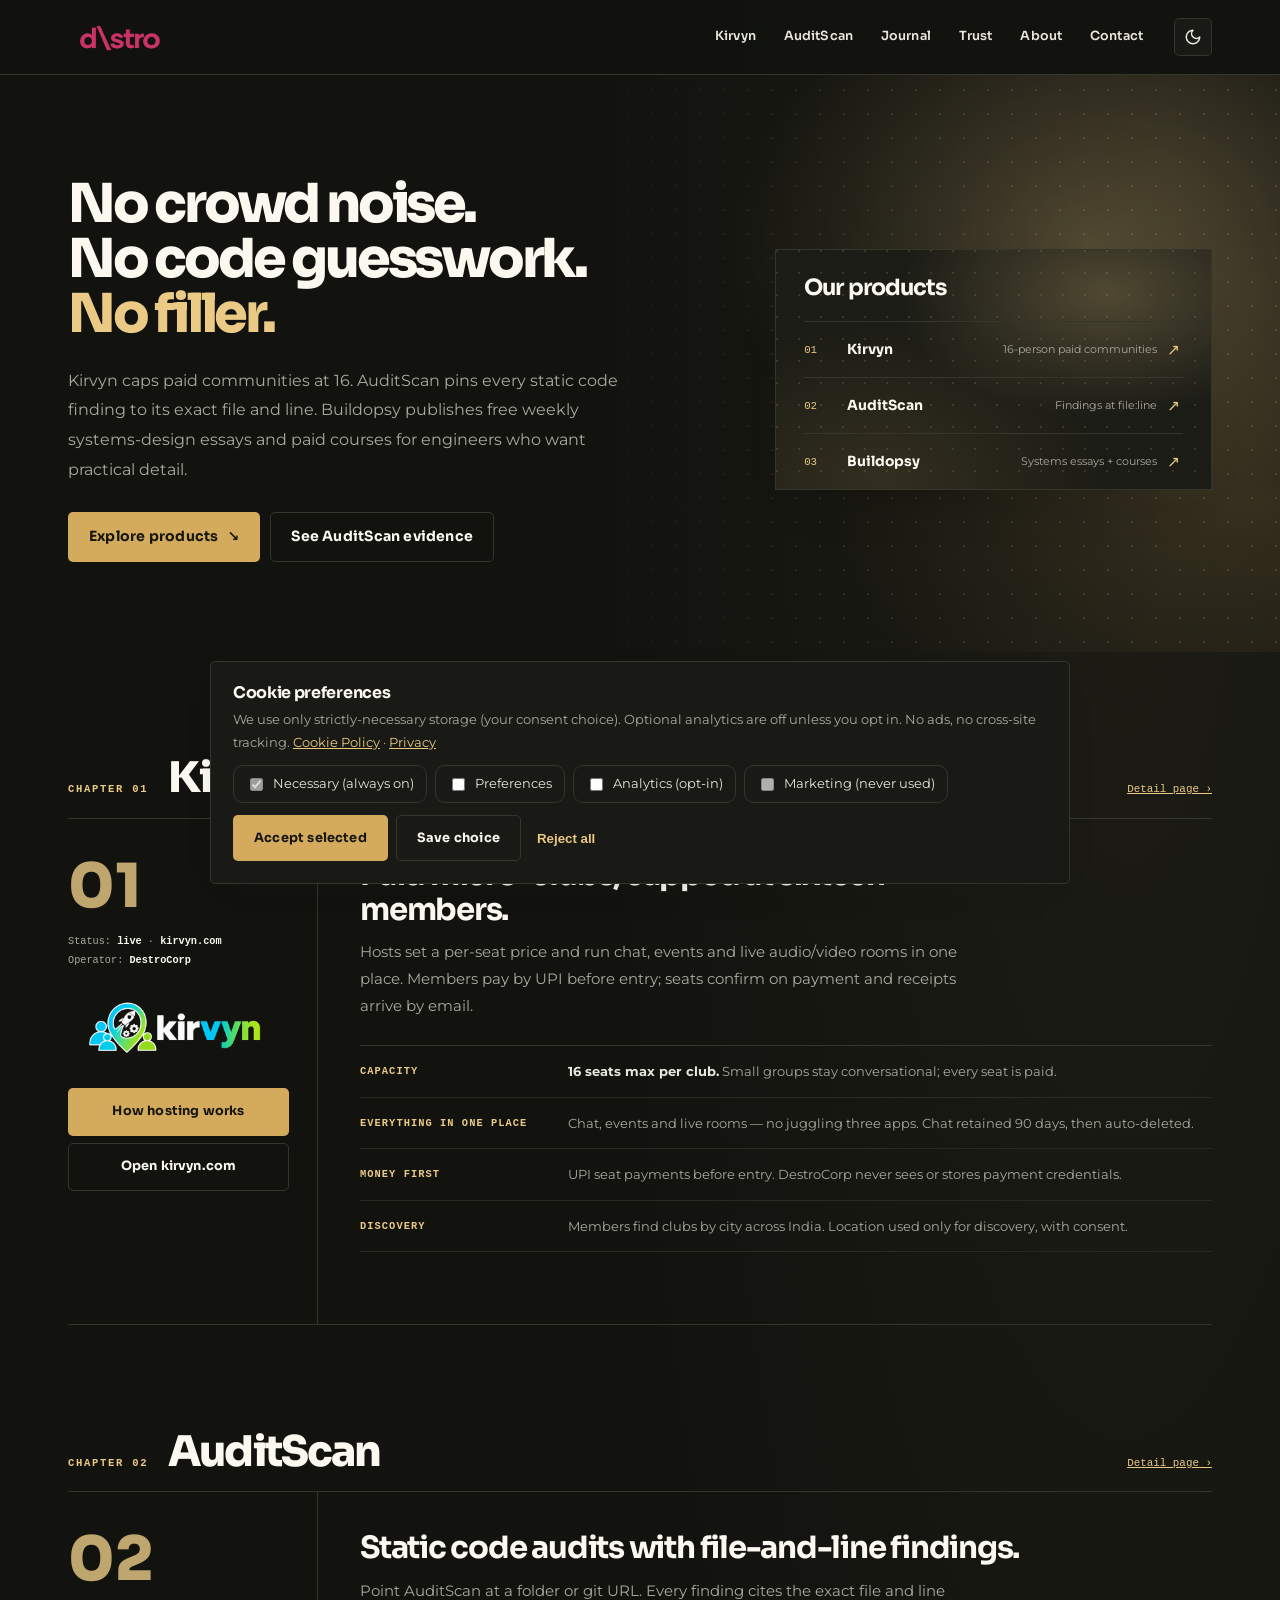
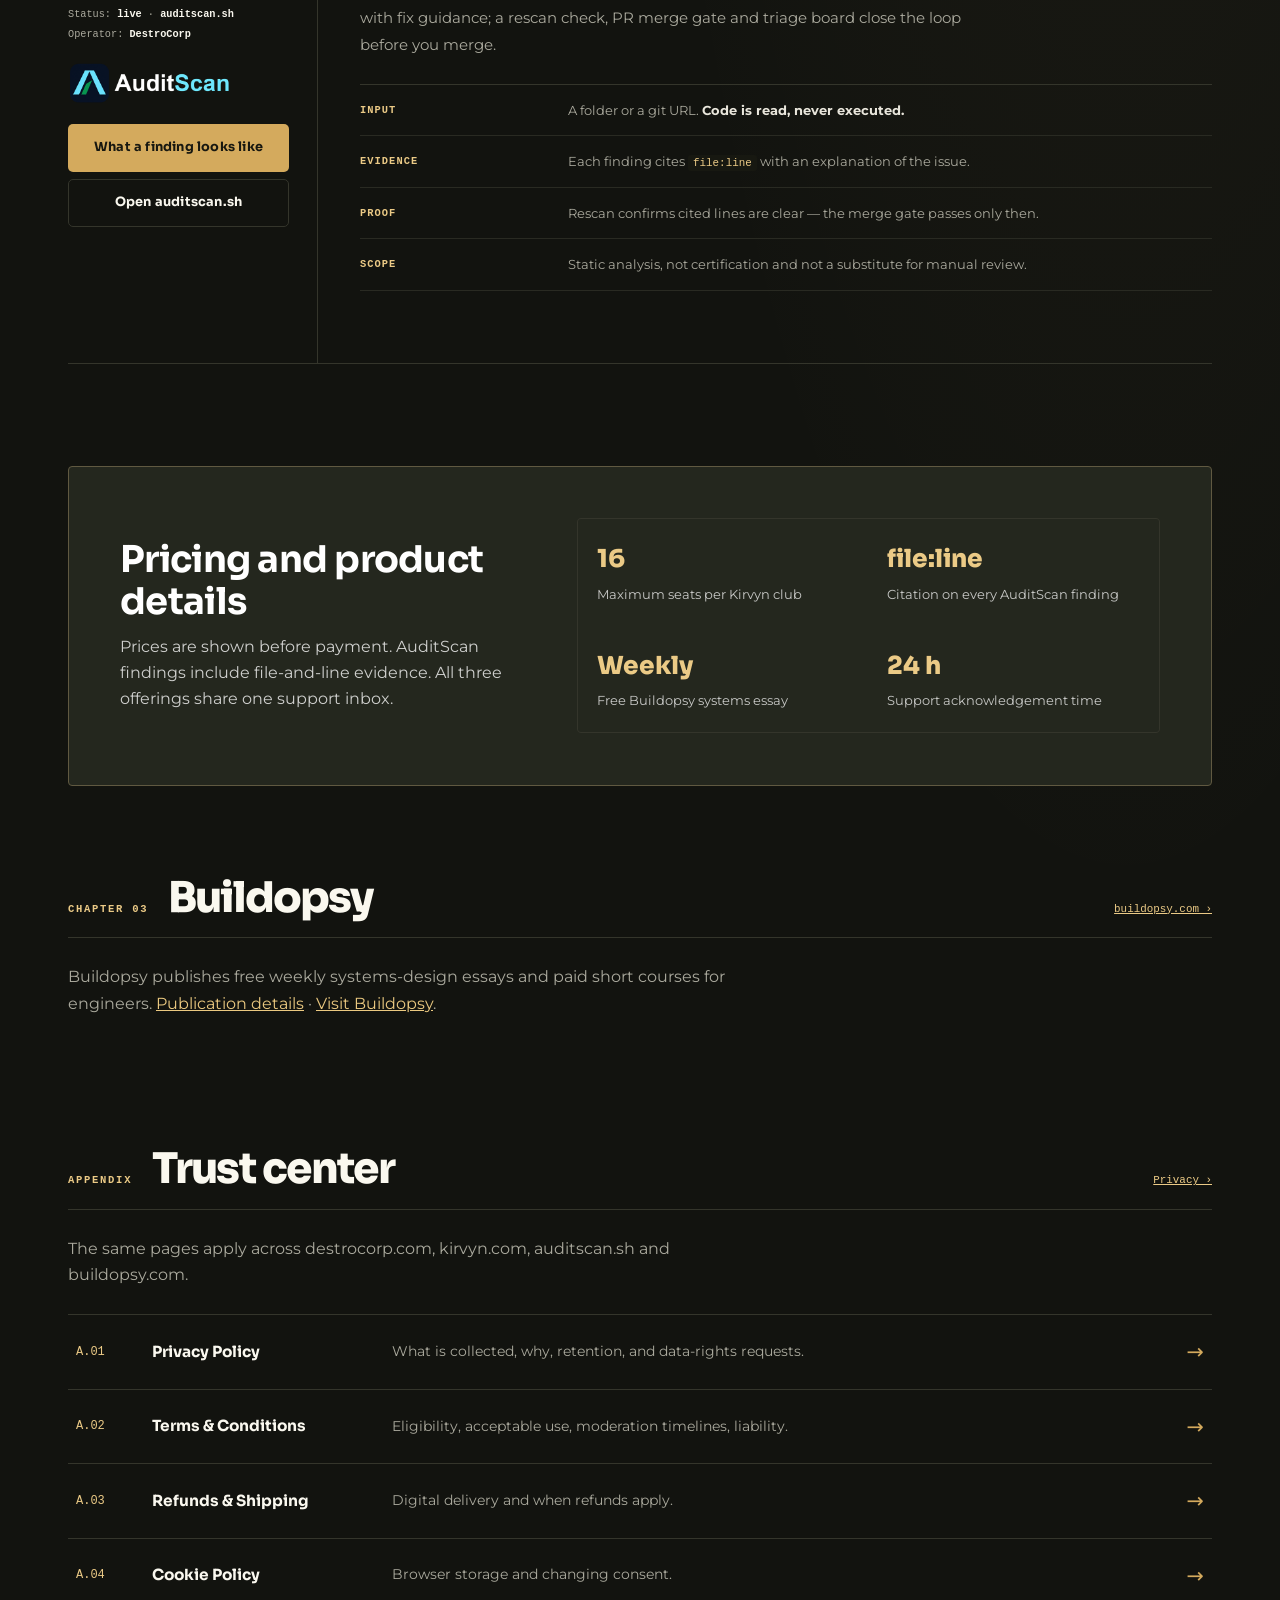
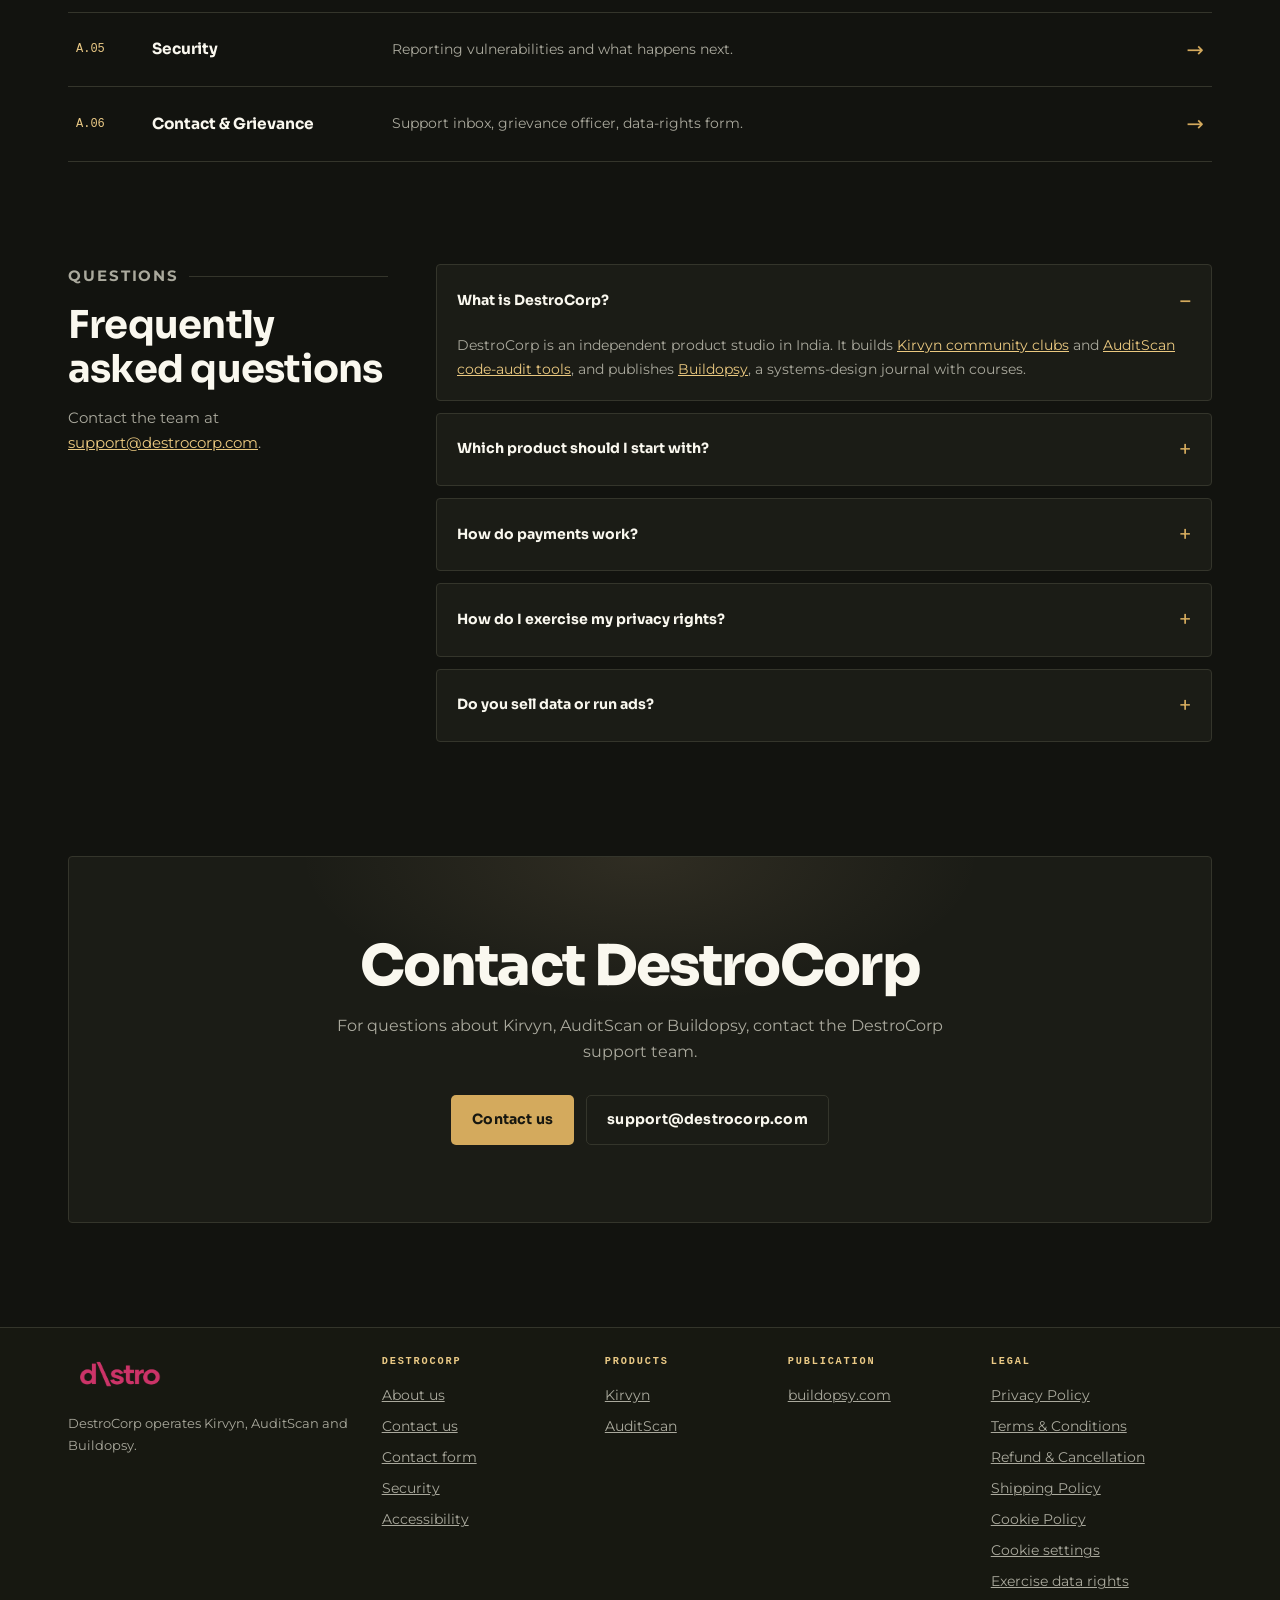
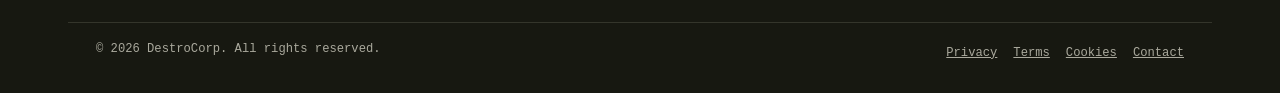
==== commit d6f5935c: "Add focused hero motion and product messaging" ====
--- a/index.html
+++ b/index.html
@@ -81,21 +81,22 @@
 
 <main id="main">
   <section class="hero-xl">
+    <div class="hero-atmosphere" aria-hidden="true"></div>
     <div class="wrap hero-wrap">
       <div class="hero-split">
         <div class="hero-copy">
-          <h1>We build<br><span class="it">digital products.</span></h1>
-          <p class="hero-sub">DestroCorp is an independent product studio in India. Kirvyn hosts paid micro-communities; AuditScan reports static code findings with file-and-line evidence; Buildopsy publishes systems-design essays and courses.</p>
+          <h1>No crowd noise.<br>No code guesswork.<br><span class="hero-emphasis">No filler.</span></h1>
+          <p class="hero-sub">Kirvyn caps paid communities at 16. AuditScan pins every static code finding to its exact file and line. Buildopsy publishes free weekly systems-design essays and paid courses for engineers who want practical detail.</p>
           <div class="hero-cta">
             <a class="btn" href="#brands">Explore products <span aria-hidden="true">↘</span></a>
-            <a class="btn btn-ghost" href="about.html">About DestroCorp</a>
+            <a class="btn btn-ghost" href="brands/auditscan.html">See AuditScan evidence</a>
           </div>
         </div>
         <aside class="studio-index" aria-label="DestroCorp product index">
           <p class="index-title">Our products</p>
-          <a class="index-entry" href="brands/kirvyn.html"><span>01</span><b>Kirvyn</b><small>Paid micro-clubs</small><i aria-hidden="true">↗</i></a>
-          <a class="index-entry" href="brands/auditscan.html"><span>02</span><b>AuditScan</b><small>Static code audits</small><i aria-hidden="true">↗</i></a>
-          <a class="index-entry" href="brands/buildopsy.html"><span>03</span><b>Buildopsy</b><small>Systems-design publication</small><i aria-hidden="true">↗</i></a>
+          <a class="index-entry" href="brands/kirvyn.html"><span>01</span><b>Kirvyn</b><small>16-person paid communities</small><i aria-hidden="true">↗</i></a>
+          <a class="index-entry" href="brands/auditscan.html"><span>02</span><b>AuditScan</b><small>Findings at file:line</small><i aria-hidden="true">↗</i></a>
+          <a class="index-entry" href="brands/buildopsy.html"><span>03</span><b>Buildopsy</b><small>Systems essays + courses</small><i aria-hidden="true">↗</i></a>
         </aside>
       </div>
     </div>
--- a/assets/css/main.css
+++ b/assets/css/main.css
@@ -116,11 +116,9 @@
 /* ---------- HERO (new) ---------- */
 .hero-xl{padding:clamp(72px,10vw,132px) 0 clamp(8px,2vw,20px);position:relative;overflow:hidden}
 #kirvyn,#brands,#auditscan,#journal,#publication,#trust,#faq{scroll-margin-top:84px}
-.hero-xl::before{content:"";position:absolute;inset:0;pointer-events:none;background:radial-gradient(720px 340px at 12% 0%,color-mix(in srgb,var(--brand) 14%,transparent),transparent 65%),radial-gradient(640px 300px at 95% 20%,var(--gold-soft),transparent 60%)}
 .hero-kicker{display:flex;align-items:center;gap:12px;font-family:var(--font-mono);font-size:.72rem;letter-spacing:.22em;text-transform:uppercase;color:var(--brand);font-weight:700;margin:0 0 22px;position:relative}
 .hero-kicker::after{content:"";height:1px;flex:1;background:var(--line)}
 .hero-xl h1{font-size:clamp(2.7rem,7vw,5.4rem);font-weight:800;line-height:1.02;letter-spacing:-.035em;margin:0 0 24px;max-width:14ch;position:relative}
-.hero-xl h1 .it{font-family:var(--font-serif);font-style:italic;font-weight:400;letter-spacing:-.01em;color:var(--brand)}
 .hero-sub{font-size:1.06rem;color:var(--mist);max-width:58ch;margin:0 0 32px;position:relative}
 .hero-sub strong{color:var(--paper)}
 .hero-sub a{font-weight:600}
@@ -155,7 +153,6 @@
 .chapter-side .links{display:flex;flex-direction:column;gap:8px}
 .chapter-body{padding:36px 0 44px 44px;min-width:0}
 .chapter-body h3{font-size:clamp(1.4rem,2.6vw,2rem);margin:0 0 12px;max-width:26ch}
-.chapter-body h3 .it{font-family:var(--font-serif);font-style:italic;font-weight:400;color:var(--brand)}
 .chapter-body>p{color:var(--mist);font-size:1rem;max-width:62ch;margin:0 0 8px}
 .spec-table{margin:26px 0 30px;border-top:1px solid var(--line)}
 .spec-table .row{display:grid;grid-template-columns:220px 1fr;gap:18px;padding:13px 0;border-bottom:1px solid var(--line-soft);font-size:.9rem}
@@ -208,7 +205,6 @@
 .final{border:1px solid var(--line);border-radius:calc(var(--radius) + 8px);background:var(--card);padding:clamp(48px,7vw,96px) clamp(28px,6vw,80px);text-align:center;box-shadow:var(--shadow);position:relative;overflow:hidden}
 .final::before{content:"";position:absolute;inset:0;background:radial-gradient(560px 260px at 50% 0%,color-mix(in srgb,var(--brand) 16%,transparent),transparent 70%);pointer-events:none}
 .final h2{font-size:clamp(2rem,5vw,3.6rem);font-weight:800;letter-spacing:-.03em;margin:0 0 14px;position:relative}
-.final h2 .it{font-family:var(--font-serif);font-style:italic;font-weight:400;color:var(--brand)}
 .final p{color:var(--mist);max-width:56ch;margin:0 auto 30px;position:relative}
 .final .row{display:flex;gap:12px;justify-content:center;flex-wrap:wrap;position:relative}
 
@@ -315,9 +311,6 @@
 .field-input:focus{border-color:var(--brand);outline:none}
 
 /* ---------- hero banner ---------- */
-.hero-xl::after{content:"";position:absolute;inset:0;pointer-events:none;opacity:0;transition:opacity .5s;background:radial-gradient(480px 320px at var(--mx,50%) var(--my,18%),color-mix(in srgb,var(--brand) 13%,transparent),transparent 70%)}
-.hero-xl.glow::after{opacity:1}
-@media(hover:none){.hero-xl::after{display:none}}
 @keyframes rise{from{opacity:0;transform:translateY(30px)}to{opacity:1;transform:none}}
 .hero-kicker{animation:rise .7s ease both}
 .hero-xl h1{animation:rise .85s .08s ease both}
@@ -450,25 +443,30 @@
 .btn:not(.btn-ghost):hover{background:var(--brand-deep);color:var(--brand-ink)!important}
 .btn-ghost{border-color:var(--line)}
 .hero-xl{padding:clamp(64px,8vw,112px) 0 clamp(50px,7vw,92px);overflow:hidden}
-.hero-xl::before{background:radial-gradient(540px 350px at 88% 24%,var(--gold-soft),transparent 72%),linear-gradient(90deg,transparent 0 49.95%,color-mix(in srgb,var(--line) 30%,transparent) 50%,transparent 50.05%)}
-.hero-xl::after{display:none}
-.hero-wrap{position:relative}
+.hero-wrap{position:relative;z-index:1}
+.hero-atmosphere{position:absolute;z-index:0;inset:0;overflow:hidden;pointer-events:none;-webkit-mask-image:linear-gradient(90deg,transparent 0%,transparent 31%,rgba(0,0,0,.16) 47%,rgba(0,0,0,.7) 70%,#000 92%);mask-image:linear-gradient(90deg,transparent 0%,transparent 31%,rgba(0,0,0,.16) 47%,rgba(0,0,0,.7) 70%,#000 92%)}
+.hero-atmosphere::before{content:"";position:absolute;inset:-10% -4% -10% 34%;background-image:radial-gradient(ellipse at 73% 33%,color-mix(in srgb,var(--gold) 34%,transparent),transparent 41%),radial-gradient(ellipse at 91% 70%,color-mix(in srgb,var(--brand) 18%,transparent),transparent 39%),radial-gradient(circle at 1px 1px,color-mix(in srgb,var(--gold) 20%,transparent) 1px,transparent 1.5px);background-size:100% 100%,100% 100%,24px 24px;opacity:.84;animation:studio-atmosphere-drift 12s ease-in-out infinite alternate}
+.hero-atmosphere::after{content:"";position:absolute;top:-12%;bottom:-12%;left:54%;width:clamp(48px,7vw,112px);background:linear-gradient(90deg,transparent,color-mix(in srgb,var(--gold) 4%,transparent) 18%,color-mix(in srgb,var(--gold) 31%,transparent) 52%,color-mix(in srgb,var(--gold) 6%,transparent) 82%,transparent);filter:blur(7px);opacity:0;transform:skewX(-14deg);animation:studio-atmosphere-scan 8s ease-in-out infinite}
+@keyframes studio-atmosphere-drift{from{transform:translate3d(-.6%,-1%,0) scale(1)}to{transform:translate3d(.8%,1.2%,0) scale(1.04)}}
+@keyframes studio-atmosphere-scan{0%,8%{opacity:0;transform:translateX(0) skewX(-14deg)}24%{opacity:.56}68%{opacity:.34}100%{opacity:0;transform:translateX(30vw) skewX(-14deg)}}
 .hero-split{grid-template-columns:minmax(0,1.08fr) minmax(330px,.78fr);gap:clamp(46px,8vw,110px)}
 .hero-copy{max-width:680px}
 .hero-kicker{max-width:390px;gap:10px;margin-bottom:24px;font-size:.67rem;letter-spacing:.13em;color:var(--gold)}
 .hero-kicker span{color:var(--mist)}
-.hero-xl h1{font-size:clamp(3.25rem,7.2vw,6.8rem);line-height:.99;letter-spacing:-.065em;max-width:10ch;margin-bottom:28px}
-.hero-xl h1 .it{display:block;font-family:var(--font-serif);font-size:.9em;line-height:1.08;letter-spacing:-.06em;color:var(--gold)}
+.hero-xl h1{font-size:clamp(3rem,4.6vw,4.2rem);line-height:1.01;letter-spacing:-.065em;max-width:none;margin-bottom:24px}
+.hero-emphasis{display:block;color:var(--gold);font-family:var(--font-display);font-style:normal;font-weight:800;letter-spacing:inherit}
 .hero-sub{max-width:51ch;font-size:1rem;line-height:1.85;color:var(--mist);margin-bottom:28px}
 .hero-cta{gap:10px}
 .hero-note{display:flex;align-items:center;gap:10px;margin:27px 0 0;color:var(--mist);font-family:var(--font-mono);font-size:.68rem;letter-spacing:.04em}
 .hero-note-mark{color:var(--gold);font-size:1.05rem}
 .studio-index{position:relative;isolation:isolate;align-self:center;max-width:470px;width:100%;justify-self:end;padding:22px 28px 0;background:var(--card);border:1px solid var(--line);box-shadow:0 28px 70px -55px rgba(0,0,0,.72);overflow:hidden}
-.studio-index::before{content:"";position:absolute;z-index:-1;inset:0;background:linear-gradient(135deg,transparent 0 67%,color-mix(in srgb,var(--gold) 8%,transparent) 67% 100%),repeating-linear-gradient(0deg,transparent 0 31px,color-mix(in srgb,var(--line) 24%,transparent) 32px);pointer-events:none}
+.studio-index::before{content:"";position:absolute;z-index:0;inset:0;background:radial-gradient(ellipse at 76% 18%,color-mix(in srgb,var(--gold) 29%,transparent),transparent 45%),radial-gradient(ellipse at 24% 96%,color-mix(in srgb,var(--brand) 15%,transparent),transparent 50%),radial-gradient(circle at 1px 1px,color-mix(in srgb,var(--gold) 16%,transparent) 1px,transparent 1.5px);background-size:100% 100%,100% 100%,22px 22px;opacity:.88;animation:studio-atmosphere-drift 10s ease-in-out infinite alternate;pointer-events:none}
+.studio-index::after{content:"";position:absolute;z-index:0;inset:-20% auto -20% 44%;width:clamp(42px,8vw,92px);background:linear-gradient(90deg,transparent,color-mix(in srgb,var(--gold) 4%,transparent) 16%,color-mix(in srgb,var(--gold) 25%,transparent) 54%,transparent);filter:blur(7px);transform:skewX(-14deg);opacity:0;animation:studio-card-scan 8s ease-in-out infinite;pointer-events:none}
+@keyframes studio-card-scan{0%,12%{opacity:0;transform:translateX(0) skewX(-14deg)}28%{opacity:.5}72%{opacity:.25}100%{opacity:0;transform:translateX(250px) skewX(-14deg)}}
 .index-top,.index-foot{display:flex;justify-content:space-between;gap:14px;font-family:var(--font-mono);font-size:.58rem;letter-spacing:.12em;color:var(--mist)}
 .index-mark{position:absolute;right:24px;top:50px;font-family:var(--font-display);font-size:8.6rem;font-weight:800;line-height:1;letter-spacing:-.11em;color:var(--brand);opacity:.12}
-.index-title{position:relative;margin:34px 0 23px;font-family:var(--font-serif);font-size:2.2rem;line-height:1.2;letter-spacing:-.04em;color:var(--heading)}
-.index-entry{position:relative;display:grid;grid-template-columns:33px 1fr auto 16px;gap:10px;align-items:center;min-height:56px;border-top:1px solid var(--line);color:var(--paper);text-decoration:none}
+.index-title{position:relative;z-index:1;margin:34px 0 23px;font-family:var(--font-display);font-size:1.4rem;font-weight:700;line-height:1.2;letter-spacing:-.04em;color:var(--heading)}
+.index-entry{position:relative;z-index:1;display:grid;grid-template-columns:33px 1fr auto 16px;gap:10px;align-items:center;min-height:56px;border-top:1px solid var(--line);color:var(--paper);text-decoration:none}
 .index-entry>span{font-family:var(--font-mono);font-size:.67rem;color:var(--gold)}
 .index-entry b{font-family:var(--font-display);font-size:.87rem;color:var(--heading)}
 .index-entry small{font-size:.68rem;color:var(--mist)}
@@ -483,20 +481,19 @@
 .chapter-head>a{color:var(--gold);font-size:.68rem}
 .chapter{grid-template-columns:250px minmax(0,1fr);border-color:var(--line)}
 .chapter-side{border-color:var(--line);padding:38px 28px 36px 0}
-.chapter-side .bignum{font-family:var(--font-serif);font-size:4.1rem;font-weight:400;-webkit-text-stroke:0;color:var(--gold);opacity:.8}
+.chapter-side .bignum{font-family:var(--font-display);font-size:3.8rem;font-weight:800;-webkit-text-stroke:0;color:var(--gold);opacity:.8}
 .chapter-side .live{font-size:.64rem;line-height:1.9}
 .chapter-side img{border-radius:4px;border-color:var(--line);padding:9px 12px}
 .chapter-side .links{gap:7px}
 .chapter-side .links .btn{width:100%}
 .chapter-body{padding:38px 0 42px 42px}
 .chapter-body h3{font-size:clamp(1.4rem,2.4vw,2rem);letter-spacing:-.04em;max-width:29ch}
-.chapter-body h3 .it{color:var(--gold)}
 .chapter-body>p{font-size:.91rem;line-height:1.85}
 .spec-table{border-color:var(--line);margin-top:25px}
 .spec-table .row{grid-template-columns:190px 1fr;border-color:var(--line-soft);font-size:.83rem;padding:14px 0}
 .spec-table .row b{font-size:.65rem;color:var(--gold)}
 .band{border-radius:4px;padding:clamp(30px,4vw,54px);border:1px solid color-mix(in srgb,var(--gold) 24%,var(--line));}
-.band::after{content:"D/";right:10px;bottom:-78px;font-family:var(--font-serif);font-style:italic;font-size:19rem;color:color-mix(in srgb,var(--gold) 7%,transparent)}
+.band::after{content:none}
 .band-stats{border-radius:4px;gap:0;background:var(--line);border-color:var(--line)}
 .band-stats div{padding:19px;background:var(--band)}
 .band-stats b{font-size:1.55rem;color:var(--gold)}
@@ -515,7 +512,6 @@
 .final{border-radius:4px;box-shadow:none;background:var(--card);border-color:var(--line);padding-top:clamp(46px,6vw,82px);padding-bottom:clamp(46px,6vw,82px)}
 .final::before{background:radial-gradient(460px 200px at 50% 0%,var(--gold-soft),transparent 74%)}
 .final h2{font-size:clamp(2rem,4.5vw,3.5rem)}
-.final h2 .it{color:var(--gold)}
 .footer,footer.site{margin-top:80px;border-color:var(--line);background:var(--card-muted)}
 .foot-grid{grid-template-columns:1.45fr 1fr .8fr .9fr 1.1fr;gap:22px;padding-top:28px}
 .foot-brand img{border-radius:4px}
@@ -584,19 +580,20 @@
 .brand-logo .logo-light,.brandmark .logo-light{display:none!important}
 :root:not(.dark) .brand-logo .logo-dark,:root:not(.dark) .brandmark .logo-dark{display:block!important}
 .chapter-side img,.brand-hero,.card .logo-row img,.foot-brand img{background:transparent!important;border:0!important;border-radius:0!important;box-shadow:none;padding:0!important}
-.hero-xl::before{background:radial-gradient(540px 350px at 88% 24%,var(--gold-soft),transparent 72%)}
-.hero-xl h1{font-size:clamp(3.1rem,5vw,5rem);line-height:1.03;letter-spacing:-.055em;max-width:none;margin-bottom:24px}
-.hero-xl h1 .it{max-width:none}
+.hero-xl{isolation:isolate}
+.hero-xl h1{font-size:clamp(2.85rem,4.2vw,3.75rem);line-height:1.02;letter-spacing:-.06em;max-width:none;margin-bottom:24px}
+.hero-emphasis{display:block;color:var(--gold);font-family:var(--font-display);font-style:normal;font-weight:800;letter-spacing:inherit}
 .studio-index{padding-top:20px}
-.studio-index::before{background:none}
 .index-title{margin:4px 0 20px}
-@media(max-width:760px){
-  .hero-xl h1{font-size:clamp(2.75rem,9vw,4.2rem)}
-}
-@media(max-width:820px){
+@media(max-width:960px){
   .hero-split{grid-template-columns:1fr;gap:35px}
+  .hero-atmosphere{display:none}
+  .hero-xl h1{font-size:clamp(2.5rem,5vw,3.75rem)}
   .studio-index{justify-self:stretch;max-width:none}
 }
 @media(max-width:480px){
-  .hero-xl h1{font-size:clamp(2rem,8vw,3rem)}
-}
+  .hero-xl h1{font-size:clamp(1.8rem,8.5vw,2.5rem)}
+}
+@media(prefers-reduced-motion:reduce){
+  .hero-atmosphere::before,.hero-atmosphere::after,.studio-index::before,.studio-index::after{animation:none!important}
+}
